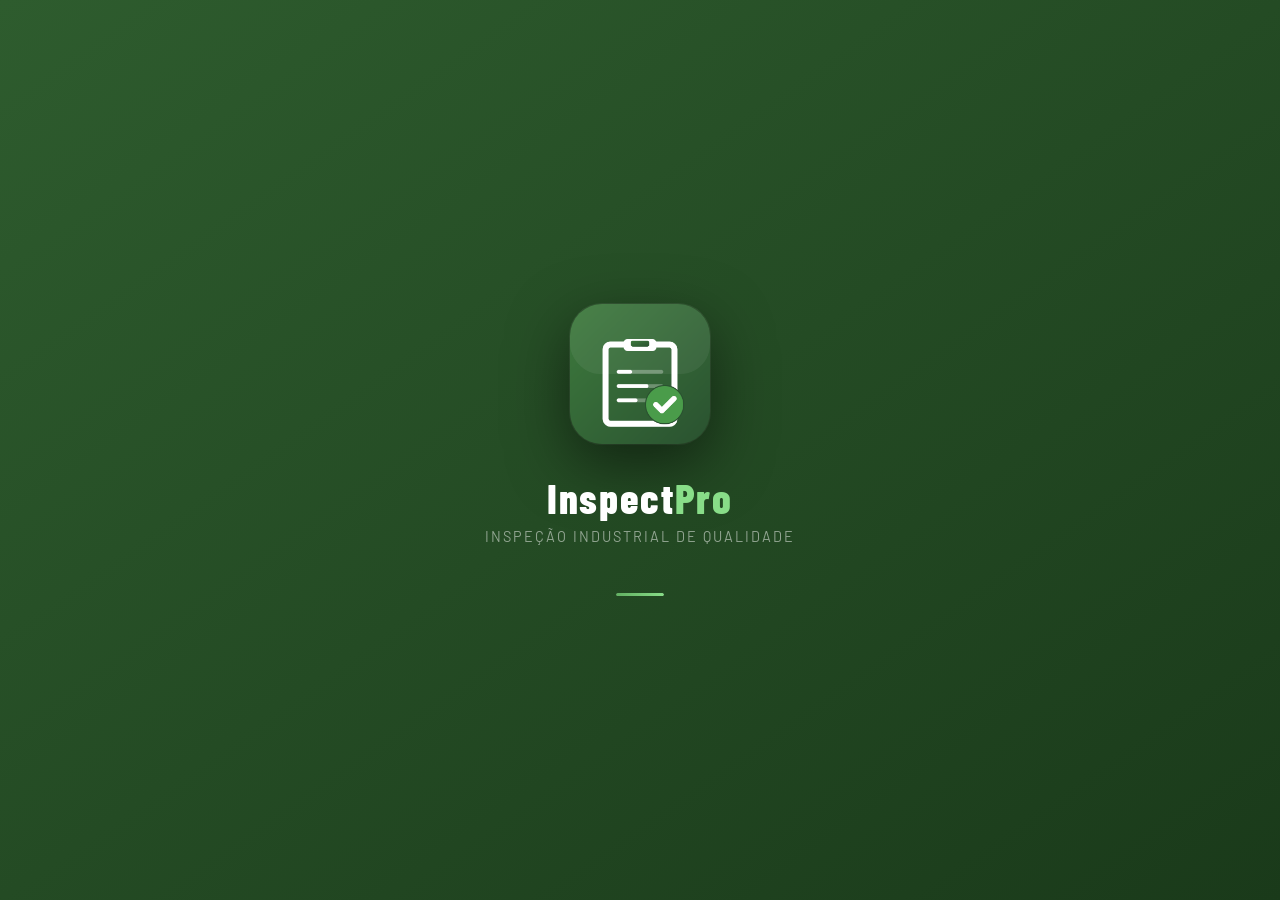
==== index.html @ 13b93f4a "Add files via upload" ====
<!DOCTYPE html>
<html lang="pt-BR">
<head>
<meta charset="UTF-8">
<meta name="viewport" content="width=device-width, initial-scale=1.0, maximum-scale=1.0, user-scalable=no">
<meta name="theme-color" content="#366636">
<meta name="apple-mobile-web-app-capable" content="yes">
<title>InspectPro</title>
<link rel="icon" type="image/png" sizes="32x32" href="[data-uri]">
<link rel="apple-touch-icon" sizes="180x180" href="[data-uri]">
<link rel="manifest" id="pwaManifest">
<link rel="preconnect" href="https://fonts.googleapis.com">
<link href="https://fonts.googleapis.com/css2?family=Barlow+Condensed:wght@400;500;600;700;800&family=Barlow:wght@300;400;500;600&family=JetBrains+Mono:wght@400;500&display=swap" rel="stylesheet">
<script src="https://cdnjs.cloudflare.com/ajax/libs/jspdf/2.5.1/jspdf.umd.min.js"></script>
<script src="https://cdnjs.cloudflare.com/ajax/libs/html2canvas/1.4.1/html2canvas.min.js"></script>
<style>
/* ═══════════════════════════════════════════════
   DESIGN TOKENS
═══════════════════════════════════════════════ */
:root {
  /* Industrial Green Palette */
  --g1: #0d1f0d;
  --g2: #152615;
  --g3: #1e361e;
  --g4: #2a4d2a;
  --g5: #366636;
  --g6: #4a8c4a;
  --g7: #62b062;
  --g8: #88cc88;
  --g9: #b8e4b8;
  --g10:#e4f5e4;

  /* Neutrals */
  --n1: #080d08;
  --n2: #111511;
  --n3: #1a201a;
  --n4: #242b24;
  --n5: #2e362e;
  --n6: #3d473d;
  --n7: #566056;
  --n8: #7a867a;
  --n9: #a8b2a8;
  --n10:#d4dbd4;
  --n11:#edf2ed;
  --white:#f8fbf8;

  /* Status */
  --ok-bg: rgba(98,176,98,.15); --ok-c:#4a8c4a;
  --warn-bg: rgba(194,148,44,.15); --warn-c:#c29428;
  --nok-bg: rgba(192,68,68,.15); --nok-c:#c04444;

  /* Radii */
  --r1:3px; --r2:6px; --r3:10px; --r4:16px; --r5:24px;

  /* Shadows */
  --s1: 0 1px 3px rgba(0,0,0,.2);
  --s2: 0 3px 10px rgba(0,0,0,.25);
  --s3: 0 8px 24px rgba(0,0,0,.3);

  /* Transitions */
  --t1: .15s cubic-bezier(.4,0,.2,1);
  --t2: .25s cubic-bezier(.4,0,.2,1);
}

[data-theme="dark"] {
  --bg:    var(--n2);
  --bg2:   var(--n3);
  --bg3:   var(--n4);
  --bg4:   var(--n5);
  --line:  var(--n5);
  --line2: var(--n6);
  --tx1:   var(--n11);
  --tx2:   var(--n9);
  --tx3:   var(--n8);
  --acc:   var(--g7);
  --acc2:  var(--g6);
  --acc-bg:rgba(98,176,98,.1);
  --acc-ln:rgba(98,176,98,.25);
  --card:  var(--n3);
  --inp:   var(--n4);
  --top-bg:rgba(17,21,17,.92);
}
[data-theme="light"] {
  --bg:    #ffffff;
  --bg2:   #ffffff;
  --bg3:   #f4f4f4;
  --bg4:   #ebebeb;
  --line:  #e8e8e8;
  --line2: #d8d8d8;
  --tx1:   #1a201a;
  --tx2:   #4a4a4a;
  --tx3:   #888888;
  --acc:   var(--g5);
  --acc2:  var(--g4);
  --acc-bg:rgba(54,102,54,.08);
  --acc-ln:rgba(54,102,54,.3);
  --card:  #ffffff;
  --inp:   #ffffff;
  --top-bg:rgba(255,255,255,.95);
}

/* ═══════════════════════════════════════════════
   RESET & BASE
═══════════════════════════════════════════════ */
*,*::before,*::after { box-sizing:border-box; margin:0; padding:0; -webkit-tap-highlight-color:transparent; }
html { font-size:16px; scroll-behavior:smooth; }
body {
  font-family:'Barlow',sans-serif;
  background:var(--bg);
  color:var(--tx1);
  min-height:100vh;
  transition:background var(--t2),color var(--t2);
  overflow-x:hidden;
}

/* TYPOGRAPHY SYSTEM */
.t-display {
  font-family:'Barlow Condensed',sans-serif;
  font-weight:800;
  line-height:.95;
  letter-spacing:-.01em;
}
.t-heading {
  font-family:'Barlow Condensed',sans-serif;
  font-weight:700;
  line-height:1.1;
}
.t-label {
  font-family:'Barlow Condensed',sans-serif;
  font-weight:600;
  letter-spacing:.08em;
  text-transform:uppercase;
  font-size:.7rem;
}
.t-mono {
  font-family:'JetBrains Mono',monospace;
  font-weight:500;
}

/* ═══════════════════════════════════════════════
   LAYOUT
═══════════════════════════════════════════════ */
.shell { display:flex; flex-direction:column; min-height:100vh; }

/* TOPBAR */
.topbar {
  position:sticky; top:0; z-index:200;
  height:60px;
  background:var(--top-bg);
  border-bottom:1px solid var(--line);
  backdrop-filter:blur(16px);
  -webkit-backdrop-filter:blur(16px);
  display:flex; align-items:center;
  padding:0 20px; gap:12px;
}
.logo {
  display:flex; align-items:center; gap:10px;
  text-decoration:none; flex:1;
  cursor:pointer;
}
.logo-mark {
  width:34px; height:34px;
  background:var(--acc);
  border-radius:var(--r2);
  display:flex; align-items:center; justify-content:center;
  flex-shrink:0;
}
.logo-text {
  font-family:'Barlow Condensed',sans-serif;
  font-weight:800;
  font-size:1.25rem;
  letter-spacing:.02em;
  color:var(--tx1);
  line-height:1;
}
.logo-text span { color:var(--acc); }
.logo-version {
  font-family:'JetBrains Mono',monospace;
  font-size:.6rem;
  color:var(--tx3);
  background:var(--bg3);
  padding:1px 5px;
  border-radius:var(--r1);
  letter-spacing:.04em;
}

.topbar-center {
  display:none;
  gap:2px;
}
@media(min-width:768px){
  .topbar-center { display:flex; }
  .bottom-nav { display:none !important; }
  .main-wrap { padding-bottom:24px !important; }
}
.nav-pill {
  font-family:'Barlow Condensed',sans-serif;
  font-weight:600;
  font-size:.85rem;
  letter-spacing:.04em;
  text-transform:uppercase;
  padding:6px 14px;
  border-radius:var(--r2);
  border:none; background:none;
  color:var(--tx2);
  cursor:pointer;
  transition:all var(--t1);
}
.nav-pill:hover { background:var(--bg3); color:var(--tx1); }
.nav-pill.active { background:var(--acc-bg); color:var(--acc); }

.topbar-right { display:flex; gap:6px; align-items:center; }
.lang-btn {
  font-family:'JetBrains Mono',monospace;
  font-size:.68rem; font-weight:500;
  background:var(--bg3);
  border:1px solid var(--line2);
  border-radius:var(--r1);
  color:var(--tx2);
  padding:5px 8px;
  cursor:pointer;
  transition:all var(--t1);
  letter-spacing:.06em;
}
.lang-btn:hover { border-color:var(--acc); color:var(--acc); }
.icon-btn {
  width:36px; height:36px;
  background:none; border:none;
  border-radius:var(--r2);
  display:flex; align-items:center; justify-content:center;
  color:var(--tx2); cursor:pointer;
  transition:all var(--t1);
}
.icon-btn:hover { background:var(--bg3); color:var(--tx1); }

/* MAIN */
.main-wrap {
  flex:1;
  padding:24px 16px 80px;
  max-width:900px;
  margin:0 auto;
  width:100%;
}
@media(min-width:768px){ .main-wrap { padding:28px 28px 40px; } }

/* SCREENS */
.screen { display:none; }
.screen.active {
  display:block;
  animation:slideUp .22s ease;
}
@keyframes slideUp { from{opacity:0;transform:translateY(8px)} to{opacity:1;transform:none} }

/* ═══════════════════════════════════════════════
   PAGE HEADERS
═══════════════════════════════════════════════ */
.page-header {
  margin-bottom:28px;
  border-bottom:1px solid var(--line);
  padding-bottom:18px;
}
.page-header-kicker {
  font-family:'JetBrains Mono',monospace;
  font-size:.65rem;
  color:var(--acc);
  letter-spacing:.1em;
  text-transform:uppercase;
  margin-bottom:4px;
}
.page-header h1 {
  font-family:'Barlow Condensed',sans-serif;
  font-weight:800;
  font-size:clamp(1.8rem,5vw,2.6rem);
  line-height:.95;
  color:var(--tx1);
  letter-spacing:-.01em;
}
.page-header p {
  font-size:.9rem;
  color:var(--tx2);
  margin-top:6px;
  font-weight:300;
  line-height:1.5;
}

/* BACK HEADER */
.back-header {
  display:flex; align-items:center; gap:12px;
  margin-bottom:24px;
}
.back-header h1 {
  font-family:'Barlow Condensed',sans-serif;
  font-weight:800;
  font-size:clamp(1.4rem,4vw,2rem);
  letter-spacing:-.01em;
}

/* ═══════════════════════════════════════════════
   STATS
═══════════════════════════════════════════════ */
.stats-grid {
  display:grid;
  grid-template-columns:repeat(4,1fr);
  gap:8px;
  margin-bottom:24px;
}
@media(max-width:520px){ .stats-grid { grid-template-columns:repeat(2,1fr); } }
.stat-card {
  background:var(--card);
  border:1px solid var(--line);
  border-radius:var(--r3);
  padding:14px 12px;
  box-shadow:var(--s1);
  position:relative;
  overflow:hidden;
}
.stat-card::before {
  content:'';
  position:absolute; top:0; left:0; right:0;
  height:2px;
  background:var(--acc);
  opacity:.4;
}
.stat-num {
  font-family:'Barlow Condensed',sans-serif;
  font-weight:800;
  font-size:2rem;
  line-height:1;
  color:var(--acc);
}
.stat-num.nok { color:var(--nok-c); }
.stat-num.warn { color:var(--warn-c); }
.stat-num.gray { color:var(--tx3); }
.stat-lbl {
  font-family:'Barlow Condensed',sans-serif;
  font-size:.68rem;
  font-weight:600;
  text-transform:uppercase;
  letter-spacing:.08em;
  color:var(--tx3);
  margin-top:2px;
}

/* ═══════════════════════════════════════════════
   BUTTONS
═══════════════════════════════════════════════ */
.btn {
  display:inline-flex; align-items:center; gap:7px;
  font-family:'Barlow Condensed',sans-serif;
  font-weight:700; font-size:.95rem;
  letter-spacing:.04em; text-transform:uppercase;
  border:none; border-radius:var(--r2);
  padding:10px 18px; cursor:pointer;
  transition:all var(--t1);
  white-space:nowrap;
}
.btn-primary {
  background:var(--acc);
  color:#fff;
  box-shadow:0 2px 8px rgba(98,176,98,.3);
}
.btn-primary:hover { background:var(--acc2); transform:translateY(-1px); box-shadow:0 4px 12px rgba(98,176,98,.4); }
.btn-primary:active { transform:none; }
.btn-secondary {
  background:var(--bg3);
  color:var(--tx1);
  border:1px solid var(--line2);
}
.btn-secondary:hover { background:var(--bg4); border-color:var(--acc-ln); }
.btn-danger-outline {
  background:none; color:var(--nok-c);
  border:1px solid var(--nok-c);
  opacity:.7;
}
.btn-danger-outline:hover { opacity:1; background:var(--nok-bg); }
.btn-full { width:100%; justify-content:center; }
.btn-sm { padding:7px 12px; font-size:.8rem; }
.btn-xs { padding:4px 8px; font-size:.72rem; }

.add-row-btn {
  width:100%; background:none;
  border:1px dashed var(--line2);
  border-radius:var(--r2);
  color:var(--tx3);
  font-family:'Barlow Condensed',sans-serif;
  font-weight:600; font-size:.85rem;
  text-transform:uppercase; letter-spacing:.05em;
  padding:9px; cursor:pointer;
  transition:all var(--t1); margin-top:8px;
}
.add-row-btn:hover { border-color:var(--acc); color:var(--acc); background:var(--acc-bg); }

/* ═══════════════════════════════════════════════
   CARDS
═══════════════════════════════════════════════ */
.card {
  background:var(--card);
  border:1px solid var(--line);
  border-radius:var(--r3);
  padding:18px;
  box-shadow:var(--s1);
  margin-bottom:12px;
}
.card-title {
  display:flex; align-items:center; gap:8px;
  font-family:'Barlow Condensed',sans-serif;
  font-weight:700; font-size:1.05rem;
  letter-spacing:.02em;
  color:var(--acc);
  margin-bottom:16px;
  padding-bottom:10px;
  border-bottom:1px solid var(--acc-ln);
}
.card-title svg { flex-shrink:0; }

/* ═══════════════════════════════════════════════
   INSPECTION LIST CARDS
═══════════════════════════════════════════════ */
.insp-card {
  background:var(--card);
  border:1px solid var(--line);
  border-radius:var(--r3);
  padding:14px 16px;
  margin-bottom:8px;
  display:flex; align-items:center; gap:12px;
  cursor:pointer;
  transition:all var(--t1);
  box-shadow:var(--s1);
  position:relative;
}
.insp-card:hover {
  border-color:var(--acc-ln);
  transform:translateX(3px);
  box-shadow:var(--s2);
}
.insp-card-accent {
  width:3px; height:100%;
  position:absolute; left:0; top:0;
  border-radius:var(--r1) 0 0 var(--r1);
  background:var(--acc);
  opacity:.5;
}
.insp-card:hover .insp-card-accent { opacity:1; }
.insp-icon {
  width:42px; height:42px;
  border-radius:var(--r2);
  background:var(--acc-bg);
  display:flex; align-items:center; justify-content:center;
  color:var(--acc); flex-shrink:0;
}
.insp-info { flex:1; min-width:0; }
.insp-tag {
  font-family:'JetBrains Mono',monospace;
  font-size:.7rem; color:var(--tx3);
}
.insp-name {
  font-family:'Barlow Condensed',sans-serif;
  font-weight:700; font-size:1.05rem;
  white-space:nowrap; overflow:hidden; text-overflow:ellipsis;
}
.insp-meta { font-size:.75rem; color:var(--tx3); margin-top:1px; }
.insp-right { display:flex; flex-direction:column; align-items:flex-end; gap:6px; flex-shrink:0; }

/* STATUS BADGES */
.badge {
  font-family:'Barlow Condensed',sans-serif;
  font-weight:700; font-size:.72rem;
  letter-spacing:.07em; text-transform:uppercase;
  padding:3px 10px; border-radius:20px;
  white-space:nowrap;
}
.badge-ok    { background:var(--ok-bg); color:var(--ok-c); }
.badge-warn  { background:var(--warn-bg); color:var(--warn-c); }
.badge-nok   { background:var(--nok-bg); color:var(--nok-c); }
.badge-draft { background:var(--bg3); color:var(--tx3); border:1px solid var(--line2); }

/* ═══════════════════════════════════════════════
   SECTION LABELS
═══════════════════════════════════════════════ */
.section-sep {
  display:flex; align-items:center; gap:10px;
  margin:22px 0 12px;
}
.section-sep-label {
  font-family:'Barlow Condensed',sans-serif;
  font-weight:700; font-size:.72rem;
  text-transform:uppercase; letter-spacing:.1em;
  color:var(--tx3); white-space:nowrap;
}
.section-sep::before,.section-sep::after {
  content:''; flex:1; height:1px; background:var(--line);
}
.section-sep::before { display:none; }

/* ═══════════════════════════════════════════════
   FORMS
═══════════════════════════════════════════════ */
.form-grid { display:grid; gap:12px; }
.form-grid-2 { grid-template-columns:1fr 1fr; }
.form-grid-3 { grid-template-columns:1fr 1fr 1fr; }
@media(max-width:500px) {
  .form-grid-2,.form-grid-3 { grid-template-columns:1fr; }
}
.form-field label {
  display:block;
  font-family:'Barlow Condensed',sans-serif;
  font-weight:600; font-size:.72rem;
  text-transform:uppercase; letter-spacing:.07em;
  color:var(--tx3); margin-bottom:5px;
}
input[type=text],input[type=number],input[type=date],input[type=email],
input[type=tel],textarea,select {
  width:100%;
  background:var(--inp);
  border:1px solid var(--line2);
  border-radius:var(--r2);
  padding:9px 11px;
  font-size:.88rem;
  color:var(--tx1);
  font-family:'Barlow',sans-serif;
  outline:none;
  transition:border-color var(--t1), box-shadow var(--t1);
}
input:focus,textarea:focus,select:focus {
  border-color:var(--acc);
  box-shadow:0 0 0 3px var(--acc-bg);
}
textarea { resize:vertical; min-height:90px; line-height:1.6; }
select {
  appearance:none;
  background-image:url("data:image/svg+xml,%3Csvg xmlns='http://www.w3.org/2000/svg' width='10' height='10' viewBox='0 0 24 24' fill='none' stroke='%237a867a' stroke-width='2.5'%3E%3Cpolyline points='6 9 12 15 18 9'/%3E%3C/svg%3E");
  background-repeat:no-repeat;
  background-position:right 10px center;
  padding-right:28px;
  cursor:pointer;
}

/* ═══════════════════════════════════════════════
   STEP PROGRESS
═══════════════════════════════════════════════ */
.step-header {
  margin-bottom:20px;
}
.step-bar-wrap {
  height:3px;
  background:var(--bg3);
  border-radius:2px;
  margin-bottom:14px;
  overflow:hidden;
}
.step-bar { height:100%; background:var(--acc); border-radius:2px; transition:width .4s ease; }
.step-tabs {
  display:flex; gap:0;
  border:1px solid var(--line);
  border-radius:var(--r2);
  overflow:hidden;
}
.step-tab {
  flex:1; background:none; border:none;
  font-family:'Barlow Condensed',sans-serif;
  font-weight:600; font-size:.75rem;
  text-transform:uppercase; letter-spacing:.05em;
  color:var(--tx3); cursor:pointer;
  padding:8px 4px;
  transition:all var(--t1);
  border-right:1px solid var(--line);
  position:relative;
}
.step-tab:last-child { border-right:none; }
.step-tab.active { background:var(--acc-bg); color:var(--acc); }
.step-tab.done { color:var(--ok-c); }
.step-tab.done::after {
  content:'✓';
  position:absolute; top:2px; right:3px;
  font-size:.55rem; color:var(--ok-c);
}
.step-nav {
  display:flex; justify-content:flex-end; gap:8px;
  margin-top:16px; padding-top:14px;
  border-top:1px solid var(--line);
}

/* ═══════════════════════════════════════════════
   CHECKLIST
═══════════════════════════════════════════════ */
.cl-item {
  display:flex; align-items:center; gap:10px;
  padding:10px 12px;
  border:1px solid var(--line);
  border-radius:var(--r2);
  margin-bottom:6px;
  background:var(--bg2);
  transition:all var(--t1);
}
.cl-item:hover { border-color:var(--line2); }
.cl-label { flex:1; font-size:.88rem; line-height:1.4; }
.cl-btns { display:flex; gap:4px; flex-shrink:0; }
.cl-btn {
  width:32px; height:32px;
  border-radius:var(--r1);
  border:1px solid var(--line2);
  background:none; cursor:pointer;
  font-size:.85rem; font-weight:700;
  transition:all var(--t1);
  display:flex; align-items:center; justify-content:center;
}
.cl-btn.ok.on  { background:var(--ok-bg); border-color:var(--ok-c); color:var(--ok-c); }
.cl-btn.nok.on { background:var(--nok-bg); border-color:var(--nok-c); color:var(--nok-c); }
.cl-btn.obs.on { background:var(--warn-bg); border-color:var(--warn-c); color:var(--warn-c); }
.cl-btn:not(.on) { color:var(--tx3); }

/* ═══════════════════════════════════════════════
   COTAS TABLE
═══════════════════════════════════════════════ */
.cotas-wrap { overflow-x:auto; }
.cotas-tbl {
  width:100%; border-collapse:collapse;
  min-width:520px;
}
.cotas-tbl th {
  font-family:'Barlow Condensed',sans-serif;
  font-weight:700; font-size:.7rem;
  text-transform:uppercase; letter-spacing:.08em;
  color:var(--tx3); padding:6px 8px;
  border-bottom:2px solid var(--line);
  text-align:left; white-space:nowrap;
}
.cotas-tbl td { padding:4px 4px; vertical-align:middle; }
.cotas-tbl td:not(:last-child) { border-bottom:1px solid var(--line); }
.cotas-tbl input { padding:6px 8px; font-size:.82rem; }
.sem {
  width:30px; height:30px;
  border-radius:50%;
  display:flex; align-items:center; justify-content:center;
  margin:auto; font-size:.8rem; font-weight:700;
  font-family:'JetBrains Mono',monospace;
}
.sem-ok   { background:var(--ok-bg); color:var(--ok-c); }
.sem-warn { background:var(--warn-bg); color:var(--warn-c); }
.sem-nok  { background:var(--nok-bg); color:var(--nok-c); }
.sem-nd   { background:var(--bg3); color:var(--tx3); }

/* ═══════════════════════════════════════════════
   PHOTOS
═══════════════════════════════════════════════ */
.photos-grid {
  display:grid;
  grid-template-columns:repeat(auto-fill,minmax(120px,1fr));
  gap:8px;
}
.photo-card {
  border-radius:var(--r2);
  overflow:hidden;
  border:1px solid var(--line);
  position:relative;
  aspect-ratio:4/3;
  background:var(--bg3);
  cursor:pointer;
  transition:all var(--t1);
}
.photo-card:hover { border-color:var(--acc-ln); transform:scale(1.02); }
.photo-card img { width:100%; height:100%; object-fit:cover; display:block; }
.photo-card .p-del {
  position:absolute; top:4px; right:4px;
  background:rgba(0,0,0,.65);
  border:none; color:#fff;
  border-radius:50%; width:22px; height:22px;
  cursor:pointer; font-size:.7rem;
  display:none; align-items:center; justify-content:center;
  transition:all var(--t1);
}
.photo-card:hover .p-del { display:flex; }
.photo-card .p-cap {
  position:absolute; bottom:0; left:0; right:0;
  background:linear-gradient(transparent,rgba(0,0,0,.75));
  padding:14px 5px 4px;
  font-size:.62rem; color:#fff;
  white-space:nowrap; overflow:hidden; text-overflow:ellipsis;
}
.photo-add {
  border:2px dashed var(--line2);
  border-radius:var(--r2);
  aspect-ratio:4/3;
  display:flex; flex-direction:column;
  align-items:center; justify-content:center;
  gap:5px; cursor:pointer; color:var(--tx3);
  font-family:'Barlow Condensed',sans-serif;
  font-size:.78rem; font-weight:600;
  text-transform:uppercase; letter-spacing:.05em;
  transition:all var(--t1); background:none;
}
.photo-add:hover { border-color:var(--acc); color:var(--acc); background:var(--acc-bg); }
input[type=file] { display:none; }

/* ═══════════════════════════════════════════════
   STATUS SELECTOR
═══════════════════════════════════════════════ */
.status-grid { display:grid; grid-template-columns:repeat(3,1fr); gap:8px; margin-bottom:16px; }
.status-opt {
  border:2px solid var(--line2);
  border-radius:var(--r3);
  padding:14px 8px;
  cursor:pointer; text-align:center;
  background:none; color:var(--tx2);
  transition:all var(--t1);
  font-family:'Barlow Condensed',sans-serif;
  font-weight:700; font-size:.88rem;
  text-transform:uppercase; letter-spacing:.04em;
}
.status-opt .so-icon { font-size:1.4rem; display:block; margin-bottom:4px; }
.status-opt.ok.sel    { border-color:var(--ok-c); background:var(--ok-bg); color:var(--ok-c); }
.status-opt.warn.sel  { border-color:var(--warn-c); background:var(--warn-bg); color:var(--warn-c); }
.status-opt.nok.sel   { border-color:var(--nok-c); background:var(--nok-bg); color:var(--nok-c); }

/* ═══════════════════════════════════════════════
   SIGNATURE CANVAS
═══════════════════════════════════════════════ */
.sig-wrap {
  border:1px solid var(--line2);
  border-radius:var(--r2);
  background:var(--inp);
  overflow:hidden;
  touch-action:none;
  position:relative;
}
.sig-wrap canvas { display:block; width:100%; touch-action:none; cursor:crosshair; }
.sig-hint {
  position:absolute; inset:0;
  display:flex; align-items:center; justify-content:center;
  pointer-events:none;
  font-family:'Barlow Condensed',sans-serif;
  font-size:.85rem; font-weight:600;
  text-transform:uppercase; letter-spacing:.1em;
  color:var(--tx3); opacity:.5;
}

/* ═══════════════════════════════════════════════
   MODALS
═══════════════════════════════════════════════ */
.overlay {
  position:fixed; inset:0; z-index:300;
  background:rgba(0,0,0,.8);
  display:none; align-items:center; justify-content:center;
  padding:16px;
  backdrop-filter:blur(4px);
}
.overlay.open { display:flex; animation:fadeIn .2s ease; }
@keyframes fadeIn { from{opacity:0} to{opacity:1} }
.modal {
  background:var(--bg2);
  border:1px solid var(--line2);
  border-radius:var(--r4);
  max-width:700px; width:100%;
  padding:22px;
  max-height:90vh; overflow-y:auto;
  box-shadow:var(--s3);
}
.modal-hd {
  display:flex; align-items:center; justify-content:space-between;
  margin-bottom:16px;
}
.modal-hd h3 {
  font-family:'Barlow Condensed',sans-serif;
  font-weight:800; font-size:1.2rem;
  letter-spacing:.02em;
}
.canvas-box {
  border:1px solid var(--line2);
  border-radius:var(--r2);
  overflow:hidden;
  position:relative;
}
.canvas-box canvas { display:block; width:100%; cursor:crosshair; touch-action:none; }
.draw-toolbar {
  display:flex; gap:5px; margin-bottom:10px; flex-wrap:wrap; align-items:center;
}
.dt-btn {
  font-family:'Barlow Condensed',sans-serif;
  font-weight:700; font-size:.72rem;
  text-transform:uppercase; letter-spacing:.05em;
  padding:6px 10px;
  border-radius:var(--r1);
  border:1px solid var(--line2);
  background:var(--bg3);
  color:var(--tx2); cursor:pointer;
  transition:all var(--t1);
}
.dt-btn:hover { border-color:var(--acc); color:var(--acc); }
.dt-btn.on { background:var(--acc-bg); border-color:var(--acc); color:var(--acc); }
.color-swatch {
  width:22px; height:22px; border-radius:50%;
  border:2px solid transparent; cursor:pointer;
  transition:border-color var(--t1); flex-shrink:0;
}
.color-swatch.on { border-color:var(--tx1); }

/* ═══════════════════════════════════════════════
   BOTTOM NAV
═══════════════════════════════════════════════ */
.bottom-nav {
  position:fixed; bottom:0; left:0; right:0;
  background:var(--top-bg);
  border-top:1px solid var(--line);
  display:flex; height:62px; z-index:100;
  backdrop-filter:blur(16px);
  -webkit-backdrop-filter:blur(16px);
}
.bn-btn {
  flex:1; background:none; border:none;
  display:flex; flex-direction:column;
  align-items:center; justify-content:center;
  gap:4px; cursor:pointer;
  color:var(--tx3);
  font-family:'Barlow Condensed',sans-serif;
  font-weight:700; font-size:.62rem;
  text-transform:uppercase; letter-spacing:.07em;
  transition:all var(--t1); border-radius:0;
}
.bn-btn.active { color:var(--acc); }
.bn-btn svg { transition:transform var(--t1); }
.bn-btn.active svg { transform:scale(1.1); }

/* ═══════════════════════════════════════════════
   SETTINGS / PROFILE
═══════════════════════════════════════════════ */
.profile-pic-wrap {
  display:flex; align-items:center; gap:20px;
  padding:20px; background:var(--bg3);
  border-radius:var(--r3); margin-bottom:16px;
  border:1px solid var(--line);
}
/* Avatar container — the actual clipping circle */
.profile-pic {
  position:relative;
  width:88px; height:88px;
  border-radius:50%;
  background:var(--acc-bg);
  border:3px solid var(--acc-ln);
  overflow:hidden;          /* ← this is what clips the photo */
  flex-shrink:0;
  display:flex; align-items:center; justify-content:center;
  color:var(--acc);
  transition:border-color var(--t1), box-shadow var(--t1);
}
.profile-pic:hover { border-color:var(--acc); box-shadow:0 0 0 4px var(--acc-bg); }
/* Image inside MUST fill the circle */
.profile-pic img {
  position:absolute; inset:0;
  width:100%; height:100%;
  object-fit:cover;
  object-position:center;
  border-radius:0;          /* parent already clips to circle */
  display:block;
}
/* Camera overlay on hover */
.profile-pic-overlay {
  position:absolute; inset:0;
  background:rgba(0,0,0,.48);
  display:flex; align-items:center; justify-content:center;
  opacity:0; transition:opacity .2s;
  cursor:pointer;
  border-radius:50%;
}
.profile-pic:hover .profile-pic-overlay { opacity:1; }
/* Badge ● edit icon */
.profile-pic-badge {
  position:absolute; bottom:2px; right:2px;
  width:24px; height:24px; border-radius:50%;
  background:var(--acc); border:2px solid var(--bg3);
  display:flex; align-items:center; justify-content:center;
  color:#fff; cursor:pointer;
  transition:transform .15s;
}
.profile-pic-badge:hover { transform:scale(1.15); }
/* Info / actions column */
.profile-pic-info h3 {
  font-family:'Barlow Condensed',sans-serif;
  font-weight:800; font-size:1.15rem; margin-bottom:2px;
}
.profile-pic-info p { font-size:.8rem; color:var(--tx2); margin-top:2px; }
.pic-actions { display:flex; gap:6px; margin-top:10px; flex-wrap:wrap; }

/* TOGGLE */
.toggle-row {
  display:flex; align-items:center; gap:14px;
  padding:14px 16px;
  background:var(--card);
  border:1px solid var(--line);
  border-radius:var(--r3);
  margin-bottom:8px;
}
.toggle-row-info { flex:1; }
.toggle-row-label {
  font-family:'Barlow Condensed',sans-serif;
  font-weight:700; font-size:.95rem;
}
.toggle-row-desc { font-size:.78rem; color:var(--tx3); margin-top:2px; }
.sw { position:relative; width:46px; height:26px; flex-shrink:0; }
.sw input { opacity:0; width:0; height:0; }
.sw-sl {
  position:absolute; inset:0;
  background:var(--bg4); border-radius:13px;
  cursor:pointer; transition:background var(--t1);
}
.sw-sl::before {
  content:''; position:absolute;
  width:20px; height:20px; left:3px; top:3px;
  background:#fff; border-radius:50%;
  transition:transform var(--t1);
  box-shadow:var(--s1);
}
.sw input:checked + .sw-sl { background:var(--acc); }
.sw input:checked + .sw-sl::before { transform:translateX(20px); }

/* ═══════════════════════════════════════════════
   REPORT PDF STYLES
═══════════════════════════════════════════════ */
.rpt {
  font-family:'Barlow',sans-serif;
  background:#fff; color:#1a1a1a;
  padding:32px; font-size:11.5px;
  line-height:1.5;
}
.rpt-header {
  display:flex; align-items:flex-start;
  justify-content:space-between;
  padding-bottom:16px;
  border-bottom:3px solid #366636;
  margin-bottom:18px;
}
.rpt-logo-block {}
.rpt-logo-name {
  font-family:'Barlow Condensed',sans-serif;
  font-size:22px; font-weight:800;
  color:#366636; letter-spacing:.02em;
}
.rpt-company { font-size:10px; color:#666; margin-top:1px; }
.rpt-inspector-block { text-align:right; }
.rpt-insp-pic { width:52px; height:52px; border-radius:50%; object-fit:cover; margin-left:auto; margin-bottom:4px; display:block; border:2px solid #a0c8a0; }
.rpt-insp-name { font-family:'Barlow Condensed',sans-serif; font-weight:700; font-size:13px; color:#1a1a1a; }
.rpt-insp-meta { font-size:9.5px; color:#666; }
.rpt-title-block {
  background:#f3faf3;
  border-left:4px solid #366636;
  padding:12px 16px;
  margin-bottom:16px;
  border-radius:0 6px 6px 0;
}
.rpt-title {
  font-family:'Barlow Condensed',sans-serif;
  font-size:18px; font-weight:800;
  color:#1a1a1a; letter-spacing:.02em;
}
.rpt-subtitle { font-size:10px; color:#666; font-family:'JetBrains Mono',monospace; }
.rpt-sec-title {
  font-family:'Barlow Condensed',sans-serif;
  font-weight:800; font-size:11px;
  text-transform:uppercase; letter-spacing:.1em;
  color:#366636;
  border-bottom:1.5px solid #c8ddc8;
  padding-bottom:4px; margin-bottom:8px; margin-top:14px;
}
.rpt-tbl { width:100%; border-collapse:collapse; font-size:11px; }
.rpt-tbl th {
  background:#f3faf3;
  padding:5px 8px; text-align:left;
  font-weight:700; font-family:'Barlow Condensed',sans-serif;
  letter-spacing:.05em; text-transform:uppercase;
  border:1px solid #d0ddd0; font-size:9.5px;
}
.rpt-tbl td { padding:5px 8px; border:1px solid #e4ede4; }
.rpt-tbl tr:nth-child(even) td { background:#f9fcf9; }
.rpt-photos { display:grid; grid-template-columns:1fr 1fr; gap:10px; }
.rpt-photo img { width:100%; border-radius:4px; border:1px solid #e0e8e0; }
.rpt-photo-cap { font-size:9.5px; color:#777; margin-top:3px; font-style:italic; }
.rpt-verdict {
  display:flex; align-items:center; gap:12px;
  background:#f9fcf9; border:1.5px solid #c8ddc8;
  border-radius:6px; padding:12px 16px; margin-top:8px;
}
.rpt-verdict-badge {
  font-family:'Barlow Condensed',sans-serif;
  font-weight:800; font-size:13px;
  padding:5px 14px; border-radius:20px;
  text-transform:uppercase; letter-spacing:.06em;
  white-space:nowrap;
}
.rpt-sig img { max-height:64px; border-bottom:1px solid #ccc; }
.rpt-footer {
  margin-top:20px; padding-top:10px;
  border-top:1px solid #e4ede4;
  font-size:9px; color:#aaa; text-align:center;
  font-family:'JetBrains Mono',monospace;
}

/* ═══════════════════════════════════════════════
   EMPTY STATE
═══════════════════════════════════════════════ */
.empty {
  text-align:center; padding:48px 24px;
  color:var(--tx3);
}
.empty svg { opacity:.3; margin-bottom:12px; }
.empty-title {
  font-family:'Barlow Condensed',sans-serif;
  font-weight:700; font-size:1.1rem;
  color:var(--tx2); margin-bottom:4px;
}

/* ═══════════════════════════════════════════════
   FILTER CHIPS
═══════════════════════════════════════════════ */
.chips { display:flex; gap:6px; flex-wrap:wrap; margin-bottom:16px; }
.chip {
  font-family:'Barlow Condensed',sans-serif;
  font-weight:700; font-size:.72rem;
  text-transform:uppercase; letter-spacing:.07em;
  padding:5px 12px; border-radius:20px;
  border:1px solid var(--line2);
  background:var(--bg3); color:var(--tx3);
  cursor:pointer; transition:all var(--t1);
}
.chip.on { background:var(--acc-bg); border-color:var(--acc-ln); color:var(--acc); }

/* REPORT LANG SELECTOR */
.report-lang-sel {
  display:flex; gap:8px; flex-wrap:wrap;
  margin-bottom:14px;
}
.rls-opt {
  flex:1; min-width:120px;
  border:2px solid var(--line2);
  border-radius:var(--r2);
  padding:10px; text-align:center;
  cursor:pointer; background:none;
  font-family:'Barlow Condensed',sans-serif;
  font-weight:700; font-size:.9rem;
  text-transform:uppercase; letter-spacing:.05em;
  color:var(--tx2); transition:all var(--t1);
}
.rls-opt.on { border-color:var(--acc); background:var(--acc-bg); color:var(--acc); }
.rls-flag { font-size:1.4rem; display:block; margin-bottom:3px; }

/* SHARE BUTTONS ROW */
.share-row { display:flex; gap:8px; flex-wrap:wrap; margin-bottom:16px; }

/* Profile edit mode */
.field-locked {
  background:var(--bg3) !important;
  color:var(--tx2) !important;
  border-color:transparent !important;
  cursor:default !important;
  user-select:none;
  -webkit-user-select:none;
}
.field-editing {
  background:var(--inp) !important;
  color:var(--tx1) !important;
  border-color:var(--line2) !important;
  cursor:text !important;
}
#profileCard.editing { border:2px solid var(--acc-ln); }

/* ═══ FAB & TOOLS ═══ */
.fab-sub {
  width:44px; height:44px; border-radius:50%;
  background:var(--card); border:2px solid var(--acc-ln);
  color:var(--acc); display:flex; align-items:center; justify-content:center;
  cursor:pointer; box-shadow:var(--s2); transition:all var(--t1); flex-shrink:0;
}
.fab-sub:hover { background:var(--acc); color:#fff; border-color:var(--acc); transform:scale(1.08); }
.fab-label {
  background:var(--card); border:1px solid var(--line2);
  border-radius:var(--r2); padding:5px 10px;
  font-family:'Barlow Condensed',sans-serif; font-weight:700;
  font-size:.78rem; text-transform:uppercase; letter-spacing:.05em;
  color:var(--tx2); box-shadow:var(--s1); white-space:nowrap; pointer-events:none;
}
#fabMenu.open { opacity:1 !important; pointer-events:all !important; transform:none !important; }
#fabMain.open { transform:rotate(45deg); box-shadow:0 4px 20px rgba(192,68,68,.4) !important; }
.npt-row td { padding:7px 10px; border-bottom:1px solid var(--line); font-family:'JetBrains Mono',monospace; font-size:.78rem; }
.npt-row:hover td { background:var(--acc-bg); }
.npt-row td:first-child { font-family:'Barlow Condensed',sans-serif; font-weight:700; font-size:.9rem; color:var(--tx1); }
.npt-type-badge { font-family:'Barlow Condensed',sans-serif; font-weight:700; font-size:.68rem; text-transform:uppercase; letter-spacing:.05em; padding:2px 7px; border-radius:10px; }
@media(min-width:768px){ #fabWrap { bottom:24px !important; right:24px !important; } }

/* ═══ SPLASH SCREEN ═══ */
#splash {
  position:fixed; inset:0; z-index:9999;
  background:linear-gradient(145deg, #2e5c2e 0%, #1a3a1a 100%);
  display:flex; flex-direction:column;
  align-items:center; justify-content:center;
  gap:0;
  transition:opacity .5s ease, transform .5s ease;
}
#splash.hide {
  opacity:0;
  pointer-events:none;
  transform:scale(1.04);
}
.splash-logo {
  width:140px; height:140px;
  border-radius:32px;
  box-shadow: 0 20px 60px rgba(0,0,0,0.5), 0 0 0 1px rgba(255,255,255,0.08);
  animation: splashPop .6s cubic-bezier(.34,1.56,.64,1) .2s both;
}
.splash-name {
  margin-top:28px;
  font-family:'Barlow Condensed', sans-serif;
  font-weight:800;
  font-size:2.6rem;
  letter-spacing:.04em;
  color:#ffffff;
  animation: splashFadeUp .5s ease .5s both;
}
.splash-name span { color:#88dd88; }
.splash-tagline {
  margin-top:6px;
  font-family:'Barlow', sans-serif;
  font-weight:400;
  font-size:.9rem;
  letter-spacing:.14em;
  text-transform:uppercase;
  color:rgba(255,255,255,0.5);
  animation: splashFadeUp .5s ease .65s both;
}
.splash-loader {
  margin-top:48px;
  width:48px; height:3px;
  background:rgba(255,255,255,0.15);
  border-radius:2px;
  overflow:hidden;
  animation: splashFadeUp .4s ease .7s both;
}
.splash-loader-bar {
  height:100%;
  width:0%;
  background:linear-gradient(90deg, #62b062, #88dd88);
  border-radius:2px;
  animation: splashLoad 1.8s cubic-bezier(.4,0,.2,1) .5s forwards;
}
@keyframes splashPop {
  from { opacity:0; transform:scale(.7); }
  to   { opacity:1; transform:scale(1); }
}
@keyframes splashFadeUp {
  from { opacity:0; transform:translateY(12px); }
  to   { opacity:1; transform:translateY(0); }
}
@keyframes splashLoad {
  0%   { width:0%; }
  60%  { width:75%; }
  100% { width:100%; }
}

</style>
</head>
<body data-theme="light">

<!-- ═══ SPLASH SCREEN ═══ -->
<div id="splash">
  <img class="splash-logo" src="[data-uri]" alt="InspectPro">
  <div class="splash-name">Inspect<span>Pro</span></div>
  <div class="splash-tagline">Inspeção Industrial de Qualidade</div>
  <div class="splash-loader"><div class="splash-loader-bar"></div></div>
</div>

<div class="shell">

<!-- ═══ TOPBAR ═══ -->
<header class="topbar">
  <div class="logo" onclick="nav('home')">
    <div class="logo-mark">
      <svg width="18" height="18" viewBox="0 0 24 24" fill="none" stroke="#fff" stroke-width="2.5"><path d="M9 11l3 3L22 4"/><path d="M21 12v7a2 2 0 01-2 2H5a2 2 0 01-2-2V5a2 2 0 012-2h11"/></svg>
    </div>
    <div>
      <div class="logo-text">Inspect<span>Pro</span></div>
    </div>
    <div class="logo-version">v2.0</div>
  </div>
  <nav class="topbar-center" id="desktopNav">
    <button class="nav-pill active" onclick="nav('home')" id="dn-home" data-pt="Início" data-en="Home">Início</button>
    <button class="nav-pill" onclick="nav('new')" id="dn-new" data-pt="Nova Inspeção" data-en="New Inspection">Nova Inspeção</button>
    <button class="nav-pill" onclick="nav('history')" id="dn-history" data-pt="Histórico" data-en="History">Histórico</button>
    <button class="nav-pill" onclick="nav('settings')" id="dn-settings" data-pt="Perfil" data-en="Profile">Perfil</button>
  </nav>
  <div class="topbar-right">
    <button class="lang-btn" onclick="toggleLang()" id="langBtn">EN</button>
    <button class="icon-btn" onclick="toggleTheme()">
      <svg id="themeIco" width="17" height="17" viewBox="0 0 24 24" fill="none" stroke="currentColor" stroke-width="2"><circle cx="12" cy="12" r="5"/><path d="M12 1v2M12 21v2M4.22 4.22l1.42 1.42M18.36 18.36l1.42 1.42M1 12h2M21 12h2M4.22 19.78l1.42-1.42M18.36 5.64l1.42-1.42"/></svg>
    </button>
  </div>
</header>

<!-- ═══ MAIN ═══ -->
<main class="main-wrap">

  <!-- ── HOME ── -->
  <section class="screen active" id="sc-home">
    <div class="page-header">
      <div class="page-header-kicker" id="ph-kicker">Plataforma de Inspeção Industrial</div>
      <h1 data-pt="Inspeções<br>de Qualidade" data-en="Quality<br>Inspections" id="ph-title">Inspeções<br>de Qualidade</h1>
      <p data-pt="Registre, fotografe e gere relatórios de inspeção com precisão técnica." data-en="Record, photograph and generate inspection reports with technical precision." id="ph-sub">Registre, fotografe e gere relatórios de inspeção com precisão técnica.</p>
    </div>
    <div class="stats-grid">
      <div class="stat-card"><div class="stat-num" id="st-total">0</div><div class="stat-lbl" data-pt="Total" data-en="Total">Total</div></div>
      <div class="stat-card"><div class="stat-num" id="st-ok">0</div><div class="stat-lbl" data-pt="Aprovadas" data-en="Approved">Aprovadas</div></div>
      <div class="stat-card"><div class="stat-num nok" id="st-nok">0</div><div class="stat-lbl" data-pt="Reprovadas" data-en="Rejected">Reprovadas</div></div>
      <div class="stat-card"><div class="stat-num gray" id="st-draft">0</div><div class="stat-lbl" data-pt="Rascunhos" data-en="Drafts">Rascunhos</div></div>
    </div>
    <button class="btn btn-primary btn-full" style="font-size:1rem;padding:13px" onclick="newInspection()">
      <svg width="18" height="18" viewBox="0 0 24 24" fill="none" stroke="currentColor" stroke-width="2.5"><line x1="12" y1="5" x2="12" y2="19"/><line x1="5" y1="12" x2="19" y2="12"/></svg>
      <span data-pt="Iniciar Nova Inspeção" data-en="Start New Inspection">Iniciar Nova Inspeção</span>
    </button>
    <div class="section-sep" style="margin-top:24px"><span class="section-sep-label" data-pt="Inspeções Recentes" data-en="Recent Inspections">Inspeções Recentes</span></div>
    <div id="home-list"></div>
  </section>

  <!-- ── NEW INSPECTION ── -->
  <section class="screen" id="sc-new">
    <div class="back-header">
      <button class="icon-btn" onclick="nav('home')">
        <svg width="20" height="20" viewBox="0 0 24 24" fill="none" stroke="currentColor" stroke-width="2"><path d="M19 12H5M12 5l-7 7 7 7"/></svg>
      </button>
      <h1 data-pt="Nova Inspeção" data-en="New Inspection">Nova Inspeção</h1>
    </div>
    <div class="step-header">
      <div class="step-bar-wrap"><div class="step-bar" id="stepBar" style="width:20%"></div></div>
      <div class="step-tabs" id="stepTabs">
        <button class="step-tab active" onclick="goStep(0)" data-pt="Dados" data-en="Data">Dados</button>
        <button class="step-tab" onclick="goStep(1)" data-pt="Checklist" data-en="Checklist">Checklist</button>
        <button class="step-tab" onclick="goStep(2)" data-pt="Cotas" data-en="Dims">Cotas</button>
        <button class="step-tab" onclick="goStep(3)" data-pt="Fotos" data-en="Photos">Fotos</button>
        <button class="step-tab" onclick="goStep(4)" data-pt="Parecer" data-en="Verdict">Parecer</button>
      </div>
    </div>

    <!-- STEP 0 -->
    <div id="stp-0">
      <div class="card">
        <div class="card-title">
          <svg width="16" height="16" viewBox="0 0 24 24" fill="none" stroke="currentColor" stroke-width="2"><rect x="3" y="3" width="18" height="18" rx="2"/><path d="M3 9h18M9 21V9"/></svg>
          <span data-pt="Identificação da Peça / Equipamento" data-en="Part / Equipment Identification">Identificação da Peça / Equipamento</span>
        </div>
        <div class="form-grid form-grid-2">
          <div class="form-field"><label data-pt="TAG / Código" data-en="TAG / Code">TAG / Código</label><input type="text" id="f-tag" placeholder="VLV-001-A"></div>
          <div class="form-field"><label data-pt="Número de Série" data-en="Serial Number">Número de Série</label><input type="text" id="f-serial" placeholder="SN-2025-0042"></div>
          <div class="form-field" style="grid-column:1/-1"><label data-pt="Descrição do Equipamento" data-en="Equipment Description">Descrição do Equipamento</label><input type="text" id="f-name" placeholder="ex: Válvula esfera 2&quot; flangeada ANSI 300"></div>
          <div class="form-field"><label data-pt="Material" data-en="Material">Material</label><input type="text" id="f-material" placeholder="ex: AISI 316L"></div>
          <div class="form-field"><label data-pt="Fabricante" data-en="Manufacturer">Fabricante</label><input type="text" id="f-maker" placeholder="ex: Cameron"></div>
          <div class="form-field">
            <label data-pt="Tipo de Equipamento" data-en="Equipment Type">Tipo de Equipamento</label>
            <select id="f-type" onchange="loadChecklist()">
              <option value="">-- Selecione --</option>
              <option value="npt">Rosca NPT / API</option>
              <option value="flange">Flange</option>
              <option value="valve">Válvula</option>
              <option value="tube">Tubo / Conexão</option>
            </select>
          </div>
          <div class="form-field">
            <label data-pt="Norma Aplicável" data-en="Applicable Standard">Norma Aplicável</label>
            <select id="f-norm">
              <option>NPT ANSI/ASME B1.20.1</option>
              <option>API 5B</option><option>API 5CT</option><option>API 6A</option>
              <option>ISO 11960</option><option>ASME B16.5</option>
              <option>ASME B16.47</option><option>ASME B36.10</option><option>Outra</option>
            </select>
          </div>
          <div class="form-field"><label data-pt="Data da Inspeção" data-en="Inspection Date">Data da Inspeção</label><input type="date" id="f-date"></div>
          <div class="form-field"><label data-pt="Local / Obra / Plataforma" data-en="Location / Site / Platform">Local / Obra / Plataforma</label><input type="text" id="f-location" placeholder="ex: Plataforma P-47"></div>
          <div class="form-field"><label data-pt="Ordem de Serviço" data-en="Work Order">Ordem de Serviço</label><input type="text" id="f-wo" placeholder="OS-2025-0123"></div>
          <div class="form-field"><label data-pt="Cliente" data-en="Client">Cliente</label><input type="text" id="f-client" placeholder="ex: Petrobras"></div>
        </div>
      </div>
      <div class="step-nav">
        <button class="btn btn-primary" onclick="goStep(1)" data-pt="Próximo →" data-en="Next →">Próximo →</button>
      </div>
    </div>

    <!-- STEP 1 -->
    <div id="stp-1" style="display:none">
      <div class="card">
        <div class="card-title">
          <svg width="16" height="16" viewBox="0 0 24 24" fill="none" stroke="currentColor" stroke-width="2"><polyline points="9 11 12 14 22 4"/><path d="M21 12v7a2 2 0 01-2 2H5a2 2 0 01-2-2V5a2 2 0 012-2h11"/></svg>
          <span data-pt="Checklist de Inspeção Visual e Dimensional" data-en="Visual and Dimensional Inspection Checklist">Checklist de Inspeção</span>
        </div>
        <div id="cl-list"></div>
        <button class="add-row-btn" onclick="addClItem()" data-pt="+ Adicionar Item ao Checklist" data-en="+ Add Checklist Item">+ Adicionar Item ao Checklist</button>
      </div>
      <div class="step-nav">
        <button class="btn btn-secondary" onclick="goStep(0)" data-pt="← Anterior" data-en="← Back">← Anterior</button>
        <button class="btn btn-primary" onclick="goStep(2)" data-pt="Próximo →" data-en="Next →">Próximo →</button>
      </div>
    </div>

    <!-- STEP 2 -->
    <div id="stp-2" style="display:none">
      <div class="card">
        <div class="card-title">
          <svg width="16" height="16" viewBox="0 0 24 24" fill="none" stroke="currentColor" stroke-width="2"><path d="M22 12h-4l-3 9L9 3l-3 9H2"/></svg>
          <span data-pt="Cotas Dimensionais — Nominal vs. Medido" data-en="Dimensional Measurements — Nominal vs. Measured">Cotas Dimensionais</span>
        </div>
        <div class="cotas-wrap">
          <table class="cotas-tbl">
            <thead><tr>
              <th data-pt="Cota / Dimensão" data-en="Dim. Name">Cota / Dimensão</th>
              <th data-pt="Nominal" data-en="Nominal">Nominal</th>
              <th data-pt="Tol. +" data-en="Tol. +">Tol. +</th>
              <th data-pt="Tol. −" data-en="Tol. −">Tol. −</th>
              <th data-pt="Medido" data-en="Measured">Medido</th>
              <th data-pt="Unid." data-en="Unit">Unid.</th>
              <th>Status</th>
              <th></th>
            </tr></thead>
            <tbody id="cotas-body"></tbody>
          </table>
        </div>
        <button class="add-row-btn" onclick="addCota()" data-pt="+ Adicionar Cota / Medição" data-en="+ Add Measurement">+ Adicionar Cota / Medição</button>
      </div>
      <div class="step-nav">
        <button class="btn btn-secondary" onclick="goStep(1)" data-pt="← Anterior" data-en="← Back">← Anterior</button>
        <button class="btn btn-primary" onclick="goStep(3)" data-pt="Próximo →" data-en="Next →">Próximo →</button>
      </div>
    </div>

    <!-- STEP 3 -->
    <div id="stp-3" style="display:none">
      <div class="card">
        <div class="card-title">
          <svg width="16" height="16" viewBox="0 0 24 24" fill="none" stroke="currentColor" stroke-width="2"><path d="M23 19a2 2 0 01-2 2H3a2 2 0 01-2-2V8a2 2 0 012-2h4l2-3h6l2 3h4a2 2 0 012 2z"/><circle cx="12" cy="13" r="4"/></svg>
          <span data-pt="Registro Fotográfico — Evidências Visuais" data-en="Photo Evidence — Visual Documentation">Registro Fotográfico</span>
        </div>
        <p style="font-size:.82rem;color:var(--tx3);margin-bottom:12px" data-pt="Adicione fotos e anote diretamente nas imagens (setas, círculos, texto)." data-en="Add photos and annotate directly on images (arrows, circles, text).">Adicione fotos e anote diretamente nas imagens.</p>
        <div class="photos-grid" id="photos-grid"></div>
        <input type="file" id="photoIn" accept="image/*" multiple onchange="handlePhotos(event)">
      </div>
      <div class="step-nav">
        <button class="btn btn-secondary" onclick="goStep(2)" data-pt="← Anterior" data-en="← Back">← Anterior</button>
        <button class="btn btn-primary" onclick="goStep(4)" data-pt="Próximo →" data-en="Next →">Próximo →</button>
      </div>
    </div>

    <!-- STEP 4 -->
    <div id="stp-4" style="display:none">
      <div class="card">
        <div class="card-title">
          <svg width="16" height="16" viewBox="0 0 24 24" fill="none" stroke="currentColor" stroke-width="2"><path d="M14 2H6a2 2 0 00-2 2v16a2 2 0 002 2h12a2 2 0 002-2V8z"/><polyline points="14 2 14 8 20 8"/><line x1="16" y1="13" x2="8" y2="13"/><line x1="16" y1="17" x2="8" y2="17"/></svg>
          <span data-pt="Parecer Final e Assinatura do Inspetor" data-en="Final Verdict and Inspector Signature">Parecer Final</span>
        </div>
        <div class="section-sep" style="margin-top:0"><span class="section-sep-label" data-pt="Status da Inspeção" data-en="Inspection Status">Status da Inspeção</span></div>
        <div class="status-grid">
          <button class="status-opt ok" onclick="setStatus('approved')">
            <span class="so-icon">✅</span>
            <span data-pt="Aprovado" data-en="Approved">Aprovado</span>
          </button>
          <button class="status-opt warn" onclick="setStatus('partial')">
            <span class="so-icon">⚠️</span>
            <span data-pt="Com Ressalvas" data-en="Conditional">Com Ressalvas</span>
          </button>
          <button class="status-opt nok" onclick="setStatus('rejected')">
            <span class="so-icon">❌</span>
            <span data-pt="Reprovado" data-en="Rejected">Reprovado</span>
          </button>
        </div>
        <div class="form-field" style="margin-bottom:14px">
          <label data-pt="Observações Técnicas e Recomendações" data-en="Technical Observations and Recommendations">Observações Técnicas e Recomendações</label>
          <textarea id="f-obs" rows="4"></textarea>
        </div>
        <div class="form-field">
          <label data-pt="Ação Corretiva Recomendada (se aplicável)" data-en="Recommended Corrective Action (if applicable)">Ação Corretiva Recomendada</label>
          <input type="text" id="f-action" placeholder="ex: Substituir junta de vedação — prazo 30 dias">
        </div>
        <div class="section-sep"><span class="section-sep-label" data-pt="Assinatura Digital do Inspetor" data-en="Inspector's Digital Signature">Assinatura Digital</span></div>
        <div class="sig-wrap" id="sigWrap">
          <div class="sig-hint" id="sigHint" data-pt="Assine aqui" data-en="Sign here">Assine aqui</div>
          <canvas id="sigCanvas" height="140"></canvas>
        </div>
        <button class="btn btn-secondary btn-sm" style="margin-top:6px" onclick="clearSig()">
          <svg width="13" height="13" viewBox="0 0 24 24" fill="none" stroke="currentColor" stroke-width="2"><polyline points="3 6 5 6 21 6"/><path d="M19 6v14a2 2 0 01-2 2H7a2 2 0 01-2-2V6m3 0V4a1 1 0 011-1h4a1 1 0 011 1v2"/></svg>
          <span data-pt="Limpar Assinatura" data-en="Clear Signature">Limpar Assinatura</span>
        </button>
      </div>
      <div class="step-nav" style="flex-wrap:wrap">
        <button class="btn btn-secondary" onclick="goStep(3)" data-pt="← Anterior" data-en="← Back">← Anterior</button>
        <button class="btn btn-secondary" onclick="saveInspection(false)">
          <svg width="14" height="14" viewBox="0 0 24 24" fill="none" stroke="currentColor" stroke-width="2"><path d="M19 21H5a2 2 0 01-2-2V5a2 2 0 012-2h11l5 5v11a2 2 0 01-2 2z"/><polyline points="17 21 17 13 7 13 7 21"/><polyline points="7 3 7 8 15 8"/></svg>
          <span data-pt="Salvar Rascunho" data-en="Save Draft">Salvar Rascunho</span>
        </button>
        <button class="btn btn-primary" onclick="saveInspection(true)" style="font-size:.95rem">
          <svg width="15" height="15" viewBox="0 0 24 24" fill="none" stroke="currentColor" stroke-width="2.5"><polyline points="20 6 9 17 4 12"/></svg>
          <span data-pt="Finalizar e Gerar Relatório" data-en="Finish and Generate Report">Finalizar e Gerar Relatório</span>
        </button>
      </div>
    </div>
  </section>

  <!-- ── HISTORY ── -->
  <section class="screen" id="sc-history">
    <div class="page-header">
      <div class="page-header-kicker" data-pt="Registro Completo" data-en="Complete Record">Registro Completo</div>
      <h1 data-pt="Histórico de<br>Inspeções" data-en="Inspection<br>History">Histórico de<br>Inspeções</h1>
    </div>
    <div class="chips" id="filterChips">
      <button class="chip on" onclick="filterHist('all')" data-v="all" data-pt="Todas" data-en="All">Todas</button>
      <button class="chip" onclick="filterHist('approved')" data-v="approved" data-pt="Aprovadas" data-en="Approved">Aprovadas</button>
      <button class="chip" onclick="filterHist('partial')" data-v="partial" data-pt="Com Ressalvas" data-en="Conditional">Com Ressalvas</button>
      <button class="chip" onclick="filterHist('rejected')" data-v="rejected" data-pt="Reprovadas" data-en="Rejected">Reprovadas</button>
      <button class="chip" onclick="filterHist('draft')" data-v="draft" data-pt="Rascunhos" data-en="Drafts">Rascunhos</button>
    </div>
    <div id="hist-list"></div>
  </section>

  <!-- ── REPORT ── -->
  <section class="screen" id="sc-report">
    <div class="back-header">
      <button class="icon-btn" onclick="nav('history')">
        <svg width="20" height="20" viewBox="0 0 24 24" fill="none" stroke="currentColor" stroke-width="2"><path d="M19 12H5M12 5l-7 7 7 7"/></svg>
      </button>
      <h1 data-pt="Relatório de Inspeção" data-en="Inspection Report">Relatório de Inspeção</h1>
    </div>
    <div class="card" style="margin-bottom:12px">
      <div class="card-title" style="margin-bottom:12px">
        <svg width="15" height="15" viewBox="0 0 24 24" fill="none" stroke="currentColor" stroke-width="2"><path d="M12 22s8-4 8-10V5l-8-3-8 3v7c0 6 8 10 8 10z"/></svg>
        <span data-pt="Idioma do Relatório" data-en="Report Language">Idioma do Relatório</span>
      </div>
      <div class="report-lang-sel" id="rptLangSel">
        <button class="rls-opt on" onclick="setRptLang('pt')" data-v="pt"><span class="rls-flag">🇧🇷</span>Português</button>
        <button class="rls-opt" onclick="setRptLang('en')" data-v="en"><span class="rls-flag">🇺🇸</span>English</button>
        <button class="rls-opt" onclick="setRptLang('both')" data-v="both"><span class="rls-flag">🌐</span><span data-pt="Ambos (2 PDFs)" data-en="Both (2 PDFs)">Ambos (2 PDFs)</span></button>
      </div>
      <div class="share-row">
        <button class="btn btn-primary" onclick="downloadPDF()">
          <svg width="15" height="15" viewBox="0 0 24 24" fill="none" stroke="currentColor" stroke-width="2"><path d="M21 15v4a2 2 0 01-2 2H5a2 2 0 01-2-2v-4"/><polyline points="7 10 12 15 17 10"/><line x1="12" y1="15" x2="12" y2="3"/></svg>
          <span data-pt="Baixar PDF" data-en="Download PDF">Baixar PDF</span>
        </button>
        <button class="btn btn-secondary" onclick="shareWA()">
          <svg width="15" height="15" viewBox="0 0 24 24" fill="none" stroke="currentColor" stroke-width="2"><path d="M21 11.5a8.38 8.38 0 01-.9 3.8 8.5 8.5 0 01-7.6 4.7 8.38 8.38 0 01-3.8-.9L3 21l1.9-5.7a8.38 8.38 0 01-.9-3.8 8.5 8.5 0 014.7-7.6 8.38 8.38 0 013.8-.9h.5a8.48 8.48 0 018 8v.5z"/></svg>
          WhatsApp
        </button>
        <button class="btn btn-secondary" onclick="shareEmail()">
          <svg width="15" height="15" viewBox="0 0 24 24" fill="none" stroke="currentColor" stroke-width="2"><path d="M4 4h16c1.1 0 2 .9 2 2v12c0 1.1-.9 2-2 2H4c-1.1 0-2-.9-2-2V6c0-1.1.9-2 2-2z"/><polyline points="22,6 12,13 2,6"/></svg>
          Email
        </button>
      </div>
    </div>
    <div id="rpt-content"></div>
  </section>

  <!-- ── SETTINGS / PROFILE ── -->
  <section class="screen" id="sc-settings">
    <div class="page-header">
      <div class="page-header-kicker" data-pt="Configurações do App" data-en="App Settings">Configurações do App</div>
      <h1 data-pt="Perfil do<br>Inspetor" data-en="Inspector<br>Profile">Perfil do<br>Inspetor</h1>
      <p data-pt="Suas informações aparecem em todos os relatórios gerados." data-en="Your information appears in all generated reports.">Suas informações aparecem em todos os relatórios gerados.</p>
    </div>

    <div class="profile-pic-wrap">
      <!-- Avatar circle -->
      <div style="position:relative;flex-shrink:0">
        <div class="profile-pic" id="profilePicWrap">
          <!-- placeholder icon -->
          <svg id="profilePicIcon" width="32" height="32" viewBox="0 0 24 24" fill="none" stroke="currentColor" stroke-width="1.4"><path d="M20 21v-2a4 4 0 00-4-4H8a4 4 0 00-4 4v2"/><circle cx="12" cy="7" r="4"/></svg>
          <!-- actual photo -->
          <img id="profilePicImg" src="" alt="Foto de perfil" style="display:none">
          <!-- hover overlay -->
          <div class="profile-pic-overlay" onclick="document.getElementById('profilePicIn').click()">
            <svg width="20" height="20" viewBox="0 0 24 24" fill="none" stroke="#fff" stroke-width="2"><path d="M23 19a2 2 0 01-2 2H3a2 2 0 01-2-2V8a2 2 0 012-2h4l2-3h6l2 3h4a2 2 0 012 2z"/><circle cx="12" cy="13" r="4"/></svg>
          </div>
        </div>
        <!-- Edit badge -->
        <div class="profile-pic-badge" onclick="document.getElementById('profilePicIn').click()" title="Alterar foto">
          <svg width="12" height="12" viewBox="0 0 24 24" fill="none" stroke="currentColor" stroke-width="2.5"><path d="M11 4H4a2 2 0 00-2 2v14a2 2 0 002 2h14a2 2 0 002-2v-7"/><path d="M18.5 2.5a2.121 2.121 0 013 3L12 15l-4 1 1-4z"/></svg>
        </div>
      </div>

      <!-- Info + actions -->
      <div class="profile-pic-info" style="flex:1;min-width:0">
        <h3 id="pp-name">Nome do Inspetor</h3>
        <p id="pp-company">Empresa</p>
        <div class="pic-actions">
          <!-- Change photo -->
          <button class="btn btn-secondary btn-sm" onclick="document.getElementById('profilePicIn').click()">
            <svg width="12" height="12" viewBox="0 0 24 24" fill="none" stroke="currentColor" stroke-width="2"><path d="M23 19a2 2 0 01-2 2H3a2 2 0 01-2-2V8a2 2 0 012-2h4l2-3h6l2 3h4a2 2 0 012 2z"/><circle cx="12" cy="13" r="4"/></svg>
            <span data-pt="Alterar Foto" data-en="Change Photo">Alterar Foto</span>
          </button>
          <!-- Remove photo -->
          <button class="btn btn-sm" id="removePicBtn" style="display:none;background:var(--nok-bg);color:var(--nok-c);border:1px solid rgba(192,68,68,.3)" onclick="removeProfilePic()">
            <svg width="12" height="12" viewBox="0 0 24 24" fill="none" stroke="currentColor" stroke-width="2"><polyline points="3 6 5 6 21 6"/><path d="M19 6l-1 14a2 2 0 01-2 2H8a2 2 0 01-2-2L5 6"/><path d="M10 11v6M14 11v6"/><path d="M9 6V4a1 1 0 011-1h4a1 1 0 011 1v2"/></svg>
            <span data-pt="Remover" data-en="Remove">Remover</span>
          </button>
        </div>
        <p style="font-size:.7rem;color:var(--tx3);margin-top:6px" data-pt="JPG, PNG ou WEBP · Máx 5 MB" data-en="JPG, PNG or WEBP · Max 5 MB">JPG, PNG ou WEBP · Máx 5 MB</p>
        <input type="file" id="profilePicIn" accept="image/*" onchange="handleProfilePic(event)" style="display:none">
      </div>
    </div>

    <div class="card" id="profileCard">
      <div class="card-title" style="justify-content:space-between">
        <div style="display:flex;align-items:center;gap:8px">
          <svg width="15" height="15" viewBox="0 0 24 24" fill="none" stroke="currentColor" stroke-width="2"><path d="M20 21v-2a4 4 0 00-4-4H8a4 4 0 00-4 4v2"/><circle cx="12" cy="7" r="4"/></svg>
          <span data-pt="Informações Profissionais" data-en="Professional Information">Informações Profissionais</span>
        </div>
        <!-- Edit toggle button -->
        <button id="editProfileBtn" onclick="toggleProfileEdit()" class="btn btn-secondary btn-sm" style="gap:5px">
          <svg width="12" height="12" viewBox="0 0 24 24" fill="none" stroke="currentColor" stroke-width="2"><path d="M11 4H4a2 2 0 00-2 2v14a2 2 0 002 2h14a2 2 0 002-2v-7"/><path d="M18.5 2.5a2.121 2.121 0 013 3L12 15l-4 1 1-4z"/></svg>
          <span data-pt="Editar" data-en="Edit">Editar</span>
        </button>
      </div>

      <div class="form-grid form-grid-2" id="profileFields">
        <div class="form-field"><label data-pt="Nome Completo" data-en="Full Name">Nome Completo</label><input type="text" id="s-name" placeholder="Eng. João da Silva" disabled></div>
        <div class="form-field"><label data-pt="Empresa / Contratante" data-en="Company / Contractor">Empresa / Contratante</label><input type="text" id="s-company" placeholder="IndustrialTech Ltda." disabled></div>
        <div class="form-field"><label data-pt="CREA / Matrícula / ID" data-en="License / ID Number">CREA / Matrícula / ID</label><input type="text" id="s-license" placeholder="CREA 123456-D/SP" disabled></div>
        <div class="form-field"><label data-pt="Cargo / Função" data-en="Role / Title">Cargo / Função</label><input type="text" id="s-role" placeholder="Inspetor de Qualidade Nível II" disabled></div>
        <div class="form-field"><label data-pt="E-mail" data-en="E-mail">E-mail</label><input type="email" id="s-email" placeholder="inspetor@empresa.com" disabled></div>
        <div class="form-field"><label data-pt="Telefone / WhatsApp" data-en="Phone / WhatsApp">Telefone / WhatsApp</label><input type="tel" id="s-phone" placeholder="+55 11 99999-9999" disabled></div>
        <div class="form-field" style="grid-column:1/-1"><label data-pt="Certificações / Qualificações" data-en="Certifications / Qualifications">Certificações / Qualificações</label><input type="text" id="s-certs" placeholder="ex: ABENDI N1, ASNT Level II, ISO 9001" disabled></div>
      </div>
    </div>

    <!-- SAVE / CANCEL — visible only in edit mode -->
    <div id="profileActions" style="display:none;gap:8px;margin-bottom:24px" class="share-row">
      <button class="btn btn-secondary" style="flex:1;padding:13px" onclick="cancelProfileEdit()">
        <svg width="16" height="16" viewBox="0 0 24 24" fill="none" stroke="currentColor" stroke-width="2"><line x1="18" y1="6" x2="6" y2="18"/><line x1="6" y1="6" x2="18" y2="18"/></svg>
        <span data-pt="Cancelar" data-en="Cancel">Cancelar</span>
      </button>
      <button class="btn btn-primary" style="flex:2;padding:13px;font-size:1rem" onclick="saveSettsManual()">
        <svg width="18" height="18" viewBox="0 0 24 24" fill="none" stroke="currentColor" stroke-width="2.5"><path d="M19 21H5a2 2 0 01-2-2V5a2 2 0 012-2h11l5 5v11a2 2 0 01-2 2z"/><polyline points="17 21 17 13 7 13 7 21"/><polyline points="7 3 7 8 15 8"/></svg>
        <span data-pt="Salvar Perfil" data-en="Save Profile">Salvar Perfil</span>
      </button>
    </div>
    <div id="saveSettsFeedback" style="display:none;text-align:center;margin-bottom:16px;font-family:'Barlow Condensed',sans-serif;font-weight:700;font-size:.85rem;text-transform:uppercase;letter-spacing:.08em;color:var(--ok-c)">
      ✓ <span data-pt="Perfil salvo com sucesso!" data-en="Profile saved!">Perfil salvo com sucesso!</span>
    </div>
  </section>

</main>

<!-- ── BOTTOM NAV ── -->
<nav class="bottom-nav">
  <button class="bn-btn active" onclick="nav('home')" id="bn-home">
    <svg width="20" height="20" viewBox="0 0 24 24" fill="none" stroke="currentColor" stroke-width="2"><path d="M3 9l9-7 9 7v11a2 2 0 01-2 2H5a2 2 0 01-2-2z"/><polyline points="9 22 9 12 15 12 15 22"/></svg>
    <span data-pt="Início" data-en="Home">Início</span>
  </button>
  <button class="bn-btn" onclick="newInspection()" id="bn-new">
    <svg width="20" height="20" viewBox="0 0 24 24" fill="none" stroke="currentColor" stroke-width="2.5"><line x1="12" y1="5" x2="12" y2="19"/><line x1="5" y1="12" x2="19" y2="12"/></svg>
    <span data-pt="Nova" data-en="New">Nova</span>
  </button>
  <button class="bn-btn" onclick="nav('history')" id="bn-history">
    <svg width="20" height="20" viewBox="0 0 24 24" fill="none" stroke="currentColor" stroke-width="2"><path d="M12 20h9M16.5 3.5a2.121 2.121 0 013 3L7 19l-4 1 1-4z"/></svg>
    <span data-pt="Histórico" data-en="History">Histórico</span>
  </button>
  <button class="bn-btn" onclick="nav('settings')" id="bn-settings">
    <svg width="20" height="20" viewBox="0 0 24 24" fill="none" stroke="currentColor" stroke-width="2"><path d="M20 21v-2a4 4 0 00-4-4H8a4 4 0 00-4 4v2"/><circle cx="12" cy="7" r="4"/></svg>
    <span data-pt="Perfil" data-en="Profile">Perfil</span>
  </button>
</nav>
</div><!-- /shell -->

<!-- ── FAB TOOLS BUTTON ── -->
<div id="fabWrap" style="position:fixed;bottom:76px;right:18px;z-index:190;display:flex;flex-direction:column;align-items:flex-end;gap:10px;">
  <!-- Sub-buttons (hidden by default) -->
  <div id="fabMenu" style="display:flex;flex-direction:column;align-items:flex-end;gap:8px;opacity:0;pointer-events:none;transform:translateY(10px);transition:all .25s cubic-bezier(.4,0,.2,1);">
    <div style="display:flex;align-items:center;gap:8px;">
      <span class="fab-label" data-pt="Calculadora de Tolerâncias" data-en="Tolerance Calculator">Calculadora de Tolerâncias</span>
      <button class="fab-sub" onclick="openTool('calc')" title="Calculadora">
        <svg width="18" height="18" viewBox="0 0 24 24" fill="none" stroke="currentColor" stroke-width="2"><rect x="4" y="2" width="16" height="20" rx="2"/><line x1="8" y1="6" x2="16" y2="6"/><line x1="8" y1="10" x2="10" y2="10"/><line x1="14" y1="10" x2="16" y2="10"/><line x1="8" y1="14" x2="10" y2="14"/><line x1="14" y1="14" x2="16" y2="14"/><line x1="8" y1="18" x2="10" y2="18"/><line x1="14" y1="18" x2="16" y2="18"/></svg>
      </button>
    </div>
    <div style="display:flex;align-items:center;gap:8px;">
      <span class="fab-label" data-pt="Tabela NPT / API" data-en="NPT / API Table">Tabela NPT / API</span>
      <button class="fab-sub" onclick="openTool('npt')" title="Tabela NPT">
        <svg width="18" height="18" viewBox="0 0 24 24" fill="none" stroke="currentColor" stroke-width="2"><path d="M3 3h18v18H3zM3 9h18M3 15h18M9 3v18M15 3v18"/></svg>
      </button>
    </div>
    <div style="display:flex;align-items:center;gap:8px;">
      <span class="fab-label" data-pt="Gráficos de Desempenho" data-en="Performance Charts">Gráficos de Desempenho</span>
      <button class="fab-sub" onclick="openTool('charts')" title="Gráficos">
        <svg width="18" height="18" viewBox="0 0 24 24" fill="none" stroke="currentColor" stroke-width="2"><line x1="18" y1="20" x2="18" y2="10"/><line x1="12" y1="20" x2="12" y2="4"/><line x1="6" y1="20" x2="6" y2="14"/><line x1="2" y1="20" x2="22" y2="20"/></svg>
      </button>
    </div>
    <div style="display:flex;align-items:center;gap:8px;">
      <span class="fab-label" data-pt="Conversor pol ↔ mm" data-en="in ↔ mm Converter">Conversor pol ↔ mm</span>
      <button class="fab-sub" onclick="openTool('conv')" title="Conversor">
        <svg width="18" height="18" viewBox="0 0 24 24" fill="none" stroke="currentColor" stroke-width="2"><path d="M7 16V4m0 0L3 8m4-4l4 4"/><path d="M17 8v12m0 0l4-4m-4 4l-4-4"/></svg>
      </button>
    </div>
  </div>
  <!-- Main FAB -->
  <button id="fabMain" onclick="toggleFab()" title="Ferramentas Técnicas" style="width:52px;height:52px;border-radius:50%;background:var(--acc);border:none;cursor:pointer;display:flex;align-items:center;justify-content:center;color:#fff;box-shadow:0 4px 16px rgba(54,102,54,.45);transition:all .2s;flex-shrink:0;">
    <svg id="fabIco" width="24" height="24" viewBox="0 0 24 24" fill="none" stroke="currentColor" stroke-width="2"><path d="M14.7 6.3a1 1 0 000 1.4l1.6 1.6a1 1 0 001.4 0l3.77-3.77a6 6 0 01-7.94 7.94l-6.91 6.91a2.12 2.12 0 01-3-3l6.91-6.91a6 6 0 017.94-7.94l-3.76 3.76z"/></svg>
  </button>
</div>

<!-- ── TOOLS MODAL ── -->
<div class="overlay" id="toolsModal">
  <div class="modal" style="max-width:780px">
    <div class="modal-hd">
      <h3 id="toolsTitle" style="font-family:'Barlow Condensed',sans-serif;font-weight:800;font-size:1.3rem;letter-spacing:.02em">Ferramentas Técnicas</h3>
      <button class="icon-btn" onclick="closeTool()">
        <svg width="18" height="18" viewBox="0 0 24 24" fill="none" stroke="currentColor" stroke-width="2"><line x1="18" y1="6" x2="6" y2="18"/><line x1="6" y1="6" x2="18" y2="18"/></svg>
      </button>
    </div>

    <!-- CHARTS PANEL -->
    <div id="panel-charts" style="display:none">
      <div style="display:grid;grid-template-columns:1fr 1fr;gap:14px;margin-bottom:14px">
        <div class="card" style="margin-bottom:0;padding:14px">
          <div style="font-family:'Barlow Condensed',sans-serif;font-weight:700;font-size:.8rem;text-transform:uppercase;letter-spacing:.08em;color:var(--tx3);margin-bottom:10px" data-pt="Status Geral" data-en="Overall Status">Status Geral</div>
          <canvas id="chartDonut" width="200" height="200" style="display:block;margin:auto;max-width:180px"></canvas>
          <div id="chartLegend" style="margin-top:10px;font-size:.78rem"></div>
        </div>
        <div class="card" style="margin-bottom:0;padding:14px">
          <div style="font-family:'Barlow Condensed',sans-serif;font-weight:700;font-size:.8rem;text-transform:uppercase;letter-spacing:.08em;color:var(--tx3);margin-bottom:10px" data-pt="Por Tipo de Equipamento" data-en="By Equipment Type">Por Tipo de Equipamento</div>
          <canvas id="chartBar" width="300" height="200" style="display:block;width:100%;max-height:200px"></canvas>
        </div>
      </div>
      <div class="card" style="margin-bottom:0;padding:14px">
        <div style="font-family:'Barlow Condensed',sans-serif;font-weight:700;font-size:.8rem;text-transform:uppercase;letter-spacing:.08em;color:var(--tx3);margin-bottom:10px" data-pt="Inspeções por Mês" data-en="Inspections per Month">Inspeções por Mês</div>
        <canvas id="chartLine" width="600" height="160" style="display:block;width:100%"></canvas>
      </div>
      <div id="chart-empty" style="display:none" class="empty" style="padding:32px">
        <svg width="36" height="36" viewBox="0 0 24 24" fill="none" stroke="currentColor" stroke-width="1.2"><line x1="18" y1="20" x2="18" y2="10"/><line x1="12" y1="20" x2="12" y2="4"/><line x1="6" y1="20" x2="6" y2="14"/><line x1="2" y1="20" x2="22" y2="20"/></svg>
        <div class="empty-title">Nenhum dado ainda</div>
        <p style="font-size:.82rem">Crie inspeções para visualizar os gráficos.</p>
      </div>
    </div>

    <!-- NPT TABLE PANEL -->
    <div id="panel-npt" style="display:none">
      <div style="display:flex;gap:8px;margin-bottom:12px;flex-wrap:wrap;align-items:center">
        <div style="flex:1;min-width:160px" class="form-field">
          <label data-pt="Filtrar por tamanho" data-en="Filter by size">Filtrar por tamanho</label>
          <input type="text" id="nptFilter" placeholder='ex: 1/2, 2, 3/4' oninput="filterNPT()">
        </div>
        <div class="form-field" style="min-width:140px">
          <label data-pt="Tipo de rosca" data-en="Thread type">Tipo de rosca</label>
          <select id="nptType" onchange="filterNPT()">
            <option value="all">NPT + API</option>
            <option value="npt">NPT apenas</option>
            <option value="api">API Line Pipe</option>
          </select>
        </div>
      </div>
      <div style="overflow-x:auto;max-height:420px;overflow-y:auto">
        <table style="width:100%;border-collapse:collapse;font-size:.82rem" id="nptTable">
          <thead style="position:sticky;top:0;z-index:1">
            <tr style="background:var(--acc);color:#fff">
              <th style="padding:8px 10px;text-align:left;font-family:'Barlow Condensed',sans-serif;font-weight:700;font-size:.75rem;letter-spacing:.07em;text-transform:uppercase;white-space:nowrap">Tamanho (pol)</th>
              <th style="padding:8px 10px;text-align:center;white-space:nowrap">TPI</th>
              <th style="padding:8px 10px;text-align:center;white-space:nowrap">Ø Ext. (mm)</th>
              <th style="padding:8px 10px;text-align:center;white-space:nowrap">Passo (mm)</th>
              <th style="padding:8px 10px;text-align:center;white-space:nowrap">Eng. Externo (mm)</th>
              <th style="padding:8px 10px;text-align:center;white-space:nowrap">Eng. Interno (mm)</th>
              <th style="padding:8px 10px;text-align:center;white-space:nowrap">Tipo</th>
            </tr>
          </thead>
          <tbody id="nptBody"></tbody>
        </table>
      </div>
      <p style="font-size:.72rem;color:var(--tx3);margin-top:8px">Ref.: ANSI/ASME B1.20.1 e API 5B. Valores nominais — verificar sempre com calibrador.</p>
    </div>

    <!-- CALC PANEL -->
    <div id="panel-calc" style="display:none">
      <div style="display:grid;grid-template-columns:1fr 1fr;gap:14px">
        <div>
          <div class="card" style="margin-bottom:12px;padding:16px">
            <div class="card-title" style="margin-bottom:12px">
              <svg width="14" height="14" viewBox="0 0 24 24" fill="none" stroke="currentColor" stroke-width="2"><circle cx="12" cy="12" r="10"/><line x1="12" y1="8" x2="12" y2="12"/><line x1="12" y1="16" x2="12.01" y2="16"/></svg>
              <span data-pt="Dados de Entrada" data-en="Input Data">Dados de Entrada</span>
            </div>
            <div class="form-grid" style="gap:10px">
              <div class="form-field">
                <label data-pt="Dimensão Nominal" data-en="Nominal Dimension">Dimensão Nominal</label>
                <input type="number" id="calcNom" step="any" placeholder="ex: 25.400" oninput="calcTol()">
              </div>
              <div class="form-field">
                <label data-pt="Norma / Padrão" data-en="Standard">Norma / Padrão</label>
                <select id="calcNorm" onchange="calcTol()">
                  <optgroup label="ISO / ABNT">
                    <option value="iso_h7">ISO H7 (furo)</option>
                    <option value="iso_h8">ISO H8 (furo)</option>
                    <option value="iso_h9">ISO H9 (furo)</option>
                    <option value="iso_js6">ISO js6 (eixo)</option>
                    <option value="iso_k6">ISO k6 (eixo)</option>
                    <option value="iso_f7">ISO f7 (eixo)</option>
                    <option value="iso_g6">ISO g6 (eixo)</option>
                  </optgroup>
                  <optgroup label="ASME">
                    <option value="asme_rc3">ASME RC3</option>
                    <option value="asme_lc4">ASME LC4</option>
                    <option value="asme_fn2">ASME FN2</option>
                  </optgroup>
                  <optgroup label="Personalizada">
                    <option value="custom">Tolerância Manual</option>
                  </optgroup>
                </select>
              </div>
              <div id="calcCustomRow" style="display:none;grid-template-columns:1fr 1fr;gap:8px" class="form-grid">
                <div class="form-field"><label>Tol. + (mm)</label><input type="number" id="calcManP" step="any" placeholder="+0.025" oninput="calcTol()"></div>
                <div class="form-field"><label>Tol. − (mm)</label><input type="number" id="calcManN" step="any" placeholder="-0.025" oninput="calcTol()"></div>
              </div>
              <div class="form-field">
                <label data-pt="Valor Medido" data-en="Measured Value">Valor Medido</label>
                <input type="number" id="calcMed" step="any" placeholder="ex: 25.418" oninput="calcTol()">
              </div>
              <div class="form-field">
                <label data-pt="Unidade" data-en="Unit">Unidade</label>
                <select id="calcUnit" onchange="calcTol()">
                  <option value="mm">mm</option>
                  <option value="in">polegadas (in)</option>
                  <option value="pol">pol</option>
                </select>
              </div>
            </div>
          </div>
        </div>
        <div>
          <div class="card" style="margin-bottom:12px;padding:16px" id="calcResult">
            <div class="card-title" style="margin-bottom:12px">
              <svg width="14" height="14" viewBox="0 0 24 24" fill="none" stroke="currentColor" stroke-width="2"><polyline points="22 12 18 12 15 21 9 3 6 12 2 12"/></svg>
              <span data-pt="Resultado" data-en="Result">Resultado</span>
            </div>
            <div id="calcOut" style="text-align:center;padding:20px 0;color:var(--tx3);font-size:.85rem">
              Preencha os dados ao lado
            </div>
          </div>
          <div class="card" style="padding:14px;margin-bottom:0">
            <div style="font-family:'Barlow Condensed',sans-serif;font-weight:700;font-size:.8rem;text-transform:uppercase;letter-spacing:.08em;color:var(--tx3);margin-bottom:10px">Visualização</div>
            <canvas id="calcCanvas" width="280" height="120" style="display:block;width:100%"></canvas>
          </div>
        </div>
      </div>
      <div class="card" style="padding:14px;margin-top:0">
        <div style="font-family:'Barlow Condensed',sans-serif;font-weight:700;font-size:.8rem;text-transform:uppercase;letter-spacing:.08em;color:var(--tx3);margin-bottom:10px" data-pt="Referência Rápida — ISO Tolerâncias Fundamentais" data-en="Quick Reference — ISO Fundamental Tolerances">Referência Rápida — ISO IT Grades</div>
        <div style="overflow-x:auto"><table style="width:100%;border-collapse:collapse;font-size:.75rem">
          <thead><tr style="background:var(--bg3)">
            <th style="padding:5px 8px;text-align:left;border:1px solid var(--line)">Nominal (mm)</th>
            <th style="padding:5px 8px;text-align:center;border:1px solid var(--line)">IT6</th>
            <th style="padding:5px 8px;text-align:center;border:1px solid var(--line)">IT7</th>
            <th style="padding:5px 8px;text-align:center;border:1px solid var(--line)">IT8</th>
            <th style="padding:5px 8px;text-align:center;border:1px solid var(--line)">IT9</th>
          </tr></thead>
          <tbody id="itTable"></tbody>
        </table></div>
      </div>
    </div>

    <!-- CONVERTER PANEL -->
    <div id="panel-conv" style="display:none">
      <!-- Main converter card -->
      <div class="card" style="margin-bottom:12px;padding:20px">
        <div class="card-title" style="margin-bottom:16px">
          <svg width="16" height="16" viewBox="0 0 24 24" fill="none" stroke="currentColor" stroke-width="2"><path d="M7 16V4m0 0L3 8m4-4l4 4"/><path d="M17 8v12m0 0l4-4m-4 4l-4-4"/></svg>
          <span data-pt="Conversor de Unidades — Polegadas ↔ Milímetros" data-en="Unit Converter — Inches ↔ Millimeters">Conversor pol ↔ mm</span>
        </div>

        <!-- IN → MM -->
        <div style="background:var(--bg3);border-radius:var(--r3);padding:16px;margin-bottom:12px">
          <div style="font-family:'Barlow Condensed',sans-serif;font-weight:700;font-size:.72rem;text-transform:uppercase;letter-spacing:.1em;color:var(--acc);margin-bottom:10px">Polegadas → Milímetros</div>
          <div style="display:flex;align-items:center;gap:10px;flex-wrap:wrap">
            <div style="flex:1;min-width:120px" class="form-field">
              <label>Polegadas (in)</label>
              <input type="number" id="cv-in" step="any" placeholder="ex: 2.500" oninput="convFromIn()" style="font-family:'JetBrains Mono',monospace;font-size:1rem">
            </div>
            <div style="font-size:1.4rem;color:var(--acc);font-weight:700;padding-top:16px">=</div>
            <div style="flex:1;min-width:120px" class="form-field">
              <label>Milímetros (mm)</label>
              <input type="number" id="cv-mm-out" step="any" placeholder="—" readonly style="font-family:'JetBrains Mono',monospace;font-size:1rem;background:var(--bg2);font-weight:600;color:var(--acc)">
            </div>
            <button class="btn btn-secondary btn-sm" style="margin-top:16px;padding:9px" onclick="copyVal('cv-mm-out')" title="Copiar">
              <svg width="14" height="14" viewBox="0 0 24 24" fill="none" stroke="currentColor" stroke-width="2"><rect x="9" y="9" width="13" height="13" rx="2"/><path d="M5 15H4a2 2 0 01-2-2V4a2 2 0 012-2h9a2 2 0 012 2v1"/></svg>
            </button>
          </div>
          <!-- Fractions row -->
          <div style="margin-top:10px">
            <div style="font-family:'Barlow Condensed',sans-serif;font-size:.68rem;font-weight:600;text-transform:uppercase;letter-spacing:.07em;color:var(--tx3);margin-bottom:6px">Frações comuns (clique para converter)</div>
            <div style="display:flex;gap:5px;flex-wrap:wrap" id="fracBtns"></div>
          </div>
        </div>

        <!-- MM → IN -->
        <div style="background:var(--bg3);border-radius:var(--r3);padding:16px;margin-bottom:12px">
          <div style="font-family:'Barlow Condensed',sans-serif;font-weight:700;font-size:.72rem;text-transform:uppercase;letter-spacing:.1em;color:var(--acc);margin-bottom:10px">Milímetros → Polegadas</div>
          <div style="display:flex;align-items:center;gap:10px;flex-wrap:wrap">
            <div style="flex:1;min-width:120px" class="form-field">
              <label>Milímetros (mm)</label>
              <input type="number" id="cv-mm" step="any" placeholder="ex: 25.400" oninput="convFromMm()" style="font-family:'JetBrains Mono',monospace;font-size:1rem">
            </div>
            <div style="font-size:1.4rem;color:var(--acc);font-weight:700;padding-top:16px">=</div>
            <div style="flex:1;min-width:120px" class="form-field">
              <label>Polegadas (in)</label>
              <input type="number" id="cv-in-out" step="any" placeholder="—" readonly style="font-family:'JetBrains Mono',monospace;font-size:1rem;background:var(--bg2);font-weight:600;color:var(--acc)">
            </div>
            <button class="btn btn-secondary btn-sm" style="margin-top:16px;padding:9px" onclick="copyVal('cv-in-out')" title="Copiar">
              <svg width="14" height="14" viewBox="0 0 24 24" fill="none" stroke="currentColor" stroke-width="2"><rect x="9" y="9" width="13" height="13" rx="2"/><path d="M5 15H4a2 2 0 01-2-2V4a2 2 0 012-2h9a2 2 0 012 2v1"/></svg>
            </button>
          </div>
          <div id="cv-fraction-label" style="font-family:'JetBrains Mono',monospace;font-size:.82rem;color:var(--tx3);margin-top:8px;min-height:1.2em"></div>
        </div>

        <!-- Pipe sizes quick ref -->
        <div style="background:var(--bg3);border-radius:var(--r3);padding:16px">
          <div style="font-family:'Barlow Condensed',sans-serif;font-weight:700;font-size:.72rem;text-transform:uppercase;letter-spacing:.1em;color:var(--acc);margin-bottom:10px" data-pt="Polegadas fracionárias → Decimal → mm" data-en="Fractional inches → Decimal → mm">Polegadas fracionárias → Decimal → mm</div>
          <div style="overflow-x:auto;max-height:260px;overflow-y:auto">
            <table style="width:100%;border-collapse:collapse;font-size:.78rem">
              <thead style="position:sticky;top:0">
                <tr style="background:var(--acc)">
                  <th style="padding:6px 10px;color:#fff;text-align:left;font-family:'Barlow Condensed',sans-serif;font-weight:700;font-size:.72rem;letter-spacing:.06em;text-transform:uppercase">Fração</th>
                  <th style="padding:6px 10px;color:#fff;text-align:center;font-family:'Barlow Condensed',sans-serif;font-weight:700;font-size:.72rem;letter-spacing:.06em;text-transform:uppercase">Decimal (in)</th>
                  <th style="padding:6px 10px;color:#fff;text-align:center;font-family:'Barlow Condensed',sans-serif;font-weight:700;font-size:.72rem;letter-spacing:.06em;text-transform:uppercase">mm</th>
                </tr>
              </thead>
              <tbody id="convTable"></tbody>
            </table>
          </div>
        </div>
      </div>

      <!-- Pipe OD reference -->
      <div class="card" style="padding:16px;margin-bottom:0">
        <div style="font-family:'Barlow Condensed',sans-serif;font-weight:700;font-size:.8rem;text-transform:uppercase;letter-spacing:.08em;color:var(--tx3);margin-bottom:10px">⌀ Referência — OD Tubos (NPS) pol → mm</div>
        <div style="overflow-x:auto">
          <table style="width:100%;border-collapse:collapse;font-size:.78rem">
            <thead><tr style="background:var(--bg3)">
              <th style="padding:5px 10px;border:1px solid var(--line);text-align:left;font-family:'Barlow Condensed',sans-serif;font-weight:700;font-size:.7rem;text-transform:uppercase;letter-spacing:.06em">NPS</th>
              <th style="padding:5px 10px;border:1px solid var(--line);text-align:center;font-family:'Barlow Condensed',sans-serif;font-weight:700;font-size:.7rem;text-transform:uppercase;letter-spacing:.06em">OD (in)</th>
              <th style="padding:5px 10px;border:1px solid var(--line);text-align:center;font-family:'Barlow Condensed',sans-serif;font-weight:700;font-size:.7rem;text-transform:uppercase;letter-spacing:.06em">OD (mm)</th>
            </tr></thead>
            <tbody id="npsTable"></tbody>
          </table>
        </div>
      </div>
    </div>

  </div>
</div>

<!-- ── PHOTO ANNOTATE MODAL ── -->
<div class="overlay" id="photoModal">
  <div class="modal">
    <div class="modal-hd">
      <h3 data-pt="Anotar Foto" data-en="Annotate Photo">Anotar Foto</h3>
      <button class="icon-btn" onclick="closePhotoModal()">
        <svg width="18" height="18" viewBox="0 0 24 24" fill="none" stroke="currentColor" stroke-width="2"><line x1="18" y1="6" x2="6" y2="18"/><line x1="6" y1="6" x2="18" y2="18"/></svg>
      </button>
    </div>
    <div class="draw-toolbar">
      <button class="dt-btn on" id="dt-pen" onclick="setTool('pen')" data-pt="✏ Caneta" data-en="✏ Pen">✏ Caneta</button>
      <button class="dt-btn" id="dt-arrow" onclick="setTool('arrow')" data-pt="→ Seta" data-en="→ Arrow">→ Seta</button>
      <button class="dt-btn" id="dt-rect" onclick="setTool('rect')" data-pt="▭ Retângulo" data-en="▭ Rect">▭ Retângulo</button>
      <button class="dt-btn" id="dt-circle" onclick="setTool('circle')" data-pt="○ Círculo" data-en="○ Circle">○ Círculo</button>
      <button class="dt-btn" id="dt-text" onclick="setTool('text')" data-pt="T Texto" data-en="T Text">T Texto</button>
      <div style="display:flex;gap:4px;align-items:center;margin-left:auto;flex-shrink:0">
        <div class="color-swatch on" style="background:#e74c3c" onclick="setColor(this,'#e74c3c')"></div>
        <div class="color-swatch" style="background:#f1c40f" onclick="setColor(this,'#f1c40f')"></div>
        <div class="color-swatch" style="background:#2ecc71" onclick="setColor(this,'#2ecc71')"></div>
        <div class="color-swatch" style="background:#3498db" onclick="setColor(this,'#3498db')"></div>
        <div class="color-swatch" style="background:#ffffff;border:1px solid #666" onclick="setColor(this,'#ffffff')"></div>
      </div>
      <input type="range" min="1" max="8" value="3" id="brushSize" style="width:70px;accent-color:var(--acc)">
      <button class="dt-btn" onclick="undoDraw()" data-pt="↩ Desfazer" data-en="↩ Undo">↩</button>
      <button class="dt-btn" onclick="clearDraw()" data-pt="🗑 Limpar" data-en="🗑 Clear">🗑</button>
    </div>
    <div class="canvas-box">
      <canvas id="annotCanvas"></canvas>
    </div>
    <div class="form-field" style="margin-top:10px">
      <label data-pt="Legenda / Descrição da Foto" data-en="Photo Caption / Description">Legenda / Descrição da Foto</label>
      <input type="text" id="photoCap" data-pt-placeholder="ex: Detalhe da rosca NPT — vista superior" data-en-placeholder="ex: NPT thread detail — top view" placeholder="ex: Detalhe da rosca NPT — vista superior">
    </div>
    <div style="display:flex;gap:8px;justify-content:flex-end;margin-top:12px">
      <button class="btn btn-secondary" onclick="closePhotoModal()" data-pt="Cancelar" data-en="Cancel">Cancelar</button>
      <button class="btn btn-primary" onclick="savePhoto()" data-pt="Salvar Foto" data-en="Save Photo">Salvar Foto</button>
    </div>
  </div>
</div>

<script>
'use strict';
// ═══════════════════════════════════════════
// STATE
// ═══════════════════════════════════════════
let L = 'pt'; // language
let inspections = [];
let setts = {name:'',company:'',license:'',role:'',email:'',phone:'',certs:'',pic:''};
let curInsp = null;
let rptLang = 'pt';
let rptInspId = null;

const CHECKLISTS = {
  npt:['Passo da rosca (TPI)','Conicidade (1:16 por pé)','Comprimento de engajamento','Danos mecânicos — ding / galling','Corrosão ou oxidação','Calibrador go/no-go','Marcação e identificação (schedule, material)','Limpeza e integridade das roscas','Lubrificante / compound aplicado'],
  flange:['Integridade da face de vedação (raised face, RTJ)','Furação — PCD e diâmetro dos furos','Diâmetro externo e interno','Acabamento superficial (rugosidade)','Marcação (ASME, schedule, classe, material)','Pintura / revestimento anti-corrosivo','Paralelismo entre faces','Ausência de trincas e poros','Identificação de material (PMI)'],
  valve:['Integridade do corpo e tampa','Atuador / haste sem deformação','Vedação do stem packing','Operação (abertura/fechamento completo)','TAG e nameplate legíveis','Teste de estanqueidade (leakage)','Indicador de posição (aberto/fechado)','Conexões de processo (flange/rosca)','Proteção contra corrosão'],
  tube:['Diâmetro externo (OD) — medição física','Espessura de parede (WT) — ultrassom/paquímetro','Chanfro / bisel conforme norma','Revestimento / pintura / galvanização','Marcação completa (norma, material, schedule)','Ovalização (diferença entre dois ODs)','Comprimento de corte / chanfro','Ausência de amassados / mossas','Ausência de laminações ou inclusões']
};
let customCL = {};

// ═══════════════════════════════════════════
// ANNOTATION
// ═══════════════════════════════════════════
let drawTool='pen', drawColor='#e74c3c';
let isDrawing=false, drawStart=null, drawSnap=null;
let annotHist=[], annotCanvas, annotCtx;
let pendingImg=null, editingPhotoIdx=null;
let isSigning=false;
let sigCanvas, sigCtx;

// ═══════════════════════════════════════════
// INIT
// ═══════════════════════════════════════════
window.addEventListener('DOMContentLoaded',()=>{
  loadAll();
  initSig();
  renderHome();
  renderProfileUI();
  setTodayDate();
  applyLang();
  renderPhotosGrid();
  const savedTheme = localStorage.getItem('iproTh');
  if (!savedTheme) document.body.dataset.theme = 'light';
  const dsw=document.getElementById('darkSw'); if(dsw) dsw.checked = document.body.dataset.theme==='dark';
});

function loadAll(){
  try{
    const d=localStorage.getItem('iproPo');
    if(d) inspections=JSON.parse(d);
    const s=localStorage.getItem('iproSe');
    if(s) setts=Object.assign({},setts,JSON.parse(s));
    const c=localStorage.getItem('iproCL');
    if(c) customCL=JSON.parse(c);
    else customCL=JSON.parse(JSON.stringify(CHECKLISTS));
    const t=localStorage.getItem('iproTh');
    if(t) document.body.dataset.theme=t;
    const l=localStorage.getItem('iproLg');
    if(l) L=l;
  }catch(e){ customCL=JSON.parse(JSON.stringify(CHECKLISTS)); }
}
function saveInspections(){ localStorage.setItem('iproPo',JSON.stringify(inspections)); }
function setTodayDate(){
  const el=document.getElementById('f-date');
  if(el) el.value=new Date().toISOString().split('T')[0];
}

// ═══════════════════════════════════════════
// THEME / LANG
// ═══════════════════════════════════════════
function toggleTheme(){
  const t=document.body.dataset.theme==='dark'?'light':'dark';
  document.body.dataset.theme=t;
  localStorage.setItem('iproTh',t);
  const dsw=document.getElementById('darkSw'); if(dsw) dsw.checked=t==='dark';
}
function toggleThemeSw(){
  const c=document.getElementById('darkSw').checked;
  document.body.dataset.theme=c?'dark':'light';
  localStorage.setItem('iproTh',c?'dark':'light');
}
function toggleLang(){
  L=L==='pt'?'en':'pt';
  localStorage.setItem('iproLg',L);
  applyLang();
}
function applyLang(){
  document.getElementById('langBtn').textContent=L==='pt'?'EN':'PT';
  document.querySelectorAll('[data-pt]').forEach(el=>{
    if(el.tagName==='INPUT'||el.tagName==='TEXTAREA') return;
    const txt=L==='pt'?el.dataset.pt:el.dataset.en||el.dataset.pt;
    if(txt) el.innerHTML=txt;
  });
  document.querySelectorAll('[data-pt-placeholder]').forEach(el=>{
    el.placeholder=L==='pt'?el.dataset.ptPlaceholder:el.dataset.enPlaceholder||el.dataset.ptPlaceholder;
  });
}

// ═══════════════════════════════════════════
// NAVIGATION
// ═══════════════════════════════════════════
function nav(sc){
  document.querySelectorAll('.screen').forEach(s=>s.classList.remove('active'));
  document.getElementById('sc-'+sc).classList.add('active');
  ['home','history','settings'].forEach(n=>{
    const b=document.getElementById('bn-'+n);
    const d=document.getElementById('dn-'+n);
    if(b) b.classList.toggle('active',n===sc);
    if(d) d.classList.toggle('active',n===sc);
  });
  if(sc==='home') renderHome();
  if(sc==='history') renderHist('all');
}

// ═══════════════════════════════════════════
// HOME
// ═══════════════════════════════════════════
function renderHome(){
  document.getElementById('st-total').textContent=inspections.length;
  document.getElementById('st-ok').textContent=inspections.filter(i=>i.status==='approved').length;
  document.getElementById('st-nok').textContent=inspections.filter(i=>i.status==='rejected').length;
  document.getElementById('st-draft').textContent=inspections.filter(i=>i.status==='draft'||!i.status).length;
  const recent=[...inspections].reverse().slice(0,6);
  const el=document.getElementById('home-list');
  if(!recent.length){
    el.innerHTML=`<div class="empty"><svg width="48" height="48" viewBox="0 0 24 24" fill="none" stroke="currentColor" stroke-width="1.2"><path d="M9 11l3 3L22 4"/><path d="M21 12v7a2 2 0 01-2 2H5a2 2 0 01-2-2V5a2 2 0 012-2h11"/></svg><div class="empty-title">${L==='pt'?'Nenhuma inspeção registrada':'No inspections recorded'}</div><p style="font-size:.85rem">${L==='pt'?'Comece criando sua primeira inspeção.':'Start by creating your first inspection.'}</p></div>`;
    return;
  }
  el.innerHTML=recent.map(i=>cardHTML(i,true)).join('');
}

function cardHTML(i,del=false){
  const tl={npt:'Rosca NPT/API',flange:'Flange',valve:'Válvula',tube:'Tubo/Conexão'};
  const sl={approved:L==='pt'?'Aprovado':'Approved',rejected:L==='pt'?'Reprovado':'Rejected',partial:L==='pt'?'Com Ressalvas':'Conditional',draft:L==='pt'?'Rascunho':'Draft'};
  const bc={approved:'badge-ok',rejected:'badge-nok',partial:'badge-warn',draft:'badge-draft'};
  const ic={
    npt:`<svg width="18" height="18" viewBox="0 0 24 24" fill="none" stroke="currentColor" stroke-width="2"><path d="M12 2L2 7l10 5 10-5-10-5z"/><path d="M2 17l10 5 10-5M2 12l10 5 10-5"/></svg>`,
    flange:`<svg width="18" height="18" viewBox="0 0 24 24" fill="none" stroke="currentColor" stroke-width="2"><circle cx="12" cy="12" r="9"/><circle cx="12" cy="12" r="4"/><path d="M12 3v2M12 19v2M3 12h2M19 12h2"/></svg>`,
    valve:`<svg width="18" height="18" viewBox="0 0 24 24" fill="none" stroke="currentColor" stroke-width="2"><path d="M8 3v4l-4 4 4 4v4M16 3v4l4 4-4 4v4M8 12h8"/></svg>`,
    tube:`<svg width="18" height="18" viewBox="0 0 24 24" fill="none" stroke="currentColor" stroke-width="2"><path d="M4 9h16M4 15h16M9 4v16M15 4v16"/></svg>`
  };
  return `<div class="insp-card" onclick="openReport('${i.id}')">
    <div class="insp-card-accent"></div>
    <div class="insp-icon">${ic[i.type]||ic.npt}</div>
    <div class="insp-info">
      <div class="insp-tag">${i.tag||'—'} ${i.wo?'· OS: '+i.wo:''}</div>
      <div class="insp-name">${i.name||L==='pt'?i.name||'Sem título':'Untitled'}</div>
      <div class="insp-meta">${tl[i.type]||i.type||'—'} · ${i.date||''} · ${i.location||''}</div>
    </div>
    <div class="insp-right">
      <span class="badge ${bc[i.status]||'badge-draft'}">${sl[i.status]||'Draft'}</span>
      ${del?`<button onclick="delInsp('${i.id}',event)" style="background:none;border:none;cursor:pointer;color:var(--tx3);font-size:.8rem;padding:2px 4px">🗑</button>`:''}
    </div>
  </div>`;
}

// ═══════════════════════════════════════════
// NEW INSPECTION
// ═══════════════════════════════════════════
function newInspection(){
  curInsp={id:Date.now().toString(),tag:'',serial:'',name:'',material:'',maker:'',type:'',norm:'',date:'',location:'',wo:'',client:'',checklist:[],cotas:[],photos:[],obs:'',action:'',status:null,signature:null};
  setTodayDate();
  ['f-tag','f-serial','f-name','f-material','f-maker','f-wo','f-client','f-obs','f-action'].forEach(id=>{const el=document.getElementById(id);if(el)el.value='';});
  document.getElementById('f-type').value='';
  document.getElementById('cl-list').innerHTML='';
  document.getElementById('cotas-body').innerHTML='';
  document.querySelectorAll('.status-opt').forEach(b=>b.classList.remove('sel'));
  clearSig();
  renderPhotosGrid();
  goStep(0);
  nav('new');
}

function goStep(n){
  for(let i=0;i<5;i++){
    const s=document.getElementById('stp-'+i);
    if(s) s.style.display=i===n?'block':'none';
  }
  const tabs=document.querySelectorAll('.step-tab');
  tabs.forEach((t,i)=>{
    t.classList.toggle('active',i===n);
    t.classList.toggle('done',i<n);
  });
  document.getElementById('stepBar').style.width=((n+1)/5*100)+'%';
  if(n===1) loadChecklist();
}

// ═══════════════════════════════════════════
// CHECKLIST
// ═══════════════════════════════════════════
function loadChecklist(){
  const type=document.getElementById('f-type').value;
  if(!type) return;
  const items=customCL[type]||CHECKLISTS[type]||[];
  const ex={};
  if(curInsp&&curInsp.checklist) curInsp.checklist.forEach(c=>ex[c.label]=c.status);
  document.getElementById('cl-list').innerHTML=items.map(item=>`
    <div class="cl-item">
      <span class="cl-label">${item}</span>
      <div class="cl-btns">
        <button class="cl-btn ok ${ex[item]==='ok'?'on':''}" onclick="setCL(this,'ok')" title="OK / Conforme">✓</button>
        <button class="cl-btn nok ${ex[item]==='nok'?'on':''}" onclick="setCL(this,'nok')" title="NOK / Não Conforme">✗</button>
        <button class="cl-btn obs ${ex[item]==='obs'?'on':''}" onclick="setCL(this,'obs')" title="Observação">!</button>
      </div>
    </div>`).join('');
}
function setCL(btn,st){
  const row=btn.closest('.cl-item');
  row.querySelectorAll('.cl-btn').forEach(b=>b.classList.remove('on'));
  btn.classList.add('on');
}
function addClItem(){
  const label=prompt(L==='pt'?'Nome do item:':'Item name:');
  if(!label) return;
  const cl=document.getElementById('cl-list');
  const d=document.createElement('div');
  d.className='cl-item';
  d.innerHTML=`<span class="cl-label">${label}</span><div class="cl-btns"><button class="cl-btn ok" onclick="setCL(this,'ok')">✓</button><button class="cl-btn nok" onclick="setCL(this,'nok')">✗</button><button class="cl-btn obs" onclick="setCL(this,'obs')">!</button></div>`;
  cl.appendChild(d);
}
function collectCL(){
  const r=[];
  document.querySelectorAll('#cl-list .cl-item').forEach(row=>{
    const lbl=row.querySelector('.cl-label').textContent;
    const on=row.querySelector('.cl-btn.on');
    r.push({label:lbl,status:on?on.classList[1]:'nd'});
  });
  return r;
}

// ═══════════════════════════════════════════
// COTAS
// ═══════════════════════════════════════════
function addCota(){
  const tb=document.getElementById('cotas-body');
  const id='c'+Date.now();
  const tr=document.createElement('tr');
  tr.innerHTML=`
    <td><input type="text" placeholder="${L==='pt'?'ex: OD':'ex: OD'}" style="min-width:90px"></td>
    <td><input type="number" step="any" placeholder="0.00" style="min-width:70px"></td>
    <td><input type="number" step="any" placeholder="+0.05" style="min-width:60px"></td>
    <td><input type="number" step="any" placeholder="-0.05" style="min-width:60px"></td>
    <td><input type="number" step="any" placeholder="0.00" style="min-width:70px" oninput="updateSem(this)"></td>
    <td><input type="text" placeholder="mm" style="min-width:48px"></td>
    <td><div class="sem sem-nd" id="${id}">—</div></td>
    <td><button onclick="this.closest('tr').remove()" style="background:none;border:none;cursor:pointer;color:var(--nok-c);padding:4px;font-size:1rem">✕</button></td>`;
  tr.querySelector('input[type=number]:nth-of-type(4)').dataset.semId=id;
  tb.appendChild(tr);
}
function updateSem(inp){
  const row=inp.closest('tr');
  const nums=row.querySelectorAll('input[type=number]');
  const nom=parseFloat(nums[0].value);
  const tP=parseFloat(nums[1].value)||0;
  const tN=parseFloat(nums[2].value)||0;
  const med=parseFloat(inp.value);
  const semId=inp.dataset.semId;
  if(!semId) return;
  const sem=document.getElementById(semId);
  if(!sem) return;
  if(isNaN(med)||isNaN(nom)){sem.className='sem sem-nd';sem.textContent='—';return;}
  const diff=med-nom;
  if(diff>=tN&&diff<=tP){sem.className='sem sem-ok';sem.textContent='✓';}
  else if(Math.abs(diff)<Math.max(Math.abs(tP),Math.abs(tN))*2){sem.className='sem sem-warn';sem.textContent='!';}
  else{sem.className='sem sem-nok';sem.textContent='✗';}
}
function collectCotas(){
  const r=[];
  document.querySelectorAll('#cotas-body tr').forEach(row=>{
    const inputs=row.querySelectorAll('input');
    const sem=row.querySelector('.sem');
    if(inputs[0]&&inputs[0].value){
      r.push({name:inputs[0].value,nominal:inputs[1].value,tolP:inputs[2].value,tolN:inputs[3].value,medido:inputs[4].value,unit:inputs[5].value,status:sem?sem.textContent:'—'});
    }
  });
  return r;
}

// ═══════════════════════════════════════════
// PHOTOS
// ═══════════════════════════════════════════
function renderPhotosGrid(){
  const grid=document.getElementById('photos-grid');
  if(!grid) return;
  const photos=curInsp?.photos||[];
  grid.innerHTML=photos.map((p,i)=>`
    <div class="photo-card" onclick="editPhoto(${i})">
      <img src="${p.data}" alt="${p.caption||''}">
      <button class="p-del" onclick="delPhoto(${i},event)">✕</button>
      <div class="p-cap">${p.caption||''}</div>
    </div>`).join('') +
    `<button class="photo-add" onclick="document.getElementById('photoIn').click()">
      <svg width="22" height="22" viewBox="0 0 24 24" fill="none" stroke="currentColor" stroke-width="1.5"><path d="M23 19a2 2 0 01-2 2H3a2 2 0 01-2-2V8a2 2 0 012-2h4l2-3h6l2 3h4a2 2 0 012 2z"/><circle cx="12" cy="13" r="4"/></svg>
      <span>${L==='pt'?'Adicionar Foto':'Add Photo'}</span>
    </button>`;
}
function handlePhotos(e){
  const files=Array.from(e.target.files);
  files.forEach(f=>{
    const r=new FileReader();
    r.onload=ev=>openPhotoModal(ev.target.result,null);
    r.readAsDataURL(f);
  });
  e.target.value='';
}
function editPhoto(idx){
  openPhotoModal(curInsp.photos[idx].data,idx);
}
function delPhoto(idx,e){
  e.stopPropagation();
  curInsp.photos.splice(idx,1);
  renderPhotosGrid();
}
function openPhotoModal(imgData,idx){
  pendingImg=imgData; editingPhotoIdx=idx;
  document.getElementById('photoModal').classList.add('open');
  document.getElementById('photoCap').value=idx!==null&&curInsp.photos[idx]?curInsp.photos[idx].caption||'':'';
  const modal=document.getElementById('photoModal');
  annotCanvas=document.getElementById('annotCanvas');
  annotCtx=annotCanvas.getContext('2d');
  const img=new Image();
  img.onload=function(){
    const box=modal.querySelector('.canvas-box');
    const w=box.offsetWidth||640;
    const ratio=img.height/img.width;
    annotCanvas.width=w; annotCanvas.height=w*ratio;
    annotCanvas.style.height=(w*ratio)+'px';
    annotCtx.drawImage(img,0,0,annotCanvas.width,annotCanvas.height);
    annotHist=[annotCtx.getImageData(0,0,annotCanvas.width,annotCanvas.height)];
    setupAnnotate();
  };
  img.src=imgData;
}
function setupAnnotate(){
  const c=annotCanvas;
  const gp=(e)=>{
    const r=c.getBoundingClientRect();
    const sx=c.width/r.width; const sy=c.height/r.height;
    const cx=e.touches?e.touches[0].clientX:e.clientX;
    const cy=e.touches?e.touches[0].clientY:e.clientY;
    return{x:(cx-r.left)*sx,y:(cy-r.top)*sy};
  };
  c.onmousedown=c.ontouchstart=(e)=>{
    e.preventDefault(); isDrawing=true;
    drawStart=gp(e);
    drawSnap=annotCtx.getImageData(0,0,c.width,c.height);
    if(drawTool==='pen'){annotCtx.beginPath();annotCtx.moveTo(drawStart.x,drawStart.y);}
    if(drawTool==='text'){
      const tx=prompt(L==='pt'?'Texto:':'Text:');
      if(tx){
        const bs=parseInt(document.getElementById('brushSize').value)||3;
        annotCtx.font=`bold ${12+bs*2}px Barlow Condensed, sans-serif`;
        annotCtx.fillStyle=drawColor;
        annotCtx.strokeStyle='rgba(0,0,0,.5)'; annotCtx.lineWidth=1;
        annotCtx.strokeText(tx,drawStart.x,drawStart.y);
        annotCtx.fillText(tx,drawStart.x,drawStart.y);
        annotHist.push(annotCtx.getImageData(0,0,c.width,c.height));
      }
      isDrawing=false;
    }
  };
  c.onmousemove=c.ontouchmove=(e)=>{
    if(!isDrawing||drawTool==='text') return;
    e.preventDefault();
    const pos=gp(e);
    const bs=parseInt(document.getElementById('brushSize').value)||3;
    annotCtx.strokeStyle=drawColor; annotCtx.lineWidth=bs; annotCtx.lineCap='round'; annotCtx.lineJoin='round';
    if(drawTool==='pen'){annotCtx.lineTo(pos.x,pos.y);annotCtx.stroke();}
    else{annotCtx.putImageData(drawSnap,0,0);drawShape(drawStart,pos,bs);}
  };
  c.onmouseup=c.ontouchend=()=>{
    if(!isDrawing) return; isDrawing=false;
    annotHist.push(annotCtx.getImageData(0,0,annotCanvas.width,annotCanvas.height));
  };
}
function drawShape(s,e,bs){
  const c=annotCtx;
  c.strokeStyle=drawColor; c.lineWidth=bs; c.lineCap='round';
  if(drawTool==='rect'){c.beginPath();c.strokeRect(s.x,s.y,e.x-s.x,e.y-s.y);}
  if(drawTool==='circle'){c.beginPath();const rx=(e.x-s.x)/2,ry=(e.y-s.y)/2;c.ellipse(s.x+rx,s.y+ry,Math.abs(rx),Math.abs(ry),0,0,Math.PI*2);c.stroke();}
  if(drawTool==='arrow'){
    c.beginPath();c.moveTo(s.x,s.y);c.lineTo(e.x,e.y);c.stroke();
    const ang=Math.atan2(e.y-s.y,e.x-s.x);
    const hw=bs*4+6;
    c.beginPath();c.moveTo(e.x,e.y);
    c.lineTo(e.x-hw*Math.cos(ang-Math.PI/6),e.y-hw*Math.sin(ang-Math.PI/6));
    c.lineTo(e.x-hw*Math.cos(ang+Math.PI/6),e.y-hw*Math.sin(ang+Math.PI/6));
    c.closePath();c.fillStyle=drawColor;c.fill();
  }
}
function setTool(t){
  drawTool=t;
  ['pen','arrow','rect','circle','text'].forEach(n=>{
    const b=document.getElementById('dt-'+n);
    if(b) b.classList.toggle('on',n===t);
  });
}
function setColor(el,c){
  drawColor=c;
  document.querySelectorAll('.color-swatch').forEach(s=>s.classList.remove('on'));
  el.classList.add('on');
}
function undoDraw(){if(annotHist.length>1){annotHist.pop();annotCtx.putImageData(annotHist[annotHist.length-1],0,0);}}
function clearDraw(){if(annotHist.length){annotCtx.putImageData(annotHist[0],0,0);annotHist=[annotHist[0]];}}
function savePhoto(){
  const finalImg=annotCanvas.toDataURL('image/jpeg',.88);
  const cap=document.getElementById('photoCap').value;
  if(!curInsp.photos) curInsp.photos=[];
  if(editingPhotoIdx!==null) curInsp.photos[editingPhotoIdx]={data:finalImg,caption:cap};
  else curInsp.photos.push({data:finalImg,caption:cap});
  closePhotoModal();
  renderPhotosGrid();
}
function closePhotoModal(){document.getElementById('photoModal').classList.remove('open');pendingImg=null;editingPhotoIdx=null;}

// ═══════════════════════════════════════════
// SIGNATURE
// ═══════════════════════════════════════════
function initSig(){
  sigCanvas=document.getElementById('sigCanvas');
  if(!sigCanvas) return;
  sigCtx=sigCanvas.getContext('2d');
  sigCanvas.width=sigCanvas.offsetWidth||600;
  const gp=(e)=>{
    const r=sigCanvas.getBoundingClientRect();
    const sx=sigCanvas.width/r.width,sy=sigCanvas.height/r.height;
    const cx=e.touches?e.touches[0].clientX:e.clientX;
    const cy=e.touches?e.touches[0].clientY:e.clientY;
    return{x:(cx-r.left)*sx,y:(cy-r.top)*sy};
  };
  sigCanvas.onmousedown=sigCanvas.ontouchstart=(e)=>{e.preventDefault();isSigning=true;const p=gp(e);sigCtx.beginPath();sigCtx.moveTo(p.x,p.y);document.getElementById('sigHint').style.opacity='0';};
  sigCanvas.onmousemove=sigCanvas.ontouchmove=(e)=>{if(!isSigning) return;e.preventDefault();const p=gp(e);const col=document.body.dataset.theme==='dark'?'#e8ece8':'#1a201a';sigCtx.strokeStyle=col;sigCtx.lineWidth=2;sigCtx.lineCap='round';sigCtx.lineJoin='round';sigCtx.lineTo(p.x,p.y);sigCtx.stroke();};
  sigCanvas.onmouseup=sigCanvas.ontouchend=()=>{isSigning=false;};
}
function clearSig(){if(sigCtx){sigCtx.clearRect(0,0,sigCanvas.width,sigCanvas.height);document.getElementById('sigHint').style.opacity='1';}}

// ═══════════════════════════════════════════
// STATUS
// ═══════════════════════════════════════════
function setStatus(s){
  document.querySelectorAll('.status-opt').forEach(b=>b.classList.remove('sel'));
  const b=document.querySelector('.status-opt.'+s);
  if(b) b.classList.add('sel');
  if(curInsp) curInsp.status=s;
}

// ═══════════════════════════════════════════
// SAVE INSPECTION
// ═══════════════════════════════════════════
function saveInspection(finish){
  if(!curInsp) return;
  curInsp.tag=document.getElementById('f-tag').value;
  curInsp.serial=document.getElementById('f-serial').value;
  curInsp.name=document.getElementById('f-name').value;
  curInsp.material=document.getElementById('f-material').value;
  curInsp.maker=document.getElementById('f-maker').value;
  curInsp.type=document.getElementById('f-type').value;
  curInsp.norm=document.getElementById('f-norm').value;
  curInsp.date=document.getElementById('f-date').value;
  curInsp.location=document.getElementById('f-location').value;
  curInsp.wo=document.getElementById('f-wo').value;
  curInsp.client=document.getElementById('f-client').value;
  curInsp.checklist=collectCL();
  curInsp.cotas=collectCotas();
  curInsp.obs=document.getElementById('f-obs').value;
  curInsp.action=document.getElementById('f-action').value;
  curInsp.signature=sigCanvas.toDataURL();
  if(!curInsp.status) curInsp.status='draft';
  const idx=inspections.findIndex(i=>i.id===curInsp.id);
  if(idx>=0) inspections[idx]=curInsp;
  else inspections.push(curInsp);
  saveInspections();
  if(finish){ openReport(curInsp.id); }
  else{ alert(L==='pt'?'Rascunho salvo!':'Draft saved!'); nav('home'); }
}

// ═══════════════════════════════════════════
// HISTORY
// ═══════════════════════════════════════════
function renderHist(filter){
  let list=[...inspections].reverse();
  if(filter!=='all') list=list.filter(i=>i.status===filter||(filter==='draft'&&!i.status));
  const el=document.getElementById('hist-list');
  if(!list.length){
    el.innerHTML=`<div class="empty"><svg width="40" height="40" viewBox="0 0 24 24" fill="none" stroke="currentColor" stroke-width="1.2"><circle cx="11" cy="11" r="8"/><path d="M21 21l-4.35-4.35"/></svg><div class="empty-title">${L==='pt'?'Nenhum resultado encontrado':'No results found'}</div></div>`;
    return;
  }
  el.innerHTML=list.map(i=>cardHTML(i,true)).join('');
}
function filterHist(v){
  document.querySelectorAll('#filterChips .chip').forEach(c=>c.classList.toggle('on',c.dataset.v===v));
  renderHist(v);
}
function delInsp(id,e){
  e.stopPropagation();
  if(!confirm(L==='pt'?'Excluir esta inspeção?':'Delete this inspection?')) return;
  inspections=inspections.filter(i=>i.id!==id);
  saveInspections();
  const chip=document.querySelector('#filterChips .chip.on');
  renderHist(chip?chip.dataset.v:'all');
  renderHome();
}

// ═══════════════════════════════════════════
// REPORT
// ═══════════════════════════════════════════
function setRptLang(v){
  rptLang=v;
  document.querySelectorAll('.rls-opt').forEach(b=>b.classList.toggle('on',b.dataset.v===v));
  // re-render preview
  if(rptInspId) buildReportHTML(rptInspId, v==='both'?'pt':v);
}

function openReport(id){
  rptInspId=id;
  const insp=inspections.find(i=>i.id===id);
  if(!insp) return;
  buildReportHTML(id,'pt');
  nav('report');
  document.getElementById('sc-report').classList.add('active');
}

function buildReportHTML(id, lang){
  const insp=inspections.find(i=>i.id===id);
  if(!insp) return;
  document.getElementById('rpt-content').innerHTML=genReportHTML(insp,lang);
}

function genReportHTML(insp, lg){
  const s=setts;
  const T={
    pt:{title:'RELATÓRIO DE INSPEÇÃO',ident:'IDENTIFICAÇÃO DO EQUIPAMENTO',check:'CHECKLIST DE INSPEÇÃO',cotas:'COTAS DIMENSIONAIS — NOMINAL VS. MEDIDO',photos:'REGISTRO FOTOGRÁFICO',verdict:'PARECER FINAL',obs:'Observações Técnicas',action:'Ação Corretiva',sig:'Assinatura do Inspetor',tag:'TAG',desc:'Descrição',serial:'Nº Série',mat:'Material',fab:'Fabricante',type:'Tipo',norm:'Norma',date:'Data',loc:'Local',wo:'OS',client:'Cliente',item:'Item de Inspeção',status:'Status',dim:'Cota',nom:'Nominal',tol:'Tolerância',med:'Medido',unit:'Unid.',footer:'Gerado por InspectPro',conform:'✓ Conforme',nonconform:'✗ Não Conforme',obs_item:'! Observação',na:'— N/A',approved:'APROVADO',rejected:'REPROVADO',partial:'APROVADO COM RESSALVAS',draft:'RASCUNHO'},
    en:{title:'INSPECTION REPORT',ident:'EQUIPMENT IDENTIFICATION',check:'INSPECTION CHECKLIST',cotas:'DIMENSIONAL MEASUREMENTS — NOMINAL VS. MEASURED',photos:'PHOTOGRAPHIC EVIDENCE',verdict:'FINAL VERDICT',obs:'Technical Observations',action:'Corrective Action',sig:"Inspector's Signature",tag:'TAG',desc:'Description',serial:'Serial No.',mat:'Material',fab:'Manufacturer',type:'Type',norm:'Standard',date:'Date',loc:'Location',wo:'Work Order',client:'Client',item:'Inspection Item',status:'Status',dim:'Dimension',nom:'Nominal',tol:'Tolerance',med:'Measured',unit:'Unit',footer:'Generated by InspectPro',conform:'✓ Conforming',nonconform:'✗ Non-Conforming',obs_item:'! Observation',na:'— N/A',approved:'APPROVED',rejected:'REJECTED',partial:'CONDITIONALLY APPROVED',draft:'DRAFT'}
  };
  const t=T[lg]||T.pt;
  const typeL={npt:'NPT/API Thread',flange:'Flange',valve:'Valve / Válvula',tube:'Tube / Pipe'};
  const stColor={approved:'#2a7a2a',rejected:'#b83232',partial:'#b87a1a',draft:'#666'};
  const stLabel={approved:t.approved,rejected:t.rejected,partial:t.partial,draft:t.draft};
  const clColor={ok:'#2a7a2a',nok:'#b83232',obs:'#b87a1a',nd:'#999'};
  const clLabel={ok:t.conform,nok:t.nonconform,obs:t.obs_item,nd:t.na};
  const semColor={'✓':'#2a7a2a','✗':'#b83232','!':'#b87a1a','—':'#999'};

  const picHTML=s.pic?`<img src="${s.pic}" class="rpt-insp-pic" alt="Inspector">`:
    `<div style="width:52px;height:52px;border-radius:50%;background:#e8f5e8;border:2px solid #a0c8a0;display:flex;align-items:center;justify-content:center;margin-left:auto;margin-bottom:4px"><svg width="24" height="24" viewBox="0 0 24 24" fill="none" stroke="#4a8c4a" stroke-width="1.5"><path d="M20 21v-2a4 4 0 00-4-4H8a4 4 0 00-4 4v2"/><circle cx="12" cy="7" r="4"/></svg></div>`;

  const checkRows=(insp.checklist||[]).map(c=>`
    <tr>
      <td>${c.label}</td>
      <td style="font-weight:700;color:${clColor[c.status]||'#999'}">${clLabel[c.status]||c.status}</td>
    </tr>`).join('');

  const cotaRows=(insp.cotas||[]).map(c=>`
    <tr>
      <td><strong>${c.name}</strong></td>
      <td style="text-align:center;font-family:monospace">${c.nominal||'—'}</td>
      <td style="text-align:center;font-family:monospace">+${c.tolP||'0'} / ${c.tolN||'0'}</td>
      <td style="text-align:center;font-family:monospace;font-weight:700">${c.medido||'—'}</td>
      <td style="text-align:center">${c.unit||'mm'}</td>
      <td style="text-align:center;font-weight:800;color:${semColor[c.status]||'#999'};font-size:13px">${c.status||'—'}</td>
    </tr>`).join('');

  const photoRows=(insp.photos||[]).map(p=>`
    <div style="break-inside:avoid">
      <img src="${p.data}" style="width:100%;border-radius:4px;border:1px solid #dde8dd;display:block">
      <p style="font-size:9.5px;color:#777;margin-top:3px;font-style:italic">${p.caption||''}</p>
    </div>`).join('');

  return `<div class="rpt" id="rptNode">
    <div class="rpt-header">
      <div class="rpt-logo-block">
        <div class="rpt-logo-name">⬡ InspectPro</div>
        ${s.company?`<div class="rpt-company">${s.company}</div>`:''}
        ${s.email?`<div class="rpt-company">${s.email}</div>`:''}
        ${s.phone?`<div class="rpt-company">${s.phone}</div>`:''}
      </div>
      <div class="rpt-inspector-block">
        ${picHTML}
        <div class="rpt-insp-name">${s.name||L==='pt'?s.name||'Inspetor':'Inspector'}</div>
        ${s.role?`<div class="rpt-insp-meta">${s.role}</div>`:''}
        ${s.license?`<div class="rpt-insp-meta">${s.license}</div>`:''}
        ${s.certs?`<div class="rpt-insp-meta" style="font-size:8.5px;color:#888">${s.certs}</div>`:''}
      </div>
    </div>

    <div class="rpt-title-block">
      <div class="rpt-title">${t.title}</div>
      <div class="rpt-subtitle">ID: ${insp.id} · ${insp.date||'—'} · ${insp.location||'—'}</div>
    </div>

    <div class="rpt-sec-title">${t.ident}</div>
    <table class="rpt-tbl">
      <tr><th>${t.tag}</th><td><strong>${insp.tag||'—'}</strong></td><th>${t.desc}</th><td>${insp.name||'—'}</td></tr>
      <tr><th>${t.serial}</th><td>${insp.serial||'—'}</td><th>${t.mat}</th><td>${insp.material||'—'}</td></tr>
      <tr><th>${t.fab}</th><td>${insp.maker||'—'}</td><th>${t.type}</th><td>${typeL[insp.type]||insp.type||'—'}</td></tr>
      <tr><th>${t.norm}</th><td>${insp.norm||'—'}</td><th>${t.date}</th><td>${insp.date||'—'}</td></tr>
      <tr><th>${t.loc}</th><td>${insp.location||'—'}</td><th>${t.wo}</th><td>${insp.wo||'—'}</td></tr>
      <tr><th>${t.client}</th><td colspan="3">${insp.client||'—'}</td></tr>
    </table>

    ${checkRows?`<div class="rpt-sec-title">${t.check}</div>
    <table class="rpt-tbl"><thead><tr><th>${t.item}</th><th>${t.status}</th></tr></thead><tbody>${checkRows}</tbody></table>`:''}

    ${cotaRows?`<div class="rpt-sec-title">${t.cotas}</div>
    <table class="rpt-tbl"><thead><tr><th>${t.dim}</th><th>${t.nom}</th><th>${t.tol}</th><th>${t.med}</th><th>${t.unit}</th><th>Status</th></tr></thead><tbody>${cotaRows}</tbody></table>`:''}

    ${photoRows?`<div class="rpt-sec-title">${t.photos}</div>
    <div class="rpt-photos">${photoRows}</div>`:''}

    <div class="rpt-sec-title">${t.verdict}</div>
    <div class="rpt-verdict">
      <span class="rpt-verdict-badge" style="background:${stColor[insp.status]||'#999'};color:#fff">${stLabel[insp.status]||insp.status||'—'}</span>
      <div style="flex:1">
        ${insp.obs?`<div style="margin-bottom:4px"><strong>${t.obs}:</strong> ${insp.obs}</div>`:''}
        ${insp.action?`<div><strong>${t.action}:</strong> ${insp.action}</div>`:''}
      </div>
    </div>

    ${insp.signature?`<div class="rpt-sec-title">${t.sig}</div>
    <div class="rpt-sig"><img src="${insp.signature}"></div>
    <div style="font-size:9.5px;color:#666;margin-top:4px">${s.name||''} ${s.license?'· '+s.license:''}</div>`:''}

    <div class="rpt-footer">${t.footer} · ${new Date().toLocaleString(lg==='pt'?'pt-BR':'en-US')} · ID ${insp.id}</div>
  </div>`;
}

async function downloadPDF(){
  const insp=inspections.find(i=>i.id===rptInspId);
  if(!insp) return;
  const btn=event.target.closest('button');
  const orig=btn.innerHTML;
  btn.innerHTML='<svg width="15" height="15" viewBox="0 0 24 24" fill="none" stroke="currentColor" stroke-width="2"><line x1="12" y1="2" x2="12" y2="6"/><line x1="12" y1="18" x2="12" y2="22"/><line x1="4.93" y1="4.93" x2="7.76" y2="7.76"/><line x1="16.24" y1="16.24" x2="19.07" y2="19.07"/><line x1="2" y1="12" x2="6" y2="12"/><line x1="18" y1="12" x2="22" y2="12"/><line x1="4.93" y1="19.07" x2="7.76" y2="16.24"/><line x1="16.24" y1="7.76" x2="19.07" y2="4.93"/></svg> '+(L==='pt'?'Gerando...':'Generating...');
  btn.disabled=true;
  try {
    const langs = rptLang==='both'?['pt','en']:[rptLang];
    for(const lg of langs){
      document.getElementById('rpt-content').innerHTML=genReportHTML(insp,lg);
      await new Promise(r=>setTimeout(r,200));
      const el=document.getElementById('rptNode');
      if(!el) continue;
      const canvas=await html2canvas(el,{scale:2.2,useCORS:true,backgroundColor:'#ffffff',logging:false});
      const imgData=canvas.toDataURL('image/jpeg',.93);
      const {jsPDF}=window.jspdf;
      const pdf=new jsPDF({orientation:'p',unit:'mm',format:'a4'});
      const pW=pdf.internal.pageSize.getWidth();
      const pH=pdf.internal.pageSize.getHeight();
      const imgH=(canvas.height*pW)/canvas.width;
      let y=0;
      while(y<imgH){ if(y>0)pdf.addPage(); pdf.addImage(imgData,'JPEG',0,-y,pW,imgH); y+=pH; }
      const fn=`InspectPro_${insp.tag||insp.id}_${insp.date||new Date().toISOString().split('T')[0]}_${lg.toUpperCase()}.pdf`;
      pdf.save(fn);
      await new Promise(r=>setTimeout(r,600));
    }
    // Restore preview
    buildReportHTML(rptInspId, rptLang==='both'?'pt':rptLang);
  }catch(err){ alert(L==='pt'?'Erro ao gerar PDF. Tente novamente.':'PDF generation error. Please try again.'); }
  btn.innerHTML=orig; btn.disabled=false;
}

function shareWA(){
  const insp=inspections.find(i=>i.id===rptInspId);
  if(!insp) return;
  const sl={approved:'✅ '+(L==='pt'?'Aprovado':'Approved'),rejected:'❌ '+(L==='pt'?'Reprovado':'Rejected'),partial:'⚠️ '+(L==='pt'?'Com Ressalvas':'Conditional'),draft:'📝 '+(L==='pt'?'Rascunho':'Draft')};
  const txt=`*InspectPro — ${L==='pt'?'Relatório de Inspeção':'Inspection Report'}*\n\nTAG: ${insp.tag||'—'}\n${L==='pt'?'Equipamento':'Equipment'}: ${insp.name||'—'}\n${L==='pt'?'Data':'Date'}: ${insp.date||'—'}\n${L==='pt'?'Local':'Location'}: ${insp.location||'—'}\nStatus: ${sl[insp.status]||insp.status||'—'}\n\n${insp.obs?`_${insp.obs}_\n\n`:''}_InspectPro — ${setts.name||'Inspector'}_`;
  window.open('https://wa.me/?text='+encodeURIComponent(txt));
}
function shareEmail(){
  const insp=inspections.find(i=>i.id===rptInspId);
  if(!insp) return;
  const sub=`InspectPro — ${L==='pt'?'Relatório':'Report'} ${insp.tag||''} — ${insp.date||''}`;
  const body=`${L==='pt'?'Relatório de Inspeção de Qualidade':'Quality Inspection Report'}\n\nTAG: ${insp.tag||'—'}\n${L==='pt'?'Equipamento':'Equipment'}: ${insp.name||'—'}\nStatus: ${insp.status||'—'}\n\n${insp.obs||''}\n\n— InspectPro, ${setts.name||''}`;
  window.open(`mailto:?subject=${encodeURIComponent(sub)}&body=${encodeURIComponent(body)}`);
}

// ═══════════════════════════════════════════
// SETTINGS / PROFILE
// ═══════════════════════════════════════════
function renderProfileUI(){
  // First enable all fields so values can be set
  const ids = ['s-name','s-company','s-license','s-role','s-email','s-phone','s-certs'];
  ids.forEach(id => { const f=document.getElementById(id); if(f) f.disabled=false; });

  document.getElementById('s-name').value    = setts.name    || '';
  document.getElementById('s-company').value = setts.company || '';
  document.getElementById('s-license').value = setts.license || '';
  document.getElementById('s-role').value    = setts.role    || '';
  document.getElementById('s-email').value   = setts.email   || '';
  document.getElementById('s-phone').value   = setts.phone   || '';
  document.getElementById('s-certs').value   = setts.certs   || '';

  if(setts.pic){
    const img=document.getElementById('profilePicImg');
    const ico=document.getElementById('profilePicIcon');
    const rb=document.getElementById('removePicBtn');
    if(img){ img.src=setts.pic; img.style.display='block'; }
    if(ico) ico.style.display='none';
    if(rb)  rb.style.display='flex';
  }
  const pn=document.getElementById('pp-name');
  const pc=document.getElementById('pp-company');
  if(pn) pn.textContent = setts.name    || 'Nome do Inspetor';
  if(pc) pc.textContent = setts.company || 'Empresa';

  // Lock all fields in view mode
  lockProfileFields();
}

function lockProfileFields(){
  const ids = ['s-name','s-company','s-license','s-role','s-email','s-phone','s-certs'];
  ids.forEach(id => {
    const f = document.getElementById(id);
    if(!f) return;
    f.disabled = true;
    f.style.cssText = 'background:var(--bg3)!important;color:var(--tx2)!important;border-color:transparent!important;cursor:default!important;opacity:1!important;';
  });
  const actions = document.getElementById('profileActions');
  const btn     = document.getElementById('editProfileBtn');
  const card    = document.getElementById('profileCard');
  if(actions) actions.style.display = 'none';
  if(btn)     btn.style.display     = 'flex';
  if(card)    card.classList.remove('editing');
}

function unlockProfileFields(){
  const ids = ['s-name','s-company','s-license','s-role','s-email','s-phone','s-certs'];
  ids.forEach(id => {
    const f = document.getElementById(id);
    if(!f) return;
    f.disabled = false;
    f.style.cssText = '';
  });
  const actions = document.getElementById('profileActions');
  const btn     = document.getElementById('editProfileBtn');
  const card    = document.getElementById('profileCard');
  if(actions) actions.style.display = 'flex';
  if(btn)     btn.style.display     = 'none';
  if(card)    card.classList.add('editing');
}

let _settsBak = {};
function toggleProfileEdit(){
  _settsBak = {
    name:    document.getElementById('s-name').value,
    company: document.getElementById('s-company').value,
    license: document.getElementById('s-license').value,
    role:    document.getElementById('s-role').value,
    email:   document.getElementById('s-email').value,
    phone:   document.getElementById('s-phone').value,
    certs:   document.getElementById('s-certs').value,
  };
  unlockProfileFields();
  setTimeout(()=>{ const f=document.getElementById('s-name'); if(f){ f.focus(); f.select(); } }, 150);
}

function cancelProfileEdit(){
  // Restore — must enable first to set values
  const ids = ['s-name','s-company','s-license','s-role','s-email','s-phone','s-certs'];
  const keys= ['name','company','license','role','email','phone','certs'];
  ids.forEach((id,i)=>{
    const f=document.getElementById(id);
    if(f){ f.disabled=false; f.value=_settsBak[keys[i]]||''; }
  });
  lockProfileFields();
}

function saveSettsManual(){
  // Enable fields to read their values
  const ids  = ['s-name','s-company','s-license','s-role','s-email','s-phone','s-certs'];
  const keys = ['name','company','license','role','email','phone','certs'];
  ids.forEach((id,i)=>{
    const f=document.getElementById(id);
    if(f){ f.disabled=false; setts[keys[i]]=f.value; }
  });
  // Persist
  localStorage.setItem('iproSe', JSON.stringify(setts));
  // Update header
  const pn=document.getElementById('pp-name');
  const pc=document.getElementById('pp-company');
  if(pn) pn.textContent = setts.name    || 'Nome do Inspetor';
  if(pc) pc.textContent = setts.company || 'Empresa';
  // Lock back
  lockProfileFields();
  // Toast
  const fb=document.getElementById('saveSettsFeedback');
  if(fb){ fb.style.display='block'; setTimeout(()=>{ fb.style.display='none'; }, 3000); }
}

function saveSetts(){
  // Used internally — reads current setts object only
  localStorage.setItem('iproSe', JSON.stringify(setts));
}
function handleProfilePic(e){
  const f=e.target.files[0]; if(!f) return;
  if(f.size > 5*1024*1024){ alert('Arquivo muito grande. Máx 5 MB.'); return; }
  const r=new FileReader();
  r.onload=ev=>{
    setts.pic=ev.target.result;
    localStorage.setItem('iproSe',JSON.stringify(setts));
    const img=document.getElementById('profilePicImg');
    const ico=document.getElementById('profilePicIcon');
    const removeBtn=document.getElementById('removePicBtn');
    img.src=ev.target.result;
    img.style.display='block';
    ico.style.display='none';
    if(removeBtn) removeBtn.style.display='flex';
  };
  r.readAsDataURL(f);
  // reset so same file can be selected again
  e.target.value='';
}
function removeProfilePic(){
  if(!confirm('Remover foto de perfil?')) return;
  setts.pic='';
  localStorage.setItem('iproSe',JSON.stringify(setts));
  const img=document.getElementById('profilePicImg');
  const ico=document.getElementById('profilePicIcon');
  const removeBtn=document.getElementById('removePicBtn');
  img.src=''; img.style.display='none';
  ico.style.display='block';
  if(removeBtn) removeBtn.style.display='none';
}
// ═══════════════════════════════════════════
// FAB & TOOLS
// ═══════════════════════════════════════════
let fabOpen = false;
let activeTool = null;

function toggleFab(){
  fabOpen = !fabOpen;
  const menu = document.getElementById('fabMenu');
  const btn  = document.getElementById('fabMain');
  menu.classList.toggle('open', fabOpen);
  btn.classList.toggle('open', fabOpen);
  if(fabOpen){
    btn.style.background='var(--nok-c)';
    btn.innerHTML=`<svg width="22" height="22" viewBox="0 0 24 24" fill="none" stroke="currentColor" stroke-width="2.5"><line x1="18" y1="6" x2="6" y2="18"/><line x1="6" y1="6" x2="18" y2="18"/></svg>`;
  } else {
    btn.style.background='var(--acc)';
    btn.innerHTML=`<svg width="24" height="24" viewBox="0 0 24 24" fill="none" stroke="currentColor" stroke-width="2"><path d="M14.7 6.3a1 1 0 000 1.4l1.6 1.6a1 1 0 001.4 0l3.77-3.77a6 6 0 01-7.94 7.94l-6.91 6.91a2.12 2.12 0 01-3-3l6.91-6.91a6 6 0 017.94-7.94l-3.76 3.76z"/></svg>`;
  }
}

function openTool(name){
  activeTool = name;
  if(fabOpen) toggleFab();
  document.getElementById('toolsModal').classList.add('open');
  ['charts','npt','calc','conv'].forEach(p => {
    document.getElementById('panel-'+p).style.display = p===name ? 'block' : 'none';
  });
  const titles = {
    charts: L==='pt'?'📊 Gráficos de Desempenho':'📊 Performance Charts',
    npt:    L==='pt'?'📐 Tabela NPT / API — Referência Técnica':'📐 NPT / API Reference Table',
    calc:   L==='pt'?'🔢 Calculadora de Tolerâncias':'🔢 Tolerance Calculator',
    conv:   L==='pt'?'⇄ Conversor — Polegadas ↔ Milímetros':'⇄ Converter — Inches ↔ Millimeters'
  };
  document.getElementById('toolsTitle').textContent = titles[name];
  if(name==='charts') renderCharts();
  if(name==='npt')    renderNPT();
  if(name==='calc')   renderITTable();
  if(name==='conv')   initConverter();
}

function closeTool(){
  document.getElementById('toolsModal').classList.remove('open');
}

// ─── CHARTS ───────────────────────────────
function renderCharts(){
  if(!inspections.length){
    document.getElementById('chart-empty').style.display='block';
    ['chartDonut','chartBar','chartLine'].forEach(id=>{
      const c=document.getElementById(id);
      if(c){ const ctx=c.getContext('2d'); ctx.clearRect(0,0,c.width,c.height); }
    });
    return;
  }
  document.getElementById('chart-empty').style.display='none';
  drawDonut();
  drawBar();
  drawLine();
}

function drawDonut(){
  const c=document.getElementById('chartDonut');
  const ctx=c.getContext('2d');
  const ok=inspections.filter(i=>i.status==='approved').length;
  const nok=inspections.filter(i=>i.status==='rejected').length;
  const warn=inspections.filter(i=>i.status==='partial').length;
  const draft=inspections.filter(i=>!i.status||i.status==='draft').length;
  const total=inspections.length;
  const data=[
    {v:ok,   c:'#4a8c4a', l:L==='pt'?'Aprovado':'Approved'},
    {v:nok,  c:'#c04444', l:L==='pt'?'Reprovado':'Rejected'},
    {v:warn, c:'#c29428', l:L==='pt'?'Com Ressalvas':'Conditional'},
    {v:draft,c:'#aaa',    l:L==='pt'?'Rascunho':'Draft'}
  ].filter(d=>d.v>0);
  const W=c.width, H=c.height, cx=W/2, cy=H/2, r=Math.min(W,H)/2-10, ir=r*0.55;
  ctx.clearRect(0,0,W,H);
  let start=-Math.PI/2;
  data.forEach(d=>{
    const angle=(d.v/total)*Math.PI*2;
    ctx.beginPath(); ctx.moveTo(cx,cy);
    ctx.arc(cx,cy,r,start,start+angle);
    ctx.closePath(); ctx.fillStyle=d.c; ctx.fill();
    start+=angle;
  });
  // hole
  ctx.beginPath(); ctx.arc(cx,cy,ir,0,Math.PI*2);
  ctx.fillStyle=getComputedStyle(document.body).getPropertyValue('--card')||'#fff'; ctx.fill();
  // center text
  ctx.fillStyle=getComputedStyle(document.body).getPropertyValue('--tx1')||'#222';
  ctx.font='bold 22px Barlow Condensed, sans-serif'; ctx.textAlign='center'; ctx.textBaseline='middle';
  ctx.fillText(total, cx, cy-6);
  ctx.font='10px Barlow, sans-serif'; ctx.fillStyle='#888';
  ctx.fillText(L==='pt'?'total':'total', cx, cy+10);
  // legend
  const leg=document.getElementById('chartLegend');
  leg.innerHTML=data.map(d=>`<div style="display:flex;align-items:center;gap:5px;margin-bottom:3px"><span style="width:10px;height:10px;border-radius:50%;background:${d.c};flex-shrink:0;display:inline-block"></span><span style="font-size:.75rem;color:var(--tx2)">${d.l}</span><span style="font-family:'JetBrains Mono',monospace;font-size:.75rem;color:var(--tx3);margin-left:auto">${d.v} (${Math.round(d.v/total*100)}%)</span></div>`).join('');
}

function drawBar(){
  const c=document.getElementById('chartBar');
  const ctx=c.getContext('2d');
  const types={npt:'NPT/API',flange:'Flange',valve:L==='pt'?'Válvula':'Valve',tube:L==='pt'?'Tubo':'Tube'};
  const data=Object.keys(types).map(k=>({
    label:types[k],
    ok:inspections.filter(i=>i.type===k&&i.status==='approved').length,
    nok:inspections.filter(i=>i.type===k&&i.status==='rejected').length,
    warn:inspections.filter(i=>i.type===k&&i.status==='partial').length,
    total:inspections.filter(i=>i.type===k).length
  })).filter(d=>d.total>0);
  if(!data.length) return;
  const W=c.width, H=c.height;
  ctx.clearRect(0,0,W,H);
  const pad={l:30,r:10,t:10,b:30};
  const bw=Math.min(40,(W-pad.l-pad.r)/data.length/3-4);
  const maxV=Math.max(...data.map(d=>d.total),1);
  const gh=H-pad.t-pad.b;
  const gw=W-pad.l-pad.r;
  // grid lines
  ctx.strokeStyle='#e0e0e0'; ctx.lineWidth=1;
  for(let i=0;i<=4;i++){
    const y=pad.t+gh-(i/4*gh);
    ctx.beginPath(); ctx.moveTo(pad.l,y); ctx.lineTo(W-pad.r,y); ctx.stroke();
    ctx.fillStyle='#aaa'; ctx.font='9px Barlow'; ctx.textAlign='right';
    ctx.fillText(Math.round(i/4*maxV), pad.l-3, y+3);
  }
  data.forEach((d,i)=>{
    const x=pad.l+(i+.5)*(gw/data.length);
    const bars=[{v:d.ok,c:'#4a8c4a'},{v:d.warn,c:'#c29428'},{v:d.nok,c:'#c04444'}];
    let bx=x-bw*1.5;
    bars.forEach(b=>{
      if(b.v>0){
        const bh=(b.v/maxV)*gh;
        ctx.fillStyle=b.c; ctx.beginPath();
        ctx.roundRect ? ctx.roundRect(bx,pad.t+gh-bh,bw,bh,2) : ctx.rect(bx,pad.t+gh-bh,bw,bh);
        ctx.fill();
        if(b.v>0){ ctx.fillStyle='#fff'; ctx.font='bold 9px Barlow'; ctx.textAlign='center'; ctx.fillText(b.v,bx+bw/2,pad.t+gh-bh+10); }
      }
      bx+=bw+2;
    });
    ctx.fillStyle='#666'; ctx.font='9px Barlow Condensed'; ctx.textAlign='center';
    ctx.fillText(d.label, x, H-pad.b+12);
  });
}

function drawLine(){
  const c=document.getElementById('chartLine');
  const ctx=c.getContext('2d');
  const W=c.width, H=c.height;
  ctx.clearRect(0,0,W,H);
  // group by month
  const months={};
  inspections.forEach(i=>{
    if(!i.date) return;
    const m=i.date.substring(0,7);
    if(!months[m]) months[m]={total:0,ok:0};
    months[m].total++;
    if(i.status==='approved') months[m].ok++;
  });
  const keys=Object.keys(months).sort().slice(-12);
  if(keys.length<2) return;
  const pad={l:28,r:10,t:10,b:28};
  const gh=H-pad.t-pad.b, gw=W-pad.l-pad.r;
  const maxV=Math.max(...keys.map(k=>months[k].total),1);
  // grid
  ctx.strokeStyle='#e8e8e8'; ctx.lineWidth=1;
  for(let i=0;i<=4;i++){
    const y=pad.t+gh-(i/4*gh);
    ctx.beginPath(); ctx.moveTo(pad.l,y); ctx.lineTo(W-pad.r,y); ctx.stroke();
    ctx.fillStyle='#aaa'; ctx.font='9px Barlow'; ctx.textAlign='right';
    ctx.fillText(Math.round(i/4*maxV),pad.l-3,y+3);
  }
  const pts=keys.map((k,i)=>({
    x:pad.l+i*(gw/(keys.length-1)),
    yTotal:pad.t+gh-(months[k].total/maxV)*gh,
    yOk:pad.t+gh-(months[k].ok/maxV)*gh,
    label:k.substring(5)+'/'+k.substring(2,4)
  }));
  // total line
  ctx.strokeStyle='#4a8c4a'; ctx.lineWidth=2.5; ctx.lineJoin='round';
  ctx.beginPath(); pts.forEach((p,i)=>i===0?ctx.moveTo(p.x,p.yTotal):ctx.lineTo(p.x,p.yTotal)); ctx.stroke();
  // ok line
  ctx.strokeStyle='#62b062'; ctx.lineWidth=1.5; ctx.setLineDash([5,3]);
  ctx.beginPath(); pts.forEach((p,i)=>i===0?ctx.moveTo(p.x,p.yOk):ctx.lineTo(p.x,p.yOk)); ctx.stroke();
  ctx.setLineDash([]);
  // dots & labels
  pts.forEach(p=>{
    ctx.beginPath(); ctx.arc(p.x,p.yTotal,4,0,Math.PI*2); ctx.fillStyle='#4a8c4a'; ctx.fill();
    ctx.fillStyle='#555'; ctx.font='8px Barlow'; ctx.textAlign='center';
    ctx.fillText(p.label, p.x, H-pad.b+10);
  });
}

// ─── NPT TABLE ────────────────────────────
const NPT_DATA=[
  {size:'1/16',tpi:27,od:7.938,pitch:.941,extEngage:6.5,intEngage:4.1,type:'NPT'},
  {size:'1/8', tpi:27,od:10.287,pitch:.941,extEngage:6.8,intEngage:4.4,type:'NPT'},
  {size:'1/4', tpi:18,od:13.716,pitch:1.411,extEngage:9.0,intEngage:5.8,type:'NPT'},
  {size:'3/8', tpi:18,od:17.145,pitch:1.411,extEngage:9.5,intEngage:6.1,type:'NPT'},
  {size:'1/2', tpi:14,od:21.336,pitch:1.814,extEngage:12.7,intEngage:8.1,type:'NPT'},
  {size:'3/4', tpi:14,od:26.670,pitch:1.814,extEngage:13.6,intEngage:8.7,type:'NPT'},
  {size:'1"',  tpi:11.5,od:33.401,pitch:2.209,extEngage:17.3,intEngage:10.9,type:'NPT'},
  {size:'1¼"', tpi:11.5,od:42.164,pitch:2.209,extEngage:17.9,intEngage:11.4,type:'NPT'},
  {size:'1½"', tpi:11.5,od:48.260,pitch:2.209,extEngage:18.4,intEngage:11.7,type:'NPT'},
  {size:'2"',  tpi:11.5,od:60.325,pitch:2.209,extEngage:19.2,intEngage:12.3,type:'NPT'},
  {size:'2½"', tpi:8,  od:73.025,pitch:3.175,extEngage:28.9,intEngage:17.5,type:'NPT'},
  {size:'3"',  tpi:8,  od:88.900,pitch:3.175,extEngage:30.5,intEngage:18.4,type:'NPT'},
  {size:'3½"', tpi:8,  od:101.600,pitch:3.175,extEngage:31.8,intEngage:19.0,type:'NPT'},
  {size:'4"',  tpi:8,  od:114.300,pitch:3.175,extEngage:33.0,intEngage:19.9,type:'NPT'},
  {size:'5"',  tpi:8,  od:141.300,pitch:3.175,extEngage:35.8,intEngage:21.6,type:'NPT'},
  {size:'6"',  tpi:8,  od:168.275,pitch:3.175,extEngage:38.6,intEngage:23.4,type:'NPT'},
  {size:'8"',  tpi:8,  od:219.075,pitch:3.175,extEngage:43.2,intEngage:26.2,type:'NPT'},
  {size:'10"', tpi:8,  od:273.050,pitch:3.175,extEngage:48.0,intEngage:29.4,type:'NPT'},
  {size:'12"', tpi:8,  od:323.850,pitch:3.175,extEngage:52.4,intEngage:31.9,type:'NPT'},
  // API Line Pipe
  {size:'1/8"',tpi:27,od:10.287,pitch:.941,extEngage:6.8,intEngage:4.4,type:'API'},
  {size:'1/4"',tpi:18,od:13.716,pitch:1.411,extEngage:9.0,intEngage:5.8,type:'API'},
  {size:'3/8"',tpi:18,od:17.145,pitch:1.411,extEngage:9.5,intEngage:6.1,type:'API'},
  {size:'1/2"',tpi:14,od:21.336,pitch:1.814,extEngage:12.7,intEngage:8.1,type:'API'},
  {size:'3/4"',tpi:14,od:26.670,pitch:1.814,extEngage:13.6,intEngage:8.7,type:'API'},
  {size:'1"',  tpi:11.5,od:33.401,pitch:2.209,extEngage:17.3,intEngage:10.9,type:'API'},
  {size:'2"',  tpi:11.5,od:60.325,pitch:2.209,extEngage:19.2,intEngage:12.3,type:'API'},
  {size:'3"',  tpi:8,od:88.900,pitch:3.175,extEngage:30.5,intEngage:18.4,type:'API'},
  {size:'4"',  tpi:8,od:114.300,pitch:3.175,extEngage:33.0,intEngage:19.9,type:'API'},
  {size:'6"',  tpi:8,od:168.275,pitch:3.175,extEngage:38.6,intEngage:23.4,type:'API'},
  {size:'8"',  tpi:8,od:219.075,pitch:3.175,extEngage:43.2,intEngage:26.2,type:'API'},
];

function renderNPT(filter='',type='all'){
  const body=document.getElementById('nptBody');
  let data=NPT_DATA;
  if(type==='npt') data=data.filter(d=>d.type==='NPT');
  if(type==='api') data=data.filter(d=>d.type==='API');
  if(filter) data=data.filter(d=>d.size.toLowerCase().includes(filter.toLowerCase()));
  body.innerHTML=data.map(d=>`
    <tr class="npt-row">
      <td>${d.size}</td>
      <td style="text-align:center">${d.tpi}</td>
      <td style="text-align:center">${d.od.toFixed(3)}</td>
      <td style="text-align:center">${d.pitch.toFixed(3)}</td>
      <td style="text-align:center">${d.extEngage.toFixed(1)}</td>
      <td style="text-align:center">${d.intEngage.toFixed(1)}</td>
      <td style="text-align:center"><span class="npt-type-badge" style="${d.type==='NPT'?'background:var(--acc-bg);color:var(--acc)':'background:var(--warn-bg);color:var(--warn-c)'}">${d.type}</span></td>
    </tr>`).join('');
}
function filterNPT(){
  renderNPT(document.getElementById('nptFilter').value, document.getElementById('nptType').value);
}

// ─── TOLERANCE CALCULATOR ────────────────
// ISO fundamental tolerances (IT grades) in µm by nominal size range
const IT_TABLE=[
  {min:0,  max:3,   it6:6,  it7:10, it8:14, it9:25},
  {min:3,  max:6,   it6:8,  it7:12, it8:18, it9:30},
  {min:6,  max:10,  it6:9,  it7:15, it8:22, it9:36},
  {min:10, max:18,  it6:11, it7:18, it8:27, it9:43},
  {min:18, max:30,  it6:13, it7:21, it8:33, it9:52},
  {min:30, max:50,  it6:16, it7:25, it8:39, it9:62},
  {min:50, max:80,  it6:19, it7:30, it8:46, it9:74},
  {min:80, max:120, it6:22, it7:35, it8:54, it9:87},
  {min:120,max:180, it6:25, it7:40, it8:63, it9:100},
  {min:180,max:250, it6:29, it7:46, it8:72, it9:115},
  {min:250,max:315, it6:32, it7:52, it8:81, it9:130},
  {min:315,max:400, it6:36, it7:57, it8:89, it9:140},
  {min:400,max:500, it6:40, it7:63, it8:97, it9:155},
];

// Fundamental deviations (µm) for common fits
const FITS={
  iso_h7: (n,it)=>({upper:+it.it7/1000,lower:0,name:'H7 (furo base)'}),
  iso_h8: (n,it)=>({upper:+it.it8/1000,lower:0,name:'H8 (furo base)'}),
  iso_h9: (n,it)=>({upper:+it.it9/1000,lower:0,name:'H9 (furo base)'}),
  iso_f7: (n,it)=>({upper:-(5.5*Math.pow(n,.41))/1000,lower:-(5.5*Math.pow(n,.41)+it.it7)/1000,name:'f7 (eixo)'}),
  iso_g6: (n,it)=>({upper:-(2.5*Math.pow(n,.34))/1000,lower:-(2.5*Math.pow(n,.34)+it.it6)/1000,name:'g6 (eixo)'}),
  iso_js6:(n,it)=>({upper:+(it.it6/2)/1000,lower:-(it.it6/2)/1000,name:'js6 (eixo)'}),
  iso_k6: (n,it)=>({upper:+(0.6*Math.pow(n,1/3)+it.it6-it.it5)/1000,lower:+(0.6*Math.pow(n,1/3))/1000,name:'k6 (eixo)'}),
  asme_rc3:(n)=>({upper:0,lower:-0.015,name:'ASME RC3'}),
  asme_lc4:(n)=>({upper:+0.025,lower:0,name:'ASME LC4'}),
  asme_fn2:(n)=>({upper:+0.030,lower:+0.015,name:'ASME FN2'}),
};

function getIT(nom){
  return IT_TABLE.find(r=>nom>r.min&&nom<=r.max)||IT_TABLE[0];
}

function calcTol(){
  const nom=parseFloat(document.getElementById('calcNom').value);
  const norm=document.getElementById('calcNorm').value;
  const med=parseFloat(document.getElementById('calcMed').value);
  const unit=document.getElementById('calcUnit').value;
  // show/hide custom row
  document.getElementById('calcCustomRow').style.display=norm==='custom'?'grid':'none';
  if(isNaN(nom)||nom<=0){ document.getElementById('calcOut').innerHTML='<span style="color:var(--tx3);font-size:.85rem">Informe a dimensão nominal</span>'; clearCalcCanvas(); return; }
  let upper,lower,fitName;
  if(norm==='custom'){
    upper=parseFloat(document.getElementById('calcManP').value)||0;
    lower=parseFloat(document.getElementById('calcManN').value)||0;
    fitName='Manual';
  } else {
    const it=getIT(nom);
    const fn=FITS[norm];
    if(!fn){ return; }
    const r=fn(nom,it);
    upper=parseFloat(r.upper.toFixed(4));
    lower=parseFloat(r.lower.toFixed(4));
    fitName=r.name;
  }
  const maxLim=nom+upper;
  const minLim=nom+lower;
  const tol=Math.abs(upper-lower);
  let verdict='', vColor='', vIcon='';
  if(!isNaN(med)){
    if(med>=minLim&&med<=maxLim){ verdict=L==='pt'?'CONFORME':'CONFORMING'; vColor='var(--ok-c)'; vIcon='✓'; }
    else{ verdict=L==='pt'?'NÃO CONFORME':'NON-CONFORMING'; vColor='var(--nok-c)'; vIcon='✗'; }
  }
  const u=unit==='mm'?'mm':unit;
  document.getElementById('calcOut').innerHTML=`
    <div style="margin-bottom:10px">
      <div style="font-family:'Barlow Condensed',sans-serif;font-weight:700;font-size:.75rem;text-transform:uppercase;letter-spacing:.08em;color:var(--tx3);margin-bottom:4px">${fitName}</div>
    </div>
    <div style="display:grid;grid-template-columns:1fr 1fr;gap:8px;margin-bottom:12px">
      <div style="background:var(--bg3);border-radius:var(--r2);padding:10px;text-align:center">
        <div style="font-family:'JetBrains Mono',monospace;font-size:1.1rem;font-weight:500;color:var(--ok-c)">${upper>=0?'+':''}${upper.toFixed(4)}</div>
        <div style="font-size:.68rem;color:var(--tx3);margin-top:2px;font-family:'Barlow Condensed',sans-serif;text-transform:uppercase;letter-spacing:.06em">Tol. Superior</div>
      </div>
      <div style="background:var(--bg3);border-radius:var(--r2);padding:10px;text-align:center">
        <div style="font-family:'JetBrains Mono',monospace;font-size:1.1rem;font-weight:500;color:var(--nok-c)">${lower>=0?'+':''}${lower.toFixed(4)}</div>
        <div style="font-size:.68rem;color:var(--tx3);margin-top:2px;font-family:'Barlow Condensed',sans-serif;text-transform:uppercase;letter-spacing:.06em">Tol. Inferior</div>
      </div>
      <div style="background:var(--bg3);border-radius:var(--r2);padding:10px;text-align:center">
        <div style="font-family:'JetBrains Mono',monospace;font-size:1.1rem;font-weight:500;color:var(--tx1)">${maxLim.toFixed(4)}</div>
        <div style="font-size:.68rem;color:var(--tx3);margin-top:2px;font-family:'Barlow Condensed',sans-serif;text-transform:uppercase;letter-spacing:.06em">Lim. Max (${u})</div>
      </div>
      <div style="background:var(--bg3);border-radius:var(--r2);padding:10px;text-align:center">
        <div style="font-family:'JetBrains Mono',monospace;font-size:1.1rem;font-weight:500;color:var(--tx1)">${minLim.toFixed(4)}</div>
        <div style="font-size:.68rem;color:var(--tx3);margin-top:2px;font-family:'Barlow Condensed',sans-serif;text-transform:uppercase;letter-spacing:.06em">Lim. Min (${u})</div>
      </div>
    </div>
    <div style="background:var(--bg3);border-radius:var(--r2);padding:8px;text-align:center;margin-bottom:${vIcon?'10px':'0'}">
      <span style="font-family:'JetBrains Mono',monospace;font-size:.9rem;color:var(--tx2)">IT = ${tol.toFixed(4)} ${u}</span>
    </div>
    ${vIcon?`<div style="border-radius:var(--r2);padding:12px;text-align:center;background:${vColor}18;border:2px solid ${vColor}">
      <span style="font-family:'Barlow Condensed',sans-serif;font-weight:800;font-size:1.1rem;color:${vColor}">${vIcon} ${verdict}</span>
      <div style="font-family:'JetBrains Mono',monospace;font-size:.78rem;color:${vColor};opacity:.8;margin-top:3px">
        medido: ${med.toFixed(4)} ${u} | desvio: ${(med-nom>=0?'+':'')+(med-nom).toFixed(4)} ${u}
      </div>
    </div>`:''}`;
  drawCalcCanvas(nom,upper,lower,isNaN(med)?null:med);
}

function clearCalcCanvas(){
  const c=document.getElementById('calcCanvas');
  if(c){ const ctx=c.getContext('2d'); ctx.clearRect(0,0,c.width,c.height); }
}

function drawCalcCanvas(nom,upper,lower,med){
  const c=document.getElementById('calcCanvas');
  const ctx=c.getContext('2d');
  const W=c.width,H=c.height;
  ctx.clearRect(0,0,W,H);
  const pad=20, bw=20, cx=W/2;
  const tol=Math.abs(upper-lower)||0.001;
  const range=tol*3;
  const y2pct=(v)=>pad+(1-((v-lower+tol*0.5)/range))*( H-pad*2);
  // Nominal line
  const yNom=y2pct(0);
  ctx.strokeStyle='#bbb'; ctx.lineWidth=1; ctx.setLineDash([4,3]);
  ctx.beginPath(); ctx.moveTo(pad,yNom); ctx.lineTo(W-pad,yNom); ctx.stroke();
  ctx.setLineDash([]);
  ctx.fillStyle='#999'; ctx.font='9px Barlow'; ctx.textAlign='left';
  ctx.fillText('nominal',pad+2,yNom-3);
  // Tolerance zone
  const yUpper=y2pct(upper), yLower=y2pct(lower);
  ctx.fillStyle='rgba(74,140,74,.15)';
  ctx.fillRect(cx-bw*2,yUpper,bw*4,yLower-yUpper);
  ctx.strokeStyle='#4a8c4a'; ctx.lineWidth=1.5;
  ctx.beginPath(); ctx.moveTo(cx-bw*2,yUpper); ctx.lineTo(cx+bw*2,yUpper); ctx.stroke();
  ctx.beginPath(); ctx.moveTo(cx-bw*2,yLower); ctx.lineTo(cx+bw*2,yLower); ctx.stroke();
  ctx.fillStyle='#4a8c4a'; ctx.font='bold 8px JetBrains Mono'; ctx.textAlign='right';
  ctx.fillText((upper>=0?'+':'')+upper.toFixed(3), cx-bw*2-3, yUpper+4);
  ctx.fillText((lower>=0?'+':'')+lower.toFixed(3), cx-bw*2-3, yLower+4);
  // Measured point
  if(med!==null){
    const yMed=y2pct(med-nom);
    const inZone=med-nom>=lower&&med-nom<=upper;
    ctx.beginPath(); ctx.arc(cx,yMed,6,0,Math.PI*2);
    ctx.fillStyle=inZone?'#4a8c4a':'#c04444'; ctx.fill();
    ctx.fillStyle='#fff'; ctx.font='bold 8px Barlow'; ctx.textAlign='center'; ctx.textBaseline='middle';
    ctx.fillText(inZone?'✓':'✗',cx,yMed);
    ctx.fillStyle=inZone?'#4a8c4a':'#c04444'; ctx.font='bold 9px JetBrains Mono'; ctx.textAlign='left'; ctx.textBaseline='alphabetic';
    ctx.fillText(med.toFixed(3),cx+bw*2+4,yMed+4);
  }
}

function renderITTable(){
  const body=document.getElementById('itTable');
  body.innerHTML=IT_TABLE.map(r=>`<tr>
    <td style="padding:4px 8px;border:1px solid var(--line);font-family:'JetBrains Mono',monospace;font-size:.75rem">> ${r.min} – ${r.max}</td>
    <td style="padding:4px 8px;border:1px solid var(--line);text-align:center;font-family:'JetBrains Mono',monospace;font-size:.75rem">${r.it6} µm</td>
    <td style="padding:4px 8px;border:1px solid var(--line);text-align:center;font-family:'JetBrains Mono',monospace;font-size:.75rem">${r.it7} µm</td>
    <td style="padding:4px 8px;border:1px solid var(--line);text-align:center;font-family:'JetBrains Mono',monospace;font-size:.75rem">${r.it8} µm</td>
    <td style="padding:4px 8px;border:1px solid var(--line);text-align:center;font-family:'JetBrains Mono',monospace;font-size:.75rem">${r.it9} µm</td>
  </tr>`).join('');
}

// ─── UNIT CONVERTER ──────────────────────
const FRACTIONS=[
  {l:'1/64"',v:1/64},{l:'1/32"',v:1/32},{l:'3/64"',v:3/64},{l:'1/16"',v:1/16},
  {l:'5/64"',v:5/64},{l:'3/32"',v:3/32},{l:'7/64"',v:7/64},{l:'1/8"', v:1/8},
  {l:'9/64"',v:9/64},{l:'5/32"',v:5/32},{l:'11/64"',v:11/64},{l:'3/16"',v:3/16},
  {l:'13/64"',v:13/64},{l:'7/32"',v:7/32},{l:'15/64"',v:15/64},{l:'1/4"', v:1/4},
  {l:'17/64"',v:17/64},{l:'9/32"',v:9/32},{l:'19/64"',v:19/64},{l:'5/16"',v:5/16},
  {l:'21/64"',v:21/64},{l:'11/32"',v:11/32},{l:'23/64"',v:23/64},{l:'3/8"', v:3/8},
  {l:'25/64"',v:25/64},{l:'13/32"',v:13/32},{l:'27/64"',v:27/64},{l:'7/16"',v:7/16},
  {l:'29/64"',v:29/64},{l:'15/32"',v:15/32},{l:'31/64"',v:31/64},{l:'1/2"', v:1/2},
  {l:'33/64"',v:33/64},{l:'17/32"',v:17/32},{l:'35/64"',v:35/64},{l:'9/16"',v:9/16},
  {l:'37/64"',v:37/64},{l:'19/32"',v:19/32},{l:'39/64"',v:39/64},{l:'5/8"', v:5/8},
  {l:'41/64"',v:41/64},{l:'21/32"',v:21/32},{l:'43/64"',v:43/64},{l:'11/16"',v:11/16},
  {l:'45/64"',v:45/64},{l:'23/32"',v:23/32},{l:'47/64"',v:47/64},{l:'3/4"', v:3/4},
  {l:'49/64"',v:49/64},{l:'25/32"',v:25/32},{l:'51/64"',v:51/64},{l:'13/16"',v:13/16},
  {l:'53/64"',v:53/64},{l:'27/32"',v:27/32},{l:'55/64"',v:55/64},{l:'7/8"', v:7/8},
  {l:'57/64"',v:57/64},{l:'29/32"',v:29/32},{l:'59/64"',v:59/64},{l:'15/16"',v:15/16},
  {l:'61/64"',v:61/64},{l:'31/32"',v:31/32},{l:'63/64"',v:63/64},{l:'1"',   v:1}
];
const FRAC_CHIPS=[
  {l:'1/16"',v:1/16},{l:'1/8"',v:1/8},{l:'3/16"',v:3/16},{l:'1/4"',v:1/4},
  {l:'5/16"',v:5/16},{l:'3/8"',v:3/8},{l:'7/16"',v:7/16},{l:'1/2"',v:1/2},
  {l:'9/16"',v:9/16},{l:'5/8"',v:5/8},{l:'3/4"',v:3/4},{l:'7/8"',v:7/8},{l:'1"',v:1}
];
const NPS_DATA=[
  {n:'1/8"',i:0.405,m:10.287},{n:'1/4"',i:0.540,m:13.716},{n:'3/8"',i:0.675,m:17.145},
  {n:'1/2"',i:0.840,m:21.336},{n:'3/4"',i:1.050,m:26.670},{n:'1"',i:1.315,m:33.401},
  {n:'1¼"',i:1.660,m:42.164},{n:'1½"',i:1.900,m:48.260},{n:'2"',i:2.375,m:60.325},
  {n:'2½"',i:2.875,m:73.025},{n:'3"',i:3.500,m:88.900},{n:'3½"',i:4.000,m:101.600},
  {n:'4"',i:4.500,m:114.300},{n:'5"',i:5.563,m:141.300},{n:'6"',i:6.625,m:168.275},
  {n:'8"',i:8.625,m:219.075},{n:'10"',i:10.750,m:273.050},{n:'12"',i:12.750,m:323.850},
  {n:'14"',i:14.000,m:355.600},{n:'16"',i:16.000,m:406.400},{n:'18"',i:18.000,m:457.200},
  {n:'20"',i:20.000,m:508.000},{n:'24"',i:24.000,m:609.600}
];

function initConverter(){
  const fb=document.getElementById('fracBtns');
  if(fb&&!fb.children.length){
    fb.innerHTML=FRAC_CHIPS.map(f=>`<button onclick="useFrac(${f.v})" style="font-family:'JetBrains Mono',monospace;font-size:.72rem;font-weight:600;padding:5px 9px;border-radius:var(--r1);border:1px solid var(--acc-ln);background:var(--acc-bg);color:var(--acc);cursor:pointer;transition:all .15s;" onmouseover="this.style.background='var(--acc)';this.style.color='#fff'" onmouseout="this.style.background='var(--acc-bg)';this.style.color='var(--acc)'">${f.l}</button>`).join('');
  }
  const ct=document.getElementById('convTable');
  if(ct&&!ct.children.length){
    ct.innerHTML=FRACTIONS.map((f,i)=>`<tr onclick="useFrac(${f.v})" style="cursor:pointer;${i%2===0?'background:var(--bg2)':''}" onmouseover="this.style.background='var(--acc-bg)'" onmouseout="this.style.background='${i%2===0?'var(--bg2)':''}'">`+
      `<td style="padding:5px 10px;border-bottom:1px solid var(--line);font-family:'Barlow Condensed',sans-serif;font-weight:700;font-size:.92rem">${f.l}</td>`+
      `<td style="padding:5px 10px;border-bottom:1px solid var(--line);text-align:center;font-family:'JetBrains Mono',monospace;font-size:.78rem">${f.v.toFixed(5)}</td>`+
      `<td style="padding:5px 10px;border-bottom:1px solid var(--line);text-align:center;font-family:'JetBrains Mono',monospace;font-size:.82rem;font-weight:600;color:var(--acc)">${(f.v*25.4).toFixed(4)}</td>`+
      `</tr>`).join('');
  }
  const nt=document.getElementById('npsTable');
  if(nt&&!nt.children.length){
    nt.innerHTML=NPS_DATA.map((d,i)=>`<tr style="${i%2?'background:var(--bg3)':''}">`+
      `<td style="padding:5px 10px;border:1px solid var(--line);font-family:'Barlow Condensed',sans-serif;font-weight:700;font-size:.92rem">${d.n}</td>`+
      `<td style="padding:5px 10px;border:1px solid var(--line);text-align:center;font-family:'JetBrains Mono',monospace;font-size:.78rem">${d.i.toFixed(3)}"</td>`+
      `<td style="padding:5px 10px;border:1px solid var(--line);text-align:center;font-family:'JetBrains Mono',monospace;font-size:.82rem;font-weight:600;color:var(--acc)">${d.m.toFixed(3)} mm</td>`+
      `</tr>`).join('');
  }
}

function convFromIn(){
  const v=parseFloat(document.getElementById('cv-in').value);
  if(isNaN(v)){document.getElementById('cv-mm-out').value='';return;}
  document.getElementById('cv-mm-out').value=(v*25.4).toFixed(4);
}

function convFromMm(){
  const v=parseFloat(document.getElementById('cv-mm').value);
  const lbl=document.getElementById('cv-fraction-label');
  if(isNaN(v)){document.getElementById('cv-in-out').value='';lbl.textContent='';return;}
  const inch=v/25.4;
  document.getElementById('cv-in-out').value=inch.toFixed(6);
  let near=FRACTIONS[0],minD=Infinity;
  FRACTIONS.forEach(f=>{const d=Math.abs(f.v-inch);if(d<minD){minD=d;near=f;}});
  const pct=(minD/inch)*100;
  lbl.innerHTML=pct<0.5
    ?`<span style="color:var(--ok-c);font-weight:600">≈ ${near.l}</span> <span style="color:var(--tx3)">(erro: ${(minD*25.4).toFixed(4)} mm)</span>`
    :`<span style="color:var(--tx3)">Fração mais próxima: </span><span style="color:var(--warn-c);font-weight:600">${near.l}</span><span style="color:var(--tx3)"> = ${(near.v*25.4).toFixed(3)} mm</span>`;
}

function useFrac(v){
  document.getElementById('cv-in').value=v.toFixed(6);
  convFromIn();
}

function copyVal(id){
  const el=document.getElementById(id);
  if(!el||!el.value) return;
  navigator.clipboard.writeText(el.value).then(()=>{
    const orig=el.style.background;
    el.style.background='rgba(74,140,74,.25)';
    setTimeout(()=>{el.style.background=orig;},700);
  }).catch(()=>{el.select();document.execCommand('copy');});
}

// ─── SPLASH ───────────────────────────────
(function(){
  // Hide splash after 2.4s
  setTimeout(function(){
    var s = document.getElementById('splash');
    if(s){
      s.classList.add('hide');
      setTimeout(function(){ s.style.display='none'; }, 520);
    }
  }, 2400);
})();


// ─── PWA MANIFEST (inline) ────────────────
(function(){
  const manifest = {"name": "InspectPro", "short_name": "InspectPro", "description": "Plataforma de Inspeção Industrial de Qualidade", "start_url": ".", "display": "standalone", "background_color": "#ffffff", "theme_color": "#366636", "orientation": "portrait-primary", "icons": [{"src": "[data-uri]", "sizes": "72x72", "type": "image/png", "purpose": "any maskable"}, {"src": "[data-uri]", "sizes": "96x96", "type": "image/png", "purpose": "any maskable"}, {"src": "[data-uri]", "sizes": "128x128", "type": "image/png", "purpose": "any maskable"}, {"src": "[data-uri]", "sizes": "144x144", "type": "image/png", "purpose": "any maskable"}, {"src": "[data-uri]", "sizes": "152x152", "type": "image/png", "purpose": "any maskable"}, {"src": "[data-uri]", "sizes": "192x192", "type": "image/png", "purpose": "any maskable"}, {"src": "[data-uri]", "sizes": "384x384", "type": "image/png", "purpose": "any maskable"}, {"src": "[data-uri]", "sizes": "512x512", "type": "image/png", "purpose": "any maskable"}]};
  const blob = new Blob([JSON.stringify(manifest)], {type:'application/json'});
  const url  = URL.createObjectURL(blob);
  const link = document.getElementById('pwaManifest');
  if(link) link.href = url;
})();

// ─── SERVICE WORKER ───────────────────────
if('serviceWorker' in navigator){
  window.addEventListener('load', function(){
    // Inline service worker for offline support
    const swCode = `
      const CACHE = 'inspectpro-v1';
      self.addEventListener('install', e => {
        self.skipWaiting();
      });
      self.addEventListener('activate', e => {
        e.waitUntil(clients.claim());
      });
      self.addEventListener('fetch', e => {
        e.respondWith(
          caches.match(e.request).then(r => r || fetch(e.request))
        );
      });
    `;
    const blob = new Blob([swCode], {type:'text/javascript'});
    const swUrl = URL.createObjectURL(blob);
    navigator.serviceWorker.register(swUrl)
      .then(() => console.log('SW registered'))
      .catch(e => console.log('SW error:', e));
  });
}

</script>
</body>
</html>
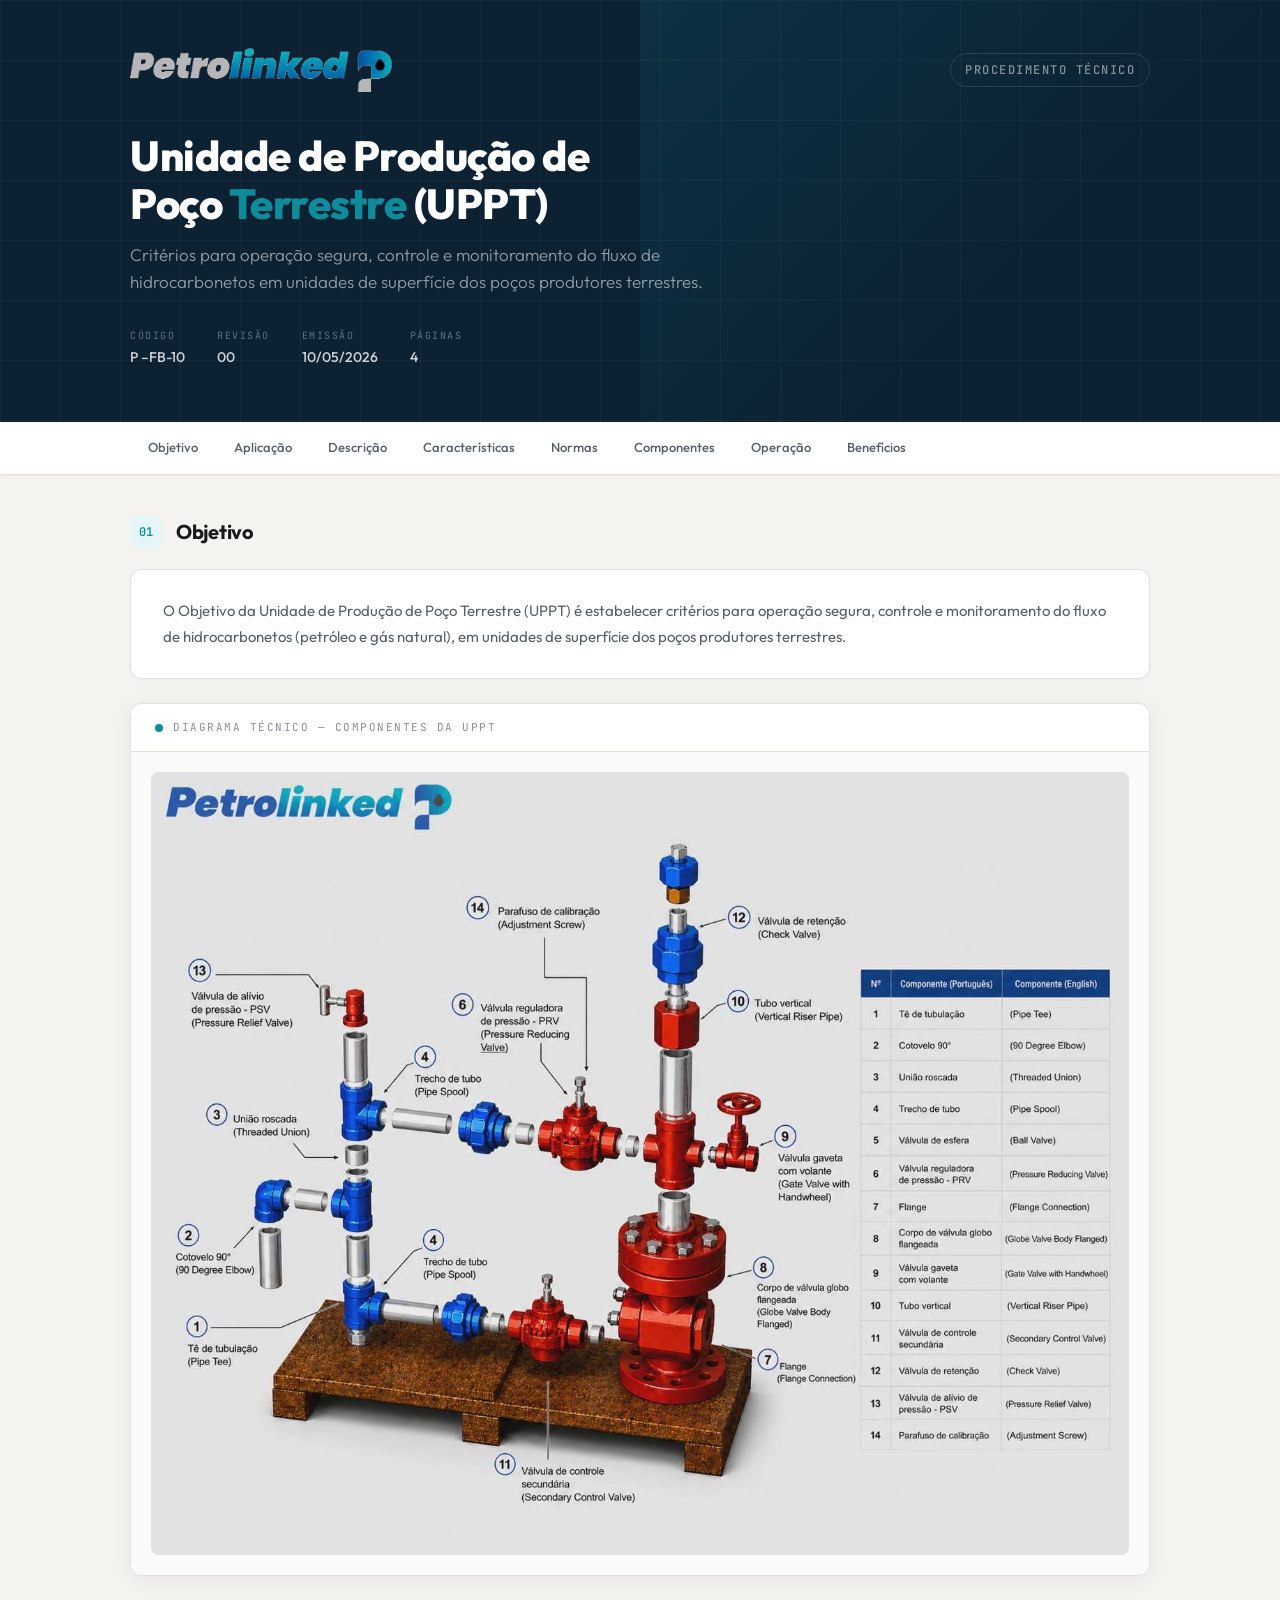
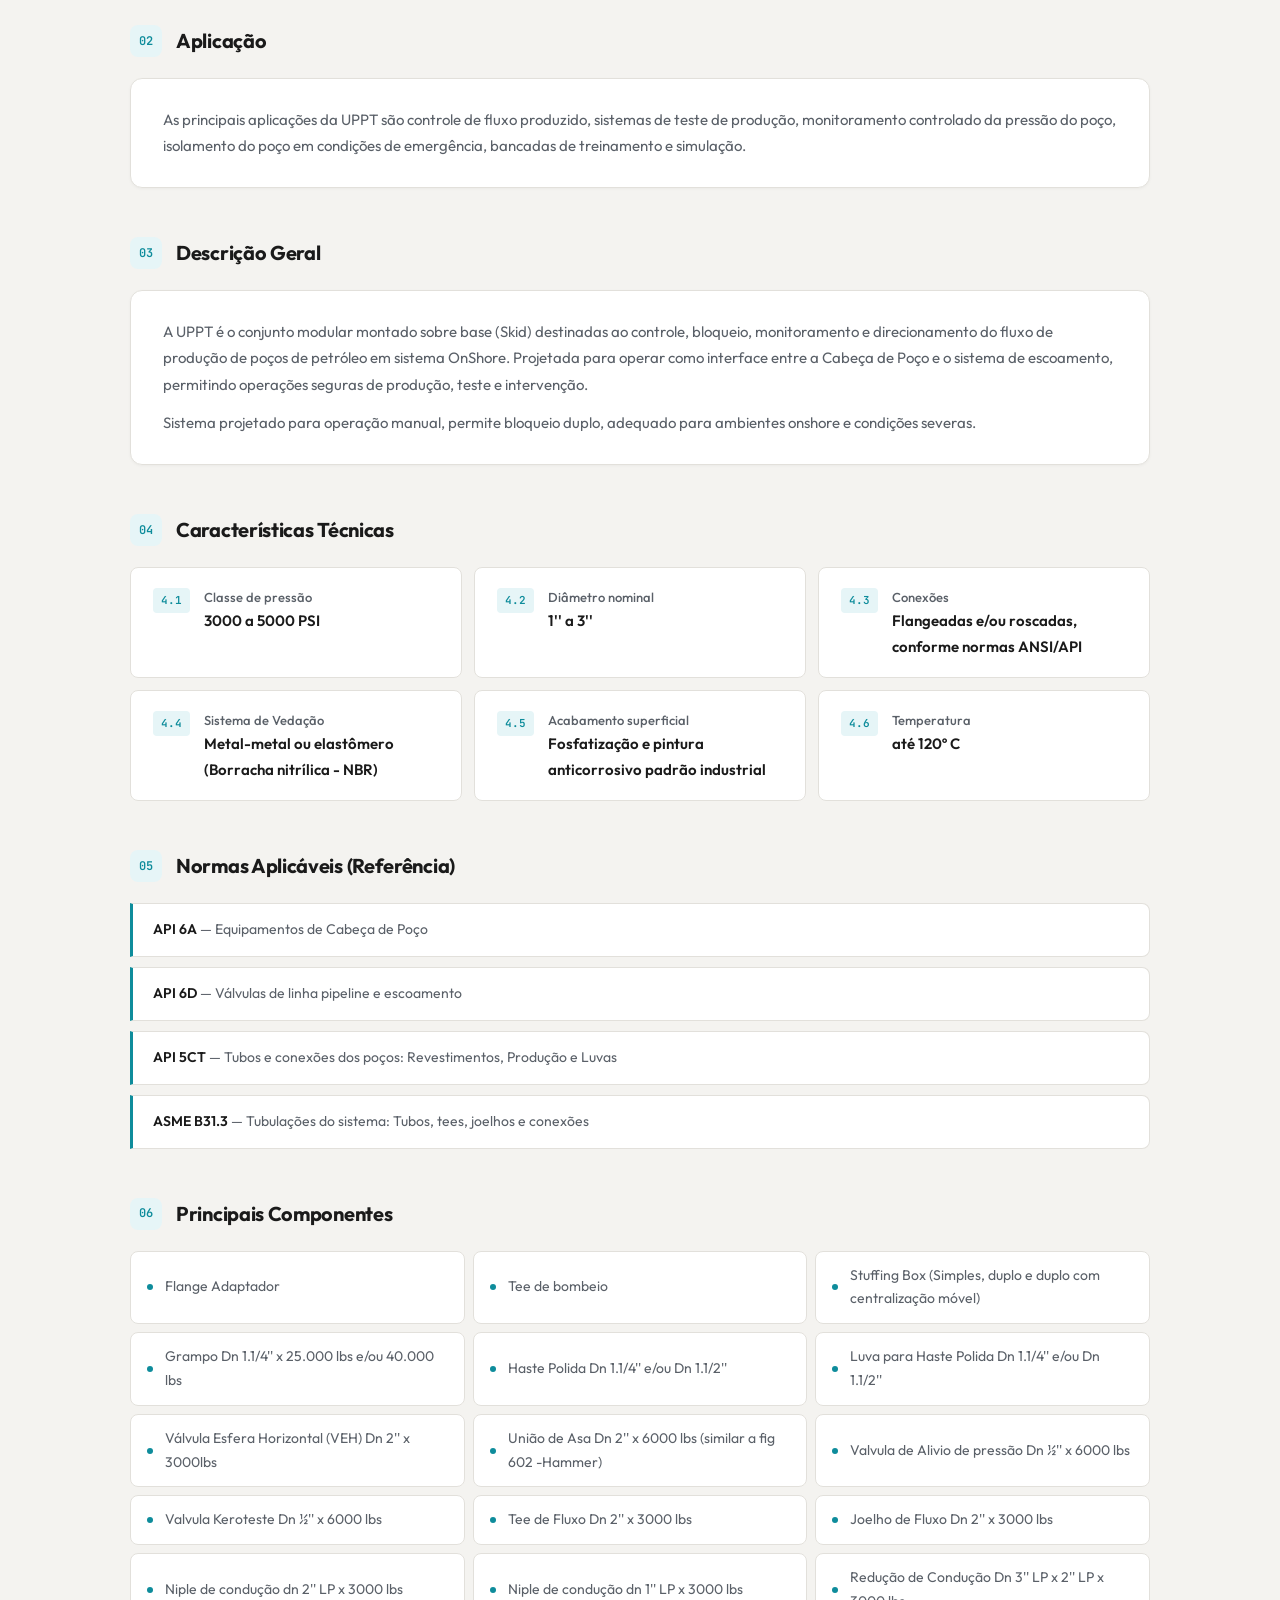
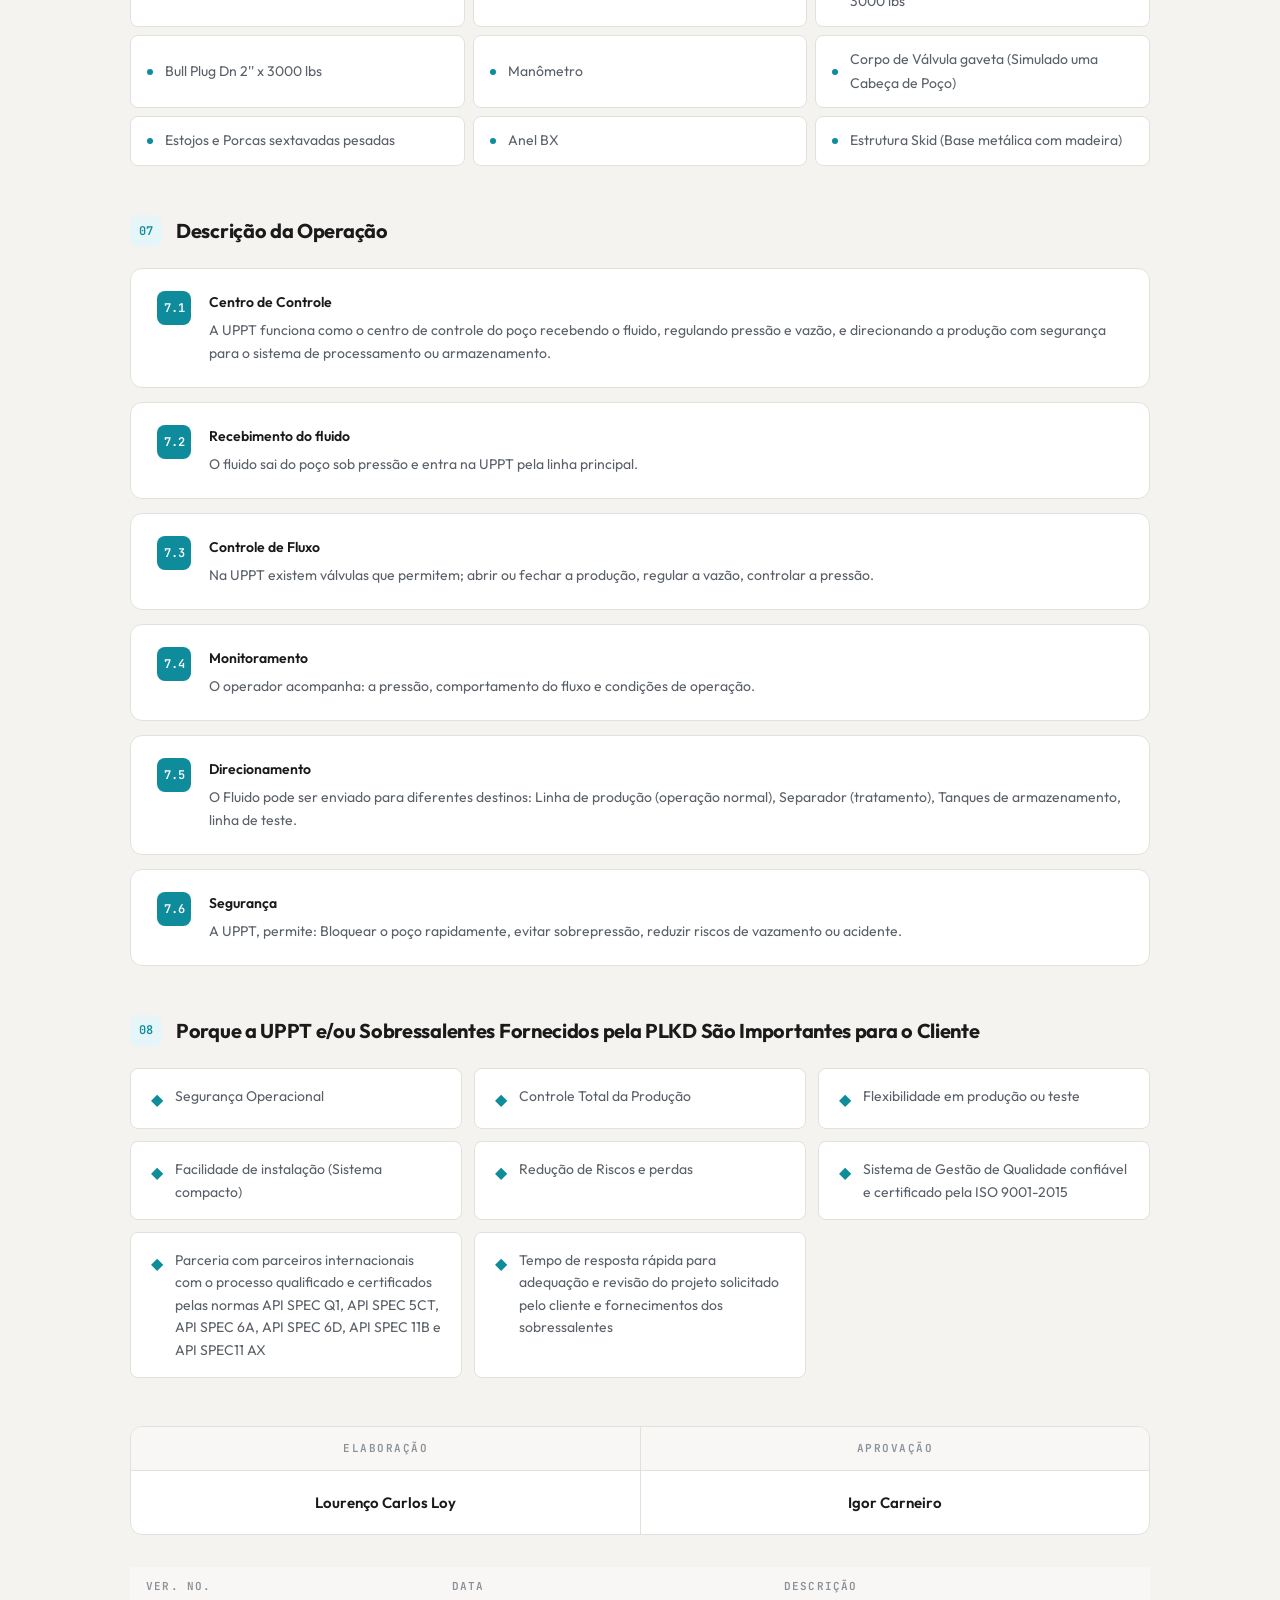
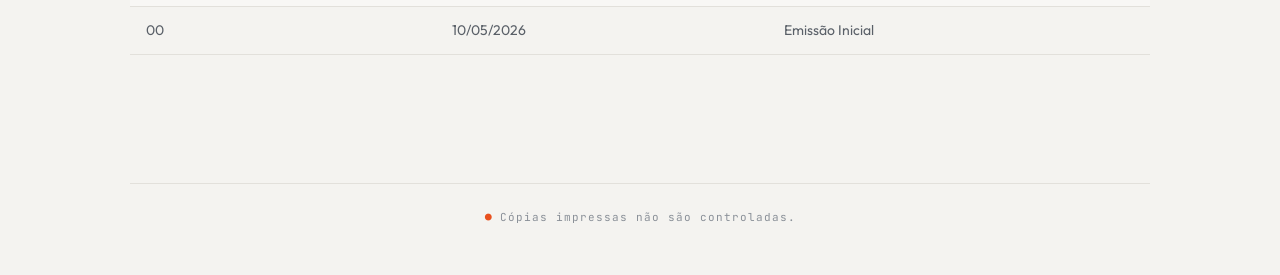
==== commit 01c8462a: "Add files via upload" ====
--- a/index.html
+++ b/index.html
@@ -2,3248 +2,847 @@
 <html lang="pt-BR">
 <head>
 <meta charset="UTF-8">
-<meta name="viewport" content="width=device-width, initial-scale=1.0, maximum-scale=1.0, user-scalable=no">
-<meta name="theme-color" content="#366636">
-<meta name="apple-mobile-web-app-capable" content="yes">
-<title>InspectPro</title>
-<link rel="icon" type="image/png" sizes="32x32" href="[data-uri]">
-<link rel="apple-touch-icon" sizes="180x180" href="[data-uri]">
-<link rel="manifest" id="pwaManifest">
+<meta name="viewport" content="width=device-width, initial-scale=1.0">
+<title>UPPT — Procedimento P-FB-10 | Petrolinked</title>
 <link rel="preconnect" href="https://fonts.googleapis.com">
-<link href="https://fonts.googleapis.com/css2?family=Barlow+Condensed:wght@400;500;600;700;800&family=Barlow:wght@300;400;500;600&family=JetBrains+Mono:wght@400;500&display=swap" rel="stylesheet">
-<script src="https://cdnjs.cloudflare.com/ajax/libs/jspdf/2.5.1/jspdf.umd.min.js"></script>
-<script src="https://cdnjs.cloudflare.com/ajax/libs/html2canvas/1.4.1/html2canvas.min.js"></script>
+<link href="https://fonts.googleapis.com/css2?family=Outfit:wght@300;400;500;600;700;800&family=JetBrains+Mono:wght@400;500;600&display=swap" rel="stylesheet">
 <style>
-/* ═══════════════════════════════════════════════
-   DESIGN TOKENS
-═══════════════════════════════════════════════ */
-:root {
-  /* Industrial Green Palette */
-  --g1: #0d1f0d;
-  --g2: #152615;
-  --g3: #1e361e;
-  --g4: #2a4d2a;
-  --g5: #366636;
-  --g6: #4a8c4a;
-  --g7: #62b062;
-  --g8: #88cc88;
-  --g9: #b8e4b8;
-  --g10:#e4f5e4;
-
-  /* Neutrals */
-  --n1: #080d08;
-  --n2: #111511;
-  --n3: #1a201a;
-  --n4: #242b24;
-  --n5: #2e362e;
-  --n6: #3d473d;
-  --n7: #566056;
-  --n8: #7a867a;
-  --n9: #a8b2a8;
-  --n10:#d4dbd4;
-  --n11:#edf2ed;
-  --white:#f8fbf8;
-
-  /* Status */
-  --ok-bg: rgba(98,176,98,.15); --ok-c:#4a8c4a;
-  --warn-bg: rgba(194,148,44,.15); --warn-c:#c29428;
-  --nok-bg: rgba(192,68,68,.15); --nok-c:#c04444;
-
-  /* Radii */
-  --r1:3px; --r2:6px; --r3:10px; --r4:16px; --r5:24px;
-
-  /* Shadows */
-  --s1: 0 1px 3px rgba(0,0,0,.2);
-  --s2: 0 3px 10px rgba(0,0,0,.25);
-  --s3: 0 8px 24px rgba(0,0,0,.3);
-
-  /* Transitions */
-  --t1: .15s cubic-bezier(.4,0,.2,1);
-  --t2: .25s cubic-bezier(.4,0,.2,1);
-}
-
-[data-theme="dark"] {
-  --bg:    var(--n2);
-  --bg2:   var(--n3);
-  --bg3:   var(--n4);
-  --bg4:   var(--n5);
-  --line:  var(--n5);
-  --line2: var(--n6);
-  --tx1:   var(--n11);
-  --tx2:   var(--n9);
-  --tx3:   var(--n8);
-  --acc:   var(--g7);
-  --acc2:  var(--g6);
-  --acc-bg:rgba(98,176,98,.1);
-  --acc-ln:rgba(98,176,98,.25);
-  --card:  var(--n3);
-  --inp:   var(--n4);
-  --top-bg:rgba(17,21,17,.92);
-}
-[data-theme="light"] {
-  --bg:    #ffffff;
-  --bg2:   #ffffff;
-  --bg3:   #f4f4f4;
-  --bg4:   #ebebeb;
-  --line:  #e8e8e8;
-  --line2: #d8d8d8;
-  --tx1:   #1a201a;
-  --tx2:   #4a4a4a;
-  --tx3:   #888888;
-  --acc:   var(--g5);
-  --acc2:  var(--g4);
-  --acc-bg:rgba(54,102,54,.08);
-  --acc-ln:rgba(54,102,54,.3);
-  --card:  #ffffff;
-  --inp:   #ffffff;
-  --top-bg:rgba(255,255,255,.95);
-}
-
-/* ═══════════════════════════════════════════════
-   RESET & BASE
-═══════════════════════════════════════════════ */
-*,*::before,*::after { box-sizing:border-box; margin:0; padding:0; -webkit-tap-highlight-color:transparent; }
-html { font-size:16px; scroll-behavior:smooth; }
-body {
-  font-family:'Barlow',sans-serif;
-  background:var(--bg);
-  color:var(--tx1);
-  min-height:100vh;
-  transition:background var(--t2),color var(--t2);
-  overflow-x:hidden;
-}
-
-/* TYPOGRAPHY SYSTEM */
-.t-display {
-  font-family:'Barlow Condensed',sans-serif;
-  font-weight:800;
-  line-height:.95;
-  letter-spacing:-.01em;
-}
-.t-heading {
-  font-family:'Barlow Condensed',sans-serif;
-  font-weight:700;
-  line-height:1.1;
-}
-.t-label {
-  font-family:'Barlow Condensed',sans-serif;
-  font-weight:600;
-  letter-spacing:.08em;
-  text-transform:uppercase;
-  font-size:.7rem;
-}
-.t-mono {
-  font-family:'JetBrains Mono',monospace;
-  font-weight:500;
-}
-
-/* ═══════════════════════════════════════════════
-   LAYOUT
-═══════════════════════════════════════════════ */
-.shell { display:flex; flex-direction:column; min-height:100vh; }
-
-/* TOPBAR */
-.topbar {
-  position:sticky; top:0; z-index:200;
-  height:60px;
-  background:var(--top-bg);
-  border-bottom:1px solid var(--line);
-  backdrop-filter:blur(16px);
-  -webkit-backdrop-filter:blur(16px);
-  display:flex; align-items:center;
-  padding:0 20px; gap:12px;
-}
-.logo {
-  display:flex; align-items:center; gap:10px;
-  text-decoration:none; flex:1;
-  cursor:pointer;
-}
-.logo-mark {
-  width:34px; height:34px;
-  background:var(--acc);
-  border-radius:var(--r2);
-  display:flex; align-items:center; justify-content:center;
-  flex-shrink:0;
-}
-.logo-text {
-  font-family:'Barlow Condensed',sans-serif;
-  font-weight:800;
-  font-size:1.25rem;
-  letter-spacing:.02em;
-  color:var(--tx1);
-  line-height:1;
-}
-.logo-text span { color:var(--acc); }
-.logo-version {
-  font-family:'JetBrains Mono',monospace;
-  font-size:.6rem;
-  color:var(--tx3);
-  background:var(--bg3);
-  padding:1px 5px;
-  border-radius:var(--r1);
-  letter-spacing:.04em;
-}
-
-.topbar-center {
-  display:none;
-  gap:2px;
-}
-@media(min-width:768px){
-  .topbar-center { display:flex; }
-  .bottom-nav { display:none !important; }
-  .main-wrap { padding-bottom:24px !important; }
-}
-.nav-pill {
-  font-family:'Barlow Condensed',sans-serif;
-  font-weight:600;
-  font-size:.85rem;
-  letter-spacing:.04em;
-  text-transform:uppercase;
-  padding:6px 14px;
-  border-radius:var(--r2);
-  border:none; background:none;
-  color:var(--tx2);
-  cursor:pointer;
-  transition:all var(--t1);
-}
-.nav-pill:hover { background:var(--bg3); color:var(--tx1); }
-.nav-pill.active { background:var(--acc-bg); color:var(--acc); }
-
-.topbar-right { display:flex; gap:6px; align-items:center; }
-.lang-btn {
-  font-family:'JetBrains Mono',monospace;
-  font-size:.68rem; font-weight:500;
-  background:var(--bg3);
-  border:1px solid var(--line2);
-  border-radius:var(--r1);
-  color:var(--tx2);
-  padding:5px 8px;
-  cursor:pointer;
-  transition:all var(--t1);
-  letter-spacing:.06em;
-}
-.lang-btn:hover { border-color:var(--acc); color:var(--acc); }
-.icon-btn {
-  width:36px; height:36px;
-  background:none; border:none;
-  border-radius:var(--r2);
-  display:flex; align-items:center; justify-content:center;
-  color:var(--tx2); cursor:pointer;
-  transition:all var(--t1);
-}
-.icon-btn:hover { background:var(--bg3); color:var(--tx1); }
-
-/* MAIN */
-.main-wrap {
-  flex:1;
-  padding:24px 16px 80px;
-  max-width:900px;
-  margin:0 auto;
-  width:100%;
-}
-@media(min-width:768px){ .main-wrap { padding:28px 28px 40px; } }
-
-/* SCREENS */
-.screen { display:none; }
-.screen.active {
-  display:block;
-  animation:slideUp .22s ease;
-}
-@keyframes slideUp { from{opacity:0;transform:translateY(8px)} to{opacity:1;transform:none} }
-
-/* ═══════════════════════════════════════════════
-   PAGE HEADERS
-═══════════════════════════════════════════════ */
-.page-header {
-  margin-bottom:28px;
-  border-bottom:1px solid var(--line);
-  padding-bottom:18px;
-}
-.page-header-kicker {
-  font-family:'JetBrains Mono',monospace;
-  font-size:.65rem;
-  color:var(--acc);
-  letter-spacing:.1em;
-  text-transform:uppercase;
-  margin-bottom:4px;
-}
-.page-header h1 {
-  font-family:'Barlow Condensed',sans-serif;
-  font-weight:800;
-  font-size:clamp(1.8rem,5vw,2.6rem);
-  line-height:.95;
-  color:var(--tx1);
-  letter-spacing:-.01em;
-}
-.page-header p {
-  font-size:.9rem;
-  color:var(--tx2);
-  margin-top:6px;
-  font-weight:300;
-  line-height:1.5;
-}
-
-/* BACK HEADER */
-.back-header {
-  display:flex; align-items:center; gap:12px;
-  margin-bottom:24px;
-}
-.back-header h1 {
-  font-family:'Barlow Condensed',sans-serif;
-  font-weight:800;
-  font-size:clamp(1.4rem,4vw,2rem);
-  letter-spacing:-.01em;
-}
-
-/* ═══════════════════════════════════════════════
-   STATS
-═══════════════════════════════════════════════ */
-.stats-grid {
-  display:grid;
-  grid-template-columns:repeat(4,1fr);
-  gap:8px;
-  margin-bottom:24px;
-}
-@media(max-width:520px){ .stats-grid { grid-template-columns:repeat(2,1fr); } }
-.stat-card {
-  background:var(--card);
-  border:1px solid var(--line);
-  border-radius:var(--r3);
-  padding:14px 12px;
-  box-shadow:var(--s1);
-  position:relative;
-  overflow:hidden;
-}
-.stat-card::before {
-  content:'';
-  position:absolute; top:0; left:0; right:0;
-  height:2px;
-  background:var(--acc);
-  opacity:.4;
-}
-.stat-num {
-  font-family:'Barlow Condensed',sans-serif;
-  font-weight:800;
-  font-size:2rem;
-  line-height:1;
-  color:var(--acc);
-}
-.stat-num.nok { color:var(--nok-c); }
-.stat-num.warn { color:var(--warn-c); }
-.stat-num.gray { color:var(--tx3); }
-.stat-lbl {
-  font-family:'Barlow Condensed',sans-serif;
-  font-size:.68rem;
-  font-weight:600;
-  text-transform:uppercase;
-  letter-spacing:.08em;
-  color:var(--tx3);
-  margin-top:2px;
-}
-
-/* ═══════════════════════════════════════════════
-   BUTTONS
-═══════════════════════════════════════════════ */
-.btn {
-  display:inline-flex; align-items:center; gap:7px;
-  font-family:'Barlow Condensed',sans-serif;
-  font-weight:700; font-size:.95rem;
-  letter-spacing:.04em; text-transform:uppercase;
-  border:none; border-radius:var(--r2);
-  padding:10px 18px; cursor:pointer;
-  transition:all var(--t1);
-  white-space:nowrap;
-}
-.btn-primary {
-  background:var(--acc);
-  color:#fff;
-  box-shadow:0 2px 8px rgba(98,176,98,.3);
-}
-.btn-primary:hover { background:var(--acc2); transform:translateY(-1px); box-shadow:0 4px 12px rgba(98,176,98,.4); }
-.btn-primary:active { transform:none; }
-.btn-secondary {
-  background:var(--bg3);
-  color:var(--tx1);
-  border:1px solid var(--line2);
-}
-.btn-secondary:hover { background:var(--bg4); border-color:var(--acc-ln); }
-.btn-danger-outline {
-  background:none; color:var(--nok-c);
-  border:1px solid var(--nok-c);
-  opacity:.7;
-}
-.btn-danger-outline:hover { opacity:1; background:var(--nok-bg); }
-.btn-full { width:100%; justify-content:center; }
-.btn-sm { padding:7px 12px; font-size:.8rem; }
-.btn-xs { padding:4px 8px; font-size:.72rem; }
-
-.add-row-btn {
-  width:100%; background:none;
-  border:1px dashed var(--line2);
-  border-radius:var(--r2);
-  color:var(--tx3);
-  font-family:'Barlow Condensed',sans-serif;
-  font-weight:600; font-size:.85rem;
-  text-transform:uppercase; letter-spacing:.05em;
-  padding:9px; cursor:pointer;
-  transition:all var(--t1); margin-top:8px;
-}
-.add-row-btn:hover { border-color:var(--acc); color:var(--acc); background:var(--acc-bg); }
-
-/* ═══════════════════════════════════════════════
-   CARDS
-═══════════════════════════════════════════════ */
-.card {
-  background:var(--card);
-  border:1px solid var(--line);
-  border-radius:var(--r3);
-  padding:18px;
-  box-shadow:var(--s1);
-  margin-bottom:12px;
-}
-.card-title {
-  display:flex; align-items:center; gap:8px;
-  font-family:'Barlow Condensed',sans-serif;
-  font-weight:700; font-size:1.05rem;
-  letter-spacing:.02em;
-  color:var(--acc);
-  margin-bottom:16px;
-  padding-bottom:10px;
-  border-bottom:1px solid var(--acc-ln);
-}
-.card-title svg { flex-shrink:0; }
-
-/* ═══════════════════════════════════════════════
-   INSPECTION LIST CARDS
-═══════════════════════════════════════════════ */
-.insp-card {
-  background:var(--card);
-  border:1px solid var(--line);
-  border-radius:var(--r3);
-  padding:14px 16px;
-  margin-bottom:8px;
-  display:flex; align-items:center; gap:12px;
-  cursor:pointer;
-  transition:all var(--t1);
-  box-shadow:var(--s1);
-  position:relative;
-}
-.insp-card:hover {
-  border-color:var(--acc-ln);
-  transform:translateX(3px);
-  box-shadow:var(--s2);
-}
-.insp-card-accent {
-  width:3px; height:100%;
-  position:absolute; left:0; top:0;
-  border-radius:var(--r1) 0 0 var(--r1);
-  background:var(--acc);
-  opacity:.5;
-}
-.insp-card:hover .insp-card-accent { opacity:1; }
-.insp-icon {
-  width:42px; height:42px;
-  border-radius:var(--r2);
-  background:var(--acc-bg);
-  display:flex; align-items:center; justify-content:center;
-  color:var(--acc); flex-shrink:0;
-}
-.insp-info { flex:1; min-width:0; }
-.insp-tag {
-  font-family:'JetBrains Mono',monospace;
-  font-size:.7rem; color:var(--tx3);
-}
-.insp-name {
-  font-family:'Barlow Condensed',sans-serif;
-  font-weight:700; font-size:1.05rem;
-  white-space:nowrap; overflow:hidden; text-overflow:ellipsis;
-}
-.insp-meta { font-size:.75rem; color:var(--tx3); margin-top:1px; }
-.insp-right { display:flex; flex-direction:column; align-items:flex-end; gap:6px; flex-shrink:0; }
-
-/* STATUS BADGES */
-.badge {
-  font-family:'Barlow Condensed',sans-serif;
-  font-weight:700; font-size:.72rem;
-  letter-spacing:.07em; text-transform:uppercase;
-  padding:3px 10px; border-radius:20px;
-  white-space:nowrap;
-}
-.badge-ok    { background:var(--ok-bg); color:var(--ok-c); }
-.badge-warn  { background:var(--warn-bg); color:var(--warn-c); }
-.badge-nok   { background:var(--nok-bg); color:var(--nok-c); }
-.badge-draft { background:var(--bg3); color:var(--tx3); border:1px solid var(--line2); }
-
-/* ═══════════════════════════════════════════════
-   SECTION LABELS
-═══════════════════════════════════════════════ */
-.section-sep {
-  display:flex; align-items:center; gap:10px;
-  margin:22px 0 12px;
-}
-.section-sep-label {
-  font-family:'Barlow Condensed',sans-serif;
-  font-weight:700; font-size:.72rem;
-  text-transform:uppercase; letter-spacing:.1em;
-  color:var(--tx3); white-space:nowrap;
-}
-.section-sep::before,.section-sep::after {
-  content:''; flex:1; height:1px; background:var(--line);
-}
-.section-sep::before { display:none; }
-
-/* ═══════════════════════════════════════════════
-   FORMS
-═══════════════════════════════════════════════ */
-.form-grid { display:grid; gap:12px; }
-.form-grid-2 { grid-template-columns:1fr 1fr; }
-.form-grid-3 { grid-template-columns:1fr 1fr 1fr; }
-@media(max-width:500px) {
-  .form-grid-2,.form-grid-3 { grid-template-columns:1fr; }
-}
-.form-field label {
-  display:block;
-  font-family:'Barlow Condensed',sans-serif;
-  font-weight:600; font-size:.72rem;
-  text-transform:uppercase; letter-spacing:.07em;
-  color:var(--tx3); margin-bottom:5px;
-}
-input[type=text],input[type=number],input[type=date],input[type=email],
-input[type=tel],textarea,select {
-  width:100%;
-  background:var(--inp);
-  border:1px solid var(--line2);
-  border-radius:var(--r2);
-  padding:9px 11px;
-  font-size:.88rem;
-  color:var(--tx1);
-  font-family:'Barlow',sans-serif;
-  outline:none;
-  transition:border-color var(--t1), box-shadow var(--t1);
-}
-input:focus,textarea:focus,select:focus {
-  border-color:var(--acc);
-  box-shadow:0 0 0 3px var(--acc-bg);
-}
-textarea { resize:vertical; min-height:90px; line-height:1.6; }
-select {
-  appearance:none;
-  background-image:url("data:image/svg+xml,%3Csvg xmlns='http://www.w3.org/2000/svg' width='10' height='10' viewBox='0 0 24 24' fill='none' stroke='%237a867a' stroke-width='2.5'%3E%3Cpolyline points='6 9 12 15 18 9'/%3E%3C/svg%3E");
-  background-repeat:no-repeat;
-  background-position:right 10px center;
-  padding-right:28px;
-  cursor:pointer;
-}
-
-/* ═══════════════════════════════════════════════
-   STEP PROGRESS
-═══════════════════════════════════════════════ */
-.step-header {
-  margin-bottom:20px;
-}
-.step-bar-wrap {
-  height:3px;
-  background:var(--bg3);
-  border-radius:2px;
-  margin-bottom:14px;
-  overflow:hidden;
-}
-.step-bar { height:100%; background:var(--acc); border-radius:2px; transition:width .4s ease; }
-.step-tabs {
-  display:flex; gap:0;
-  border:1px solid var(--line);
-  border-radius:var(--r2);
-  overflow:hidden;
-}
-.step-tab {
-  flex:1; background:none; border:none;
-  font-family:'Barlow Condensed',sans-serif;
-  font-weight:600; font-size:.75rem;
-  text-transform:uppercase; letter-spacing:.05em;
-  color:var(--tx3); cursor:pointer;
-  padding:8px 4px;
-  transition:all var(--t1);
-  border-right:1px solid var(--line);
-  position:relative;
-}
-.step-tab:last-child { border-right:none; }
-.step-tab.active { background:var(--acc-bg); color:var(--acc); }
-.step-tab.done { color:var(--ok-c); }
-.step-tab.done::after {
-  content:'✓';
-  position:absolute; top:2px; right:3px;
-  font-size:.55rem; color:var(--ok-c);
-}
-.step-nav {
-  display:flex; justify-content:flex-end; gap:8px;
-  margin-top:16px; padding-top:14px;
-  border-top:1px solid var(--line);
-}
-
-/* ═══════════════════════════════════════════════
-   CHECKLIST
-═══════════════════════════════════════════════ */
-.cl-item {
-  display:flex; align-items:center; gap:10px;
-  padding:10px 12px;
-  border:1px solid var(--line);
-  border-radius:var(--r2);
-  margin-bottom:6px;
-  background:var(--bg2);
-  transition:all var(--t1);
-}
-.cl-item:hover { border-color:var(--line2); }
-.cl-label { flex:1; font-size:.88rem; line-height:1.4; }
-.cl-btns { display:flex; gap:4px; flex-shrink:0; }
-.cl-btn {
-  width:32px; height:32px;
-  border-radius:var(--r1);
-  border:1px solid var(--line2);
-  background:none; cursor:pointer;
-  font-size:.85rem; font-weight:700;
-  transition:all var(--t1);
-  display:flex; align-items:center; justify-content:center;
-}
-.cl-btn.ok.on  { background:var(--ok-bg); border-color:var(--ok-c); color:var(--ok-c); }
-.cl-btn.nok.on { background:var(--nok-bg); border-color:var(--nok-c); color:var(--nok-c); }
-.cl-btn.obs.on { background:var(--warn-bg); border-color:var(--warn-c); color:var(--warn-c); }
-.cl-btn:not(.on) { color:var(--tx3); }
-
-/* ═══════════════════════════════════════════════
-   COTAS TABLE
-═══════════════════════════════════════════════ */
-.cotas-wrap { overflow-x:auto; }
-.cotas-tbl {
-  width:100%; border-collapse:collapse;
-  min-width:520px;
-}
-.cotas-tbl th {
-  font-family:'Barlow Condensed',sans-serif;
-  font-weight:700; font-size:.7rem;
-  text-transform:uppercase; letter-spacing:.08em;
-  color:var(--tx3); padding:6px 8px;
-  border-bottom:2px solid var(--line);
-  text-align:left; white-space:nowrap;
-}
-.cotas-tbl td { padding:4px 4px; vertical-align:middle; }
-.cotas-tbl td:not(:last-child) { border-bottom:1px solid var(--line); }
-.cotas-tbl input { padding:6px 8px; font-size:.82rem; }
-.sem {
-  width:30px; height:30px;
-  border-radius:50%;
-  display:flex; align-items:center; justify-content:center;
-  margin:auto; font-size:.8rem; font-weight:700;
-  font-family:'JetBrains Mono',monospace;
-}
-.sem-ok   { background:var(--ok-bg); color:var(--ok-c); }
-.sem-warn { background:var(--warn-bg); color:var(--warn-c); }
-.sem-nok  { background:var(--nok-bg); color:var(--nok-c); }
-.sem-nd   { background:var(--bg3); color:var(--tx3); }
-
-/* ═══════════════════════════════════════════════
-   PHOTOS
-═══════════════════════════════════════════════ */
-.photos-grid {
-  display:grid;
-  grid-template-columns:repeat(auto-fill,minmax(120px,1fr));
-  gap:8px;
-}
-.photo-card {
-  border-radius:var(--r2);
-  overflow:hidden;
-  border:1px solid var(--line);
-  position:relative;
-  aspect-ratio:4/3;
-  background:var(--bg3);
-  cursor:pointer;
-  transition:all var(--t1);
-}
-.photo-card:hover { border-color:var(--acc-ln); transform:scale(1.02); }
-.photo-card img { width:100%; height:100%; object-fit:cover; display:block; }
-.photo-card .p-del {
-  position:absolute; top:4px; right:4px;
-  background:rgba(0,0,0,.65);
-  border:none; color:#fff;
-  border-radius:50%; width:22px; height:22px;
-  cursor:pointer; font-size:.7rem;
-  display:none; align-items:center; justify-content:center;
-  transition:all var(--t1);
-}
-.photo-card:hover .p-del { display:flex; }
-.photo-card .p-cap {
-  position:absolute; bottom:0; left:0; right:0;
-  background:linear-gradient(transparent,rgba(0,0,0,.75));
-  padding:14px 5px 4px;
-  font-size:.62rem; color:#fff;
-  white-space:nowrap; overflow:hidden; text-overflow:ellipsis;
-}
-.photo-add {
-  border:2px dashed var(--line2);
-  border-radius:var(--r2);
-  aspect-ratio:4/3;
-  display:flex; flex-direction:column;
-  align-items:center; justify-content:center;
-  gap:5px; cursor:pointer; color:var(--tx3);
-  font-family:'Barlow Condensed',sans-serif;
-  font-size:.78rem; font-weight:600;
-  text-transform:uppercase; letter-spacing:.05em;
-  transition:all var(--t1); background:none;
-}
-.photo-add:hover { border-color:var(--acc); color:var(--acc); background:var(--acc-bg); }
-input[type=file] { display:none; }
-
-/* ═══════════════════════════════════════════════
-   STATUS SELECTOR
-═══════════════════════════════════════════════ */
-.status-grid { display:grid; grid-template-columns:repeat(3,1fr); gap:8px; margin-bottom:16px; }
-.status-opt {
-  border:2px solid var(--line2);
-  border-radius:var(--r3);
-  padding:14px 8px;
-  cursor:pointer; text-align:center;
-  background:none; color:var(--tx2);
-  transition:all var(--t1);
-  font-family:'Barlow Condensed',sans-serif;
-  font-weight:700; font-size:.88rem;
-  text-transform:uppercase; letter-spacing:.04em;
-}
-.status-opt .so-icon { font-size:1.4rem; display:block; margin-bottom:4px; }
-.status-opt.ok.sel    { border-color:var(--ok-c); background:var(--ok-bg); color:var(--ok-c); }
-.status-opt.warn.sel  { border-color:var(--warn-c); background:var(--warn-bg); color:var(--warn-c); }
-.status-opt.nok.sel   { border-color:var(--nok-c); background:var(--nok-bg); color:var(--nok-c); }
-
-/* ═══════════════════════════════════════════════
-   SIGNATURE CANVAS
-═══════════════════════════════════════════════ */
-.sig-wrap {
-  border:1px solid var(--line2);
-  border-radius:var(--r2);
-  background:var(--inp);
-  overflow:hidden;
-  touch-action:none;
-  position:relative;
-}
-.sig-wrap canvas { display:block; width:100%; touch-action:none; cursor:crosshair; }
-.sig-hint {
-  position:absolute; inset:0;
-  display:flex; align-items:center; justify-content:center;
-  pointer-events:none;
-  font-family:'Barlow Condensed',sans-serif;
-  font-size:.85rem; font-weight:600;
-  text-transform:uppercase; letter-spacing:.1em;
-  color:var(--tx3); opacity:.5;
-}
-
-/* ═══════════════════════════════════════════════
-   MODALS
-═══════════════════════════════════════════════ */
-.overlay {
-  position:fixed; inset:0; z-index:300;
-  background:rgba(0,0,0,.8);
-  display:none; align-items:center; justify-content:center;
-  padding:16px;
-  backdrop-filter:blur(4px);
-}
-.overlay.open { display:flex; animation:fadeIn .2s ease; }
-@keyframes fadeIn { from{opacity:0} to{opacity:1} }
-.modal {
-  background:var(--bg2);
-  border:1px solid var(--line2);
-  border-radius:var(--r4);
-  max-width:700px; width:100%;
-  padding:22px;
-  max-height:90vh; overflow-y:auto;
-  box-shadow:var(--s3);
-}
-.modal-hd {
-  display:flex; align-items:center; justify-content:space-between;
-  margin-bottom:16px;
-}
-.modal-hd h3 {
-  font-family:'Barlow Condensed',sans-serif;
-  font-weight:800; font-size:1.2rem;
-  letter-spacing:.02em;
-}
-.canvas-box {
-  border:1px solid var(--line2);
-  border-radius:var(--r2);
-  overflow:hidden;
-  position:relative;
-}
-.canvas-box canvas { display:block; width:100%; cursor:crosshair; touch-action:none; }
-.draw-toolbar {
-  display:flex; gap:5px; margin-bottom:10px; flex-wrap:wrap; align-items:center;
-}
-.dt-btn {
-  font-family:'Barlow Condensed',sans-serif;
-  font-weight:700; font-size:.72rem;
-  text-transform:uppercase; letter-spacing:.05em;
-  padding:6px 10px;
-  border-radius:var(--r1);
-  border:1px solid var(--line2);
-  background:var(--bg3);
-  color:var(--tx2); cursor:pointer;
-  transition:all var(--t1);
-}
-.dt-btn:hover { border-color:var(--acc); color:var(--acc); }
-.dt-btn.on { background:var(--acc-bg); border-color:var(--acc); color:var(--acc); }
-.color-swatch {
-  width:22px; height:22px; border-radius:50%;
-  border:2px solid transparent; cursor:pointer;
-  transition:border-color var(--t1); flex-shrink:0;
-}
-.color-swatch.on { border-color:var(--tx1); }
-
-/* ═══════════════════════════════════════════════
-   BOTTOM NAV
-═══════════════════════════════════════════════ */
-.bottom-nav {
-  position:fixed; bottom:0; left:0; right:0;
-  background:var(--top-bg);
-  border-top:1px solid var(--line);
-  display:flex; height:62px; z-index:100;
-  backdrop-filter:blur(16px);
-  -webkit-backdrop-filter:blur(16px);
-}
-.bn-btn {
-  flex:1; background:none; border:none;
-  display:flex; flex-direction:column;
-  align-items:center; justify-content:center;
-  gap:4px; cursor:pointer;
-  color:var(--tx3);
-  font-family:'Barlow Condensed',sans-serif;
-  font-weight:700; font-size:.62rem;
-  text-transform:uppercase; letter-spacing:.07em;
-  transition:all var(--t1); border-radius:0;
-}
-.bn-btn.active { color:var(--acc); }
-.bn-btn svg { transition:transform var(--t1); }
-.bn-btn.active svg { transform:scale(1.1); }
-
-/* ═══════════════════════════════════════════════
-   SETTINGS / PROFILE
-═══════════════════════════════════════════════ */
-.profile-pic-wrap {
-  display:flex; align-items:center; gap:20px;
-  padding:20px; background:var(--bg3);
-  border-radius:var(--r3); margin-bottom:16px;
-  border:1px solid var(--line);
-}
-/* Avatar container — the actual clipping circle */
-.profile-pic {
-  position:relative;
-  width:88px; height:88px;
-  border-radius:50%;
-  background:var(--acc-bg);
-  border:3px solid var(--acc-ln);
-  overflow:hidden;          /* ← this is what clips the photo */
-  flex-shrink:0;
-  display:flex; align-items:center; justify-content:center;
-  color:var(--acc);
-  transition:border-color var(--t1), box-shadow var(--t1);
-}
-.profile-pic:hover { border-color:var(--acc); box-shadow:0 0 0 4px var(--acc-bg); }
-/* Image inside MUST fill the circle */
-.profile-pic img {
-  position:absolute; inset:0;
-  width:100%; height:100%;
-  object-fit:cover;
-  object-position:center;
-  border-radius:0;          /* parent already clips to circle */
-  display:block;
-}
-/* Camera overlay on hover */
-.profile-pic-overlay {
-  position:absolute; inset:0;
-  background:rgba(0,0,0,.48);
-  display:flex; align-items:center; justify-content:center;
-  opacity:0; transition:opacity .2s;
-  cursor:pointer;
-  border-radius:50%;
-}
-.profile-pic:hover .profile-pic-overlay { opacity:1; }
-/* Badge ● edit icon */
-.profile-pic-badge {
-  position:absolute; bottom:2px; right:2px;
-  width:24px; height:24px; border-radius:50%;
-  background:var(--acc); border:2px solid var(--bg3);
-  display:flex; align-items:center; justify-content:center;
-  color:#fff; cursor:pointer;
-  transition:transform .15s;
-}
-.profile-pic-badge:hover { transform:scale(1.15); }
-/* Info / actions column */
-.profile-pic-info h3 {
-  font-family:'Barlow Condensed',sans-serif;
-  font-weight:800; font-size:1.15rem; margin-bottom:2px;
-}
-.profile-pic-info p { font-size:.8rem; color:var(--tx2); margin-top:2px; }
-.pic-actions { display:flex; gap:6px; margin-top:10px; flex-wrap:wrap; }
-
-/* TOGGLE */
-.toggle-row {
-  display:flex; align-items:center; gap:14px;
-  padding:14px 16px;
-  background:var(--card);
-  border:1px solid var(--line);
-  border-radius:var(--r3);
-  margin-bottom:8px;
-}
-.toggle-row-info { flex:1; }
-.toggle-row-label {
-  font-family:'Barlow Condensed',sans-serif;
-  font-weight:700; font-size:.95rem;
-}
-.toggle-row-desc { font-size:.78rem; color:var(--tx3); margin-top:2px; }
-.sw { position:relative; width:46px; height:26px; flex-shrink:0; }
-.sw input { opacity:0; width:0; height:0; }
-.sw-sl {
-  position:absolute; inset:0;
-  background:var(--bg4); border-radius:13px;
-  cursor:pointer; transition:background var(--t1);
-}
-.sw-sl::before {
-  content:''; position:absolute;
-  width:20px; height:20px; left:3px; top:3px;
-  background:#fff; border-radius:50%;
-  transition:transform var(--t1);
-  box-shadow:var(--s1);
-}
-.sw input:checked + .sw-sl { background:var(--acc); }
-.sw input:checked + .sw-sl::before { transform:translateX(20px); }
-
-/* ═══════════════════════════════════════════════
-   REPORT PDF STYLES
-═══════════════════════════════════════════════ */
-.rpt {
-  font-family:'Barlow',sans-serif;
-  background:#fff; color:#1a1a1a;
-  padding:32px; font-size:11.5px;
-  line-height:1.5;
-}
-.rpt-header {
-  display:flex; align-items:flex-start;
-  justify-content:space-between;
-  padding-bottom:16px;
-  border-bottom:3px solid #366636;
-  margin-bottom:18px;
-}
-.rpt-logo-block {}
-.rpt-logo-name {
-  font-family:'Barlow Condensed',sans-serif;
-  font-size:22px; font-weight:800;
-  color:#366636; letter-spacing:.02em;
-}
-.rpt-company { font-size:10px; color:#666; margin-top:1px; }
-.rpt-inspector-block { text-align:right; }
-.rpt-insp-pic { width:52px; height:52px; border-radius:50%; object-fit:cover; margin-left:auto; margin-bottom:4px; display:block; border:2px solid #a0c8a0; }
-.rpt-insp-name { font-family:'Barlow Condensed',sans-serif; font-weight:700; font-size:13px; color:#1a1a1a; }
-.rpt-insp-meta { font-size:9.5px; color:#666; }
-.rpt-title-block {
-  background:#f3faf3;
-  border-left:4px solid #366636;
-  padding:12px 16px;
-  margin-bottom:16px;
-  border-radius:0 6px 6px 0;
-}
-.rpt-title {
-  font-family:'Barlow Condensed',sans-serif;
-  font-size:18px; font-weight:800;
-  color:#1a1a1a; letter-spacing:.02em;
-}
-.rpt-subtitle { font-size:10px; color:#666; font-family:'JetBrains Mono',monospace; }
-.rpt-sec-title {
-  font-family:'Barlow Condensed',sans-serif;
-  font-weight:800; font-size:11px;
-  text-transform:uppercase; letter-spacing:.1em;
-  color:#366636;
-  border-bottom:1.5px solid #c8ddc8;
-  padding-bottom:4px; margin-bottom:8px; margin-top:14px;
-}
-.rpt-tbl { width:100%; border-collapse:collapse; font-size:11px; }
-.rpt-tbl th {
-  background:#f3faf3;
-  padding:5px 8px; text-align:left;
-  font-weight:700; font-family:'Barlow Condensed',sans-serif;
-  letter-spacing:.05em; text-transform:uppercase;
-  border:1px solid #d0ddd0; font-size:9.5px;
-}
-.rpt-tbl td { padding:5px 8px; border:1px solid #e4ede4; }
-.rpt-tbl tr:nth-child(even) td { background:#f9fcf9; }
-.rpt-photos { display:grid; grid-template-columns:1fr 1fr; gap:10px; }
-.rpt-photo img { width:100%; border-radius:4px; border:1px solid #e0e8e0; }
-.rpt-photo-cap { font-size:9.5px; color:#777; margin-top:3px; font-style:italic; }
-.rpt-verdict {
-  display:flex; align-items:center; gap:12px;
-  background:#f9fcf9; border:1.5px solid #c8ddc8;
-  border-radius:6px; padding:12px 16px; margin-top:8px;
-}
-.rpt-verdict-badge {
-  font-family:'Barlow Condensed',sans-serif;
-  font-weight:800; font-size:13px;
-  padding:5px 14px; border-radius:20px;
-  text-transform:uppercase; letter-spacing:.06em;
-  white-space:nowrap;
-}
-.rpt-sig img { max-height:64px; border-bottom:1px solid #ccc; }
-.rpt-footer {
-  margin-top:20px; padding-top:10px;
-  border-top:1px solid #e4ede4;
-  font-size:9px; color:#aaa; text-align:center;
-  font-family:'JetBrains Mono',monospace;
-}
-
-/* ═══════════════════════════════════════════════
-   EMPTY STATE
-═══════════════════════════════════════════════ */
-.empty {
-  text-align:center; padding:48px 24px;
-  color:var(--tx3);
-}
-.empty svg { opacity:.3; margin-bottom:12px; }
-.empty-title {
-  font-family:'Barlow Condensed',sans-serif;
-  font-weight:700; font-size:1.1rem;
-  color:var(--tx2); margin-bottom:4px;
-}
-
-/* ═══════════════════════════════════════════════
-   FILTER CHIPS
-═══════════════════════════════════════════════ */
-.chips { display:flex; gap:6px; flex-wrap:wrap; margin-bottom:16px; }
-.chip {
-  font-family:'Barlow Condensed',sans-serif;
-  font-weight:700; font-size:.72rem;
-  text-transform:uppercase; letter-spacing:.07em;
-  padding:5px 12px; border-radius:20px;
-  border:1px solid var(--line2);
-  background:var(--bg3); color:var(--tx3);
-  cursor:pointer; transition:all var(--t1);
-}
-.chip.on { background:var(--acc-bg); border-color:var(--acc-ln); color:var(--acc); }
-
-/* REPORT LANG SELECTOR */
-.report-lang-sel {
-  display:flex; gap:8px; flex-wrap:wrap;
-  margin-bottom:14px;
-}
-.rls-opt {
-  flex:1; min-width:120px;
-  border:2px solid var(--line2);
-  border-radius:var(--r2);
-  padding:10px; text-align:center;
-  cursor:pointer; background:none;
-  font-family:'Barlow Condensed',sans-serif;
-  font-weight:700; font-size:.9rem;
-  text-transform:uppercase; letter-spacing:.05em;
-  color:var(--tx2); transition:all var(--t1);
-}
-.rls-opt.on { border-color:var(--acc); background:var(--acc-bg); color:var(--acc); }
-.rls-flag { font-size:1.4rem; display:block; margin-bottom:3px; }
-
-/* SHARE BUTTONS ROW */
-.share-row { display:flex; gap:8px; flex-wrap:wrap; margin-bottom:16px; }
-
-/* Profile edit mode */
-.field-locked {
-  background:var(--bg3) !important;
-  color:var(--tx2) !important;
-  border-color:transparent !important;
-  cursor:default !important;
-  user-select:none;
-  -webkit-user-select:none;
-}
-.field-editing {
-  background:var(--inp) !important;
-  color:var(--tx1) !important;
-  border-color:var(--line2) !important;
-  cursor:text !important;
-}
-#profileCard.editing { border:2px solid var(--acc-ln); }
-
-/* ═══ FAB & TOOLS ═══ */
-.fab-sub {
-  width:44px; height:44px; border-radius:50%;
-  background:var(--card); border:2px solid var(--acc-ln);
-  color:var(--acc); display:flex; align-items:center; justify-content:center;
-  cursor:pointer; box-shadow:var(--s2); transition:all var(--t1); flex-shrink:0;
-}
-.fab-sub:hover { background:var(--acc); color:#fff; border-color:var(--acc); transform:scale(1.08); }
-.fab-label {
-  background:var(--card); border:1px solid var(--line2);
-  border-radius:var(--r2); padding:5px 10px;
-  font-family:'Barlow Condensed',sans-serif; font-weight:700;
-  font-size:.78rem; text-transform:uppercase; letter-spacing:.05em;
-  color:var(--tx2); box-shadow:var(--s1); white-space:nowrap; pointer-events:none;
-}
-#fabMenu.open { opacity:1 !important; pointer-events:all !important; transform:none !important; }
-#fabMain.open { transform:rotate(45deg); box-shadow:0 4px 20px rgba(192,68,68,.4) !important; }
-.npt-row td { padding:7px 10px; border-bottom:1px solid var(--line); font-family:'JetBrains Mono',monospace; font-size:.78rem; }
-.npt-row:hover td { background:var(--acc-bg); }
-.npt-row td:first-child { font-family:'Barlow Condensed',sans-serif; font-weight:700; font-size:.9rem; color:var(--tx1); }
-.npt-type-badge { font-family:'Barlow Condensed',sans-serif; font-weight:700; font-size:.68rem; text-transform:uppercase; letter-spacing:.05em; padding:2px 7px; border-radius:10px; }
-@media(min-width:768px){ #fabWrap { bottom:24px !important; right:24px !important; } }
-
-/* ═══ SPLASH SCREEN ═══ */
-#splash {
-  position:fixed; inset:0; z-index:9999;
-  background:linear-gradient(145deg, #2e5c2e 0%, #1a3a1a 100%);
-  display:flex; flex-direction:column;
-  align-items:center; justify-content:center;
-  gap:0;
-  transition:opacity .5s ease, transform .5s ease;
-}
-#splash.hide {
-  opacity:0;
-  pointer-events:none;
-  transform:scale(1.04);
-}
-.splash-logo {
-  width:140px; height:140px;
-  border-radius:32px;
-  box-shadow: 0 20px 60px rgba(0,0,0,0.5), 0 0 0 1px rgba(255,255,255,0.08);
-  animation: splashPop .6s cubic-bezier(.34,1.56,.64,1) .2s both;
-}
-.splash-name {
-  margin-top:28px;
-  font-family:'Barlow Condensed', sans-serif;
-  font-weight:800;
-  font-size:2.6rem;
-  letter-spacing:.04em;
-  color:#ffffff;
-  animation: splashFadeUp .5s ease .5s both;
-}
-.splash-name span { color:#88dd88; }
-.splash-tagline {
-  margin-top:6px;
-  font-family:'Barlow', sans-serif;
-  font-weight:400;
-  font-size:.9rem;
-  letter-spacing:.14em;
-  text-transform:uppercase;
-  color:rgba(255,255,255,0.5);
-  animation: splashFadeUp .5s ease .65s both;
-}
-.splash-loader {
-  margin-top:48px;
-  width:48px; height:3px;
-  background:rgba(255,255,255,0.15);
-  border-radius:2px;
-  overflow:hidden;
-  animation: splashFadeUp .4s ease .7s both;
-}
-.splash-loader-bar {
-  height:100%;
-  width:0%;
-  background:linear-gradient(90deg, #62b062, #88dd88);
-  border-radius:2px;
-  animation: splashLoad 1.8s cubic-bezier(.4,0,.2,1) .5s forwards;
-}
-@keyframes splashPop {
-  from { opacity:0; transform:scale(.7); }
-  to   { opacity:1; transform:scale(1); }
-}
-@keyframes splashFadeUp {
-  from { opacity:0; transform:translateY(12px); }
-  to   { opacity:1; transform:translateY(0); }
-}
-@keyframes splashLoad {
-  0%   { width:0%; }
-  60%  { width:75%; }
-  100% { width:100%; }
-}
-
+  :root {
+    --bg: #f4f3f0;
+    --bg-card: #ffffff;
+    --bg-hero: #0c2233;
+    --text: #1a1a1a;
+    --text-muted: #5a6068;
+    --text-light: #8a9098;
+    --teal: #0e8c9b;
+    --teal-dark: #0a6e7a;
+    --teal-light: #e6f5f7;
+    --accent: #e8501e;
+    --border: #e2e0db;
+    --border-strong: #ccc8c0;
+    --mono-bg: #f8f7f5;
+    --shadow-sm: 0 1px 3px rgba(0,0,0,0.04);
+    --shadow-md: 0 4px 20px rgba(0,0,0,0.06);
+    --shadow-lg: 0 8px 40px rgba(0,0,0,0.08);
+    --radius: 12px;
+    --radius-sm: 8px;
+  }
+
+  * { margin: 0; padding: 0; box-sizing: border-box; }
+
+  html { scroll-behavior: smooth; }
+
+  body {
+    font-family: 'Outfit', sans-serif;
+    background: var(--bg);
+    color: var(--text);
+    font-size: 16px;
+    line-height: 1.7;
+    -webkit-font-smoothing: antialiased;
+  }
+
+  /* ===== HERO ===== */
+  .hero {
+    background: var(--bg-hero);
+    padding: 0;
+    position: relative;
+    overflow: hidden;
+  }
+  .hero::after {
+    content: '';
+    position: absolute;
+    top: 0; right: 0;
+    width: 50%;
+    height: 100%;
+    background: linear-gradient(135deg, rgba(14,140,155,0.15) 0%, transparent 60%);
+    pointer-events: none;
+  }
+  .hero-grid {
+    position: absolute;
+    top: 0; left: 0; right: 0; bottom: 0;
+    background-image:
+      linear-gradient(rgba(255,255,255,0.03) 1px, transparent 1px),
+      linear-gradient(90deg, rgba(255,255,255,0.03) 1px, transparent 1px);
+    background-size: 60px 60px;
+    pointer-events: none;
+  }
+  .hero-inner {
+    max-width: 1100px;
+    margin: 0 auto;
+    padding: 48px 40px 52px;
+    position: relative;
+    z-index: 1;
+  }
+  .hero-top {
+    display: flex;
+    align-items: center;
+    justify-content: space-between;
+    margin-bottom: 40px;
+  }
+  .hero-logo {
+    height: 44px;
+  }
+  .hero-badge {
+    font-family: 'JetBrains Mono', monospace;
+    font-size: 12px;
+    font-weight: 500;
+    color: rgba(255,255,255,0.5);
+    letter-spacing: 1.5px;
+    text-transform: uppercase;
+    border: 1px solid rgba(255,255,255,0.12);
+    padding: 6px 14px;
+    border-radius: 100px;
+  }
+  .hero h1 {
+    font-size: 42px;
+    font-weight: 800;
+    color: #fff;
+    line-height: 1.15;
+    letter-spacing: -0.5px;
+    margin-bottom: 12px;
+  }
+  .hero h1 span {
+    color: var(--teal);
+  }
+  .hero-sub {
+    font-size: 17px;
+    color: rgba(255,255,255,0.55);
+    font-weight: 300;
+    max-width: 600px;
+    line-height: 1.6;
+  }
+  .hero-meta {
+    display: flex;
+    gap: 32px;
+    margin-top: 32px;
+    flex-wrap: wrap;
+  }
+  .hero-meta-item {
+    display: flex;
+    flex-direction: column;
+    gap: 2px;
+  }
+  .hero-meta-label {
+    font-family: 'JetBrains Mono', monospace;
+    font-size: 10px;
+    text-transform: uppercase;
+    letter-spacing: 1.5px;
+    color: rgba(255,255,255,0.35);
+  }
+  .hero-meta-value {
+    font-size: 14px;
+    font-weight: 500;
+    color: rgba(255,255,255,0.8);
+  }
+
+  /* ===== NAV ===== */
+  .section-nav {
+    background: var(--bg-card);
+    border-bottom: 1px solid var(--border);
+    position: sticky;
+    top: 0;
+    z-index: 100;
+    box-shadow: var(--shadow-sm);
+  }
+  .section-nav-inner {
+    max-width: 1100px;
+    margin: 0 auto;
+    padding: 0 40px;
+    display: flex;
+    gap: 0;
+    overflow-x: auto;
+    -webkit-overflow-scrolling: touch;
+    scrollbar-width: none;
+  }
+  .section-nav-inner::-webkit-scrollbar { display: none; }
+  .nav-link {
+    font-size: 13px;
+    font-weight: 500;
+    color: var(--text-muted);
+    text-decoration: none;
+    padding: 14px 18px;
+    white-space: nowrap;
+    border-bottom: 2px solid transparent;
+    transition: all 0.2s;
+  }
+  .nav-link:hover {
+    color: var(--teal);
+    border-bottom-color: var(--teal);
+  }
+
+  /* ===== MAIN ===== */
+  .main {
+    max-width: 1100px;
+    margin: 0 auto;
+    padding: 40px 40px 80px;
+  }
+
+  /* ===== SECTION ===== */
+  .section {
+    margin-bottom: 48px;
+    animation: fadeUp 0.5s ease both;
+  }
+  .section:nth-child(1) { animation-delay: 0.05s; }
+  .section:nth-child(2) { animation-delay: 0.1s; }
+  .section:nth-child(3) { animation-delay: 0.15s; }
+  .section:nth-child(4) { animation-delay: 0.2s; }
+  .section:nth-child(5) { animation-delay: 0.25s; }
+  .section:nth-child(6) { animation-delay: 0.3s; }
+  .section:nth-child(7) { animation-delay: 0.35s; }
+  .section:nth-child(8) { animation-delay: 0.4s; }
+
+  @keyframes fadeUp {
+    from { opacity: 0; transform: translateY(16px); }
+    to { opacity: 1; transform: translateY(0); }
+  }
+
+  .section-header {
+    display: flex;
+    align-items: center;
+    gap: 14px;
+    margin-bottom: 20px;
+  }
+  .section-num {
+    font-family: 'JetBrains Mono', monospace;
+    font-size: 12px;
+    font-weight: 600;
+    color: var(--teal);
+    background: var(--teal-light);
+    width: 32px;
+    height: 32px;
+    border-radius: 8px;
+    display: flex;
+    align-items: center;
+    justify-content: center;
+    flex-shrink: 0;
+  }
+  .section-title {
+    font-size: 20px;
+    font-weight: 700;
+    color: var(--text);
+    letter-spacing: -0.3px;
+  }
+
+  /* ===== CARD ===== */
+  .card {
+    background: var(--bg-card);
+    border: 1px solid var(--border);
+    border-radius: var(--radius);
+    padding: 28px 32px;
+    box-shadow: var(--shadow-sm);
+  }
+  .card p {
+    color: var(--text-muted);
+    line-height: 1.75;
+    font-size: 15px;
+  }
+  .card p + p {
+    margin-top: 12px;
+  }
+
+  /* ===== DIAGRAM ===== */
+  .diagram-card {
+    background: var(--bg-card);
+    border: 1px solid var(--border);
+    border-radius: var(--radius);
+    overflow: hidden;
+    box-shadow: var(--shadow-md);
+  }
+  .diagram-label {
+    padding: 14px 24px;
+    border-bottom: 1px solid var(--border);
+    display: flex;
+    align-items: center;
+    gap: 10px;
+  }
+  .diagram-dot {
+    width: 8px;
+    height: 8px;
+    border-radius: 50%;
+    background: var(--teal);
+    flex-shrink: 0;
+  }
+  .diagram-label span {
+    font-family: 'JetBrains Mono', monospace;
+    font-size: 11px;
+    text-transform: uppercase;
+    letter-spacing: 1.5px;
+    color: var(--text-light);
+  }
+  .diagram-img-wrap {
+    padding: 20px;
+    background: #fafaf8;
+  }
+  .diagram-img-wrap img {
+    width: 100%;
+    height: auto;
+    display: block;
+    border-radius: var(--radius-sm);
+  }
+
+  /* ===== SPECS GRID ===== */
+  .specs-grid {
+    display: grid;
+    grid-template-columns: repeat(auto-fill, minmax(300px, 1fr));
+    gap: 12px;
+  }
+  .spec-item {
+    background: var(--bg-card);
+    border: 1px solid var(--border);
+    border-radius: var(--radius-sm);
+    padding: 18px 22px;
+    display: flex;
+    align-items: flex-start;
+    gap: 14px;
+    transition: border-color 0.2s;
+  }
+  .spec-item:hover {
+    border-color: var(--teal);
+  }
+  .spec-id {
+    font-family: 'JetBrains Mono', monospace;
+    font-size: 11px;
+    font-weight: 600;
+    color: var(--teal);
+    background: var(--teal-light);
+    padding: 3px 8px;
+    border-radius: 4px;
+    flex-shrink: 0;
+    margin-top: 2px;
+  }
+  .spec-label {
+    font-size: 13px;
+    font-weight: 500;
+    color: var(--text-muted);
+  }
+  .spec-value {
+    font-size: 15px;
+    font-weight: 600;
+    color: var(--text);
+  }
+
+  /* ===== NORMS LIST ===== */
+  .norms-list {
+    display: flex;
+    flex-direction: column;
+    gap: 10px;
+  }
+  .norm-item {
+    background: var(--bg-card);
+    border: 1px solid var(--border);
+    border-left: 3px solid var(--teal);
+    border-radius: 0 var(--radius-sm) var(--radius-sm) 0;
+    padding: 14px 20px;
+    font-size: 14px;
+    color: var(--text-muted);
+    transition: border-left-color 0.2s, background 0.2s;
+  }
+  .norm-item:hover {
+    border-left-color: var(--accent);
+    background: #fefefe;
+  }
+  .norm-item strong {
+    color: var(--text);
+    font-weight: 600;
+  }
+
+  /* ===== COMPONENTS LIST ===== */
+  .comp-grid {
+    display: grid;
+    grid-template-columns: repeat(auto-fill, minmax(280px, 1fr));
+    gap: 8px;
+  }
+  .comp-item {
+    display: flex;
+    align-items: center;
+    gap: 12px;
+    padding: 12px 16px;
+    border-radius: var(--radius-sm);
+    background: var(--bg-card);
+    border: 1px solid var(--border);
+    font-size: 14px;
+    color: var(--text-muted);
+    transition: all 0.2s;
+  }
+  .comp-item:hover {
+    background: var(--teal-light);
+    border-color: var(--teal);
+    color: var(--text);
+  }
+  .comp-bullet {
+    width: 6px;
+    height: 6px;
+    border-radius: 50%;
+    background: var(--teal);
+    flex-shrink: 0;
+  }
+
+  /* ===== OPERATION STEPS ===== */
+  .op-steps {
+    display: flex;
+    flex-direction: column;
+    gap: 14px;
+  }
+  .op-step {
+    background: var(--bg-card);
+    border: 1px solid var(--border);
+    border-radius: var(--radius);
+    padding: 22px 26px;
+    display: flex;
+    gap: 18px;
+    align-items: flex-start;
+    transition: box-shadow 0.2s;
+  }
+  .op-step:hover {
+    box-shadow: var(--shadow-md);
+  }
+  .op-num {
+    font-family: 'JetBrains Mono', monospace;
+    font-size: 12px;
+    font-weight: 600;
+    color: #fff;
+    background: var(--teal);
+    width: 34px;
+    height: 34px;
+    border-radius: 8px;
+    display: flex;
+    align-items: center;
+    justify-content: center;
+    flex-shrink: 0;
+  }
+  .op-content {
+    flex: 1;
+  }
+  .op-title {
+    font-size: 14px;
+    font-weight: 600;
+    color: var(--text);
+    margin-bottom: 4px;
+  }
+  .op-desc {
+    font-size: 14px;
+    color: var(--text-muted);
+    line-height: 1.65;
+  }
+
+  /* ===== BENEFITS ===== */
+  .benefits-grid {
+    display: grid;
+    grid-template-columns: repeat(auto-fill, minmax(300px, 1fr));
+    gap: 12px;
+  }
+  .benefit-item {
+    background: var(--bg-card);
+    border: 1px solid var(--border);
+    border-radius: var(--radius-sm);
+    padding: 16px 20px;
+    font-size: 14px;
+    color: var(--text-muted);
+    display: flex;
+    align-items: flex-start;
+    gap: 12px;
+    line-height: 1.6;
+  }
+  .benefit-icon {
+    color: var(--teal);
+    font-size: 16px;
+    flex-shrink: 0;
+    margin-top: 2px;
+  }
+
+  /* ===== FOOTER / APPROVAL ===== */
+  .approval-section {
+    background: var(--bg-card);
+    border: 1px solid var(--border);
+    border-radius: var(--radius);
+    overflow: hidden;
+  }
+  .approval-row {
+    display: grid;
+    grid-template-columns: 1fr 1fr;
+  }
+  .approval-cell {
+    padding: 18px 24px;
+    text-align: center;
+  }
+  .approval-cell + .approval-cell {
+    border-left: 1px solid var(--border);
+  }
+  .approval-head {
+    background: #f8f7f5;
+    border-bottom: 1px solid var(--border);
+  }
+  .approval-head .approval-cell {
+    font-family: 'JetBrains Mono', monospace;
+    font-size: 11px;
+    text-transform: uppercase;
+    letter-spacing: 1.5px;
+    color: var(--text-light);
+    font-weight: 600;
+    padding: 12px 24px;
+  }
+  .approval-cell .name {
+    font-weight: 600;
+    font-size: 15px;
+    color: var(--text);
+  }
+
+  /* ===== REVISION ===== */
+  .revision-table {
+    width: 100%;
+    border-collapse: collapse;
+    font-size: 14px;
+    margin-top: 12px;
+  }
+  .revision-table th {
+    font-family: 'JetBrains Mono', monospace;
+    font-size: 11px;
+    text-transform: uppercase;
+    letter-spacing: 1.2px;
+    color: var(--text-light);
+    font-weight: 600;
+    padding: 10px 16px;
+    text-align: left;
+    background: #f8f7f5;
+    border-bottom: 1px solid var(--border);
+  }
+  .revision-table td {
+    padding: 12px 16px;
+    border-bottom: 1px solid var(--border);
+    color: var(--text-muted);
+  }
+
+  /* ===== SITE FOOTER ===== */
+  .site-footer {
+    max-width: 1100px;
+    margin: 0 auto;
+    padding: 0 40px 48px;
+    text-align: center;
+  }
+  .footer-line {
+    font-family: 'JetBrains Mono', monospace;
+    font-size: 11px;
+    color: var(--text-light);
+    letter-spacing: 1px;
+    padding-top: 24px;
+    border-top: 1px solid var(--border);
+  }
+  .footer-line .warn {
+    color: var(--accent);
+  }
+
+  /* ===== RESPONSIVE ===== */
+  @media (max-width: 768px) {
+    .hero-inner { padding: 32px 20px 36px; }
+    .hero h1 { font-size: 28px; }
+    .hero-top { flex-direction: column; align-items: flex-start; gap: 12px; }
+    .section-nav-inner { padding: 0 16px; }
+    .main { padding: 24px 16px 60px; }
+    .specs-grid, .comp-grid, .benefits-grid { grid-template-columns: 1fr; }
+    .card { padding: 20px; }
+    .hero-meta { gap: 20px; }
+    .approval-row { grid-template-columns: 1fr; }
+    .approval-cell + .approval-cell { border-left: none; border-top: 1px solid var(--border); }
+  }
 </style>
 </head>
-<body data-theme="light">
-
-<!-- ═══ SPLASH SCREEN ═══ -->
-<div id="splash">
-  <img class="splash-logo" src="[data-uri]" alt="InspectPro">
-  <div class="splash-name">Inspect<span>Pro</span></div>
-  <div class="splash-tagline">Inspeção Industrial de Qualidade</div>
-  <div class="splash-loader"><div class="splash-loader-bar"></div></div>
-</div>
-
-<div class="shell">
-
-<!-- ═══ TOPBAR ═══ -->
-<header class="topbar">
-  <div class="logo" onclick="nav('home')">
-    <div class="logo-mark">
-      <svg width="18" height="18" viewBox="0 0 24 24" fill="none" stroke="#fff" stroke-width="2.5"><path d="M9 11l3 3L22 4"/><path d="M21 12v7a2 2 0 01-2 2H5a2 2 0 01-2-2V5a2 2 0 012-2h11"/></svg>
-    </div>
-    <div>
-      <div class="logo-text">Inspect<span>Pro</span></div>
-    </div>
-    <div class="logo-version">v2.0</div>
-  </div>
-  <nav class="topbar-center" id="desktopNav">
-    <button class="nav-pill active" onclick="nav('home')" id="dn-home" data-pt="Início" data-en="Home">Início</button>
-    <button class="nav-pill" onclick="nav('new')" id="dn-new" data-pt="Nova Inspeção" data-en="New Inspection">Nova Inspeção</button>
-    <button class="nav-pill" onclick="nav('history')" id="dn-history" data-pt="Histórico" data-en="History">Histórico</button>
-    <button class="nav-pill" onclick="nav('settings')" id="dn-settings" data-pt="Perfil" data-en="Profile">Perfil</button>
-  </nav>
-  <div class="topbar-right">
-    <button class="lang-btn" onclick="toggleLang()" id="langBtn">EN</button>
-    <button class="icon-btn" onclick="toggleTheme()">
-      <svg id="themeIco" width="17" height="17" viewBox="0 0 24 24" fill="none" stroke="currentColor" stroke-width="2"><circle cx="12" cy="12" r="5"/><path d="M12 1v2M12 21v2M4.22 4.22l1.42 1.42M18.36 18.36l1.42 1.42M1 12h2M21 12h2M4.22 19.78l1.42-1.42M18.36 5.64l1.42-1.42"/></svg>
-    </button>
+<body>
+
+<!-- HERO -->
+<header class="hero">
+  <div class="hero-grid"></div>
+  <div class="hero-inner">
+    <div class="hero-top">
+      <img src="[data-uri]" alt="Petrolinked" class="hero-logo">
+      <div class="hero-badge">Procedimento Técnico</div>
+    </div>
+    <h1>Unidade de Produção de<br>Poço <span>Terrestre</span> (UPPT)</h1>
+    <p class="hero-sub">Critérios para operação segura, controle e monitoramento do fluxo de hidrocarbonetos em unidades de superfície dos poços produtores terrestres.</p>
+    <div class="hero-meta">
+      <div class="hero-meta-item">
+        <span class="hero-meta-label">Código</span>
+        <span class="hero-meta-value">P –FB-10</span>
+      </div>
+      <div class="hero-meta-item">
+        <span class="hero-meta-label">Revisão</span>
+        <span class="hero-meta-value">00</span>
+      </div>
+      <div class="hero-meta-item">
+        <span class="hero-meta-label">Emissão</span>
+        <span class="hero-meta-value">10/05/2026</span>
+      </div>
+      <div class="hero-meta-item">
+        <span class="hero-meta-label">Páginas</span>
+        <span class="hero-meta-value">4</span>
+      </div>
+    </div>
   </div>
 </header>
 
-<!-- ═══ MAIN ═══ -->
-<main class="main-wrap">
-
-  <!-- ── HOME ── -->
-  <section class="screen active" id="sc-home">
-    <div class="page-header">
-      <div class="page-header-kicker" id="ph-kicker">Plataforma de Inspeção Industrial</div>
-      <h1 data-pt="Inspeções<br>de Qualidade" data-en="Quality<br>Inspections" id="ph-title">Inspeções<br>de Qualidade</h1>
-      <p data-pt="Registre, fotografe e gere relatórios de inspeção com precisão técnica." data-en="Record, photograph and generate inspection reports with technical precision." id="ph-sub">Registre, fotografe e gere relatórios de inspeção com precisão técnica.</p>
-    </div>
-    <div class="stats-grid">
-      <div class="stat-card"><div class="stat-num" id="st-total">0</div><div class="stat-lbl" data-pt="Total" data-en="Total">Total</div></div>
-      <div class="stat-card"><div class="stat-num" id="st-ok">0</div><div class="stat-lbl" data-pt="Aprovadas" data-en="Approved">Aprovadas</div></div>
-      <div class="stat-card"><div class="stat-num nok" id="st-nok">0</div><div class="stat-lbl" data-pt="Reprovadas" data-en="Rejected">Reprovadas</div></div>
-      <div class="stat-card"><div class="stat-num gray" id="st-draft">0</div><div class="stat-lbl" data-pt="Rascunhos" data-en="Drafts">Rascunhos</div></div>
-    </div>
-    <button class="btn btn-primary btn-full" style="font-size:1rem;padding:13px" onclick="newInspection()">
-      <svg width="18" height="18" viewBox="0 0 24 24" fill="none" stroke="currentColor" stroke-width="2.5"><line x1="12" y1="5" x2="12" y2="19"/><line x1="5" y1="12" x2="19" y2="12"/></svg>
-      <span data-pt="Iniciar Nova Inspeção" data-en="Start New Inspection">Iniciar Nova Inspeção</span>
-    </button>
-    <div class="section-sep" style="margin-top:24px"><span class="section-sep-label" data-pt="Inspeções Recentes" data-en="Recent Inspections">Inspeções Recentes</span></div>
-    <div id="home-list"></div>
+<!-- NAV -->
+<nav class="section-nav">
+  <div class="section-nav-inner">
+    <a href="#objetivo" class="nav-link">Objetivo</a>
+    <a href="#aplicacao" class="nav-link">Aplicação</a>
+    <a href="#descricao" class="nav-link">Descrição</a>
+    <a href="#caracteristicas" class="nav-link">Características</a>
+    <a href="#normas" class="nav-link">Normas</a>
+    <a href="#componentes" class="nav-link">Componentes</a>
+    <a href="#operacao" class="nav-link">Operação</a>
+    <a href="#beneficios" class="nav-link">Benefícios</a>
+  </div>
+</nav>
+
+<!-- MAIN -->
+<main class="main">
+
+  <!-- 1. OBJETIVO -->
+  <section class="section" id="objetivo">
+    <div class="section-header">
+      <div class="section-num">01</div>
+      <h2 class="section-title">Objetivo</h2>
+    </div>
+    <div class="card">
+      <p>O Objetivo da Unidade de Produção de Poço Terrestre (UPPT) é estabelecer critérios para operação segura, controle e monitoramento do fluxo de hidrocarbonetos (petróleo e gás natural), em unidades de superfície dos poços produtores terrestres.</p>
+    </div>
+    <div class="diagram-card" style="margin-top: 24px;">
+      <div class="diagram-label">
+        <div class="diagram-dot"></div>
+        <span>Diagrama Técnico — Componentes da UPPT</span>
+      </div>
+      <div class="diagram-img-wrap">
+        <img src="[data-uri]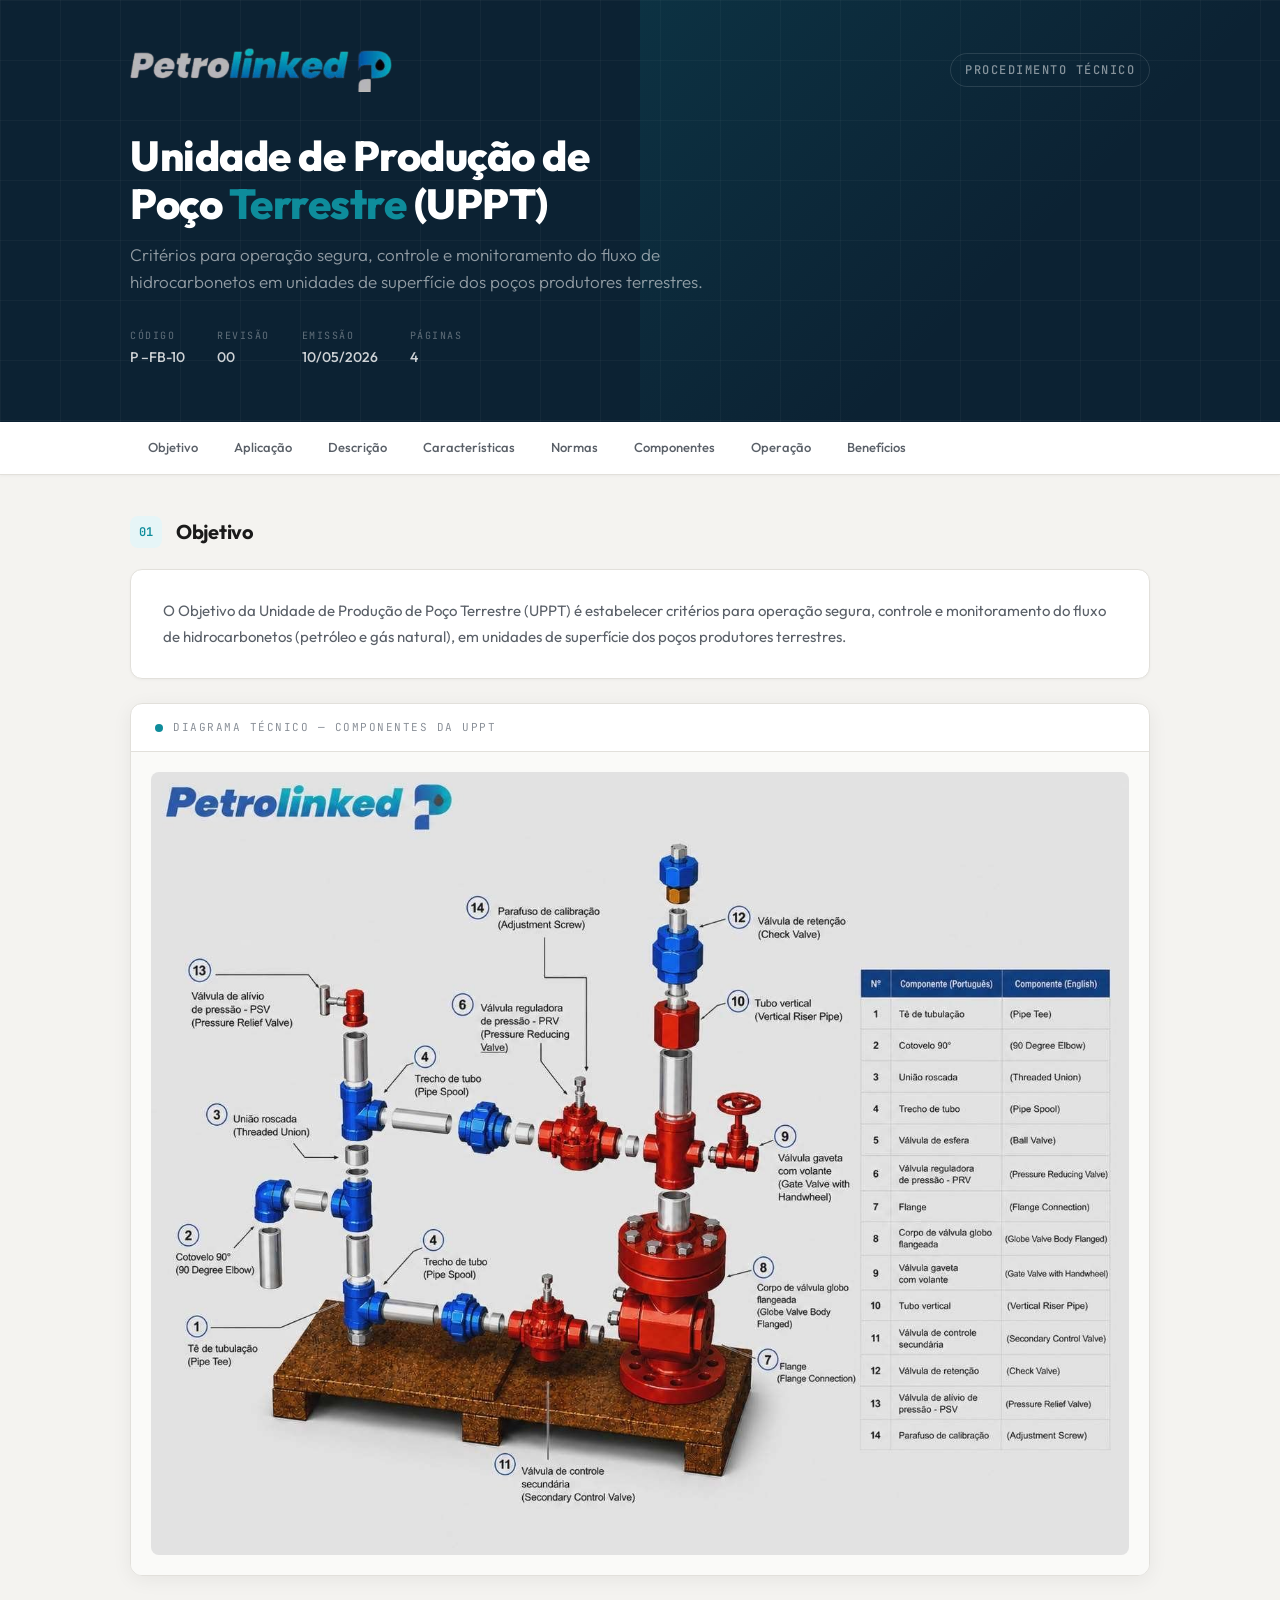
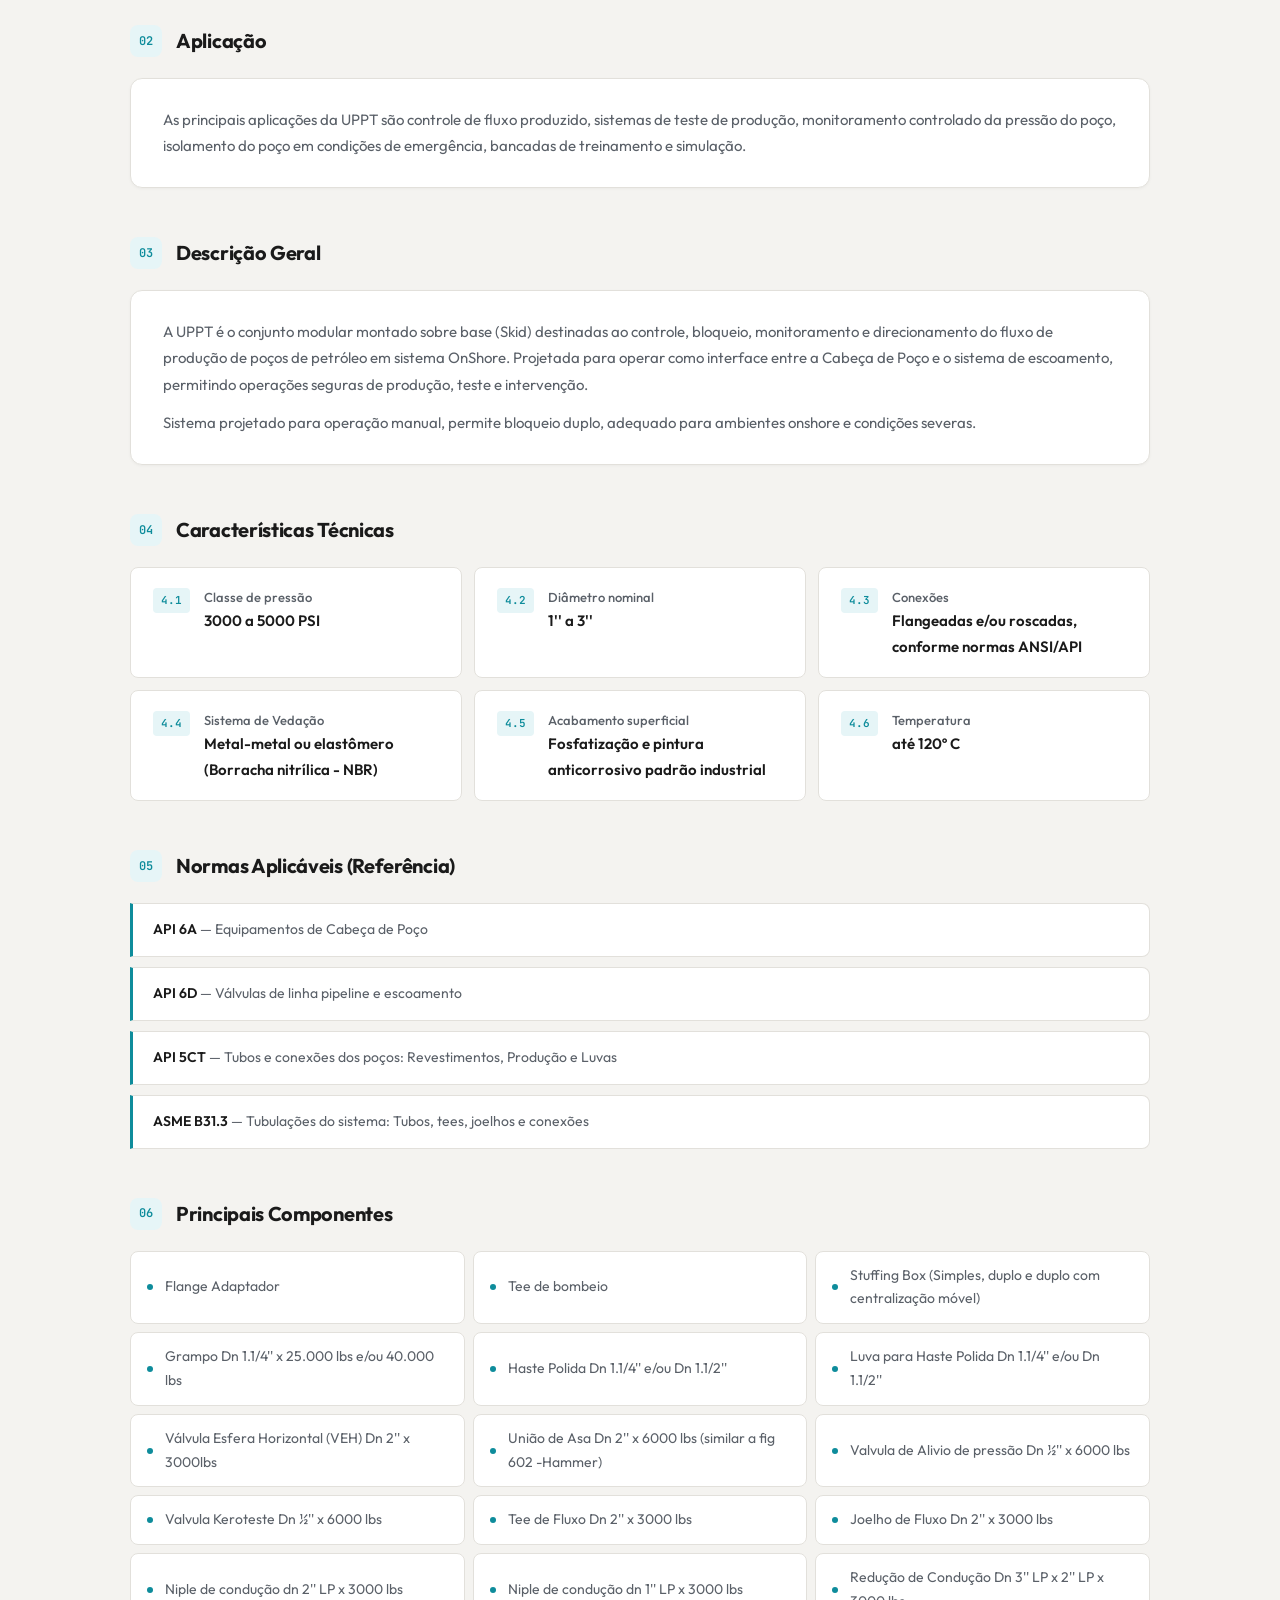
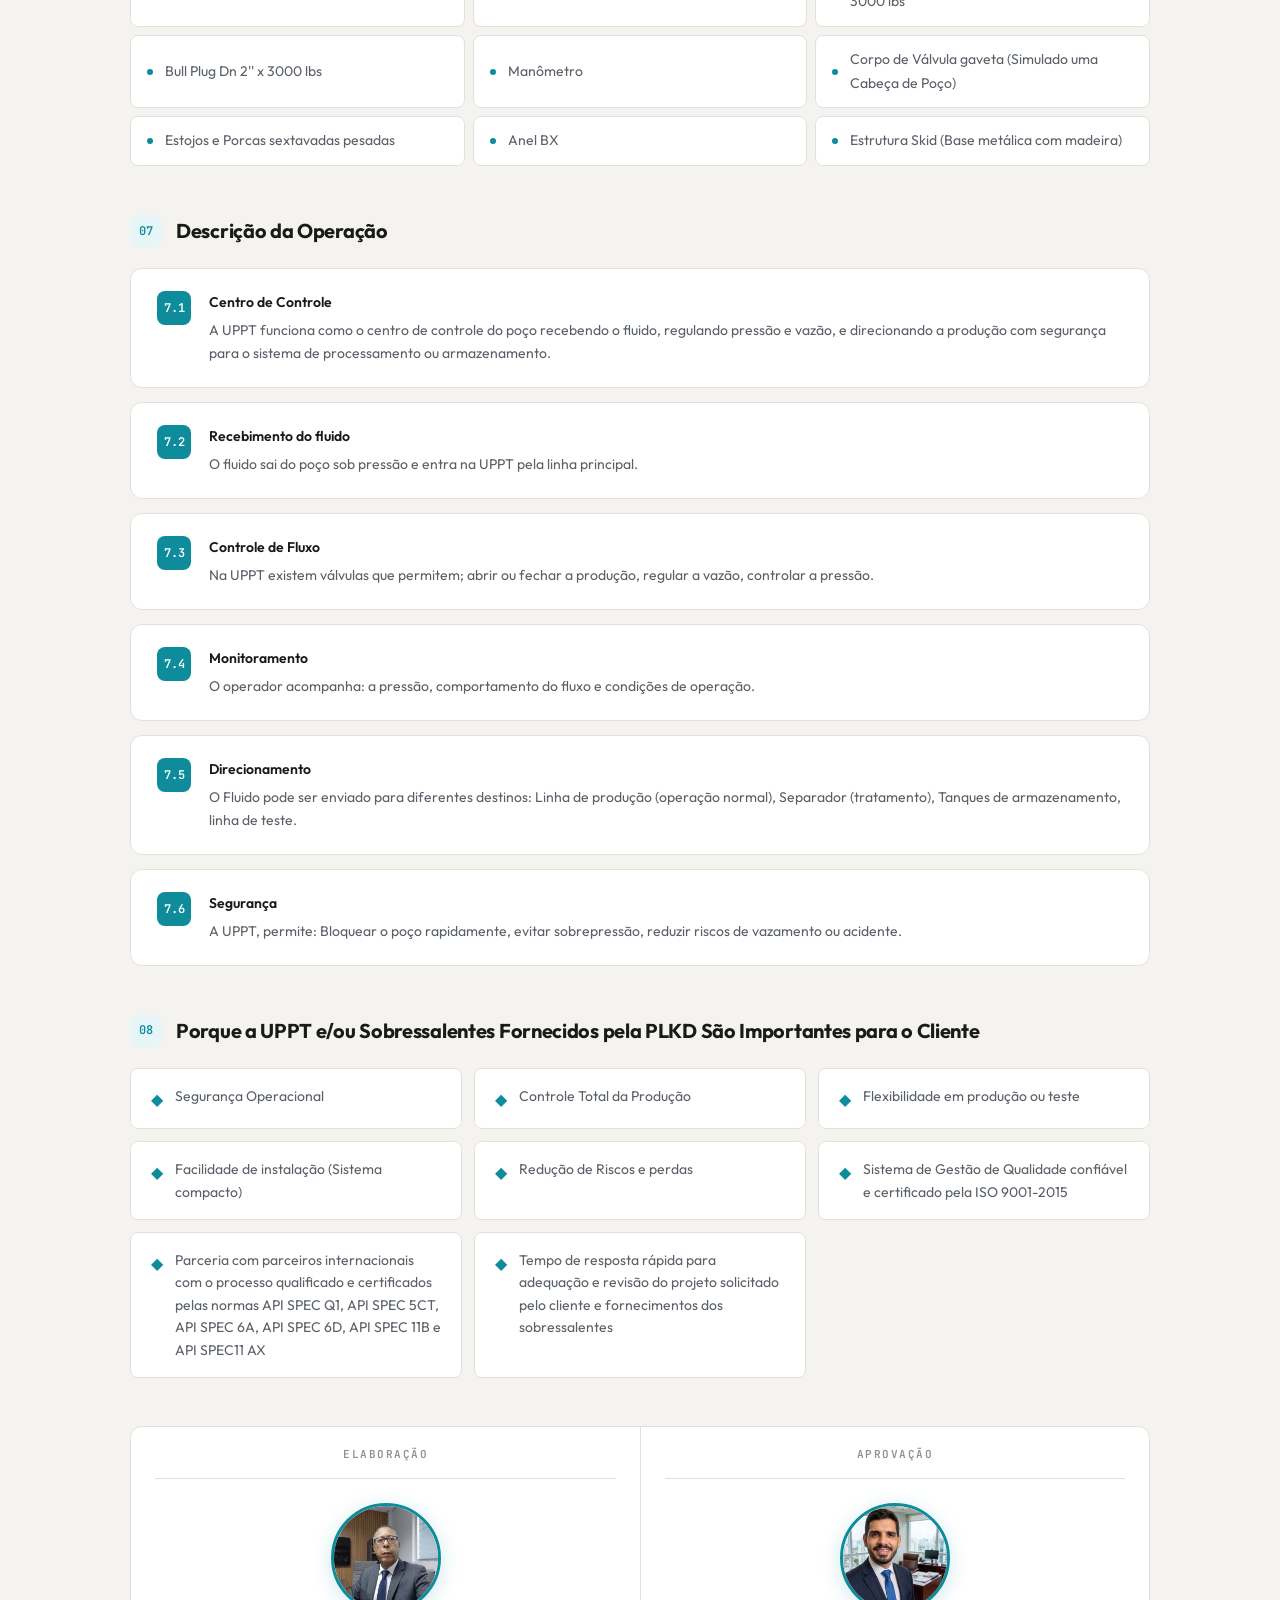
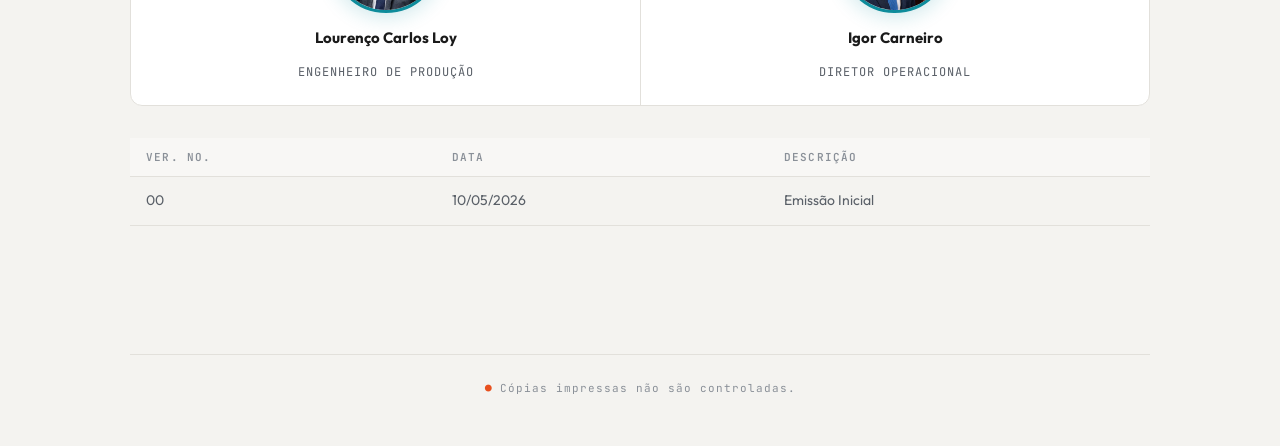
==== commit 77f9579d: "Add files via upload" ====
--- a/index.html
+++ b/index.html
@@ -1,848 +1,7 @@
-<!DOCTYPE html>
-<html lang="pt-BR">
-<head>
-<meta charset="UTF-8">
-<meta name="viewport" content="width=device-width, initial-scale=1.0">
-<title>UPPT — Procedimento P-FB-10 | Petrolinked</title>
-<link rel="preconnect" href="https://fonts.googleapis.com">
-<link href="https://fonts.googleapis.com/css2?family=Outfit:wght@300;400;500;600;700;800&family=JetBrains+Mono:wght@400;500;600&display=swap" rel="stylesheet">
-<style>
-  :root {
-    --bg: #f4f3f0;
-    --bg-card: #ffffff;
-    --bg-hero: #0c2233;
-    --text: #1a1a1a;
-    --text-muted: #5a6068;
-    --text-light: #8a9098;
-    --teal: #0e8c9b;
-    --teal-dark: #0a6e7a;
-    --teal-light: #e6f5f7;
-    --accent: #e8501e;
-    --border: #e2e0db;
-    --border-strong: #ccc8c0;
-    --mono-bg: #f8f7f5;
-    --shadow-sm: 0 1px 3px rgba(0,0,0,0.04);
-    --shadow-md: 0 4px 20px rgba(0,0,0,0.06);
-    --shadow-lg: 0 8px 40px rgba(0,0,0,0.08);
-    --radius: 12px;
-    --radius-sm: 8px;
-  }
-
-  * { margin: 0; padding: 0; box-sizing: border-box; }
-
-  html { scroll-behavior: smooth; }
-
-  body {
-    font-family: 'Outfit', sans-serif;
-    background: var(--bg);
-    color: var(--text);
-    font-size: 16px;
-    line-height: 1.7;
-    -webkit-font-smoothing: antialiased;
-  }
-
-  /* ===== HERO ===== */
-  .hero {
-    background: var(--bg-hero);
-    padding: 0;
-    position: relative;
-    overflow: hidden;
-  }
-  .hero::after {
-    content: '';
-    position: absolute;
-    top: 0; right: 0;
-    width: 50%;
-    height: 100%;
-    background: linear-gradient(135deg, rgba(14,140,155,0.15) 0%, transparent 60%);
-    pointer-events: none;
-  }
-  .hero-grid {
-    position: absolute;
-    top: 0; left: 0; right: 0; bottom: 0;
-    background-image:
-      linear-gradient(rgba(255,255,255,0.03) 1px, transparent 1px),
-      linear-gradient(90deg, rgba(255,255,255,0.03) 1px, transparent 1px);
-    background-size: 60px 60px;
-    pointer-events: none;
-  }
-  .hero-inner {
-    max-width: 1100px;
-    margin: 0 auto;
-    padding: 48px 40px 52px;
-    position: relative;
-    z-index: 1;
-  }
-  .hero-top {
-    display: flex;
-    align-items: center;
-    justify-content: space-between;
-    margin-bottom: 40px;
-  }
-  .hero-logo {
-    height: 44px;
-  }
-  .hero-badge {
-    font-family: 'JetBrains Mono', monospace;
-    font-size: 12px;
-    font-weight: 500;
-    color: rgba(255,255,255,0.5);
-    letter-spacing: 1.5px;
-    text-transform: uppercase;
-    border: 1px solid rgba(255,255,255,0.12);
-    padding: 6px 14px;
-    border-radius: 100px;
-  }
-  .hero h1 {
-    font-size: 42px;
-    font-weight: 800;
-    color: #fff;
-    line-height: 1.15;
-    letter-spacing: -0.5px;
-    margin-bottom: 12px;
-  }
-  .hero h1 span {
-    color: var(--teal);
-  }
-  .hero-sub {
-    font-size: 17px;
-    color: rgba(255,255,255,0.55);
-    font-weight: 300;
-    max-width: 600px;
-    line-height: 1.6;
-  }
-  .hero-meta {
-    display: flex;
-    gap: 32px;
-    margin-top: 32px;
-    flex-wrap: wrap;
-  }
-  .hero-meta-item {
-    display: flex;
-    flex-direction: column;
-    gap: 2px;
-  }
-  .hero-meta-label {
-    font-family: 'JetBrains Mono', monospace;
-    font-size: 10px;
-    text-transform: uppercase;
-    letter-spacing: 1.5px;
-    color: rgba(255,255,255,0.35);
-  }
-  .hero-meta-value {
-    font-size: 14px;
-    font-weight: 500;
-    color: rgba(255,255,255,0.8);
-  }
-
-  /* ===== NAV ===== */
-  .section-nav {
-    background: var(--bg-card);
-    border-bottom: 1px solid var(--border);
-    position: sticky;
-    top: 0;
-    z-index: 100;
-    box-shadow: var(--shadow-sm);
-  }
-  .section-nav-inner {
-    max-width: 1100px;
-    margin: 0 auto;
-    padding: 0 40px;
-    display: flex;
-    gap: 0;
-    overflow-x: auto;
-    -webkit-overflow-scrolling: touch;
-    scrollbar-width: none;
-  }
-  .section-nav-inner::-webkit-scrollbar { display: none; }
-  .nav-link {
-    font-size: 13px;
-    font-weight: 500;
-    color: var(--text-muted);
-    text-decoration: none;
-    padding: 14px 18px;
-    white-space: nowrap;
-    border-bottom: 2px solid transparent;
-    transition: all 0.2s;
-  }
-  .nav-link:hover {
-    color: var(--teal);
-    border-bottom-color: var(--teal);
-  }
-
-  /* ===== MAIN ===== */
-  .main {
-    max-width: 1100px;
-    margin: 0 auto;
-    padding: 40px 40px 80px;
-  }
-
-  /* ===== SECTION ===== */
-  .section {
-    margin-bottom: 48px;
-    animation: fadeUp 0.5s ease both;
-  }
-  .section:nth-child(1) { animation-delay: 0.05s; }
-  .section:nth-child(2) { animation-delay: 0.1s; }
-  .section:nth-child(3) { animation-delay: 0.15s; }
-  .section:nth-child(4) { animation-delay: 0.2s; }
-  .section:nth-child(5) { animation-delay: 0.25s; }
-  .section:nth-child(6) { animation-delay: 0.3s; }
-  .section:nth-child(7) { animation-delay: 0.35s; }
-  .section:nth-child(8) { animation-delay: 0.4s; }
-
-  @keyframes fadeUp {
-    from { opacity: 0; transform: translateY(16px); }
-    to { opacity: 1; transform: translateY(0); }
-  }
-
-  .section-header {
-    display: flex;
-    align-items: center;
-    gap: 14px;
-    margin-bottom: 20px;
-  }
-  .section-num {
-    font-family: 'JetBrains Mono', monospace;
-    font-size: 12px;
-    font-weight: 600;
-    color: var(--teal);
-    background: var(--teal-light);
-    width: 32px;
-    height: 32px;
-    border-radius: 8px;
-    display: flex;
-    align-items: center;
-    justify-content: center;
-    flex-shrink: 0;
-  }
-  .section-title {
-    font-size: 20px;
-    font-weight: 700;
-    color: var(--text);
-    letter-spacing: -0.3px;
-  }
-
-  /* ===== CARD ===== */
-  .card {
-    background: var(--bg-card);
-    border: 1px solid var(--border);
-    border-radius: var(--radius);
-    padding: 28px 32px;
-    box-shadow: var(--shadow-sm);
-  }
-  .card p {
-    color: var(--text-muted);
-    line-height: 1.75;
-    font-size: 15px;
-  }
-  .card p + p {
-    margin-top: 12px;
-  }
-
-  /* ===== DIAGRAM ===== */
-  .diagram-card {
-    background: var(--bg-card);
-    border: 1px solid var(--border);
-    border-radius: var(--radius);
-    overflow: hidden;
-    box-shadow: var(--shadow-md);
-  }
-  .diagram-label {
-    padding: 14px 24px;
-    border-bottom: 1px solid var(--border);
-    display: flex;
-    align-items: center;
-    gap: 10px;
-  }
-  .diagram-dot {
-    width: 8px;
-    height: 8px;
-    border-radius: 50%;
-    background: var(--teal);
-    flex-shrink: 0;
-  }
-  .diagram-label span {
-    font-family: 'JetBrains Mono', monospace;
-    font-size: 11px;
-    text-transform: uppercase;
-    letter-spacing: 1.5px;
-    color: var(--text-light);
-  }
-  .diagram-img-wrap {
-    padding: 20px;
-    background: #fafaf8;
-  }
-  .diagram-img-wrap img {
-    width: 100%;
-    height: auto;
-    display: block;
-    border-radius: var(--radius-sm);
-  }
-
-  /* ===== SPECS GRID ===== */
-  .specs-grid {
-    display: grid;
-    grid-template-columns: repeat(auto-fill, minmax(300px, 1fr));
-    gap: 12px;
-  }
-  .spec-item {
-    background: var(--bg-card);
-    border: 1px solid var(--border);
-    border-radius: var(--radius-sm);
-    padding: 18px 22px;
-    display: flex;
-    align-items: flex-start;
-    gap: 14px;
-    transition: border-color 0.2s;
-  }
-  .spec-item:hover {
-    border-color: var(--teal);
-  }
-  .spec-id {
-    font-family: 'JetBrains Mono', monospace;
-    font-size: 11px;
-    font-weight: 600;
-    color: var(--teal);
-    background: var(--teal-light);
-    padding: 3px 8px;
-    border-radius: 4px;
-    flex-shrink: 0;
-    margin-top: 2px;
-  }
-  .spec-label {
-    font-size: 13px;
-    font-weight: 500;
-    color: var(--text-muted);
-  }
-  .spec-value {
-    font-size: 15px;
-    font-weight: 600;
-    color: var(--text);
-  }
-
-  /* ===== NORMS LIST ===== */
-  .norms-list {
-    display: flex;
-    flex-direction: column;
-    gap: 10px;
-  }
-  .norm-item {
-    background: var(--bg-card);
-    border: 1px solid var(--border);
-    border-left: 3px solid var(--teal);
-    border-radius: 0 var(--radius-sm) var(--radius-sm) 0;
-    padding: 14px 20px;
-    font-size: 14px;
-    color: var(--text-muted);
-    transition: border-left-color 0.2s, background 0.2s;
-  }
-  .norm-item:hover {
-    border-left-color: var(--accent);
-    background: #fefefe;
-  }
-  .norm-item strong {
-    color: var(--text);
-    font-weight: 600;
-  }
-
-  /* ===== COMPONENTS LIST ===== */
-  .comp-grid {
-    display: grid;
-    grid-template-columns: repeat(auto-fill, minmax(280px, 1fr));
-    gap: 8px;
-  }
-  .comp-item {
-    display: flex;
-    align-items: center;
-    gap: 12px;
-    padding: 12px 16px;
-    border-radius: var(--radius-sm);
-    background: var(--bg-card);
-    border: 1px solid var(--border);
-    font-size: 14px;
-    color: var(--text-muted);
-    transition: all 0.2s;
-  }
-  .comp-item:hover {
-    background: var(--teal-light);
-    border-color: var(--teal);
-    color: var(--text);
-  }
-  .comp-bullet {
-    width: 6px;
-    height: 6px;
-    border-radius: 50%;
-    background: var(--teal);
-    flex-shrink: 0;
-  }
-
-  /* ===== OPERATION STEPS ===== */
-  .op-steps {
-    display: flex;
-    flex-direction: column;
-    gap: 14px;
-  }
-  .op-step {
-    background: var(--bg-card);
-    border: 1px solid var(--border);
-    border-radius: var(--radius);
-    padding: 22px 26px;
-    display: flex;
-    gap: 18px;
-    align-items: flex-start;
-    transition: box-shadow 0.2s;
-  }
-  .op-step:hover {
-    box-shadow: var(--shadow-md);
-  }
-  .op-num {
-    font-family: 'JetBrains Mono', monospace;
-    font-size: 12px;
-    font-weight: 600;
-    color: #fff;
-    background: var(--teal);
-    width: 34px;
-    height: 34px;
-    border-radius: 8px;
-    display: flex;
-    align-items: center;
-    justify-content: center;
-    flex-shrink: 0;
-  }
-  .op-content {
-    flex: 1;
-  }
-  .op-title {
-    font-size: 14px;
-    font-weight: 600;
-    color: var(--text);
-    margin-bottom: 4px;
-  }
-  .op-desc {
-    font-size: 14px;
-    color: var(--text-muted);
-    line-height: 1.65;
-  }
-
-  /* ===== BENEFITS ===== */
-  .benefits-grid {
-    display: grid;
-    grid-template-columns: repeat(auto-fill, minmax(300px, 1fr));
-    gap: 12px;
-  }
-  .benefit-item {
-    background: var(--bg-card);
-    border: 1px solid var(--border);
-    border-radius: var(--radius-sm);
-    padding: 16px 20px;
-    font-size: 14px;
-    color: var(--text-muted);
-    display: flex;
-    align-items: flex-start;
-    gap: 12px;
-    line-height: 1.6;
-  }
-  .benefit-icon {
-    color: var(--teal);
-    font-size: 16px;
-    flex-shrink: 0;
-    margin-top: 2px;
-  }
-
-  /* ===== FOOTER / APPROVAL ===== */
-  .approval-section {
-    background: var(--bg-card);
-    border: 1px solid var(--border);
-    border-radius: var(--radius);
-    overflow: hidden;
-  }
-  .approval-row {
-    display: grid;
-    grid-template-columns: 1fr 1fr;
-  }
-  .approval-cell {
-    padding: 18px 24px;
-    text-align: center;
-  }
-  .approval-cell + .approval-cell {
-    border-left: 1px solid var(--border);
-  }
-  .approval-head {
-    background: #f8f7f5;
-    border-bottom: 1px solid var(--border);
-  }
-  .approval-head .approval-cell {
-    font-family: 'JetBrains Mono', monospace;
-    font-size: 11px;
-    text-transform: uppercase;
-    letter-spacing: 1.5px;
-    color: var(--text-light);
-    font-weight: 600;
-    padding: 12px 24px;
-  }
-  .approval-cell .name {
-    font-weight: 600;
-    font-size: 15px;
-    color: var(--text);
-  }
-
-  /* ===== REVISION ===== */
-  .revision-table {
-    width: 100%;
-    border-collapse: collapse;
-    font-size: 14px;
-    margin-top: 12px;
-  }
-  .revision-table th {
-    font-family: 'JetBrains Mono', monospace;
-    font-size: 11px;
-    text-transform: uppercase;
-    letter-spacing: 1.2px;
-    color: var(--text-light);
-    font-weight: 600;
-    padding: 10px 16px;
-    text-align: left;
-    background: #f8f7f5;
-    border-bottom: 1px solid var(--border);
-  }
-  .revision-table td {
-    padding: 12px 16px;
-    border-bottom: 1px solid var(--border);
-    color: var(--text-muted);
-  }
-
-  /* ===== SITE FOOTER ===== */
-  .site-footer {
-    max-width: 1100px;
-    margin: 0 auto;
-    padding: 0 40px 48px;
-    text-align: center;
-  }
-  .footer-line {
-    font-family: 'JetBrains Mono', monospace;
-    font-size: 11px;
-    color: var(--text-light);
-    letter-spacing: 1px;
-    padding-top: 24px;
-    border-top: 1px solid var(--border);
-  }
-  .footer-line .warn {
-    color: var(--accent);
-  }
-
-  /* ===== RESPONSIVE ===== */
-  @media (max-width: 768px) {
-    .hero-inner { padding: 32px 20px 36px; }
-    .hero h1 { font-size: 28px; }
-    .hero-top { flex-direction: column; align-items: flex-start; gap: 12px; }
-    .section-nav-inner { padding: 0 16px; }
-    .main { padding: 24px 16px 60px; }
-    .specs-grid, .comp-grid, .benefits-grid { grid-template-columns: 1fr; }
-    .card { padding: 20px; }
-    .hero-meta { gap: 20px; }
-    .approval-row { grid-template-columns: 1fr; }
-    .approval-cell + .approval-cell { border-left: none; border-top: 1px solid var(--border); }
-  }
-</style>
-</head>
-<body>
-
-<!-- HERO -->
-<header class="hero">
-  <div class="hero-grid"></div>
-  <div class="hero-inner">
-    <div class="hero-top">
-      <img src="[data-uri]" alt="Petrolinked" class="hero-logo">
-      <div class="hero-badge">Procedimento Técnico</div>
-    </div>
-    <h1>Unidade de Produção de<br>Poço <span>Terrestre</span> (UPPT)</h1>
-    <p class="hero-sub">Critérios para operação segura, controle e monitoramento do fluxo de hidrocarbonetos em unidades de superfície dos poços produtores terrestres.</p>
-    <div class="hero-meta">
-      <div class="hero-meta-item">
-        <span class="hero-meta-label">Código</span>
-        <span class="hero-meta-value">P –FB-10</span>
-      </div>
-      <div class="hero-meta-item">
-        <span class="hero-meta-label">Revisão</span>
-        <span class="hero-meta-value">00</span>
-      </div>
-      <div class="hero-meta-item">
-        <span class="hero-meta-label">Emissão</span>
-        <span class="hero-meta-value">10/05/2026</span>
-      </div>
-      <div class="hero-meta-item">
-        <span class="hero-meta-label">Páginas</span>
-        <span class="hero-meta-value">4</span>
-      </div>
-    </div>
-  </div>
-</header>
-
-<!-- NAV -->
-<nav class="section-nav">
-  <div class="section-nav-inner">
-    <a href="#objetivo" class="nav-link">Objetivo</a>
-    <a href="#aplicacao" class="nav-link">Aplicação</a>
-    <a href="#descricao" class="nav-link">Descrição</a>
-    <a href="#caracteristicas" class="nav-link">Características</a>
-    <a href="#normas" class="nav-link">Normas</a>
-    <a href="#componentes" class="nav-link">Componentes</a>
-    <a href="#operacao" class="nav-link">Operação</a>
-    <a href="#beneficios" class="nav-link">Benefícios</a>
-  </div>
-</nav>
-
-<!-- MAIN -->
-<main class="main">
-
-  <!-- 1. OBJETIVO -->
-  <section class="section" id="objetivo">
-    <div class="section-header">
-      <div class="section-num">01</div>
-      <h2 class="section-title">Objetivo</h2>
-    </div>
-    <div class="card">
-      <p>O Objetivo da Unidade de Produção de Poço Terrestre (UPPT) é estabelecer critérios para operação segura, controle e monitoramento do fluxo de hidrocarbonetos (petróleo e gás natural), em unidades de superfície dos poços produtores terrestres.</p>
-    </div>
-    <div class="diagram-card" style="margin-top: 24px;">
-      <div class="diagram-label">
-        <div class="diagram-dot"></div>
-        <span>Diagrama Técnico — Componentes da UPPT</span>
-      </div>
-      <div class="diagram-img-wrap">
-        <img src="[data-uri]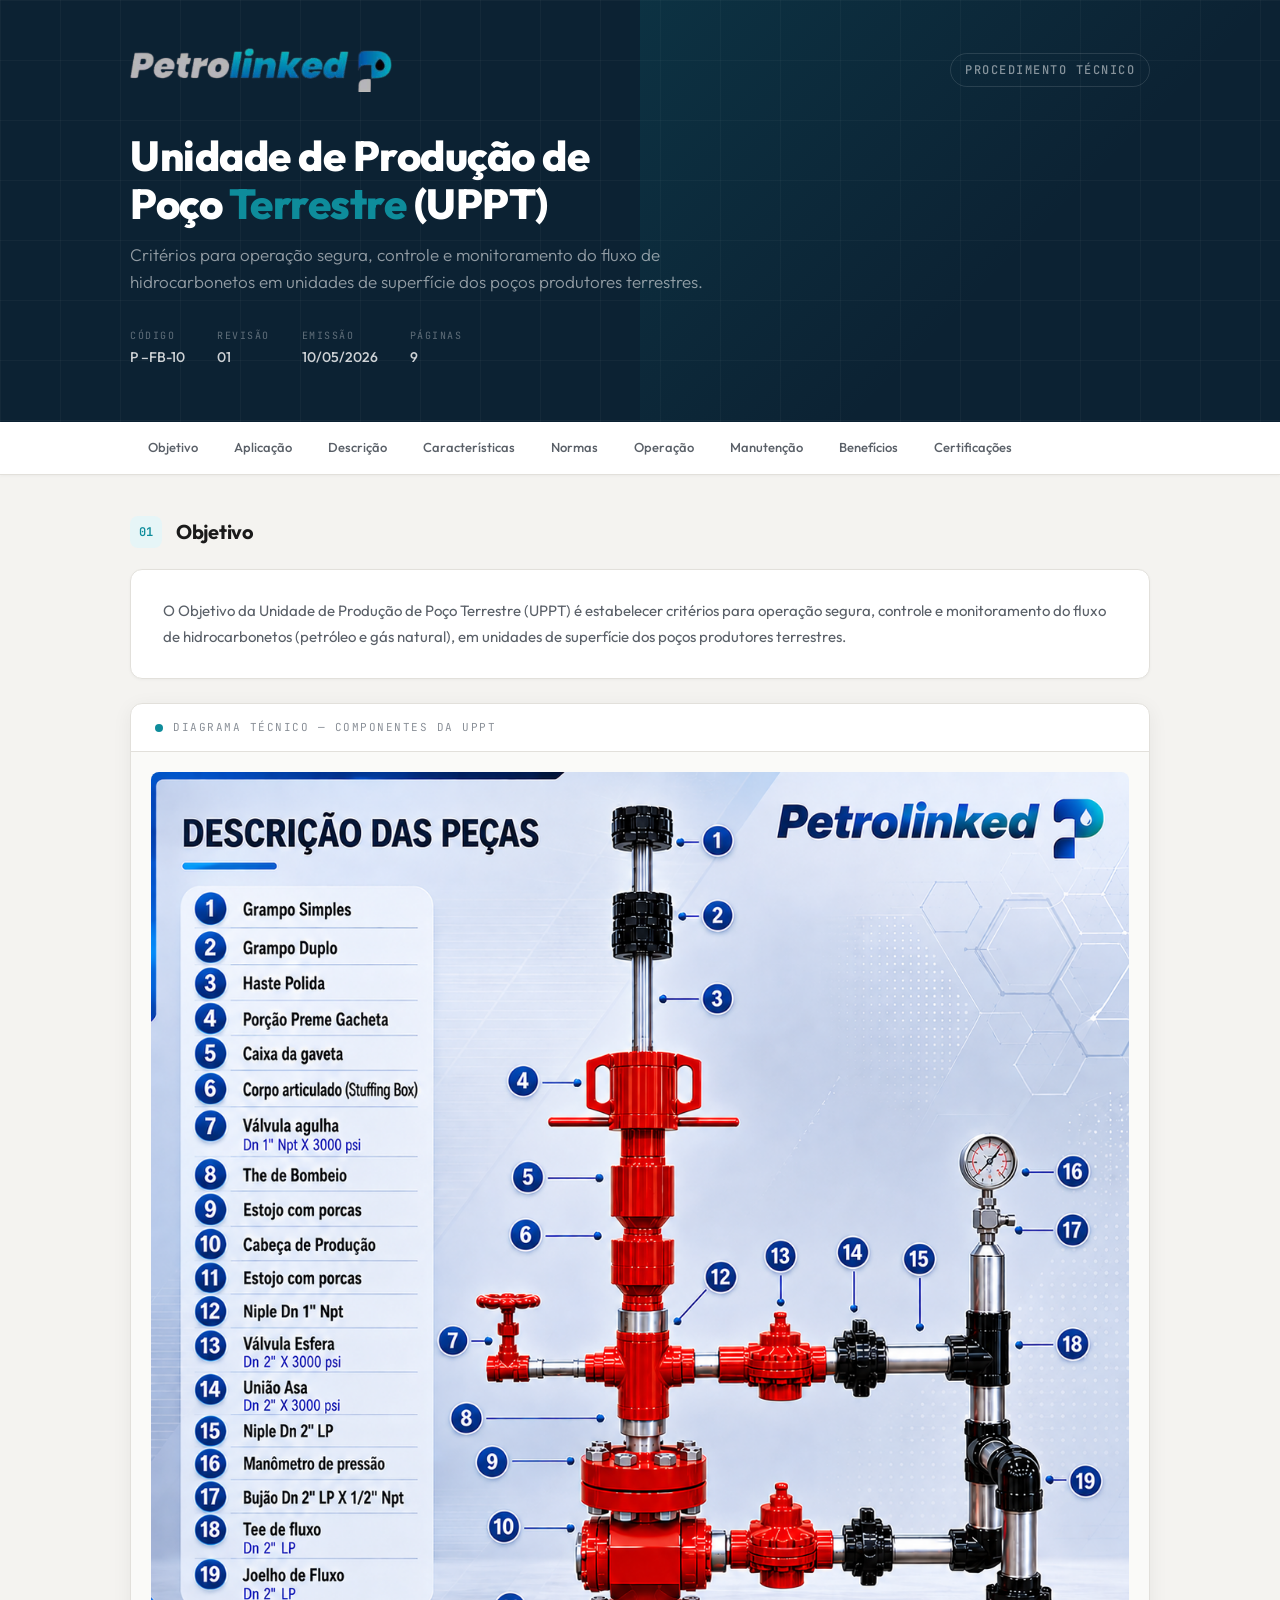
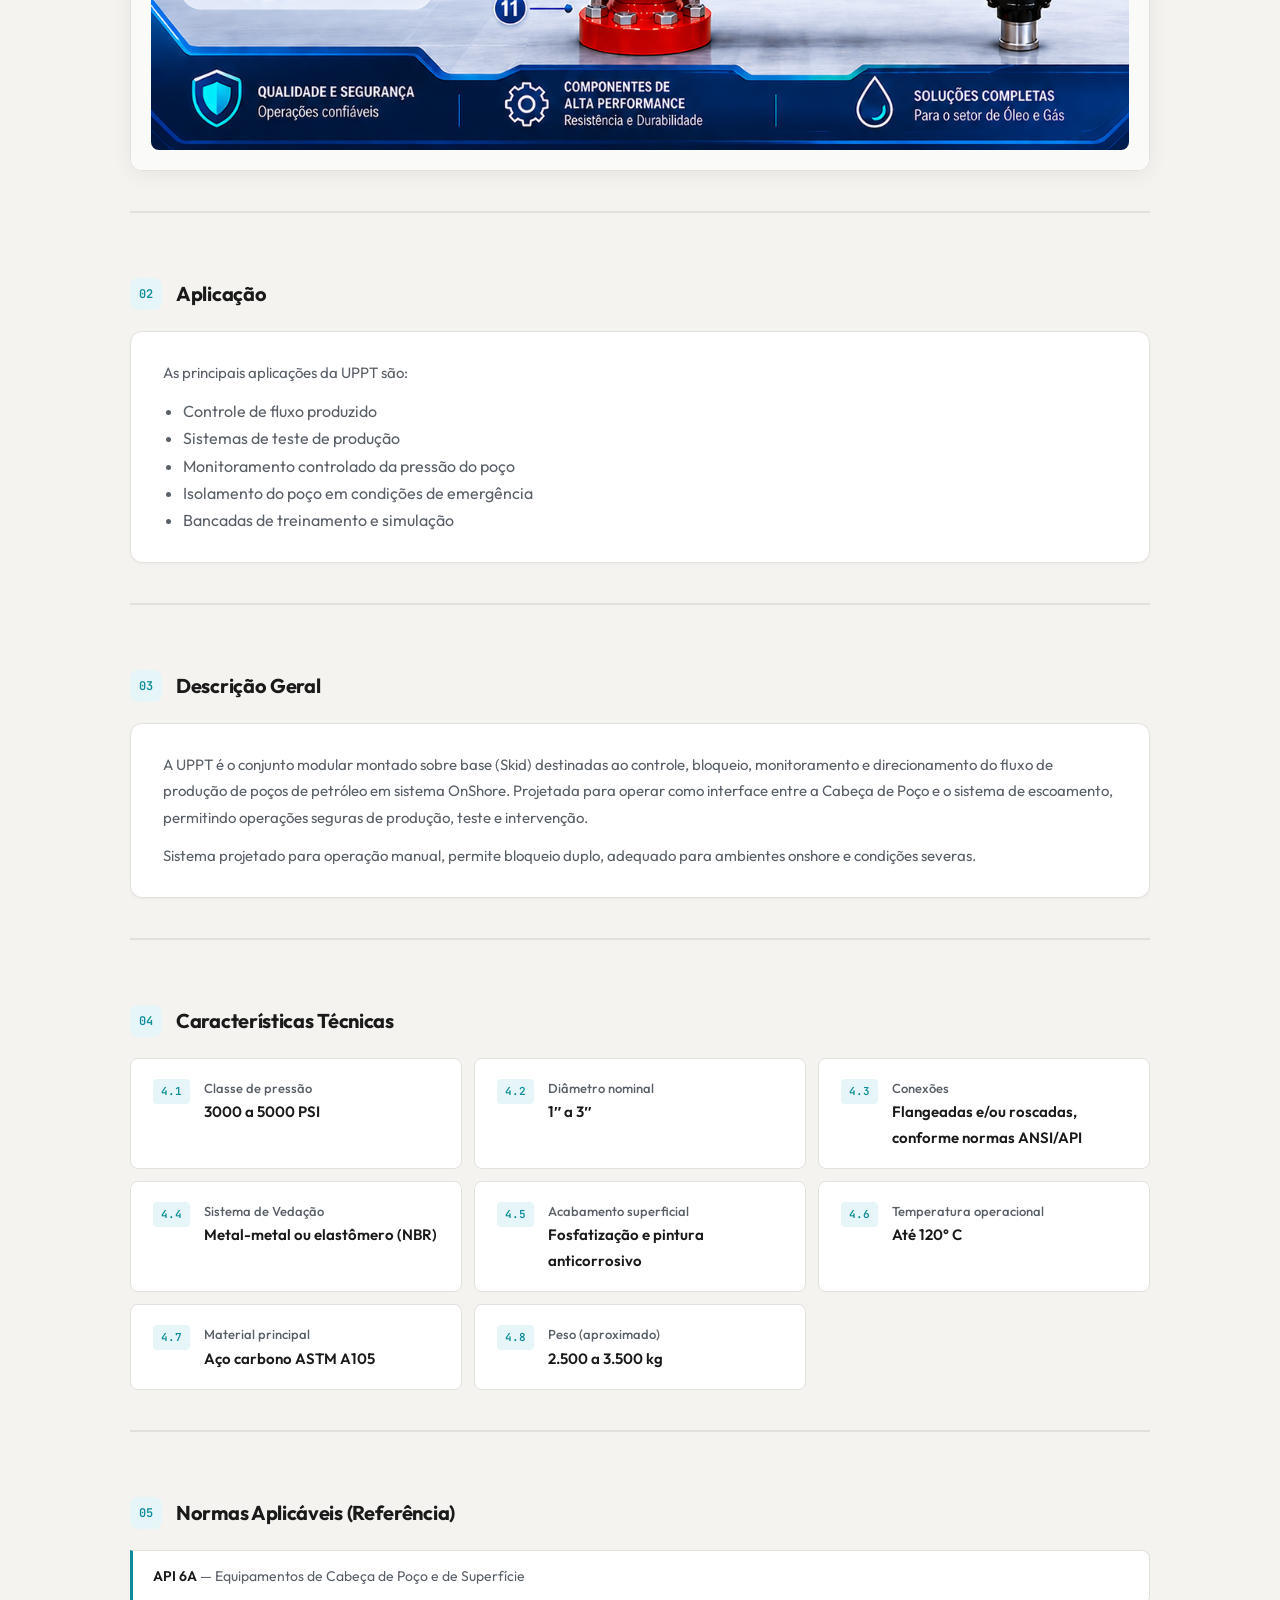
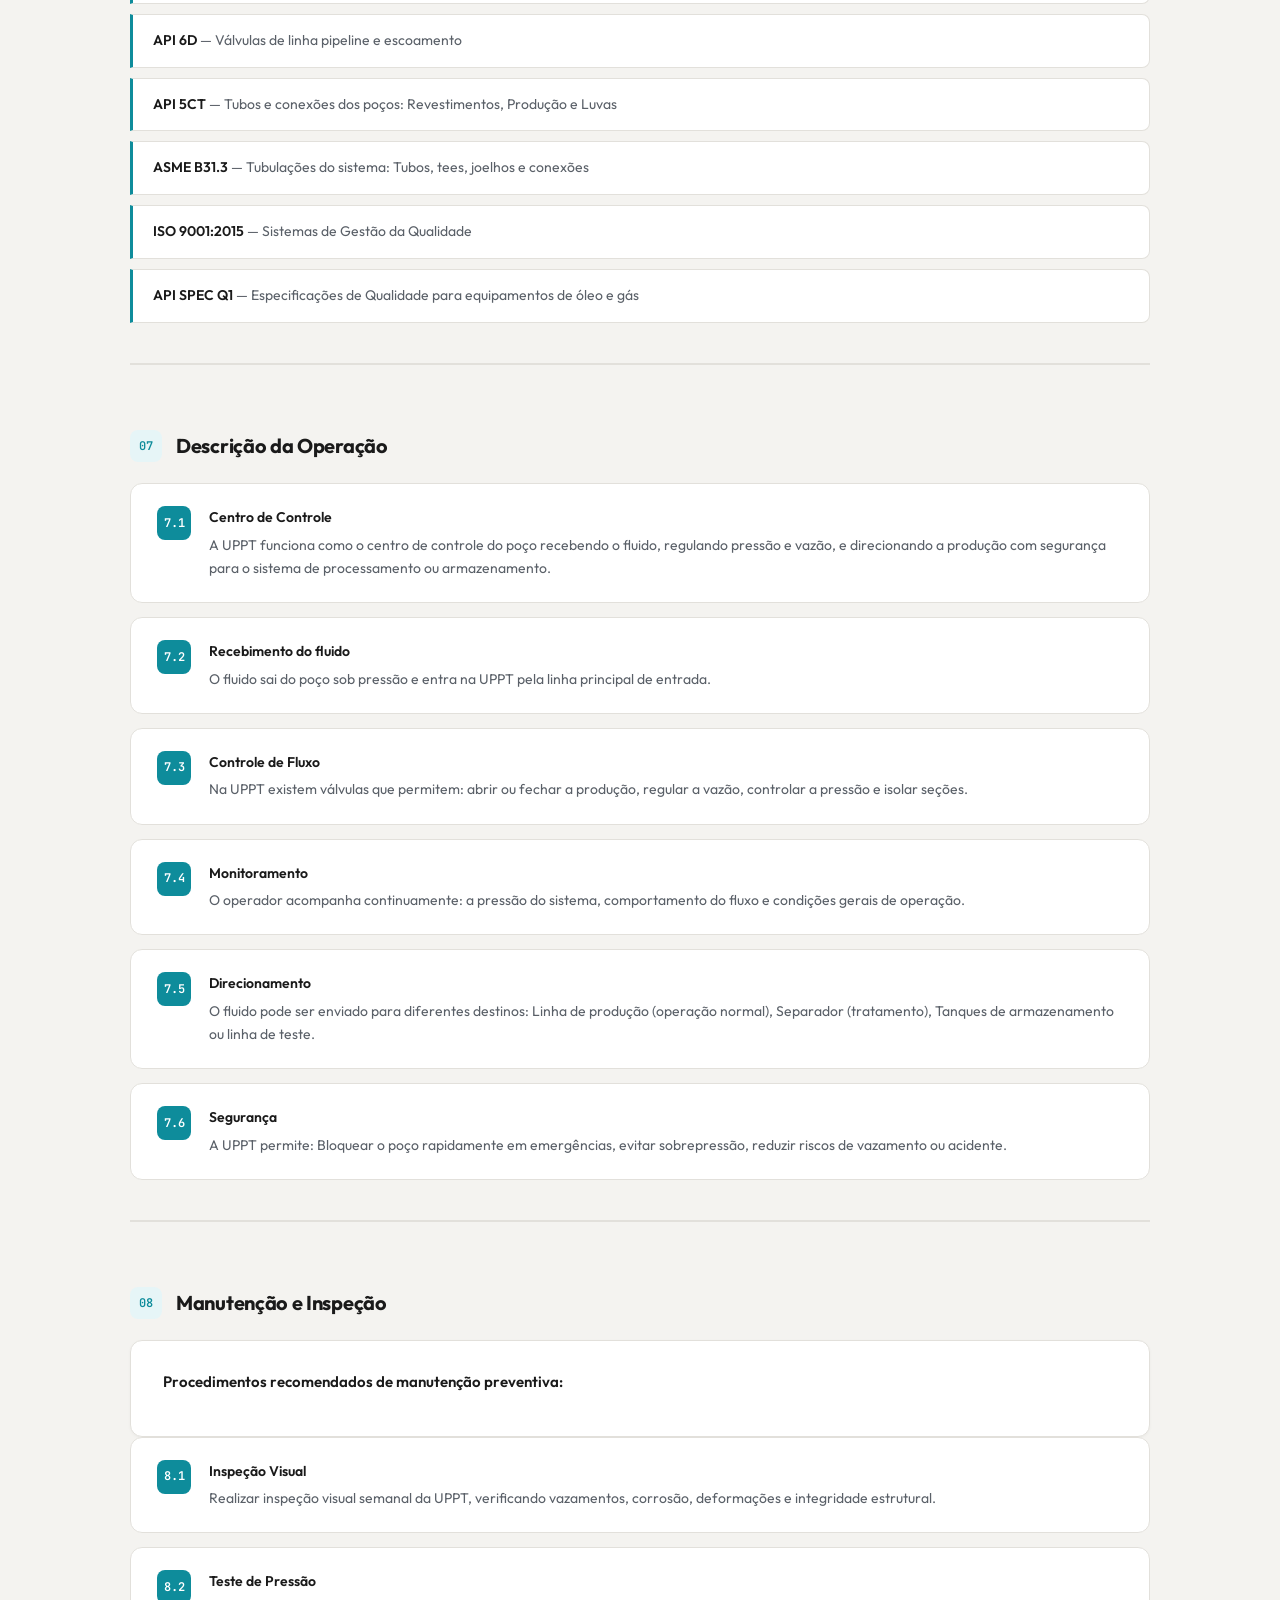
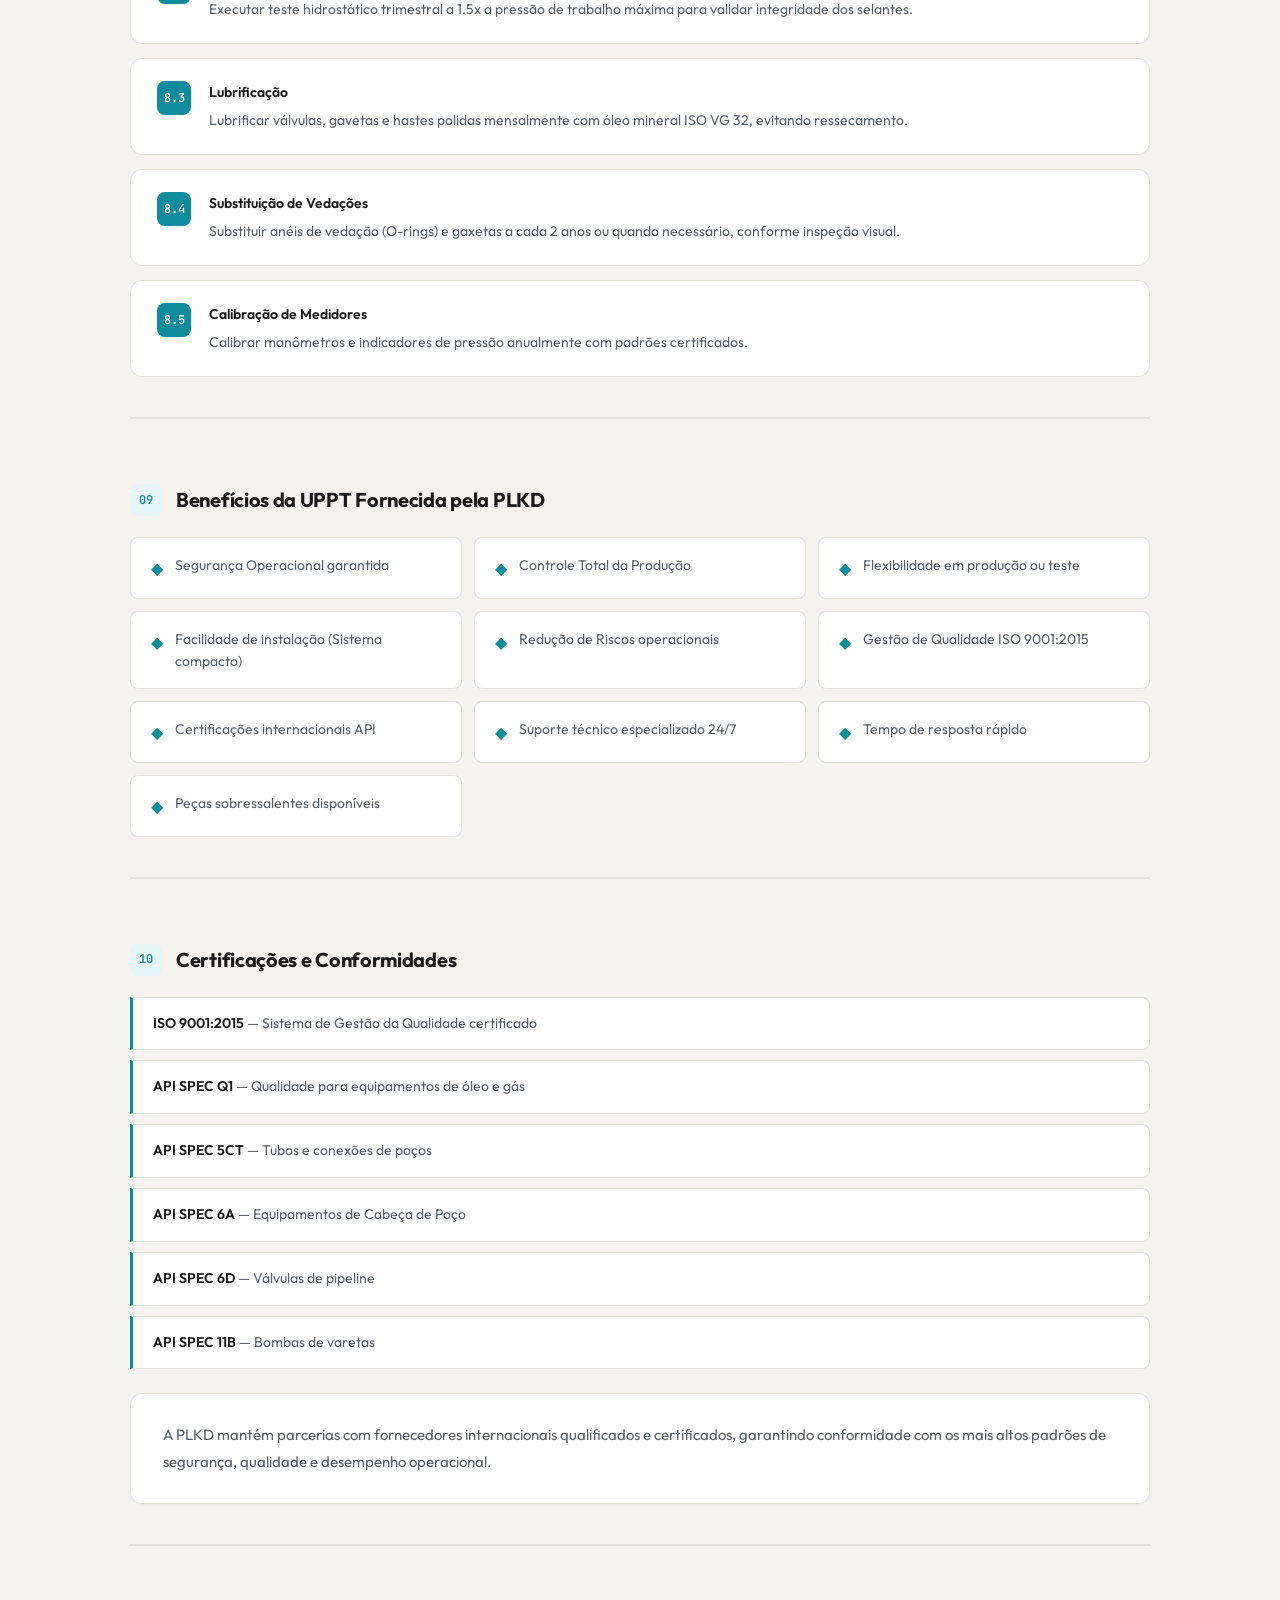
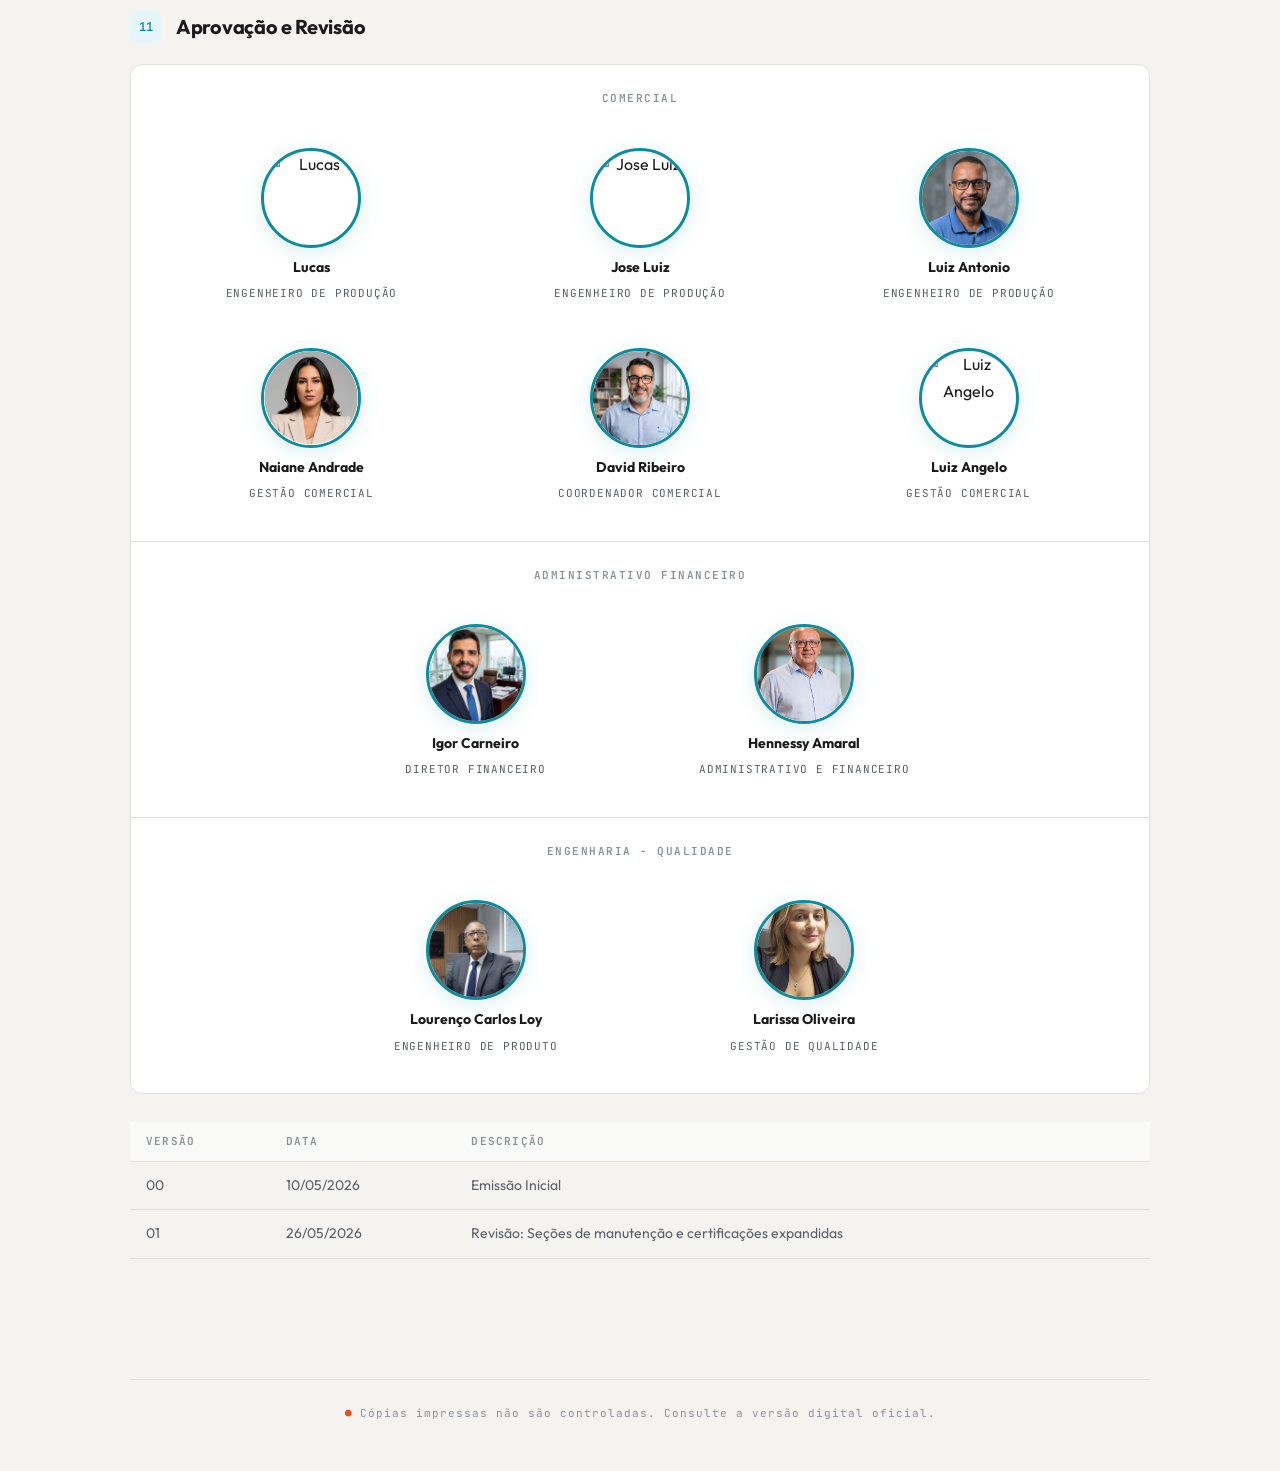
==== commit 4866c824: "king" ====
--- a/index.html
+++ b/index.html
@@ -1,7 +1,571 @@
-<!DOCTYPE html> <html lang="pt-BR"> <head> <meta charset="UTF-8"> <meta name="viewport" content="width=device-width, initial-scale=1.0"> <title>UPPT — Procedimento P-FB-10 | Petrolinked</title> <link rel="preconnect" href="https://fonts.googleapis.com"> <link href="https://fonts.googleapis.com/css2?family=Outfit:wght@300;400;500;600;700;800&family=JetBrains+Mono:wght@400;500;600&display=swap" rel="stylesheet"> <style> :root { --bg: #f4f3f0; --bg-card: #ffffff; --bg-hero: #0c2233; --text: #1a1a1a; --text-muted: #5a6068; --text-light: #8a9098; --teal: #0e8c9b; --teal-dark: #0a6e7a; --teal-light: #e6f5f7; --accent: #e8501e; --border: #e2e0db; --border-strong: #ccc8c0; --mono-bg: #f8f7f5; --shadow-sm: 0 1px 3px rgba(0,0,0,0.04); --shadow-md: 0 4px 20px rgba(0,0,0,0.06); --shadow-lg: 0 8px 40px rgba(0,0,0,0.08); --radius: 12px; --radius-sm: 8px; } * { margin: 0; padding: 0; box-sizing: border-box; } html { scroll-behavior: smooth; } body { font-family: 'Outfit', sans-serif; background: var(--bg); color: var(--text); font-size: 16px; line-height: 1.7; -webkit-font-smoothing: antialiased; }  .hero { background: var(--bg-hero); padding: 0; position: relative; overflow: hidden; } .hero::after { content: ''; position: absolute; top: 0; right: 0; width: 50%; height: 100%; background: linear-gradient(135deg, rgba(14,140,155,0.15) 0%, transparent 60%); pointer-events: none; } .hero-grid { position: absolute; top: 0; left: 0; right: 0; bottom: 0; background-image: linear-gradient(rgba(255,255,255,0.03) 1px, transparent 1px), linear-gradient(90deg, rgba(255,255,255,0.03) 1px, transparent 1px); background-size: 60px 60px; pointer-events: none; } .hero-inner { max-width: 1100px; margin: 0 auto; padding: 48px 40px 52px; position: relative; z-index: 1; } .hero-top { display: flex; align-items: center; justify-content: space-between; margin-bottom: 40px; } .hero-logo { height: 44px; } .hero-badge { font-family: 'JetBrains Mono', monospace; font-size: 12px; font-weight: 500; color: rgba(255,255,255,0.5); letter-spacing: 1.5px; text-transform: uppercase; border: 1px solid rgba(255,255,255,0.12); padding: 6px 14px; border-radius: 100px; } .hero h1 { font-size: 42px; font-weight: 800; color: #fff; line-height: 1.15; letter-spacing: -0.5px; margin-bottom: 12px; } .hero h1 span { color: var(--teal); } .hero-sub { font-size: 17px; color: rgba(255,255,255,0.55); font-weight: 300; max-width: 600px; line-height: 1.6; } .hero-meta { display: flex; gap: 32px; margin-top: 32px; flex-wrap: wrap; } .hero-meta-item { display: flex; flex-direction: column; gap: 2px; } .hero-meta-label { font-family: 'JetBrains Mono', monospace; font-size: 10px; text-transform: uppercase; letter-spacing: 1.5px; color: rgba(255,255,255,0.35); } .hero-meta-value { font-size: 14px; font-weight: 500; color: rgba(255,255,255,0.8); }  .section-nav { background: var(--bg-card); border-bottom: 1px solid var(--border); position: sticky; top: 0; z-index: 100; box-shadow: var(--shadow-sm); } .section-nav-inner { max-width: 1100px; margin: 0 auto; padding: 0 40px; display: flex; gap: 0; overflow-x: auto; -webkit-overflow-scrolling: touch; scrollbar-width: none; } .section-nav-inner::-webkit-scrollbar { display: none; } .nav-link { font-size: 13px; font-weight: 500; color: var(--text-muted); text-decoration: none; padding: 14px 18px; white-space: nowrap; border-bottom: 2px solid transparent; transition: all 0.2s; } .nav-link:hover { color: var(--teal); border-bottom-color: var(--teal); }  .main { max-width: 1100px; margin: 0 auto; padding: 40px 40px 80px; }  .section { margin-bottom: 48px; animation: fadeUp 0.5s ease both; } .section:nth-child(1) { animation-delay: 0.05s; } .section:nth-child(2) { animation-delay: 0.1s; } .section:nth-child(3) { animation-delay: 0.15s; } .section:nth-child(4) { animation-delay: 0.2s; } .section:nth-child(5) { animation-delay: 0.25s; } .section:nth-child(6) { animation-delay: 0.3s; } .section:nth-child(7) { animation-delay: 0.35s; } .section:nth-child(8) { animation-delay: 0.4s; } @keyframes fadeUp { from { opacity: 0; transform: translateY(16px); } to { opacity: 1; transform: translateY(0); } } .section-header { display: flex; align-items: center; gap: 14px; margin-bottom: 20px; } .section-num { font-family: 'JetBrains Mono', monospace; font-size: 12px; font-weight: 600; color: var(--teal); background: var(--teal-light); width: 32px; height: 32px; border-radius: 8px; display: flex; align-items: center; justify-content: center; flex-shrink: 0; } .section-title { font-size: 20px; font-weight: 700; color: var(--text); letter-spacing: -0.3px; }  .card { background: var(--bg-card); border: 1px solid var(--border); border-radius: var(--radius); padding: 28px 32px; box-shadow: var(--shadow-sm); } .card p { color: var(--text-muted); line-height: 1.75; font-size: 15px; } .card p + p { margin-top: 12px; }  .diagram-card { background: var(--bg-card); border: 1px solid var(--border); border-radius: var(--radius); overflow: hidden; box-shadow: var(--shadow-md); } .diagram-label { padding: 14px 24px; border-bottom: 1px solid var(--border); display: flex; align-items: center; gap: 10px; } .diagram-dot { width: 8px; height: 8px; border-radius: 50%; background: var(--teal); flex-shrink: 0; } .diagram-label span { font-family: 'JetBrains Mono', monospace; font-size: 11px; text-transform: uppercase; letter-spacing: 1.5px; color: var(--text-light); } .diagram-img-wrap { padding: 20px; background: #fafaf8; } .diagram-img-wrap img { width: 100%; height: auto; display: block; border-radius: var(--radius-sm); }  .specs-grid { display: grid; grid-template-columns: repeat(auto-fill, minmax(300px, 1fr)); gap: 12px; } .spec-item { background: var(--bg-card); border: 1px solid var(--border); border-radius: var(--radius-sm); padding: 18px 22px; display: flex; align-items: flex-start; gap: 14px; transition: border-color 0.2s; } .spec-item:hover { border-color: var(--teal); } .spec-id { font-family: 'JetBrains Mono', monospace; font-size: 11px; font-weight: 600; color: var(--teal); background: var(--teal-light); padding: 3px 8px; border-radius: 4px; flex-shrink: 0; margin-top: 2px; } .spec-label { font-size: 13px; font-weight: 500; color: var(--text-muted); } .spec-value { font-size: 15px; font-weight: 600; color: var(--text); }  .norms-list { display: flex; flex-direction: column; gap: 10px; } .norm-item { background: var(--bg-card); border: 1px solid var(--border); border-left: 3px solid var(--teal); border-radius: 0 var(--radius-sm) var(--radius-sm) 0; padding: 14px 20px; font-size: 14px; color: var(--text-muted); transition: border-left-color 0.2s, background 0.2s; } .norm-item:hover { border-left-color: var(--accent); background: #fefefe; } .norm-item strong { color: var(--text); font-weight: 600; }  .comp-grid { display: grid; grid-template-columns: repeat(auto-fill, minmax(280px, 1fr)); gap: 8px; } .comp-item { display: flex; align-items: center; gap: 12px; padding: 12px 16px; border-radius: var(--radius-sm); background: var(--bg-card); border: 1px solid var(--border); font-size: 14px; color: var(--text-muted); transition: all 0.2s; } .comp-item:hover { background: var(--teal-light); border-color: var(--teal); color: var(--text); } .comp-bullet { width: 6px; height: 6px; border-radius: 50%; background: var(--teal); flex-shrink: 0; }  .op-steps { display: flex; flex-direction: column; gap: 14px; } .op-step { background: var(--bg-card); border: 1px solid var(--border); border-radius: var(--radius); padding: 22px 26px; display: flex; gap: 18px; align-items: flex-start; transition: box-shadow 0.2s; } .op-step:hover { box-shadow: var(--shadow-md); } .op-num { font-family: 'JetBrains Mono', monospace; font-size: 12px; font-weight: 600; color: #fff; background: var(--teal); width: 34px; height: 34px; border-radius: 8px; display: flex; align-items: center; justify-content: center; flex-shrink: 0; } .op-content { flex: 1; } .op-title { font-size: 14px; font-weight: 600; color: var(--text); margin-bottom: 4px; } .op-desc { font-size: 14px; color: var(--text-muted); line-height: 1.65; }  .benefits-grid { display: grid; grid-template-columns: repeat(auto-fill, minmax(300px, 1fr)); gap: 12px; } .benefit-item { background: var(--bg-card); border: 1px solid var(--border); border-radius: var(--radius-sm); padding: 16px 20px; font-size: 14px; color: var(--text-muted); display: flex; align-items: flex-start; gap: 12px; line-height: 1.6; } .benefit-icon { color: var(--teal); font-size: 16px; flex-shrink: 0; margin-top: 2px; }  .approval-section { background: var(--bg-card); border: 1px solid var(--border); border-radius: var(--radius); overflow: hidden; } .approval-row { display: grid; grid-template-columns: 1fr 1fr; } .approval-cell { padding: 18px 24px; text-align: center; } .approval-cell + .approval-cell { border-left: 1px solid var(--border); } .approval-label { font-family: 'JetBrains Mono', monospace; font-size: 11px; text-transform: uppercase; letter-spacing: 1.5px; color: var(--text-light); font-weight: 600; padding: 0 0 14px; border-bottom: 1px solid var(--border); margin-bottom: 16px; } .approval-cell .name { font-weight: 600; font-size: 15px; color: var(--text); }  .revision-table { width: 100%; border-collapse: collapse; font-size: 14px; margin-top: 12px; } .revision-table th { font-family: 'JetBrains Mono', monospace; font-size: 11px; text-transform: uppercase; letter-spacing: 1.2px; color: var(--text-light); font-weight: 600; padding: 10px 16px; text-align: left; background: #f8f7f5; border-bottom: 1px solid var(--border); } .revision-table td { padding: 12px 16px; border-bottom: 1px solid var(--border); color: var(--text-muted); }  .site-footer { max-width: 1100px; margin: 0 auto; padding: 0 40px 48px; text-align: center; } .footer-line { font-family: 'JetBrains Mono', monospace; font-size: 11px; color: var(--text-light); letter-spacing: 1px; padding-top: 24px; border-top: 1px solid var(--border); } .footer-line .warn { color: var(--accent); }  @media (max-width: 768px) { .hero-inner { padding: 32px 20px 36px; } .hero h1 { font-size: 28px; } .hero-top { flex-direction: column; align-items: flex-start; gap: 12px; } .section-nav-inner { padding: 0 16px; } .main { padding: 24px 16px 60px; } .specs-grid, .comp-grid, .benefits-grid { grid-template-columns: 1fr; } .card { padding: 20px; } .hero-meta { gap: 20px; } .approval-row { grid-template-columns: 1fr; } .approval-cell + .approval-cell { border-left: none; border-top: 1px solid var(--border); } .approval-label { text-align: center; } }  .img-modal-overlay { position: fixed; top: 0; left: 0; right: 0; bottom: 0; background: rgba(0,0,0,0.85); z-index: 9999; display: flex; align-items: center; justify-content: center; opacity: 0; visibility: hidden; transition: opacity 0.3s, visibility 0.3s; cursor: zoom-out; backdrop-filter: blur(6px); -webkit-backdrop-filter: blur(6px); } .img-modal-overlay.active { opacity: 1; visibility: visible; } .img-modal-overlay img { max-width: 94vw; max-height: 92vh; object-fit: contain; border-radius: 8px; box-shadow: 0 12px 60px rgba(0,0,0,0.5); transform: scale(0.92); transition: transform 0.35s cubic-bezier(0.22, 1, 0.36, 1); } .img-modal-overlay.active img { transform: scale(1); } .img-modal-close { position: fixed; top: 16px; right: 20px; width: 40px; height: 40px; border-radius: 50%; background: rgba(255,255,255,0.12); border: 1px solid rgba(255,255,255,0.2); color: #fff; font-size: 20px; display: flex; align-items: center; justify-content: center; cursor: pointer; z-index: 10000; transition: background 0.2s; line-height: 1; } .img-modal-close:hover { background: rgba(255,255,255,0.25); } .img-modal-hint { position: fixed; bottom: 20px; left: 50%; transform: translateX(-50%); font-family: 'JetBrains Mono', monospace; font-size: 11px; color: rgba(255,255,255,0.4); letter-spacing: 1px; text-transform: uppercase; } .diagram-img-wrap { cursor: zoom-in; } .approval-card-img { margin-top: 14px; width: 100%; max-width: 340px; border-radius: 8px; box-shadow: 0 2px 12px rgba(0,0,0,0.08); cursor: zoom-in; transition: transform 0.2s, box-shadow 0.2s; } .approval-card-img:hover { transform: scale(1.02); box-shadow: 0 4px 20px rgba(0,0,0,0.12); } 
-/* Profile card - Elaboração */
-.profile-card { display: flex; flex-direction: column; align-items: center; gap: 12px; padding: 8px 0 4px; }
-.profile-avatar { width: 110px; height: 110px; border-radius: 50%; object-fit: cover; border: 3px solid var(--teal); box-shadow: 0 4px 20px rgba(14,140,155,0.2); display: block; }
-.profile-name { font-size: 15px; font-weight: 700; color: var(--text); margin: 0; }
-.profile-role { font-size: 12px; color: var(--text-muted); font-family: 'JetBrains Mono', monospace; text-transform: uppercase; letter-spacing: 1px; margin: 0; }
-</style> </head> <body> <!-- HERO --> <header class="hero"> <div class="hero-grid"></div> <div class="hero-inner"> <div class="hero-top"> <img src="logo-petrolinked.png" alt="Petrolinked" class="hero-logo"> <div class="hero-badge">Procedimento Técnico</div> </div> <h1>Unidade de Produção de<br>Poço <span>Terrestre</span> (UPPT)</h1> <p class="hero-sub">Critérios para operação segura, controle e monitoramento do fluxo de hidrocarbonetos em unidades de superfície dos poços produtores terrestres.</p> <div class="hero-meta"> <div class="hero-meta-item"> <span class="hero-meta-label">Código</span> <span class="hero-meta-value">P –FB-10</span> </div> <div class="hero-meta-item"> <span class="hero-meta-label">Revisão</span> <span class="hero-meta-value">00</span> </div> <div class="hero-meta-item"> <span class="hero-meta-label">Emissão</span> <span class="hero-meta-value">10/05/2026</span> </div> <div class="hero-meta-item"> <span class="hero-meta-label">Páginas</span> <span class="hero-meta-value">4</span> </div> </div> </div> </header> <!-- NAV --> <nav class="section-nav"> <div class="section-nav-inner"> <a href="#objetivo" class="nav-link">Objetivo</a> <a href="#aplicacao" class="nav-link">Aplicação</a> <a href="#descricao" class="nav-link">Descrição</a> <a href="#caracteristicas" class="nav-link">Características</a> <a href="#normas" class="nav-link">Normas</a> <a href="#componentes" class="nav-link">Componentes</a> <a href="#operacao" class="nav-link">Operação</a> <a href="#beneficios" class="nav-link">Benefícios</a> </div> </nav> <!-- MAIN --> <main class="main"> <!-- 1. OBJETIVO --> <section class="section" id="objetivo"> <div class="section-header"> <div class="section-num">01</div> <h2 class="section-title">Objetivo</h2> </div> <div class="card"> <p>O Objetivo da Unidade de Produção de Poço Terrestre (UPPT) é estabelecer critérios para operação segura, controle e monitoramento do fluxo de hidrocarbonetos (petróleo e gás natural), em unidades de superfície dos poços produtores terrestres.</p> </div> <div class="diagram-card" style="margin-top: 24px;"> <div class="diagram-label"> <div class="diagram-dot"></div> <span>Diagrama Técnico — Componentes da UPPT</span> </div> <div class="diagram-img-wrap"> <img loading="lazy" src="diagrama-uppt.jpg" alt="Diagrama técnico UPPT com 14 componentes numerados"> </div> </div> </section> <!-- 2. APLICAÇÃO --> <section class="section" id="aplicacao"> <div class="section-header"> <div class="section-num">02</div> <h2 class="section-title">Aplicação</h2> </div> <div class="card"> <p>As principais aplicações da UPPT são controle de fluxo produzido, sistemas de teste de produção, monitoramento controlado da pressão do poço, isolamento do poço em condições de emergência, bancadas de treinamento e simulação.</p> </div> </section> <!-- 3. DESCRIÇÃO GERAL --> <section class="section" id="descricao"> <div class="section-header"> <div class="section-num">03</div> <h2 class="section-title">Descrição Geral</h2> </div> <div class="card"> <p>A UPPT é o conjunto modular montado sobre base (Skid) destinadas ao controle, bloqueio, monitoramento e direcionamento do fluxo de produção de poços de petróleo em sistema OnShore. Projetada para operar como interface entre a Cabeça de Poço e o sistema de escoamento, permitindo operações seguras de produção, teste e intervenção.</p> <p>Sistema projetado para operação manual, permite bloqueio duplo, adequado para ambientes onshore e condições severas.</p> </div> </section> <!-- 4. CARACTERÍSTICAS TÉCNICAS --> <section class="section" id="caracteristicas"> <div class="section-header"> <div class="section-num">04</div> <h2 class="section-title">Características Técnicas</h2> </div> <div class="specs-grid"> <div class="spec-item"> <div class="spec-id">4.1</div> <div> <div class="spec-label">Classe de pressão</div> <div class="spec-value">3000 a 5000 PSI</div> </div> </div> <div class="spec-item"> <div class="spec-id">4.2</div> <div> <div class="spec-label">Diâmetro nominal</div> <div class="spec-value">1'' a 3''</div> </div> </div> <div class="spec-item"> <div class="spec-id">4.3</div> <div> <div class="spec-label">Conexões</div> <div class="spec-value">Flangeadas e/ou roscadas, conforme normas ANSI/API</div> </div> </div> <div class="spec-item"> <div class="spec-id">4.4</div> <div> <div class="spec-label">Sistema de Vedação</div> <div class="spec-value">Metal-metal ou elastômero (Borracha nitrílica - NBR)</div> </div> </div> <div class="spec-item"> <div class="spec-id">4.5</div> <div> <div class="spec-label">Acabamento superficial</div> <div class="spec-value">Fosfatização e pintura anticorrosivo padrão industrial</div> </div> </div> <div class="spec-item"> <div class="spec-id">4.6</div> <div> <div class="spec-label">Temperatura</div> <div class="spec-value">até 120º C</div> </div> </div> </div> </section> <!-- 5. NORMAS --> <section class="section" id="normas"> <div class="section-header"> <div class="section-num">05</div> <h2 class="section-title">Normas Aplicáveis (Referência)</h2> </div> <div class="norms-list"> <div class="norm-item"><strong>API 6A</strong> — Equipamentos de Cabeça de Poço</div> <div class="norm-item"><strong>API 6D</strong> — Válvulas de linha pipeline e escoamento</div> <div class="norm-item"><strong>API 5CT</strong> — Tubos e conexões dos poços: Revestimentos, Produção e Luvas</div> <div class="norm-item"><strong>ASME B31.3</strong> — Tubulações do sistema: Tubos, tees, joelhos e conexões</div> </div> </section> <!-- 6. COMPONENTES --> <section class="section" id="componentes"> <div class="section-header"> <div class="section-num">06</div> <h2 class="section-title">Principais Componentes</h2> </div> <div class="comp-grid"> <div class="comp-item"><div class="comp-bullet"></div>Flange Adaptador</div> <div class="comp-item"><div class="comp-bullet"></div>Tee de bombeio</div> <div class="comp-item"><div class="comp-bullet"></div>Stuffing Box (Simples, duplo e duplo com centralização móvel)</div> <div class="comp-item"><div class="comp-bullet"></div>Grampo Dn 1.1/4'' x 25.000 lbs e/ou 40.000 lbs</div> <div class="comp-item"><div class="comp-bullet"></div>Haste Polida Dn 1.1/4'' e/ou Dn 1.1/2''</div> <div class="comp-item"><div class="comp-bullet"></div>Luva para Haste Polida Dn 1.1/4'' e/ou Dn 1.1/2''</div> <div class="comp-item"><div class="comp-bullet"></div>Válvula Esfera Horizontal (VEH) Dn 2'' x 3000lbs</div> <div class="comp-item"><div class="comp-bullet"></div>União de Asa Dn 2'' x 6000 lbs (similar a fig 602 -Hammer)</div> <div class="comp-item"><div class="comp-bullet"></div>Valvula de Alivio de pressão Dn ½'' x 6000 lbs</div> <div class="comp-item"><div class="comp-bullet"></div>Valvula Keroteste Dn ½'' x 6000 lbs</div> <div class="comp-item"><div class="comp-bullet"></div>Tee de Fluxo Dn 2'' x 3000 lbs</div> <div class="comp-item"><div class="comp-bullet"></div>Joelho de Fluxo Dn 2'' x 3000 lbs</div> <div class="comp-item"><div class="comp-bullet"></div>Niple de condução dn 2'' LP x 3000 lbs</div> <div class="comp-item"><div class="comp-bullet"></div>Niple de condução dn 1'' LP x 3000 lbs</div> <div class="comp-item"><div class="comp-bullet"></div>Redução de Condução Dn 3'' LP x 2'' LP x 3000 lbs</div> <div class="comp-item"><div class="comp-bullet"></div>Bull Plug Dn 2'' x 3000 lbs</div> <div class="comp-item"><div class="comp-bullet"></div>Manômetro</div> <div class="comp-item"><div class="comp-bullet"></div>Corpo de Válvula gaveta (Simulado uma Cabeça de Poço)</div> <div class="comp-item"><div class="comp-bullet"></div>Estojos e Porcas sextavadas pesadas</div> <div class="comp-item"><div class="comp-bullet"></div>Anel BX</div> <div class="comp-item"><div class="comp-bullet"></div>Estrutura Skid (Base metálica com madeira)</div> </div> </section> <!-- 7. OPERAÇÃO --> <section class="section" id="operacao"> <div class="section-header"> <div class="section-num">07</div> <h2 class="section-title">Descrição da Operação</h2> </div> <div class="op-steps"> <div class="op-step"> <div class="op-num">7.1</div> <div class="op-content"> <div class="op-title">Centro de Controle</div> <div class="op-desc">A UPPT funciona como o centro de controle do poço recebendo o fluido, regulando pressão e vazão, e direcionando a produção com segurança para o sistema de processamento ou armazenamento.</div> </div> </div> <div class="op-step"> <div class="op-num">7.2</div> <div class="op-content"> <div class="op-title">Recebimento do fluido</div> <div class="op-desc">O fluido sai do poço sob pressão e entra na UPPT pela linha principal.</div> </div> </div> <div class="op-step"> <div class="op-num">7.3</div> <div class="op-content"> <div class="op-title">Controle de Fluxo</div> <div class="op-desc">Na UPPT existem válvulas que permitem; abrir ou fechar a produção, regular a vazão, controlar a pressão.</div> </div> </div> <div class="op-step"> <div class="op-num">7.4</div> <div class="op-content"> <div class="op-title">Monitoramento</div> <div class="op-desc">O operador acompanha: a pressão, comportamento do fluxo e condições de operação.</div> </div> </div> <div class="op-step"> <div class="op-num">7.5</div> <div class="op-content"> <div class="op-title">Direcionamento</div> <div class="op-desc">O Fluido pode ser enviado para diferentes destinos: Linha de produção (operação normal), Separador (tratamento), Tanques de armazenamento, linha de teste.</div> </div> </div> <div class="op-step"> <div class="op-num">7.6</div> <div class="op-content"> <div class="op-title">Segurança</div> <div class="op-desc">A UPPT, permite: Bloquear o poço rapidamente, evitar sobrepressão, reduzir riscos de vazamento ou acidente.</div> </div> </div> </div> </section> <!-- 8. BENEFÍCIOS --> <section class="section" id="beneficios"> <div class="section-header"> <div class="section-num">08</div> <h2 class="section-title">Porque a UPPT e/ou Sobressalentes Fornecidos pela PLKD São Importantes para o Cliente</h2> </div> <div class="benefits-grid"> <div class="benefit-item"><span class="benefit-icon">&#9670;</span>Segurança Operacional</div> <div class="benefit-item"><span class="benefit-icon">&#9670;</span>Controle Total da Produção</div> <div class="benefit-item"><span class="benefit-icon">&#9670;</span>Flexibilidade em produção ou teste</div> <div class="benefit-item"><span class="benefit-icon">&#9670;</span>Facilidade de instalação (Sistema compacto)</div> <div class="benefit-item"><span class="benefit-icon">&#9670;</span>Redução de Riscos e perdas</div> <div class="benefit-item"><span class="benefit-icon">&#9670;</span>Sistema de Gestão de Qualidade confiável e certificado pela ISO 9001-2015</div> <div class="benefit-item"><span class="benefit-icon">&#9670;</span>Parceria com parceiros internacionais com o processo qualificado e certificados pelas normas API SPEC Q1, API SPEC 5CT, API SPEC 6A, API SPEC 6D, API SPEC 11B e API SPEC11 AX</div> <div class="benefit-item"><span class="benefit-icon">&#9670;</span>Tempo de resposta rápida para adequação e revisão do projeto solicitado pelo cliente e fornecimentos dos sobressalentes</div> </div> </section> <!-- APPROVAL & REVISION --> <section class="section"> <div class="approval-section"> <div class="approval-row"> <div class="approval-cell"> <div class="approval-label">Elaboração</div> <div class="profile-card"> <img src="cartao-lourenco.jpg" alt="Lourenço Carlos Loy" class="profile-avatar"> <p class="profile-name">Lourenço Carlos Loy</p> <p class="profile-role">Engenheiro de Produção</p> </div> </div> <div class="approval-cell"> <div class="approval-label">Aprovação</div> <div class="profile-card"> <img src="cartao-igor.jpg" alt="Igor Carneiro" class="profile-avatar"> <p class="profile-name">Igor Carneiro</p> <p class="profile-role">Diretor Operacional</p> </div> </div> </div> </div> <table class="revision-table" style="margin-top: 32px;"> <thead> <tr> <th>Ver. No.</th> <th>Data</th> <th>Descrição</th> </tr> </thead> <tbody> <tr> <td>00</td> <td>10/05/2026</td> <td>Emissão Inicial</td> </tr> </tbody> </table> </section> </main> <!-- FOOTER --> <footer class="site-footer"> <div class="footer-line"><span class="warn">&#9679;</span>&ensp;Cópias impressas não são controladas.</div> </footer> <!-- IMAGE MODAL --> <div class="img-modal-overlay" id="imgModal" onclick="closeModal()"> <button class="img-modal-close" onclick="closeModal()" aria-label="Fechar">&#10005;</button> <img loading="lazy" id="modalImg" src="" alt="Diagrama UPPT ampliado"> <div class="img-modal-hint">Clique para fechar · ESC</div> </div> <script> const modal = document.getElementById('imgModal'); const modalImg = document.getElementById('modalImg'); document.querySelector('.diagram-img-wrap').addEventListener('click', function() { const src = this.querySelector('img').src; modalImg.src = src; modal.classList.add('active'); document.body.style.overflow = 'hidden'; }); function closeModal() { modal.classList.remove('active'); document.body.style.overflow = ''; } function openCardModal(imgEl) { modalImg.src = imgEl.src; modal.classList.add('active'); document.body.style.overflow = 'hidden'; } document.addEventListener('keydown', function(e) { if (e.key === 'Escape') closeModal(); }); </script> </body> </html>+<!DOCTYPE html>
+<html lang="pt-BR">
+<head>
+  <meta charset="UTF-8">
+  <meta name="viewport" content="width=device-width, initial-scale=1">
+  <meta name="description" content="Procedimento técnico P-FB-10 - Unidade de Produção de Poço Terrestre (UPPT) da Petrolinked. Critérios para operação segura e monitoramento de fluxo de hidrocarbonetos.">
+  <meta name="keywords" content="UPPT, poço terrestre, produção, petróleo, procedimento técnico, Petrolinked">
+  <meta name="author" content="Petrolinked">
+  <meta name="theme-color" content="#0c2233">
+
+  <title>UPPT — Procedimento P-FB-10 | Petrolinked</title>
+
+  <link rel="preconnect" href="https://fonts.googleapis.com">
+  <link rel="preconnect" href="https://fonts.gstatic.com" crossorigin>
+  <link href="https://fonts.googleapis.com/css2?family=Outfit:wght@300;400;500;600;700;800&family=JetBrains+Mono:wght@400;500;600&display=swap" rel="stylesheet">
+
+  <link rel="stylesheet" href="styles.css">
+</head>
+
+<body>
+  <!-- ====== HEADER / HERO SECTION ====== -->
+  <!-- Seção hero com título principal, logo e metadados -->
+  <header class="hero">
+    <!-- Grid decorativo no fundo do hero -->
+    <div class="hero-grid"></div>
+
+    <!-- Container interno do hero com conteúdo principal -->
+    <div class="hero-inner">
+      <div class="hero-top">
+        <img src="img/logo-petrolinked.png" alt="Petrolinked" class="hero-logo">
+        <div class="hero-badge">Procedimento Técnico</div>
+      </div>
+
+      <h1>
+        Unidade de Produção de<br>Poço <span>Terrestre</span> (UPPT)
+      </h1>
+
+      <p class="hero-sub">
+        Critérios para operação segura, controle e monitoramento do fluxo de hidrocarbonetos em unidades de superfície dos poços produtores terrestres.
+      </p>
+
+      <div class="hero-meta">
+        <div class="hero-meta-item">
+          <span class="hero-meta-label">Código</span>
+          <span class="hero-meta-value">P –FB-10</span>
+        </div>
+        <div class="hero-meta-item">
+          <span class="hero-meta-label">Revisão</span>
+          <span class="hero-meta-value">01</span>
+        </div>
+        <div class="hero-meta-item">
+          <span class="hero-meta-label">Emissão</span>
+          <span class="hero-meta-value">10/05/2026</span>
+        </div>
+        <div class="hero-meta-item">
+          <span class="hero-meta-label">Páginas</span>
+          <span class="hero-meta-value">9</span>
+        </div>
+      </div>
+    </div>
+  </header>
+
+  <!-- ====== NAVIGATION BAR ====== -->
+  <!-- Barra de navegação fixa com links para cada seção -->
+  <nav class="section-nav" aria-label="Navegação do documento">
+    <!-- Container com scroll horizontal dos links -->
+    <div class="section-nav-inner">
+      <a href="#objetivo" class="nav-link">Objetivo</a>
+      <a href="#aplicacao" class="nav-link">Aplicação</a>
+      <a href="#descricao" class="nav-link">Descrição</a>
+      <a href="#caracteristicas" class="nav-link">Características</a>
+      <a href="#normas" class="nav-link">Normas</a>
+      <a href="#operacao" class="nav-link">Operação</a>
+      <a href="#manutencao" class="nav-link">Manutenção</a>
+      <a href="#beneficios" class="nav-link">Benefícios</a>
+      <a href="#certificacoes" class="nav-link">Certificações</a>
+    </div>
+  </nav>
+
+  <!-- ====== MAIN CONTENT ====== -->
+  <!-- Container principal com todas as seções de conteúdo -->
+  <main class="main">
+    <!-- ====== SEÇÃO 01: OBJETIVO ====== -->
+    <!-- Define o objetivo geral do procedimento técnico -->
+    <section class="section" id="objetivo">
+      <div class="section-header">
+        <div class="section-num">01</div>
+        <h2 class="section-title">Objetivo</h2>
+      </div>
+
+      <div class="card">
+        <p>
+          O Objetivo da Unidade de Produção de Poço Terrestre (UPPT) é estabelecer critérios para operação segura, controle e monitoramento do fluxo de hidrocarbonetos (petróleo e gás natural), em unidades de superfície dos poços produtores terrestres.
+        </p>
+      </div>
+
+      <div class="diagram-card" style="margin-top: 24px;">
+        <div class="diagram-label">
+          <div class="diagram-dot"></div>
+          <span>Diagrama Técnico — Componentes da UPPT</span>
+        </div>
+        <div class="diagram-img-wrap">
+          <img loading="lazy" src="img/diagrama-uppt.png" alt="Diagrama técnico UPPT com 14 componentes numerados">
+        </div>
+      </div>
+    </section>
+
+    <!-- ====== SEÇÃO 02: APLICAÇÃO ====== -->
+    <!-- Descreve o escopo e aplicação do procedimento -->
+    <section class="section" id="aplicacao">
+      <div class="section-header">
+        <div class="section-num">02</div>
+        <h2 class="section-title">Aplicação</h2>
+      </div>
+
+      <div class="card">
+        <p>
+          As principais aplicações da UPPT são:
+        </p>
+        <ul style="padding-left: 20px; margin-top: 12px; color: var(--text-muted);">
+          <li>Controle de fluxo produzido</li>
+          <li>Sistemas de teste de produção</li>
+          <li>Monitoramento controlado da pressão do poço</li>
+          <li>Isolamento do poço em condições de emergência</li>
+          <li>Bancadas de treinamento e simulação</li>
+        </ul>
+      </div>
+    </section>
+
+    <!-- ====== SEÇÃO 03: DESCRIÇÃO GERAL ====== -->
+    <!-- Descreve em detalhes a Unidade de Produção de Poço Terrestre -->
+    <section class="section" id="descricao">
+      <div class="section-header">
+        <div class="section-num">03</div>
+        <h2 class="section-title">Descrição Geral</h2>
+      </div>
+
+      <div class="card">
+        <p>
+          A UPPT é o conjunto modular montado sobre base (Skid) destinadas ao controle, bloqueio, monitoramento e direcionamento do fluxo de produção de poços de petróleo em sistema OnShore. Projetada para operar como interface entre a Cabeça de Poço e o sistema de escoamento, permitindo operações seguras de produção, teste e intervenção.
+        </p>
+        <p>
+          Sistema projetado para operação manual, permite bloqueio duplo, adequado para ambientes onshore e condições severas.
+        </p>
+      </div>
+    </section>
+
+    <!-- ====== SEÇÃO 04: CARACTERÍSTICAS TÉCNICAS ====== -->
+    <!-- Lista especificações técnicas e propriedades do equipamento -->
+    <section class="section" id="caracteristicas">
+      <div class="section-header">
+        <div class="section-num">04</div>
+        <h2 class="section-title">Características Técnicas</h2>
+      </div>
+
+      <div class="specs-grid">
+        <div class="spec-item">
+          <div class="spec-id">4.1</div>
+          <div>
+            <div class="spec-label">Classe de pressão</div>
+            <div class="spec-value">3000 a 5000 PSI</div>
+          </div>
+        </div>
+
+        <div class="spec-item">
+          <div class="spec-id">4.2</div>
+          <div>
+            <div class="spec-label">Diâmetro nominal</div>
+            <div class="spec-value">1″ a 3″</div>
+          </div>
+        </div>
+
+        <div class="spec-item">
+          <div class="spec-id">4.3</div>
+          <div>
+            <div class="spec-label">Conexões</div>
+            <div class="spec-value">Flangeadas e/ou roscadas, conforme normas ANSI/API</div>
+          </div>
+        </div>
+
+        <div class="spec-item">
+          <div class="spec-id">4.4</div>
+          <div>
+            <div class="spec-label">Sistema de Vedação</div>
+            <div class="spec-value">Metal-metal ou elastômero (NBR)</div>
+          </div>
+        </div>
+
+        <div class="spec-item">
+          <div class="spec-id">4.5</div>
+          <div>
+            <div class="spec-label">Acabamento superficial</div>
+            <div class="spec-value">Fosfatização e pintura anticorrosivo</div>
+          </div>
+        </div>
+
+        <div class="spec-item">
+          <div class="spec-id">4.6</div>
+          <div>
+            <div class="spec-label">Temperatura operacional</div>
+            <div class="spec-value">Até 120° C</div>
+          </div>
+        </div>
+
+        <div class="spec-item">
+          <div class="spec-id">4.7</div>
+          <div>
+            <div class="spec-label">Material principal</div>
+            <div class="spec-value">Aço carbono ASTM A105</div>
+          </div>
+        </div>
+
+        <div class="spec-item">
+          <div class="spec-id">4.8</div>
+          <div>
+            <div class="spec-label">Peso (aproximado)</div>
+            <div class="spec-value">2.500 a 3.500 kg</div>
+          </div>
+        </div>
+      </div>
+    </section>
+
+    <!-- ====== SEÇÃO 05: NORMAS APLICÁVEIS ====== -->
+    <!-- Referencia normas técnicas e padrões aplicáveis -->
+    <section class="section" id="normas">
+      <div class="section-header">
+        <div class="section-num">05</div>
+        <h2 class="section-title">Normas Aplicáveis (Referência)</h2>
+      </div>
+
+      <div class="norms-list">
+        <div class="norm-item">
+          <strong>API 6A</strong> — Equipamentos de Cabeça de Poço e de Superfície
+        </div>
+        <div class="norm-item">
+          <strong>API 6D</strong> — Válvulas de linha pipeline e escoamento
+        </div>
+        <div class="norm-item">
+          <strong>API 5CT</strong> — Tubos e conexões dos poços: Revestimentos, Produção e Luvas
+        </div>
+        <div class="norm-item">
+          <strong>ASME B31.3</strong> — Tubulações do sistema: Tubos, tees, joelhos e conexões
+        </div>
+        <div class="norm-item">
+          <strong>ISO 9001:2015</strong> — Sistemas de Gestão da Qualidade
+        </div>
+        <div class="norm-item">
+          <strong>API SPEC Q1</strong> — Especificações de Qualidade para equipamentos de óleo e gás
+        </div>
+      </div>
+    </section>
+
+    <!-- ====== SEÇÃO 07: DESCRIÇÃO DA OPERAÇÃO ====== -->
+    <!-- Passos e procedimentos para operação segura do equipamento -->
+    <section class="section" id="operacao">
+      <div class="section-header">
+        <div class="section-num">07</div>
+        <h2 class="section-title">Descrição da Operação</h2>
+      </div>
+
+      <div class="op-steps">
+        <div class="op-step">
+          <div class="op-num">7.1</div>
+          <div class="op-content">
+            <div class="op-title">Centro de Controle</div>
+            <div class="op-desc">
+              A UPPT funciona como o centro de controle do poço recebendo o fluido, regulando pressão e vazão, e direcionando a produção com segurança para o sistema de processamento ou armazenamento.
+            </div>
+          </div>
+        </div>
+
+        <div class="op-step">
+          <div class="op-num">7.2</div>
+          <div class="op-content">
+            <div class="op-title">Recebimento do fluido</div>
+            <div class="op-desc">
+              O fluido sai do poço sob pressão e entra na UPPT pela linha principal de entrada.
+            </div>
+          </div>
+        </div>
+
+        <div class="op-step">
+          <div class="op-num">7.3</div>
+          <div class="op-content">
+            <div class="op-title">Controle de Fluxo</div>
+            <div class="op-desc">
+              Na UPPT existem válvulas que permitem: abrir ou fechar a produção, regular a vazão, controlar a pressão e isolar seções.
+            </div>
+          </div>
+        </div>
+
+        <div class="op-step">
+          <div class="op-num">7.4</div>
+          <div class="op-content">
+            <div class="op-title">Monitoramento</div>
+            <div class="op-desc">
+              O operador acompanha continuamente: a pressão do sistema, comportamento do fluxo e condições gerais de operação.
+            </div>
+          </div>
+        </div>
+
+        <div class="op-step">
+          <div class="op-num">7.5</div>
+          <div class="op-content">
+            <div class="op-title">Direcionamento</div>
+            <div class="op-desc">
+              O fluido pode ser enviado para diferentes destinos: Linha de produção (operação normal), Separador (tratamento), Tanques de armazenamento ou linha de teste.
+            </div>
+          </div>
+        </div>
+
+        <div class="op-step">
+          <div class="op-num">7.6</div>
+          <div class="op-content">
+            <div class="op-title">Segurança</div>
+            <div class="op-desc">
+              A UPPT permite: Bloquear o poço rapidamente em emergências, evitar sobrepressão, reduzir riscos de vazamento ou acidente.
+            </div>
+          </div>
+        </div>
+      </div>
+    </section>
+
+    <!-- ====== SEÇÃO 08: MANUTENÇÃO E INSPEÇÃO ====== -->
+    <!-- Procedimentos de manutenção preventiva e inspeção periódica -->
+    <section class="section" id="manutencao">
+      <div class="section-header">
+        <div class="section-num">08</div>
+        <h2 class="section-title">Manutenção e Inspeção</h2>
+      </div>
+
+      <div class="card">
+        <p style="font-weight: 600; color: var(--text); margin-bottom: 12px;">
+          Procedimentos recomendados de manutenção preventiva:
+        </p>
+      </div>
+
+      <div class="op-steps">
+        <div class="op-step">
+          <div class="op-num">8.1</div>
+          <div class="op-content">
+            <div class="op-title">Inspeção Visual</div>
+            <div class="op-desc">
+              Realizar inspeção visual semanal da UPPT, verificando vazamentos, corrosão, deformações e integridade estrutural.
+            </div>
+          </div>
+        </div>
+
+        <div class="op-step">
+          <div class="op-num">8.2</div>
+          <div class="op-content">
+            <div class="op-title">Teste de Pressão</div>
+            <div class="op-desc">
+              Executar teste hidrostático trimestral a 1.5x a pressão de trabalho máxima para validar integridade dos selantes.
+            </div>
+          </div>
+        </div>
+
+        <div class="op-step">
+          <div class="op-num">8.3</div>
+          <div class="op-content">
+            <div class="op-title">Lubrificação</div>
+            <div class="op-desc">
+              Lubrificar válvulas, gavetas e hastes polidas mensalmente com óleo mineral ISO VG 32, evitando ressecamento.
+            </div>
+          </div>
+        </div>
+
+        <div class="op-step">
+          <div class="op-num">8.4</div>
+          <div class="op-content">
+            <div class="op-title">Substituição de Vedações</div>
+            <div class="op-desc">
+              Substituir anéis de vedação (O-rings) e gaxetas a cada 2 anos ou quando necessário, conforme inspeção visual.
+            </div>
+          </div>
+        </div>
+
+        <div class="op-step">
+          <div class="op-num">8.5</div>
+          <div class="op-content">
+            <div class="op-title">Calibração de Medidores</div>
+            <div class="op-desc">
+              Calibrar manômetros e indicadores de pressão anualmente com padrões certificados.
+            </div>
+          </div>
+        </div>
+      </div>
+    </section>
+
+    <!-- ====== SEÇÃO 09: BENEFÍCIOS ====== -->
+    <!-- Lista os principais benefícios e vantagens do procedimento -->
+    <section class="section" id="beneficios">
+      <div class="section-header">
+        <div class="section-num">09</div>
+        <h2 class="section-title">Benefícios da UPPT Fornecida pela PLKD</h2>
+      </div>
+
+      <div class="benefits-grid">
+        <div class="benefit-item"><span class="benefit-icon">◆</span>Segurança Operacional garantida</div>
+        <div class="benefit-item"><span class="benefit-icon">◆</span>Controle Total da Produção</div>
+        <div class="benefit-item"><span class="benefit-icon">◆</span>Flexibilidade em produção ou teste</div>
+        <div class="benefit-item"><span class="benefit-icon">◆</span>Facilidade de instalação (Sistema compacto)</div>
+        <div class="benefit-item"><span class="benefit-icon">◆</span>Redução de Riscos operacionais</div>
+        <div class="benefit-item"><span class="benefit-icon">◆</span>Gestão de Qualidade ISO 9001:2015</div>
+        <div class="benefit-item"><span class="benefit-icon">◆</span>Certificações internacionais API</div>
+        <div class="benefit-item"><span class="benefit-icon">◆</span>Suporte técnico especializado 24/7</div>
+        <div class="benefit-item"><span class="benefit-icon">◆</span>Tempo de resposta rápido</div>
+        <div class="benefit-item"><span class="benefit-icon">◆</span>Peças sobressalentes disponíveis</div>
+      </div>
+    </section>
+
+    <!-- ====== SEÇÃO 10: CERTIFICAÇÕES E CONFORMIDADES ====== -->
+    <!-- Certificações e padrões de conformidade do procedimento -->
+    <section class="section" id="certificacoes">
+      <div class="section-header">
+        <div class="section-num">10</div>
+        <h2 class="section-title">Certificações e Conformidades</h2>
+      </div>
+
+      <div class="norms-list">
+        <div class="norm-item">
+          <strong>ISO 9001:2015</strong> — Sistema de Gestão da Qualidade certificado
+        </div>
+        <div class="norm-item">
+          <strong>API SPEC Q1</strong> — Qualidade para equipamentos de óleo e gás
+        </div>
+        <div class="norm-item">
+          <strong>API SPEC 5CT</strong> — Tubos e conexões de poços
+        </div>
+        <div class="norm-item">
+          <strong>API SPEC 6A</strong> — Equipamentos de Cabeça de Poço
+        </div>
+        <div class="norm-item">
+          <strong>API SPEC 6D</strong> — Válvulas de pipeline
+        </div>
+        <div class="norm-item">
+          <strong>API SPEC 11B</strong> — Bombas de varetas
+        </div>
+      </div>
+
+      <div class="card" style="margin-top: 24px;">
+        <p>
+          A PLKD mantém parcerias com fornecedores internacionais qualificados e certificados, garantindo conformidade com os mais altos padrões de segurança, qualidade e desempenho operacional.
+        </p>
+      </div>
+    </section>
+
+    <!-- ====== SEÇÃO 11: APPROVAL & REVISION ====== -->
+    <!-- Seção de aprovações por departamento e tabela de revisões -->
+    <section class="section">
+      <!-- Header da seção de aprovações -->
+      <div class="section-header">
+        <div class="section-num">11</div>
+        <h2 class="section-title">Aprovação e Revisão</h2>
+      </div>
+
+      <!-- Container de aprovações com células por departamento -->
+      <div class="approval-section">
+        <!-- Grid vertical com departamentos -->
+        <div class="approval-row">
+          <!-- Célula Comercial -->
+          <div class="approval-cell">
+            <div class="approval-label">Comercial</div>
+            <div class="profile-card">
+              <img src="img/cartao-lourenco.jpg" alt="Lucas" class="profile-avatar">
+              <p class="profile-name">Lucas</p>
+              <p class="profile-role">Engenheiro de Produção</p>
+            </div>
+            <div class="profile-card">
+              <img src="img/cartao-lourenco.jpg" alt="Jose Luiz" class="profile-avatar">
+              <p class="profile-name">Jose Luiz</p>
+              <p class="profile-role">Engenheiro de Produção</p>
+            </div>
+            <div class="profile-card">
+              <img src="img/LuizAntonio.jpeg" alt="Luiz Antonio" class="profile-avatar">
+              <p class="profile-name">Luiz Antonio</p>
+              <p class="profile-role">Engenheiro de Produção</p>
+            </div>
+            <div class="profile-card">
+              <img src="img/Naiane.png" alt="Naiane Andrade" class="profile-avatar">
+              <p class="profile-name">Naiane Andrade</p>
+              <p class="profile-role">Gestão Comercial</p>
+            </div>
+            <div class="profile-card">
+              <img src="img/David.jpeg" alt="David Ribeiro" class="profile-avatar">
+              <p class="profile-name">David Ribeiro</p>
+              <p class="profile-role">Coordenador Comercial</p>
+            </div>
+            <div class="profile-card">
+              <img src="img/cartao-lourenco.jpg" alt="Luiz Angelo" class="profile-avatar">
+              <p class="profile-name">Luiz Angelo</p>
+              <p class="profile-role">Gestão Comercial</p>
+            </div>
+          </div>
+          <!-- Célula Administrativo Financeiro -->
+          <div class="approval-cell">
+            <div class="approval-label">Administrativo Financeiro</div>
+            <div class="profile-card">
+              <img src="img/Igor.jpg" alt="Igor Carneiro" class="profile-avatar">
+              <p class="profile-name">Igor Carneiro</p>
+              <p class="profile-role">Diretor Financeiro</p>
+            </div>
+            <div class="profile-card">
+              <img src="img/Amaral.jpeg" alt="Amaral" class="profile-avatar">
+              <p class="profile-name">Hennessy Amaral</p>
+              <p class="profile-role">Administrativo e Financeiro</p>
+            </div>
+          </div>
+          <!-- Célula Engenharia - Qualidade -->
+          <div class="approval-cell">
+            <div class="approval-label">Engenharia - Qualidade</div>
+            <div class="profile-card">
+              <img src="img/Lourenco.jpg" alt="Lourenço Carlos Loy" class="profile-avatar">
+              <p class="profile-name">Lourenço Carlos Loy</p>
+              <p class="profile-role">Engenheiro de Produto</p>
+            </div>
+            <div class="profile-card">
+              <img src="img/larissa.jpeg" alt="Larissa Oliveira" class="profile-avatar">
+              <p class="profile-name">Larissa Oliveira</p>
+              <p class="profile-role">Gestão de Qualidade</p>
+            </div>
+          </div>
+        </div>
+      </div>
+
+      <!-- Tabela de histórico de revisões -->
+      <table class="revision-table">
+        <!-- Cabeçalho da tabela -->
+        <thead>
+          <tr>
+            <th>Versão</th>
+            <th>Data</th>
+            <th>Descrição</th>
+          </tr>
+        </thead>
+        <tbody>
+          <tr>
+            <td>00</td>
+            <td>10/05/2026</td>
+            <td>Emissão Inicial</td>
+          </tr>
+          <tr>
+            <td>01</td>
+            <td>26/05/2026</td>
+            <td>Revisão: Seções de manutenção e certificações expandidas</td>
+          </tr>
+        </tbody>
+      </table>
+    </section>
+  </main>
+
+  <!-- ====== FOOTER ====== -->
+  <!-- Rodapé do site com informações finais -->
+  <footer class="site-footer">
+    <div class="footer-line">
+      <span class="warn">●</span>&ensp;Cópias impressas não são controladas. Consulte a versão digital oficial.
+    </div>
+  </footer>
+
+  <!-- IMAGE MODAL -->
+  <div class="img-modal-overlay" id="imgModal">
+    <button class="img-modal-close" aria-label="Fechar modal">✕</button>
+    <img id="modalImg" src="" alt="Diagrama UPPT ampliado" loading="lazy">
+    <div class="img-modal-hint">Clique para fechar · ESC</div>
+  </div>
+
+  <!-- SCRIPT -->
+  <script src="script.js" defer></script>
+</body>
+</html>
--- a/styles.css
+++ b/styles.css
@@ -0,0 +1,1058 @@
+/* ============================================
+   CSS VARIABLES & RESET
+   ============================================ */
+:root {
+  --bg: #f4f3f0;
+  --bg-card: #ffffff;
+  --bg-hero: #0c2233;
+  --text: #1a1a1a;
+  --text-muted: #5a6068;
+  --text-light: #8a9098;
+  --teal: #0e8c9b;
+  --teal-dark: #0a6e7a;
+  --teal-light: #e6f5f7;
+  --accent: #e8501e;
+  --border: #e2e0db;
+  --shadow-sm: 0 1px 3px rgba(0,0,0,0.04);
+  --shadow-md: 0 4px 20px rgba(0,0,0,0.06);
+  --shadow-lg: 0 8px 40px rgba(0,0,0,0.08);
+  --radius: 12px;
+  --radius-sm: 8px;
+}
+
+* {
+  margin: 0;
+  padding: 0;
+  box-sizing: border-box;
+}
+
+html {
+  scroll-behavior: smooth;
+}
+
+body {
+  font-family: 'Outfit', sans-serif;
+  background: var(--bg);
+  color: var(--text);
+  font-size: 16px;
+  line-height: 1.7;
+  -webkit-font-smoothing: antialiased;
+}
+
+/* ============================================
+   HEADER / HERO SECTION
+   ============================================ */
+/* Seção hero/cabeçalho com fundo escuro */
+.hero {
+  background: var(--bg-hero);
+  padding: 0;
+  position: relative;
+  overflow: hidden;
+}
+
+/* Gradiente decorativo no canto direito do hero */
+.hero::after {
+  content: '';
+  position: absolute;
+  top: 0;
+  right: 0;
+  width: 50%;
+  height: 100%;
+  background: linear-gradient(135deg, rgba(14,140,155,0.15) 0%, transparent 60%);
+  pointer-events: none;
+}
+
+/* Grid de padrão decorativo no fundo do hero */
+.hero-grid {
+  position: absolute;
+  top: 0;
+  left: 0;
+  right: 0;
+  bottom: 0;
+  background-image:
+    linear-gradient(rgba(255,255,255,0.03) 1px, transparent 1px),
+    linear-gradient(90deg, rgba(255,255,255,0.03) 1px, transparent 1px);
+  background-size: 60px 60px;
+  pointer-events: none;
+}
+
+/* Container interno do hero com conteúdo */
+.hero-inner {
+  max-width: 1100px;
+  margin: 0 auto;
+  padding: 48px 40px 52px;
+  position: relative;
+  z-index: 1;
+}
+
+/* Topo do hero com logo e badge */
+.hero-top {
+  display: flex;
+  align-items: center;
+  justify-content: space-between;
+  margin-bottom: 40px;
+}
+
+/* Logo da empresa no hero */
+.hero-logo {
+  height: 44px;
+}
+
+/* Badge/etiqueta "Procedimento Técnico" */
+.hero-badge {
+  font-family: 'JetBrains Mono', monospace;
+  font-size: 12px;
+  font-weight: 500;
+  color: rgba(255,255,255,0.5);
+  letter-spacing: 1.5px;
+  text-transform: uppercase;
+  border: 1px solid rgba(255,255,255,0.12);
+  padding: 6px 14px;
+  border-radius: 100px;
+}
+
+/* Título principal do hero */
+.hero h1 {
+  font-size: 42px;
+  font-weight: 800;
+  color: #fff;
+  line-height: 1.15;
+  letter-spacing: -0.5px;
+  margin-bottom: 12px;
+}
+
+/* Parte colorida do título */
+.hero h1 span {
+  color: var(--teal);
+}
+
+/* Subtítulo/descrição do hero */
+.hero-sub {
+  font-size: 17px;
+  color: rgba(255,255,255,0.55);
+  font-weight: 300;
+  max-width: 600px;
+  line-height: 1.6;
+}
+
+/* Container de metadados (Código, Revisão, Emissão) */
+.hero-meta {
+  display: flex;
+  gap: 32px;
+  margin-top: 32px;
+  flex-wrap: wrap;
+}
+
+/* Item individual de metadado */
+.hero-meta-item {
+  display: flex;
+  flex-direction: column;
+  gap: 2px;
+}
+
+/* Rótulo do metadado (CÓDIGO, REVISÃO, etc) */
+.hero-meta-label {
+  font-family: 'JetBrains Mono', monospace;
+  font-size: 10px;
+  text-transform: uppercase;
+  letter-spacing: 1.5px;
+  color: rgba(255,255,255,0.35);
+}
+
+/* Valor do metadado (número ou data) */
+.hero-meta-value {
+  font-size: 14px;
+  font-weight: 500;
+  color: rgba(255,255,255,0.8);
+}
+
+/* ============================================
+   NAVIGATION
+   ============================================ */
+/* Barra de navegação fixa no topo com links de seções */
+.section-nav {
+  background: var(--bg-card);
+  border-bottom: 1px solid var(--border);
+  position: sticky;
+  top: 0;
+  z-index: 100;
+  box-shadow: var(--shadow-sm);
+}
+
+/* Container interno da navegação com scroll horizontal */
+.section-nav-inner {
+  max-width: 1100px;
+  margin: 0 auto;
+  padding: 0 40px;
+  display: flex;
+  gap: 0;
+  overflow-x: auto;
+  -webkit-overflow-scrolling: touch;
+  scrollbar-width: none;
+}
+
+/* Esconde scrollbar do navegador Chrome */
+.section-nav-inner::-webkit-scrollbar {
+  display: none;
+}
+
+/* Link individual da navegação */
+.nav-link {
+  font-size: 13px;
+  font-weight: 500;
+  color: var(--text-muted);
+  text-decoration: none;
+  padding: 14px 18px;
+  white-space: nowrap;
+  border-bottom: 2px solid transparent;
+  transition: all 0.2s;
+}
+
+/* Efeito hover/focus nos links de navegação */
+.nav-link:hover,
+.nav-link:focus {
+  color: var(--teal);
+  border-bottom-color: var(--teal);
+  outline: none;
+}
+
+/* ============================================
+   MAIN CONTENT LAYOUT
+   ============================================ */
+/* Container principal do conteúdo */
+.main {
+  max-width: 1100px;
+  margin: 0 auto;
+  padding: 40px 40px 80px;
+}
+
+/* ============================================
+   SECTIONS
+   ============================================ */
+/* Bloco principal de seção com espaçamento e linha divisória */
+.section {
+  margin-bottom: 64px;
+  padding-bottom: 40px;
+  border-bottom: 2px solid var(--border);
+  animation: fadeUp 0.5s ease both;
+}
+
+.section:last-child {
+  border-bottom: none;
+  margin-bottom: 0;
+}
+
+@keyframes fadeUp {
+  from {
+    opacity: 0;
+    transform: translateY(16px);
+  }
+  to {
+    opacity: 1;
+    transform: translateY(0);
+  }
+}
+
+/* Header da seção com número e título */
+.section-header {
+  display: flex;
+  align-items: center;
+  gap: 14px;
+  margin-bottom: 20px;
+}
+
+/* Número da seção dentro de um quadrado */
+.section-num {
+  font-family: 'JetBrains Mono', monospace;
+  font-size: 12px;
+  font-weight: 600;
+  color: var(--teal);
+  background: var(--teal-light);
+  width: 32px;
+  height: 32px;
+  border-radius: 8px;
+  display: flex;
+  align-items: center;
+  justify-content: center;
+  flex-shrink: 0;
+}
+
+/* Título da seção */
+.section-title {
+  font-size: 20px;
+  font-weight: 700;
+  color: var(--text);
+  letter-spacing: -0.3px;
+}
+
+/* ============================================
+   CARDS & DIAGRAMS
+   ============================================ */
+/* Cartão genérico e cartão de diagrama com bordas e fundo */
+.card,
+.diagram-card {
+  background: var(--bg-card);
+  border: 1px solid var(--border);
+  border-radius: var(--radius);
+}
+
+/* Cartão de conteúdo com padding e sombra */
+.card {
+  padding: 28px 32px;
+  box-shadow: var(--shadow-sm);
+}
+
+/* Parágrafos dentro do cartão */
+.card p {
+  color: var(--text-muted);
+  line-height: 1.75;
+  font-size: 15px;
+}
+
+/* Espaçamento entre múltiplos parágrafos */
+.card p + p {
+  margin-top: 12px;
+}
+
+/* Cartão de diagrama com sombra mais forte */
+.diagram-card {
+  overflow: hidden;
+  box-shadow: var(--shadow-md);
+}
+
+/* Rótulo do diagrama com ícone e texto */
+.diagram-label {
+  padding: 14px 24px;
+  border-bottom: 1px solid var(--border);
+  display: flex;
+  align-items: center;
+  gap: 10px;
+}
+
+/* Ponto decorativo no rótulo */
+.diagram-dot {
+  width: 8px;
+  height: 8px;
+  border-radius: 50%;
+  background: var(--teal);
+  flex-shrink: 0;
+}
+
+/* Texto do rótulo do diagrama */
+.diagram-label span {
+  font-family: 'JetBrains Mono', monospace;
+  font-size: 11px;
+  text-transform: uppercase;
+  letter-spacing: 1.5px;
+  color: var(--text-light);
+}
+
+/* Wrapper da imagem do diagrama com padding */
+.diagram-img-wrap {
+  padding: 20px;
+  background: #fafaf8;
+  cursor: zoom-in;
+}
+
+/* Imagem responsiva dentro do wrapper */
+.diagram-img-wrap img {
+  width: 100%;
+  height: auto;
+  display: block;
+  border-radius: var(--radius-sm);
+}
+
+/* ============================================
+   SPECIFICATIONS GRID
+   ============================================ */
+/* Grid responsivo para especificações técnicas */
+.specs-grid {
+  display: grid;
+  grid-template-columns: repeat(auto-fill, minmax(280px, 1fr));
+  gap: 12px;
+}
+
+/* Item individual de especificação */
+.spec-item {
+  background: var(--bg-card);
+  border: 1px solid var(--border);
+  border-radius: var(--radius-sm);
+  padding: 18px 22px;
+  display: flex;
+  align-items: flex-start;
+  gap: 14px;
+  transition: border-color 0.2s;
+}
+
+/* Efeito hover no item de especificação */
+.spec-item:hover {
+  border-color: var(--teal);
+}
+
+/* ID/código da especificação */
+.spec-id {
+  font-family: 'JetBrains Mono', monospace;
+  font-size: 11px;
+  font-weight: 600;
+  color: var(--teal);
+  background: var(--teal-light);
+  padding: 3px 8px;
+  border-radius: 4px;
+  flex-shrink: 0;
+  margin-top: 2px;
+}
+
+/* Rótulo da especificação */
+.spec-label {
+  font-size: 13px;
+  font-weight: 500;
+  color: var(--text-muted);
+}
+
+/* Valor da especificação */
+.spec-value {
+  font-size: 15px;
+  font-weight: 600;
+  color: var(--text);
+}
+
+/* ============================================
+   NORMS / STANDARDS
+   ============================================ */
+/* Lista vertical de normas e padrões */
+.norms-list {
+  display: flex;
+  flex-direction: column;
+  gap: 10px;
+}
+
+/* Item individual de norma com borda esquerda colorida */
+.norm-item {
+  background: var(--bg-card);
+  border: 1px solid var(--border);
+  border-left: 3px solid var(--teal);
+  border-radius: 0 var(--radius-sm) var(--radius-sm) 0;
+  padding: 14px 20px;
+  font-size: 14px;
+  color: var(--text-muted);
+  transition: border-left-color 0.2s, background 0.2s;
+}
+
+/* Efeito hover no item de norma */
+.norm-item:hover {
+  border-left-color: var(--accent);
+  background: #fefefe;
+}
+
+/* Texto em negrito dentro da norma */
+.norm-item strong {
+  color: var(--text);
+  font-weight: 600;
+}
+
+/* ============================================
+   COMPONENTS GRID
+   ============================================ */
+/* Grid responsivo para componentes */
+.comp-grid {
+  display: grid;
+  grid-template-columns: repeat(auto-fill, minmax(280px, 1fr));
+  gap: 12px;
+}
+
+/* Item individual de componente */
+.comp-item {
+  display: flex;
+  align-items: center;
+  gap: 12px;
+  padding: 12px 16px;
+  border-radius: var(--radius-sm);
+  background: var(--bg-card);
+  border: 1px solid var(--border);
+  font-size: 14px;
+  color: var(--text-muted);
+  transition: all 0.2s;
+}
+
+/* Efeito hover no item de componente */
+.comp-item:hover {
+  background: var(--teal-light);
+  border-color: var(--teal);
+  color: var(--text);
+}
+
+/* Ponto decorativo do componente */
+.comp-bullet {
+  width: 6px;
+  height: 6px;
+  border-radius: 50%;
+  background: var(--teal);
+  flex-shrink: 0;
+}
+
+/* ============================================
+   OPERATION STEPS
+   ============================================ */
+/* Container para lista de passos de operação */
+.op-steps {
+  display: flex;
+  flex-direction: column;
+  gap: 14px;
+}
+
+/* Passo individual de operação com número e conteúdo */
+.op-step {
+  background: var(--bg-card);
+  border: 1px solid var(--border);
+  border-radius: var(--radius);
+  padding: 22px 26px;
+  display: flex;
+  gap: 18px;
+  align-items: flex-start;
+  transition: box-shadow 0.2s;
+}
+
+/* Efeito hover no passo de operação */
+.op-step:hover {
+  box-shadow: var(--shadow-md);
+}
+
+/* Número do passo dentro de um quadrado */
+.op-num {
+  font-family: 'JetBrains Mono', monospace;
+  font-size: 12px;
+  font-weight: 600;
+  color: #fff;
+  background: var(--teal);
+  width: 34px;
+  height: 34px;
+  border-radius: 8px;
+  display: flex;
+  align-items: center;
+  justify-content: center;
+  flex-shrink: 0;
+}
+
+/* Conteúdo do passo (título e descrição) */
+.op-content {
+  flex: 1;
+}
+
+/* Título do passo */
+.op-title {
+  font-size: 14px;
+  font-weight: 600;
+  color: var(--text);
+  margin-bottom: 4px;
+}
+
+/* Descrição do passo */
+.op-desc {
+  font-size: 14px;
+  color: var(--text-muted);
+  line-height: 1.65;
+}
+
+/* ============================================
+   BENEFITS GRID
+   ============================================ */
+/* Grid responsivo para lista de benefícios */
+.benefits-grid {
+  display: grid;
+  grid-template-columns: repeat(auto-fill, minmax(300px, 1fr));
+  gap: 12px;
+}
+
+/* Item individual de benefício com ícone */
+.benefit-item {
+  background: var(--bg-card);
+  border: 1px solid var(--border);
+  border-radius: var(--radius-sm);
+  padding: 16px 20px;
+  font-size: 14px;
+  color: var(--text-muted);
+  display: flex;
+  align-items: flex-start;
+  gap: 12px;
+  line-height: 1.6;
+}
+
+/* Ícone decorativo do benefício */
+.benefit-icon {
+  color: var(--teal);
+  font-size: 16px;
+  flex-shrink: 0;
+  margin-top: 2px;
+}
+
+/* ============================================
+   APPROVAL SECTION
+   ============================================ */
+/* Container principal de aprovações e revisões */
+.approval-section {
+  background: var(--bg-card);
+  border: 1px solid var(--border);
+  border-radius: var(--radius);
+  overflow: hidden;
+  margin-bottom: 28px;
+}
+
+/* Grid vertical para células de aprovação (lista de departamentos) */
+.approval-row {
+  display: grid;
+  grid-template-columns: 1fr;
+  gap: 0;
+}
+
+/* Célula individual com informações de aprovação por departamento */
+.approval-cell {
+  padding: 24px;
+  text-align: center;
+  border-bottom: 1px solid var(--border);
+  display: flex;
+  flex-wrap: wrap;
+  justify-content: center;
+  align-items: flex-start;
+  gap: 16px;
+}
+
+/* Cards dentro da célula ocupam ~1/3 mantendo alinhamento centralizado quando há menos de 3 */
+.approval-cell .profile-card {
+  flex: 0 1 calc((100% - 32px) / 3);
+  max-width: calc((100% - 32px) / 3);
+  min-width: 140px;
+}
+
+/* Remove borda da última célula */
+.approval-cell:last-child {
+  border-bottom: none;
+}
+
+/* Rótulo/título do departamento de aprovação - fica acima dos cards */
+.approval-label {
+  font-family: 'JetBrains Mono', monospace;
+  font-size: 11px;
+  text-transform: uppercase;
+  letter-spacing: 1.5px;
+  color: var(--text-light);
+  font-weight: 600;
+  flex: 0 0 100%;
+  width: 100%;
+  margin-bottom: 8px;
+}
+
+/* Cartão individual de perfil com foto e informações */
+.profile-card {
+  display: flex;
+  flex-direction: column;
+  align-items: center;
+  gap: 10px;
+  padding: 16px;
+  text-align: center;
+}
+
+/* Foto de avatar do perfil (circular) */
+.profile-avatar {
+  width: 100px;
+  height: 100px;
+  border-radius: 50%;
+  object-fit: cover;
+  border: 3px solid var(--teal);
+  box-shadow: 0 4px 20px rgba(14,140,155,0.15);
+  display: block;
+}
+
+/* Nome da pessoa no cartão de perfil */
+.profile-name {
+  font-size: 14px;
+  font-weight: 700;
+  color: var(--text);
+  margin: 0;
+  line-height: 1.3;
+}
+
+/* Cargo/função da pessoa no cartão de perfil */
+.profile-role {
+  font-size: 11px;
+  color: var(--text-muted);
+  font-family: 'JetBrains Mono', monospace;
+  text-transform: uppercase;
+  letter-spacing: 0.8px;
+  margin: 0;
+  line-height: 1.3;
+}
+
+/* ============================================
+   REVISION TABLE
+   ============================================ */
+/* Tabela de histórico de revisões */
+.revision-table {
+  width: 100%;
+  border-collapse: collapse;
+  font-size: 14px;
+  margin-top: 12px;
+}
+
+/* Cabeçalho da tabela de revisão */
+.revision-table th {
+  font-family: 'JetBrains Mono', monospace;
+  font-size: 11px;
+  text-transform: uppercase;
+  letter-spacing: 1.2px;
+  color: var(--text-light);
+  font-weight: 600;
+  padding: 10px 16px;
+  text-align: left;
+  background: #fafaf8;
+  border-bottom: 1px solid var(--border);
+}
+
+/* Célula de dados na tabela de revisão */
+.revision-table td {
+  padding: 12px 16px;
+  border-bottom: 1px solid var(--border);
+  color: var(--text-muted);
+}
+
+/* ============================================
+   FOOTER
+   ============================================ */
+/* Rodapé do site com informações finais */
+.site-footer {
+  max-width: 1100px;
+  margin: 0 auto;
+  padding: 0 40px 48px;
+  text-align: center;
+}
+
+/* Linha de rodapé com borda e informações */
+.footer-line {
+  font-family: 'JetBrains Mono', monospace;
+  font-size: 11px;
+  color: var(--text-light);
+  letter-spacing: 1px;
+  padding-top: 24px;
+  border-top: 1px solid var(--border);
+}
+
+/* Aviso em vermelho no rodapé */
+.footer-line .warn {
+  color: var(--accent);
+}
+
+/* ============================================
+   IMAGE MODAL
+   ============================================ */
+/* Overlay escuro de fundo para modal de imagem */
+.img-modal-overlay {
+  position: fixed;
+  top: 0;
+  left: 0;
+  right: 0;
+  bottom: 0;
+  background: rgba(0,0,0,0.85);
+  z-index: 9999;
+  display: flex;
+  align-items: center;
+  justify-content: center;
+  opacity: 0;
+  visibility: hidden;
+  transition: opacity 0.3s, visibility 0.3s;
+  cursor: zoom-out;
+  backdrop-filter: blur(6px);
+  -webkit-backdrop-filter: blur(6px);
+}
+
+/* Modal ativo (visível) */
+.img-modal-overlay.active {
+  opacity: 1;
+  visibility: visible;
+}
+
+/* Imagem dentro do modal */
+.img-modal-overlay img {
+  max-width: 94vw;
+  max-height: 92vh;
+  object-fit: contain;
+  border-radius: 8px;
+  box-shadow: 0 12px 60px rgba(0,0,0,0.5);
+  transform: scale(0.92);
+  transition: transform 0.35s cubic-bezier(0.22, 1, 0.36, 1);
+}
+
+/* Imagem em escala normal quando modal está ativo */
+.img-modal-overlay.active img {
+  transform: scale(1);
+}
+
+/* Botão de fechar modal */
+.img-modal-close {
+  position: fixed;
+  top: 16px;
+  right: 20px;
+  width: 40px;
+  height: 40px;
+  border-radius: 50%;
+  background: rgba(255,255,255,0.12);
+  border: 1px solid rgba(255,255,255,0.2);
+  color: #fff;
+  font-size: 20px;
+  display: flex;
+  align-items: center;
+  justify-content: center;
+  cursor: pointer;
+  z-index: 10000;
+  transition: background 0.2s;
+  line-height: 1;
+}
+
+/* Efeito hover no botão de fechar */
+.img-modal-close:hover {
+  background: rgba(255,255,255,0.25);
+}
+
+/* Texto de dica no modal (pressione ESC para fechar) */
+.img-modal-hint {
+  position: fixed;
+  bottom: 20px;
+  left: 50%;
+  transform: translateX(-50%);
+  font-family: 'JetBrains Mono', monospace;
+  font-size: 11px;
+  color: rgba(255,255,255,0.4);
+  letter-spacing: 1px;
+  text-transform: uppercase;
+}
+
+/* ============================================
+   RESPONSIVE DESIGN
+   ============================================ */
+
+/* ---------- TABLET (≤ 1024px) ---------- */
+@media (max-width: 1024px) {
+  .hero-inner,
+  .section-nav-inner,
+  .main,
+  .site-footer {
+    padding-left: 28px;
+    padding-right: 28px;
+  }
+
+  .hero h1 {
+    font-size: 36px;
+  }
+
+  .hero-sub {
+    font-size: 16px;
+  }
+
+  .specs-grid,
+  .benefits-grid,
+  .comp-grid {
+    grid-template-columns: repeat(2, 1fr);
+  }
+
+  /* Approval: 2 colunas em tablet */
+  .approval-cell {
+    padding: 20px;
+  }
+
+  .approval-cell .profile-card {
+    flex: 0 1 calc((100% - 16px) / 2);
+    max-width: calc((100% - 16px) / 2);
+  }
+
+  .profile-avatar {
+    width: 88px;
+    height: 88px;
+  }
+}
+
+/* ---------- MOBILE (≤ 768px) ---------- */
+@media (max-width: 768px) {
+  body {
+    font-size: 15px;
+  }
+
+  .hero-inner {
+    padding: 32px 20px 36px;
+  }
+
+  .hero h1 {
+    font-size: 28px;
+    line-height: 1.2;
+  }
+
+  .hero-sub {
+    font-size: 15px;
+  }
+
+  .hero-top {
+    flex-direction: column;
+    align-items: flex-start;
+    gap: 12px;
+    margin-bottom: 28px;
+  }
+
+  .hero-meta {
+    gap: 18px;
+    margin-top: 24px;
+  }
+
+  .section-nav-inner {
+    padding: 0 16px;
+  }
+
+  .nav-link {
+    padding: 12px 14px;
+    font-size: 12px;
+  }
+
+  .main {
+    padding: 24px 16px 60px;
+  }
+
+  .site-footer {
+    padding: 0 16px 36px;
+  }
+
+  .section {
+    margin-bottom: 44px;
+    padding-bottom: 28px;
+  }
+
+  .section-title {
+    font-size: 18px;
+  }
+
+  .specs-grid,
+  .comp-grid,
+  .benefits-grid {
+    grid-template-columns: 1fr;
+  }
+
+  .card {
+    padding: 20px;
+  }
+
+  .card p {
+    font-size: 14px;
+  }
+
+  /* Steps de operação: mantém layout horizontal mas com gap menor */
+  .op-step {
+    padding: 18px 18px;
+    gap: 14px;
+  }
+
+  .op-num {
+    width: 30px;
+    height: 30px;
+    font-size: 11px;
+  }
+
+  .diagram-label {
+    padding: 12px 18px;
+  }
+
+  .diagram-img-wrap {
+    padding: 12px;
+  }
+
+  /* Approval: 1 coluna por linha, mas mantém cards lado a lado quando possível */
+  .approval-row {
+    grid-template-columns: 1fr;
+  }
+
+  .approval-cell {
+    padding: 20px 16px;
+    gap: 14px;
+    border-right: none;
+    border-bottom: 1px solid var(--border);
+  }
+
+  .approval-cell .profile-card {
+    flex: 0 1 calc((100% - 14px) / 2);
+    max-width: calc((100% - 14px) / 2);
+    min-width: 120px;
+  }
+
+  .approval-cell:last-child {
+    border-bottom: none;
+  }
+
+  .profile-card {
+    padding: 10px 6px;
+  }
+
+  .profile-avatar {
+    width: 76px;
+    height: 76px;
+    border-width: 2px;
+  }
+
+  .profile-name {
+    font-size: 13px;
+  }
+
+  .profile-role {
+    font-size: 10px;
+  }
+
+  /* Tabela de revisão: scroll horizontal se necessário */
+  .revision-table {
+    font-size: 13px;
+  }
+
+  .revision-table th,
+  .revision-table td {
+    padding: 10px 12px;
+  }
+}
+
+/* ---------- SMALL MOBILE (≤ 480px) ---------- */
+@media (max-width: 480px) {
+  .hero h1 {
+    font-size: 24px;
+  }
+
+  .hero-badge {
+    font-size: 10px;
+    padding: 5px 10px;
+  }
+
+  .hero-meta {
+    gap: 14px;
+  }
+
+  .section-num {
+    width: 28px;
+    height: 28px;
+    font-size: 11px;
+  }
+
+  .section-title {
+    font-size: 16px;
+  }
+
+  .card {
+    padding: 16px;
+  }
+
+  .op-step {
+    flex-direction: column;
+    gap: 10px;
+    padding: 16px;
+  }
+
+  /* Approval em telas muito pequenas: 1 coluna */
+  .approval-cell .profile-card {
+    flex: 0 1 100%;
+    max-width: 100%;
+  }
+
+  .profile-avatar {
+    width: 84px;
+    height: 84px;
+  }
+}
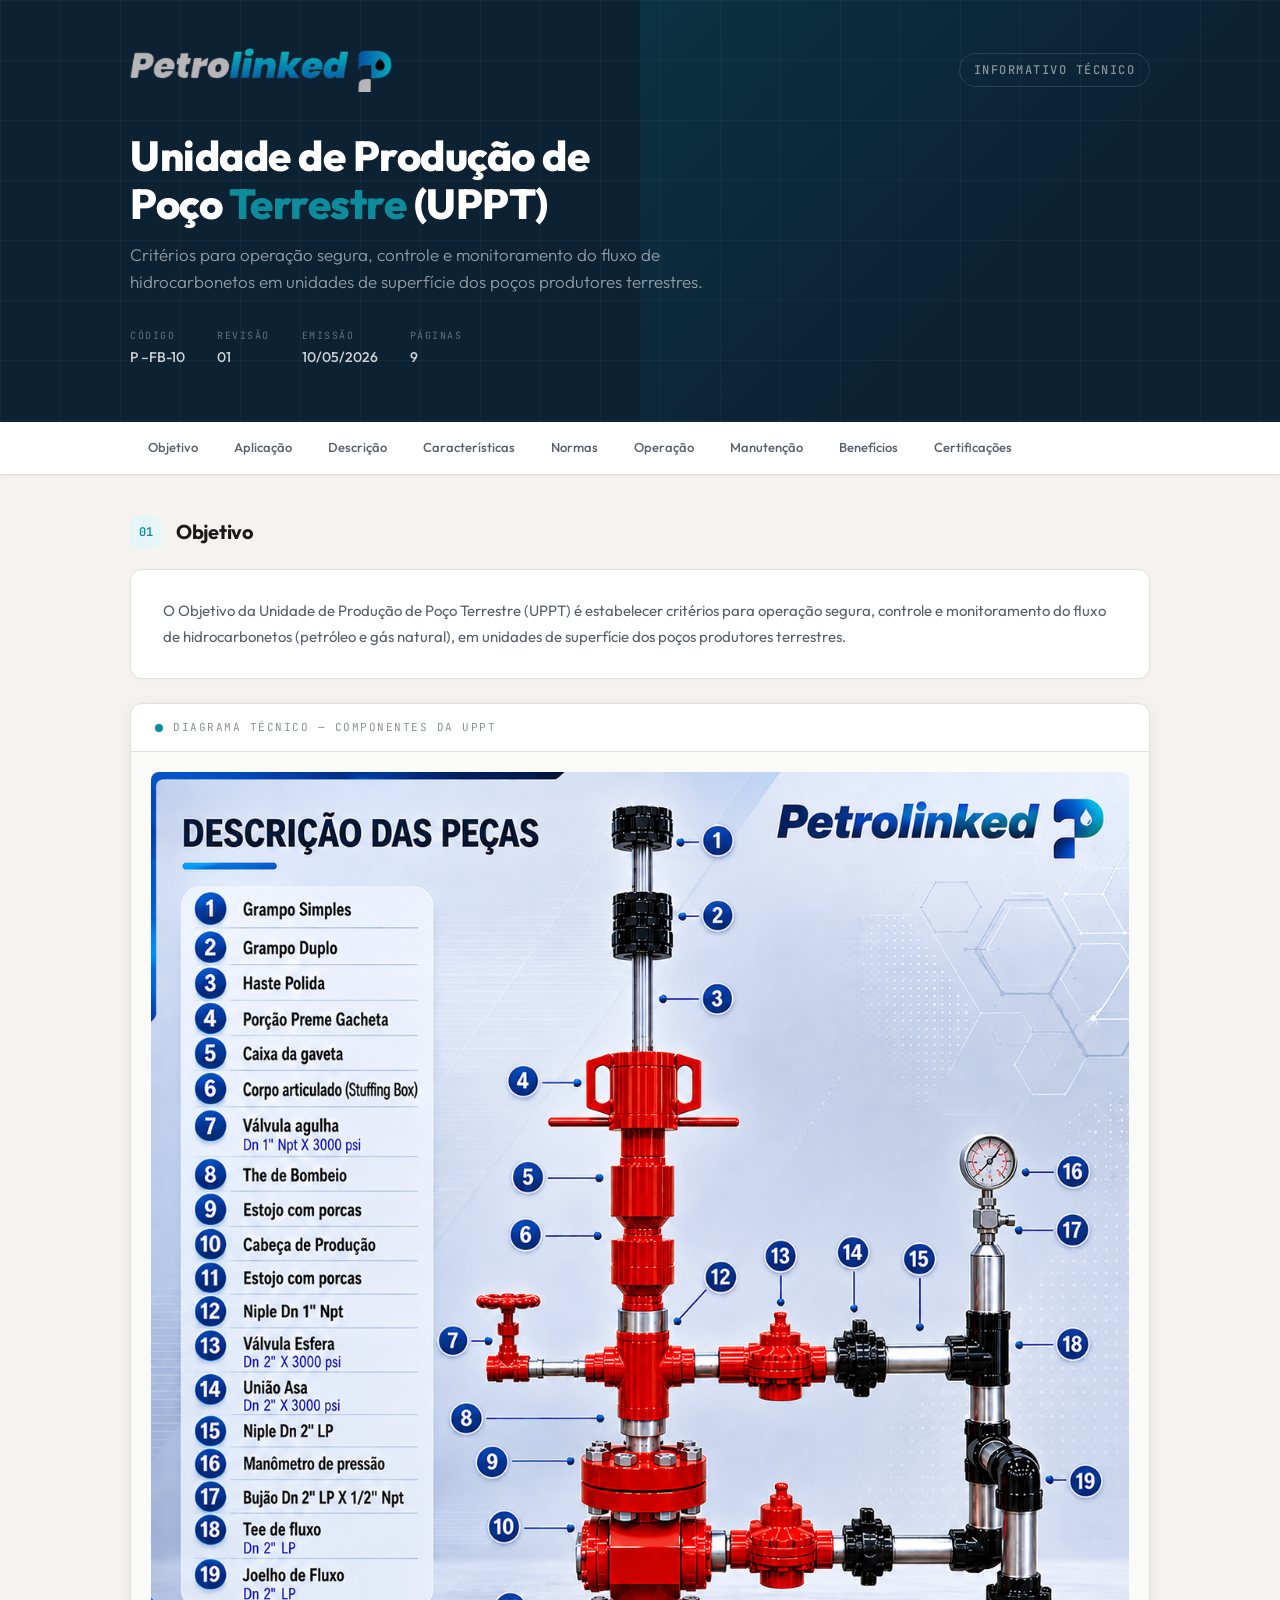
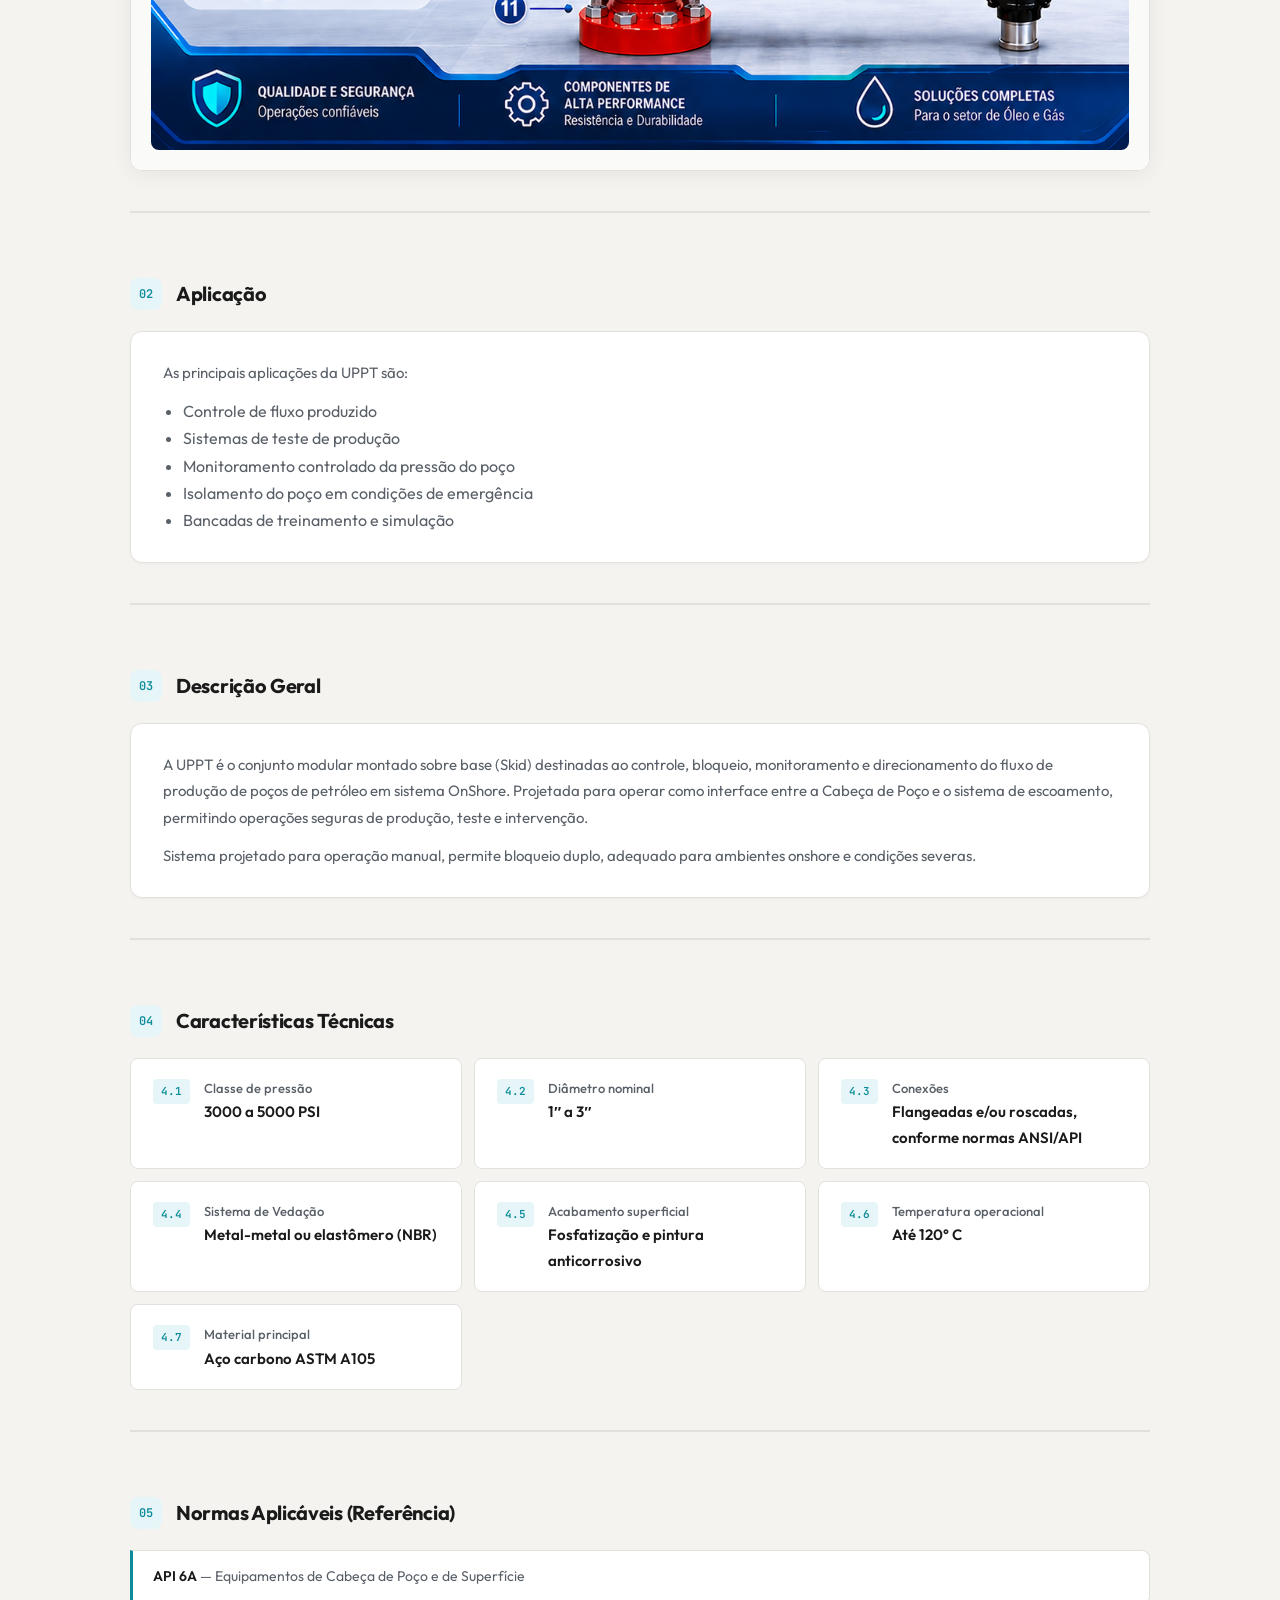
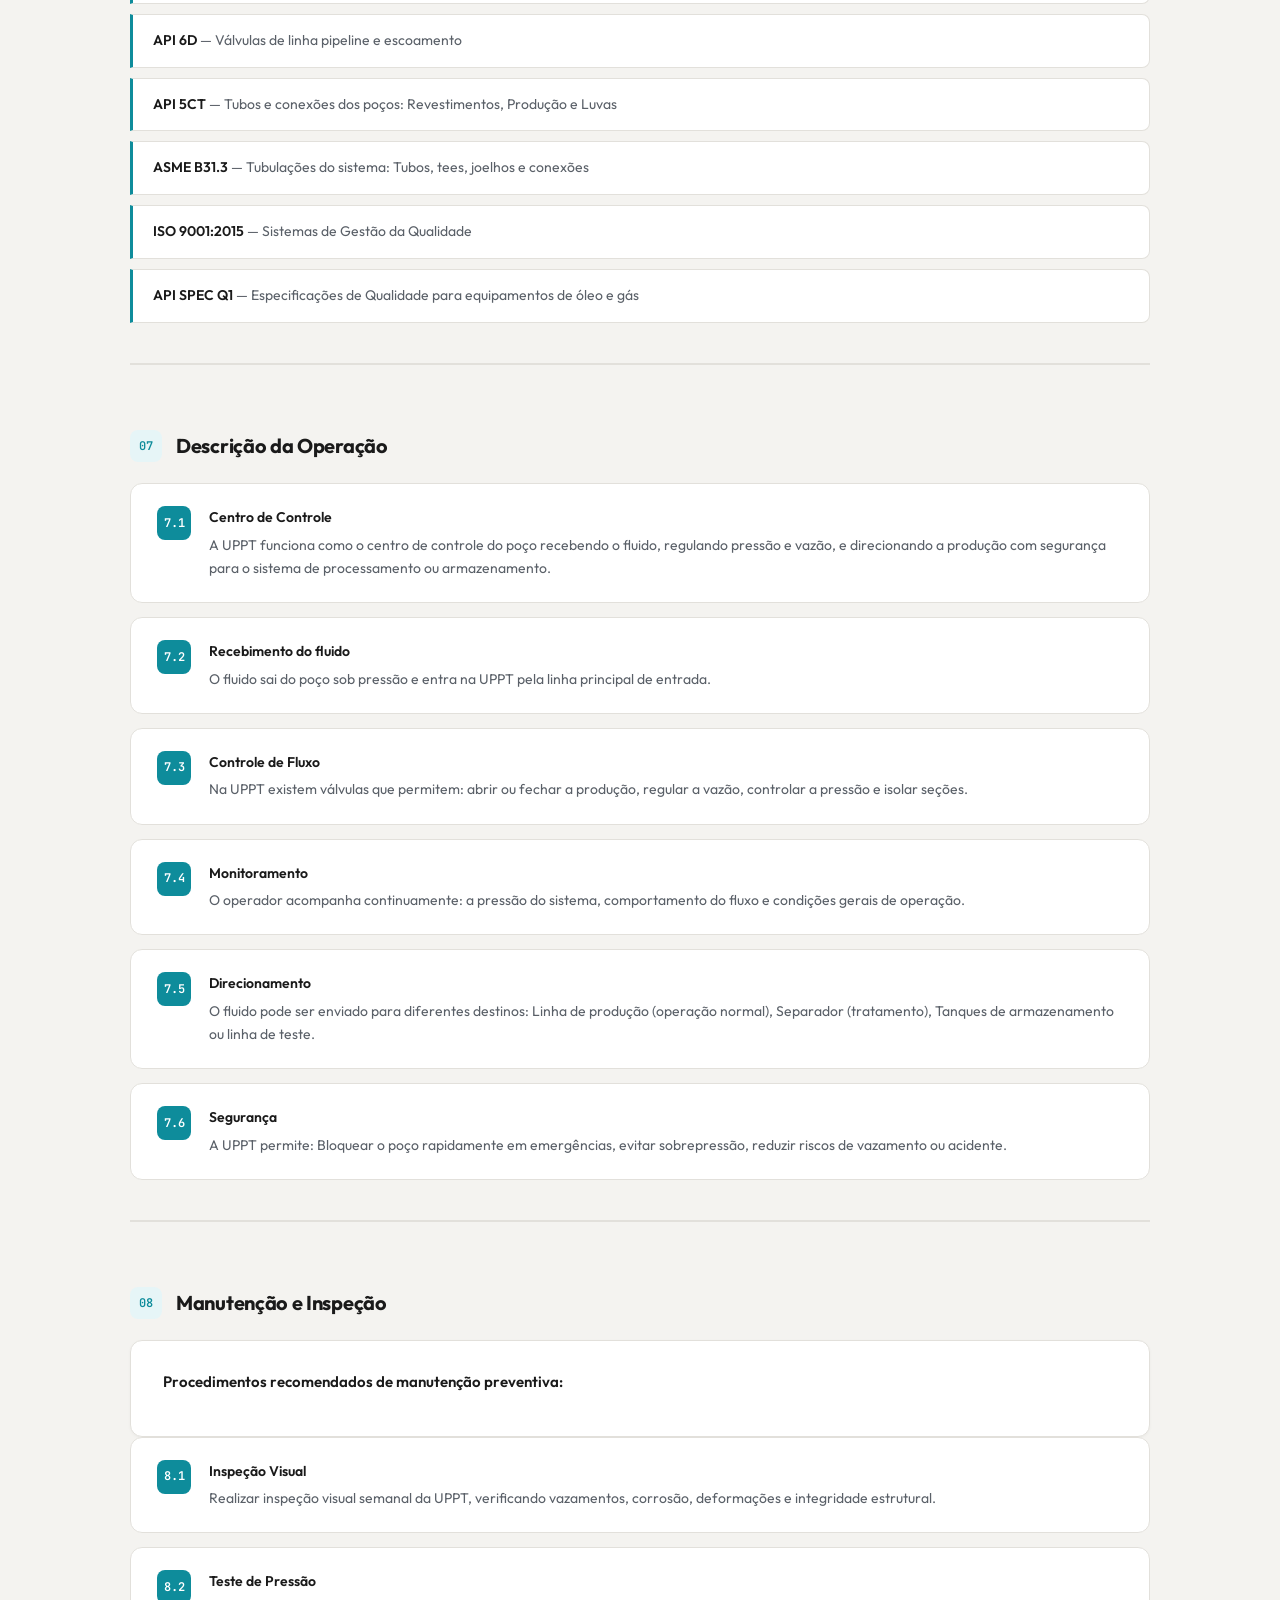
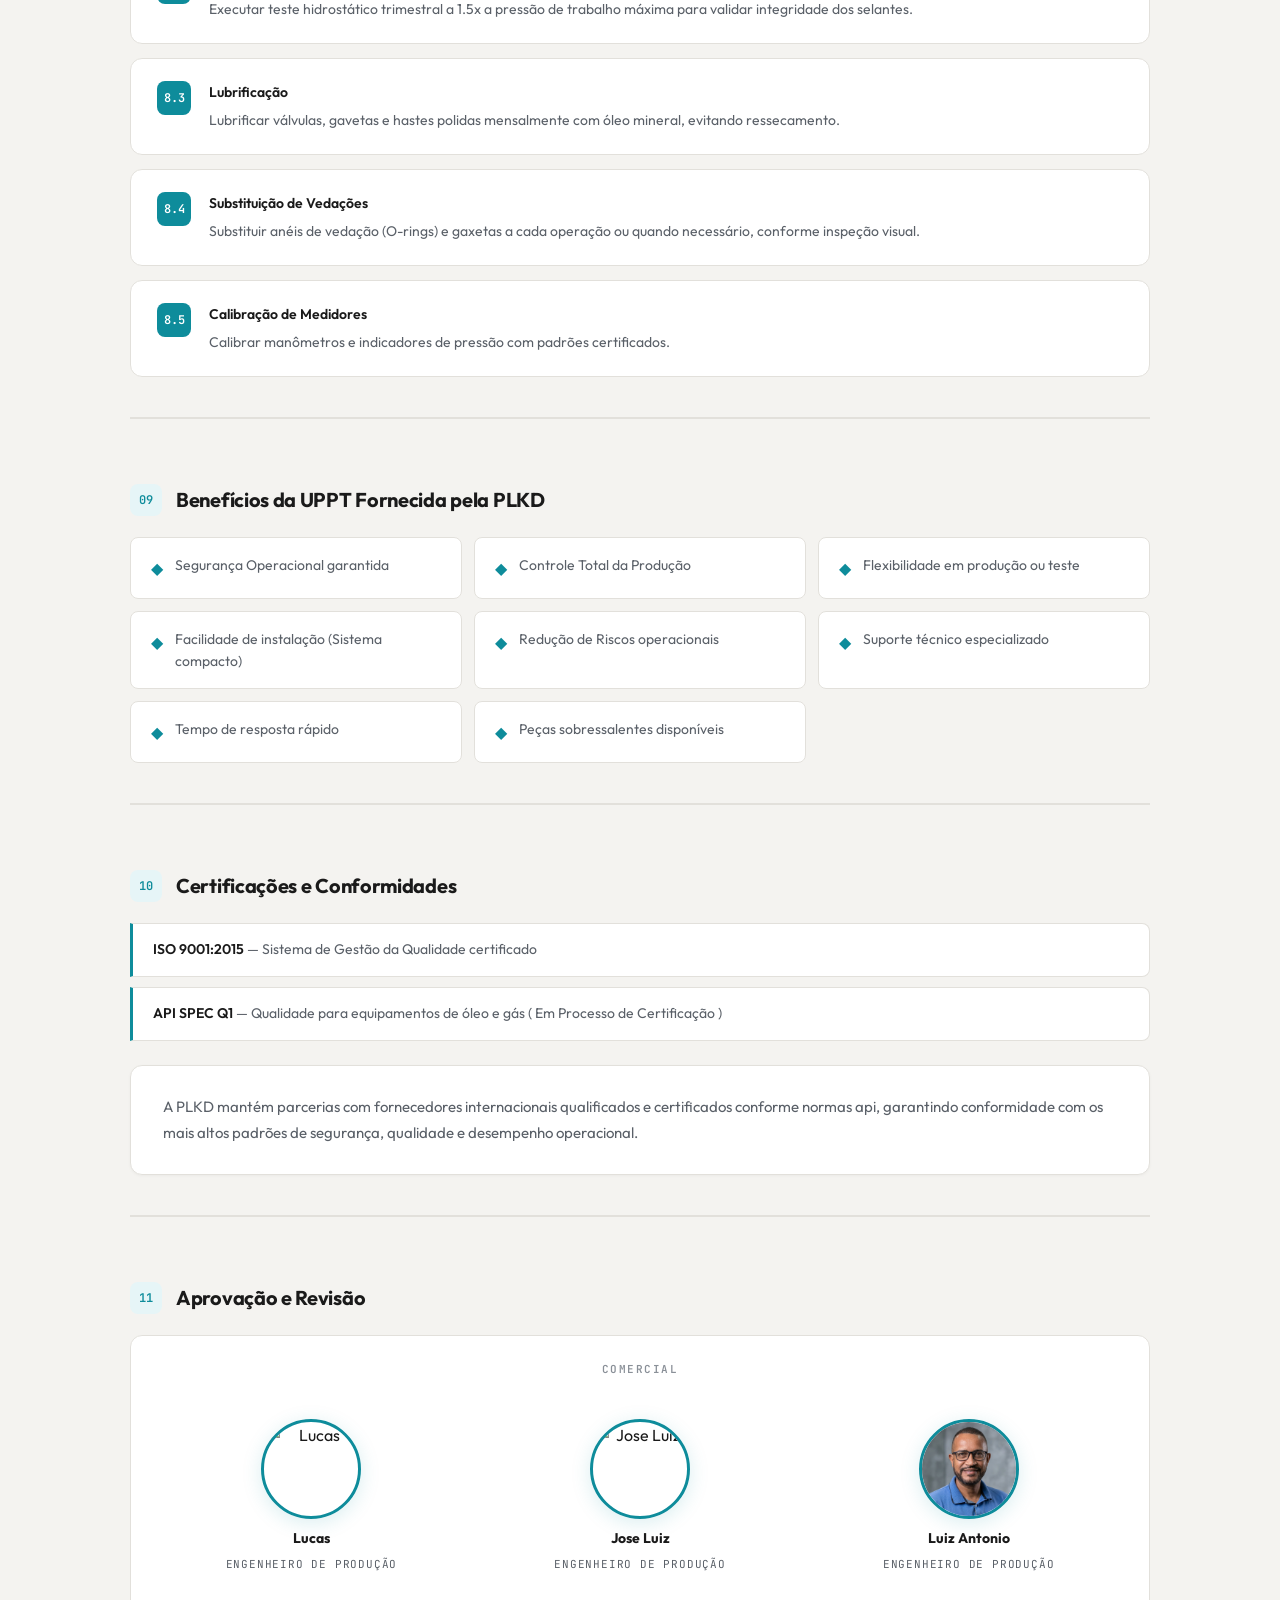
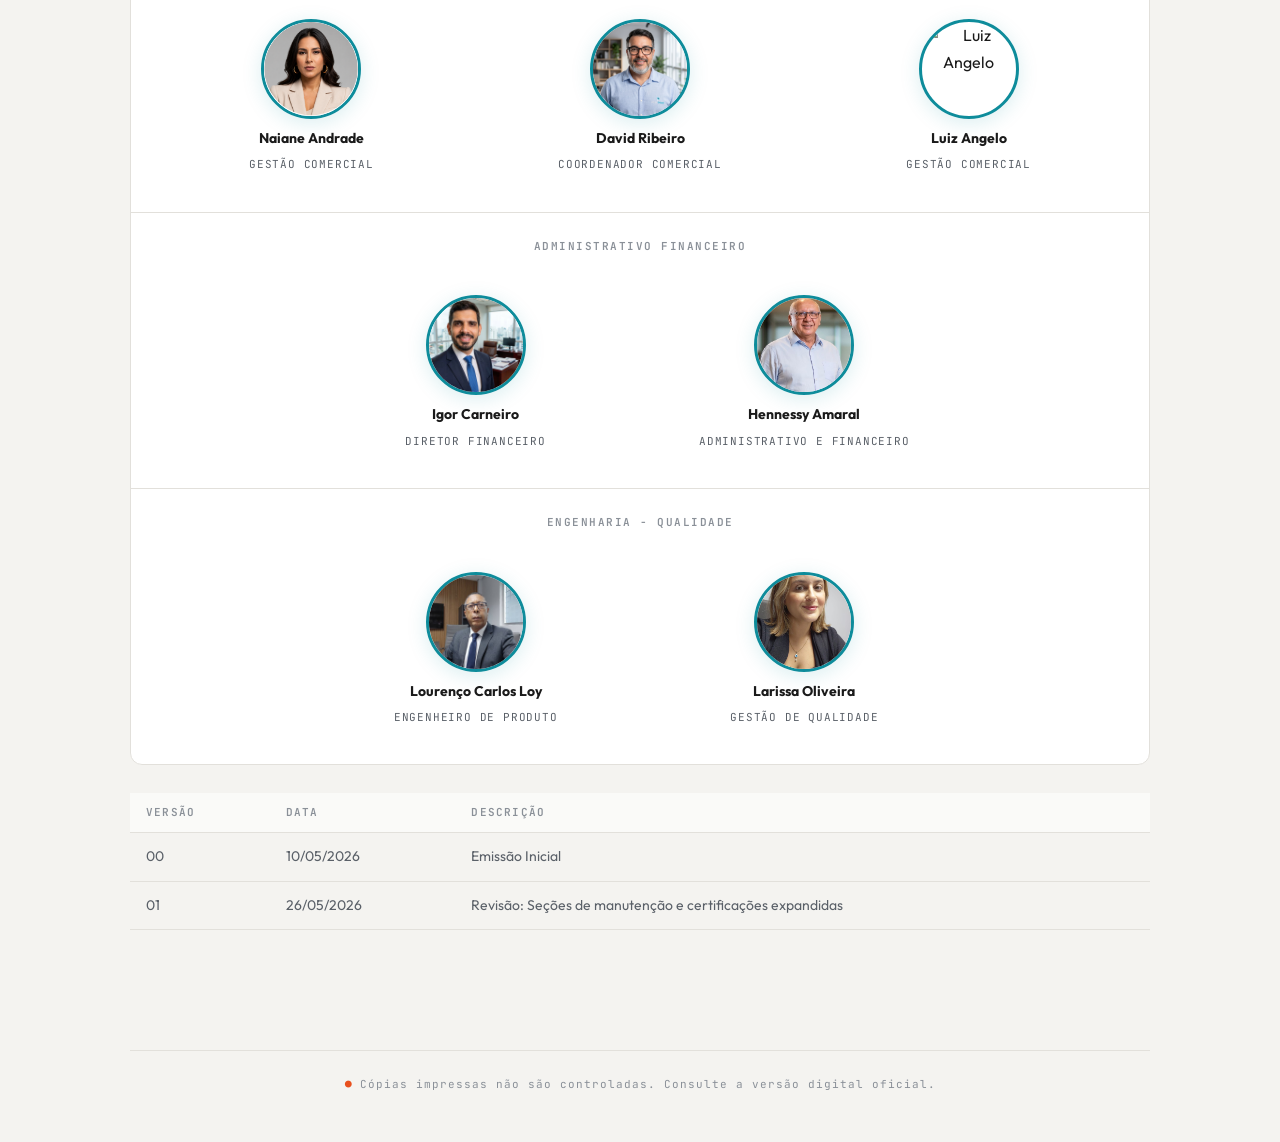
==== commit b663bb1d: "@ Adiciona paginas individuais Petrolinked e atualiza index - Novas paginas: Amaral, David Ribeiro, " ====
--- a/index.html
+++ b/index.html
@@ -28,7 +28,7 @@
     <div class="hero-inner">
       <div class="hero-top">
         <img src="img/logo-petrolinked.png" alt="Petrolinked" class="hero-logo">
-        <div class="hero-badge">Procedimento Técnico</div>
+        <div class="hero-badge">Informativo Técnico</div>
       </div>
 
       <h1>
@@ -210,13 +210,7 @@
           </div>
         </div>
 
-        <div class="spec-item">
-          <div class="spec-id">4.8</div>
-          <div>
-            <div class="spec-label">Peso (aproximado)</div>
-            <div class="spec-value">2.500 a 3.500 kg</div>
-          </div>
-        </div>
+
       </div>
     </section>
 
@@ -361,7 +355,7 @@
           <div class="op-content">
             <div class="op-title">Lubrificação</div>
             <div class="op-desc">
-              Lubrificar válvulas, gavetas e hastes polidas mensalmente com óleo mineral ISO VG 32, evitando ressecamento.
+              Lubrificar válvulas, gavetas e hastes polidas mensalmente com óleo mineral, evitando ressecamento.
             </div>
           </div>
         </div>
@@ -371,7 +365,7 @@
           <div class="op-content">
             <div class="op-title">Substituição de Vedações</div>
             <div class="op-desc">
-              Substituir anéis de vedação (O-rings) e gaxetas a cada 2 anos ou quando necessário, conforme inspeção visual.
+              Substituir anéis de vedação (O-rings) e gaxetas a cada operação ou quando necessário, conforme inspeção visual.
             </div>
           </div>
         </div>
@@ -381,7 +375,7 @@
           <div class="op-content">
             <div class="op-title">Calibração de Medidores</div>
             <div class="op-desc">
-              Calibrar manômetros e indicadores de pressão anualmente com padrões certificados.
+              Calibrar manômetros e indicadores de pressão com padrões certificados.
             </div>
           </div>
         </div>
@@ -402,9 +396,7 @@
         <div class="benefit-item"><span class="benefit-icon">◆</span>Flexibilidade em produção ou teste</div>
         <div class="benefit-item"><span class="benefit-icon">◆</span>Facilidade de instalação (Sistema compacto)</div>
         <div class="benefit-item"><span class="benefit-icon">◆</span>Redução de Riscos operacionais</div>
-        <div class="benefit-item"><span class="benefit-icon">◆</span>Gestão de Qualidade ISO 9001:2015</div>
-        <div class="benefit-item"><span class="benefit-icon">◆</span>Certificações internacionais API</div>
-        <div class="benefit-item"><span class="benefit-icon">◆</span>Suporte técnico especializado 24/7</div>
+        <div class="benefit-item"><span class="benefit-icon">◆</span>Suporte técnico especializado</div>
         <div class="benefit-item"><span class="benefit-icon">◆</span>Tempo de resposta rápido</div>
         <div class="benefit-item"><span class="benefit-icon">◆</span>Peças sobressalentes disponíveis</div>
       </div>
@@ -423,25 +415,13 @@
           <strong>ISO 9001:2015</strong> — Sistema de Gestão da Qualidade certificado
         </div>
         <div class="norm-item">
-          <strong>API SPEC Q1</strong> — Qualidade para equipamentos de óleo e gás
-        </div>
-        <div class="norm-item">
-          <strong>API SPEC 5CT</strong> — Tubos e conexões de poços
-        </div>
-        <div class="norm-item">
-          <strong>API SPEC 6A</strong> — Equipamentos de Cabeça de Poço
-        </div>
-        <div class="norm-item">
-          <strong>API SPEC 6D</strong> — Válvulas de pipeline
-        </div>
-        <div class="norm-item">
-          <strong>API SPEC 11B</strong> — Bombas de varetas
+          <strong>API SPEC Q1</strong> — Qualidade para equipamentos de óleo e gás ( Em Processo de Certificação )
         </div>
       </div>
 
       <div class="card" style="margin-top: 24px;">
         <p>
-          A PLKD mantém parcerias com fornecedores internacionais qualificados e certificados, garantindo conformidade com os mais altos padrões de segurança, qualidade e desempenho operacional.
+          A PLKD mantém parcerias com fornecedores internacionais qualificados e certificados conforme normas api, garantindo conformidade com os mais altos padrões de segurança, qualidade e desempenho operacional.
         </p>
       </div>
     </section>
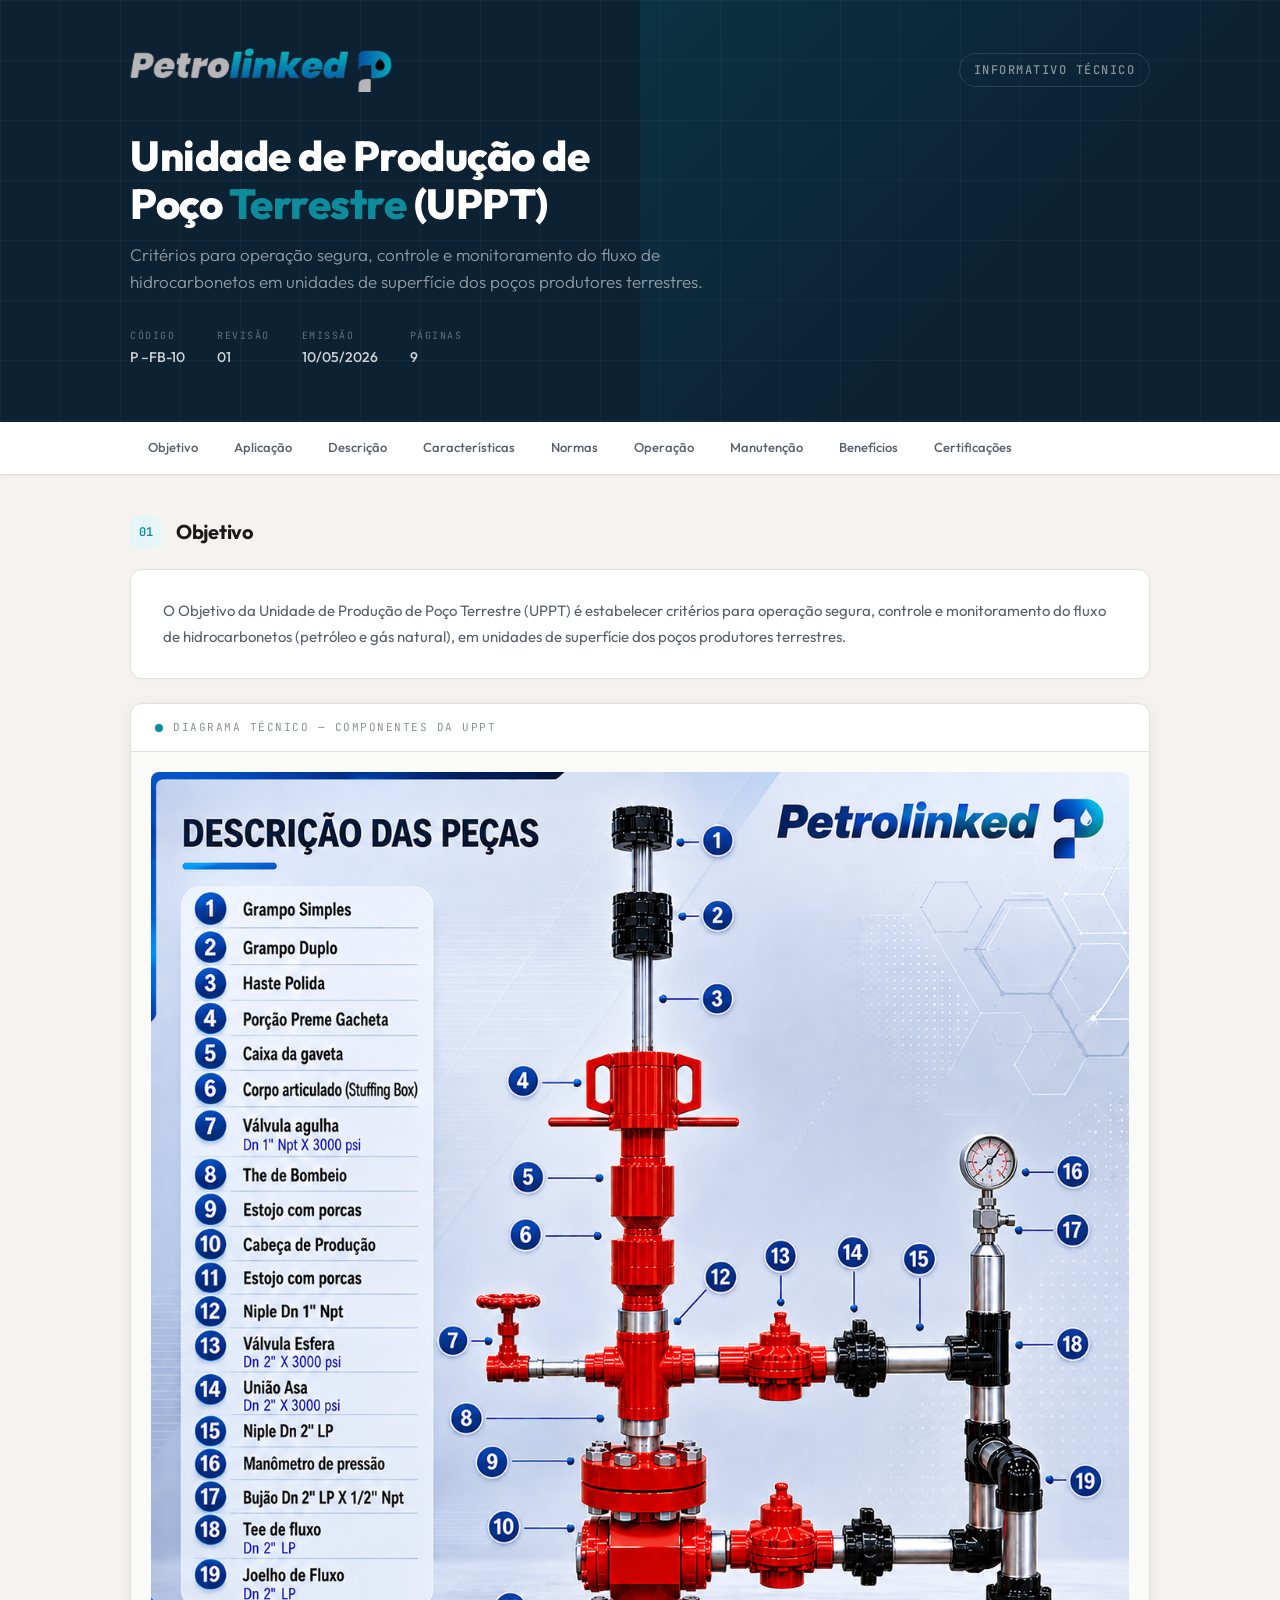
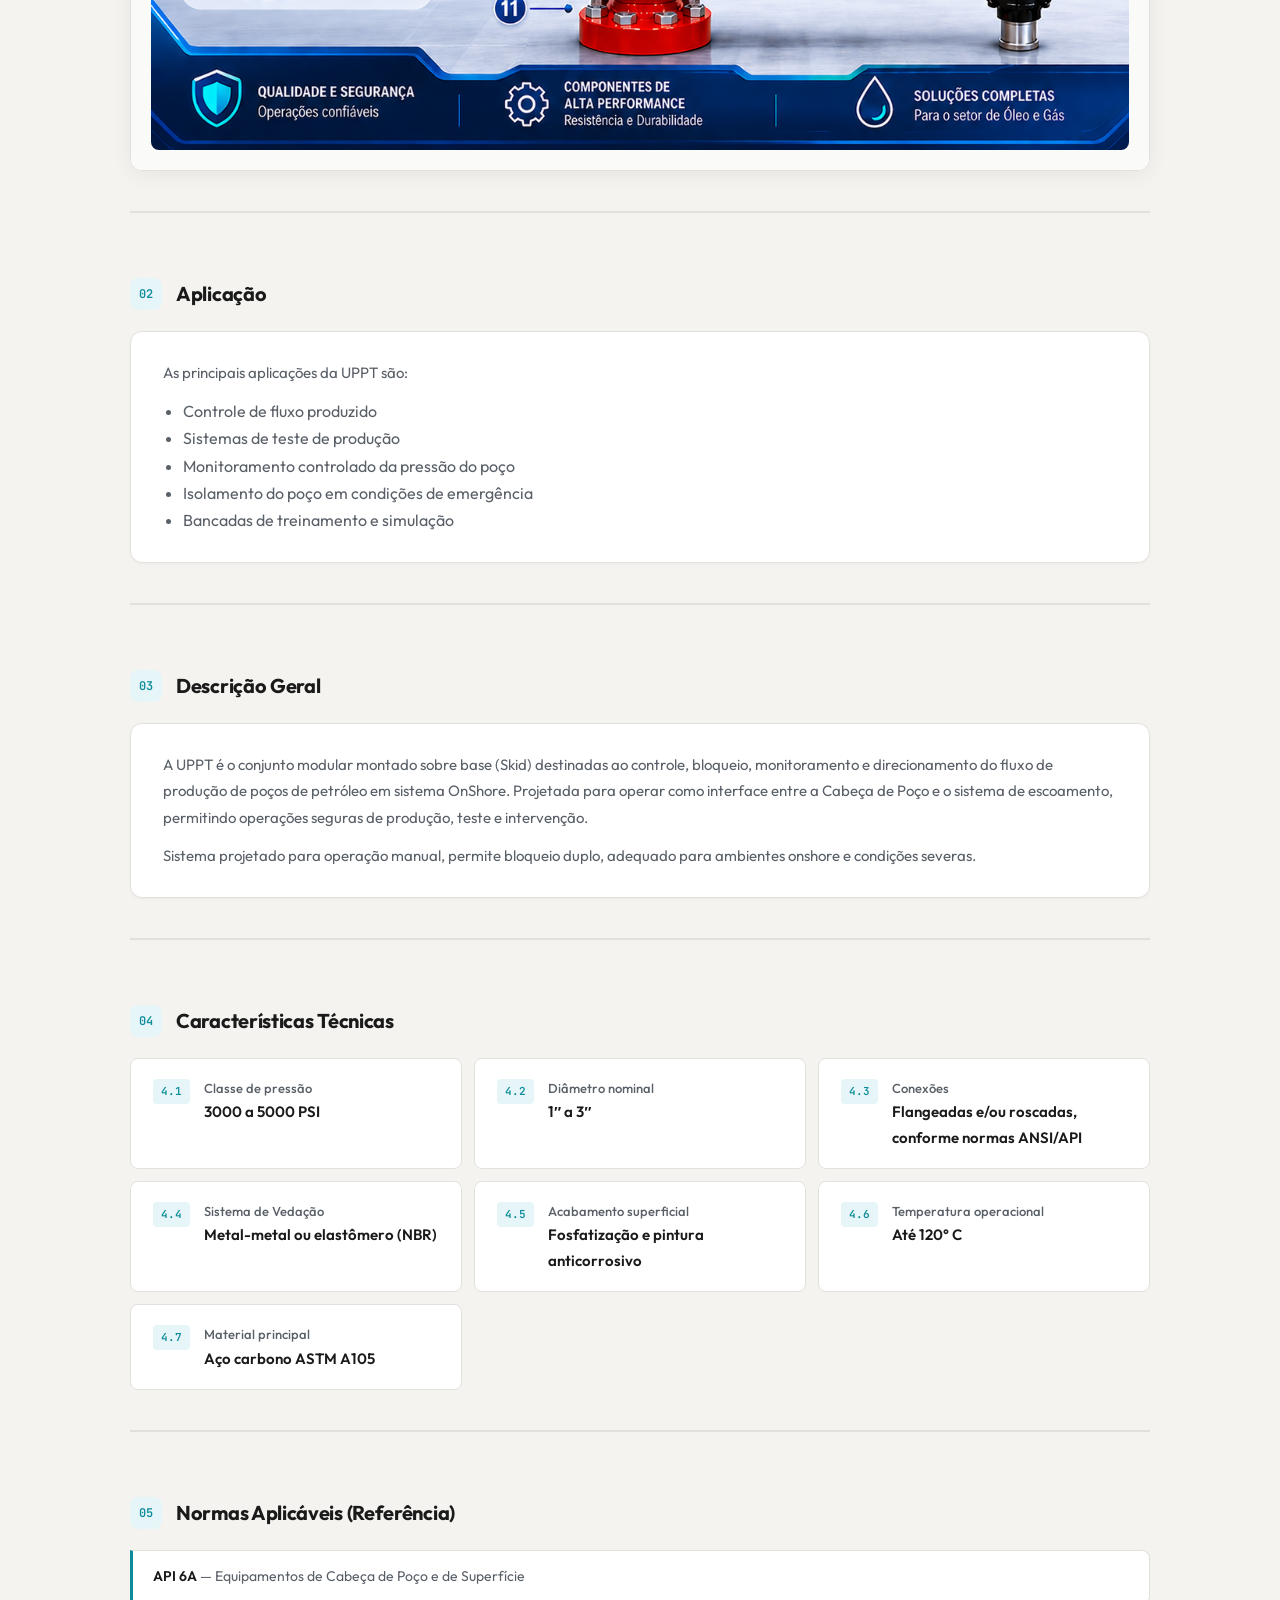
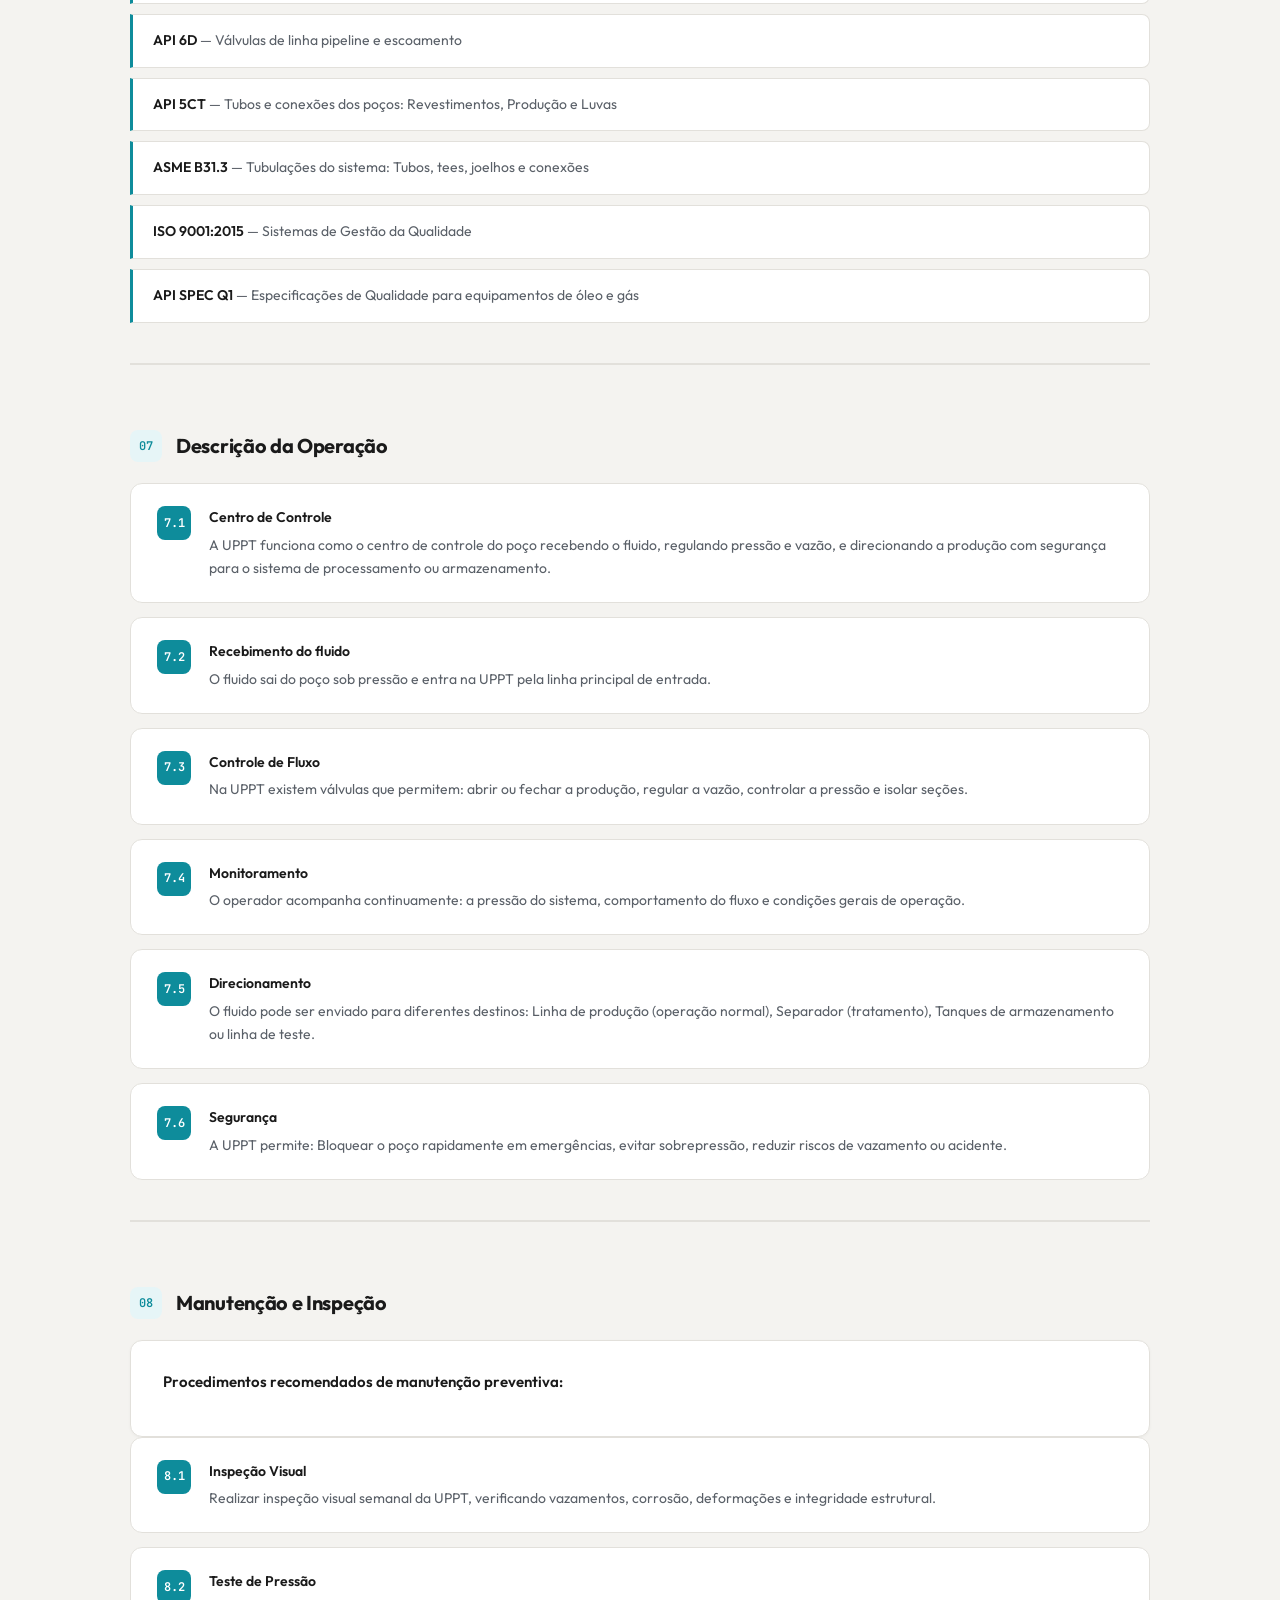
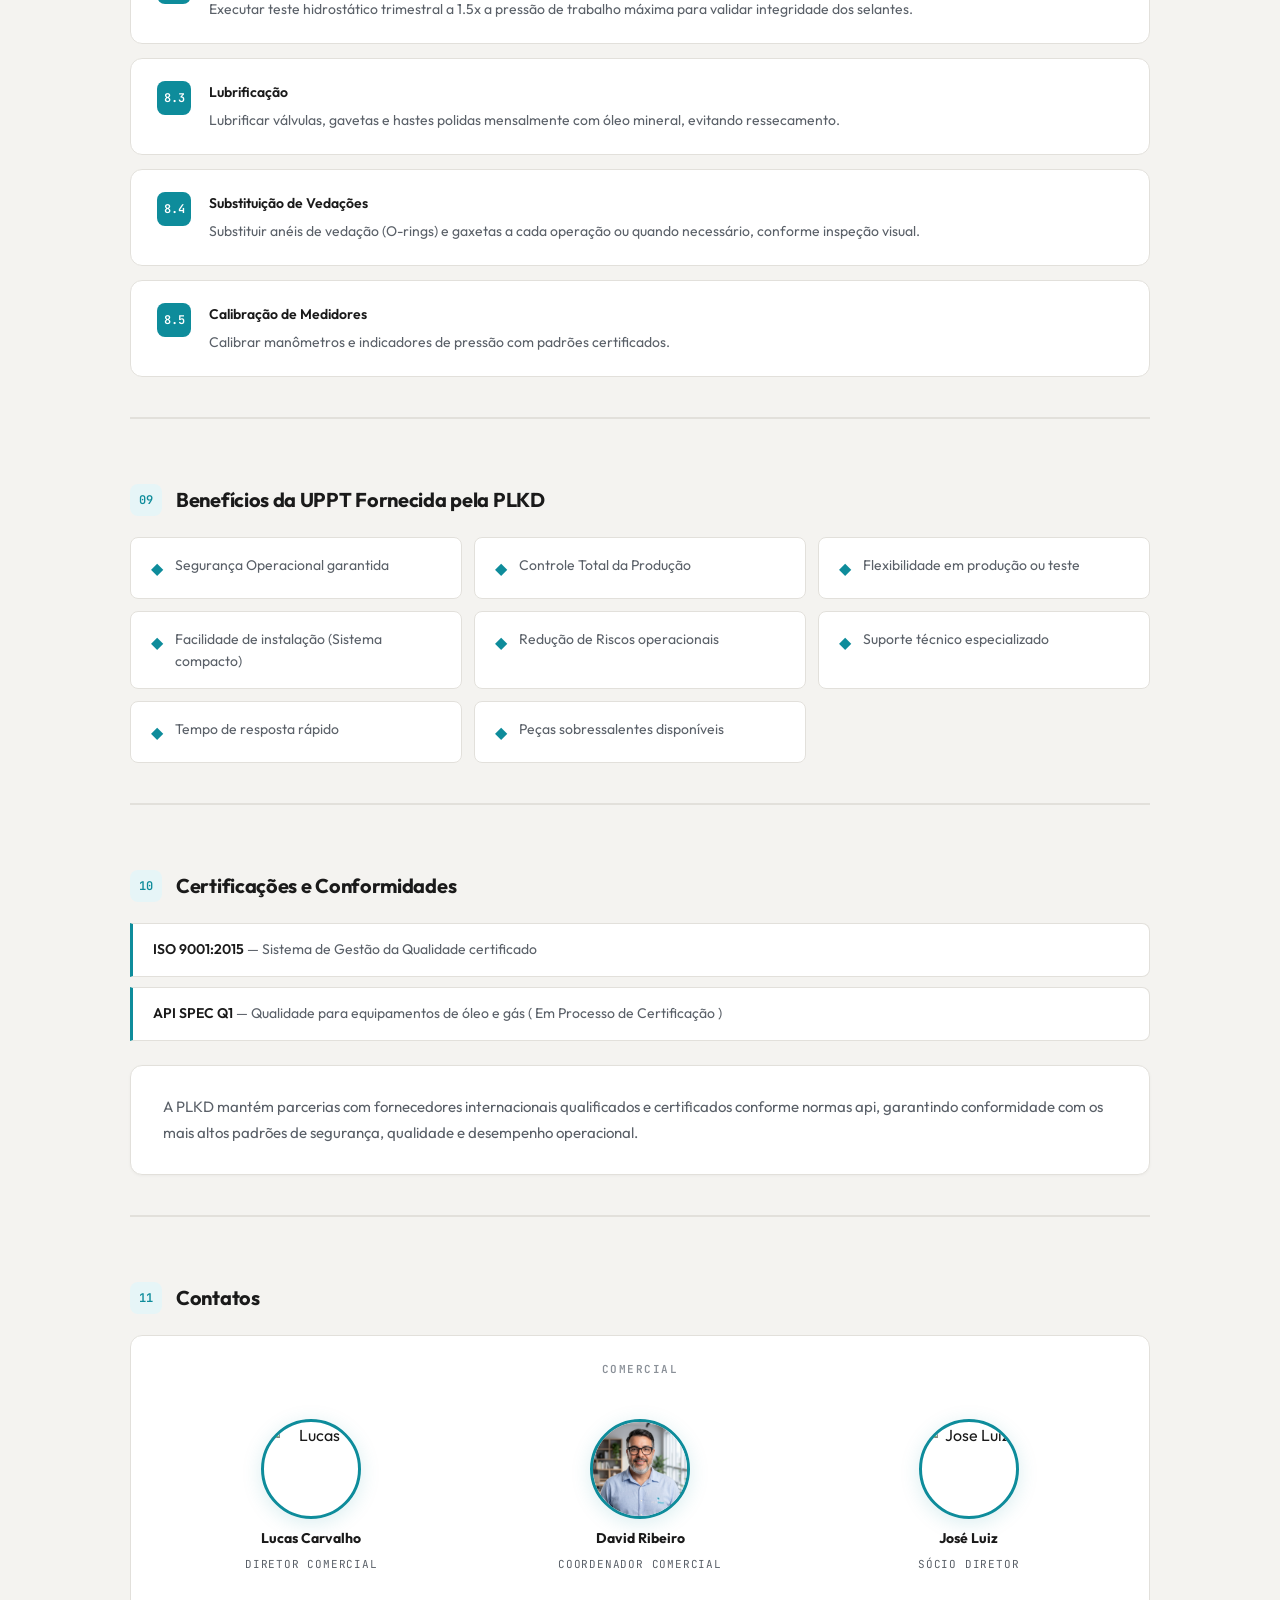
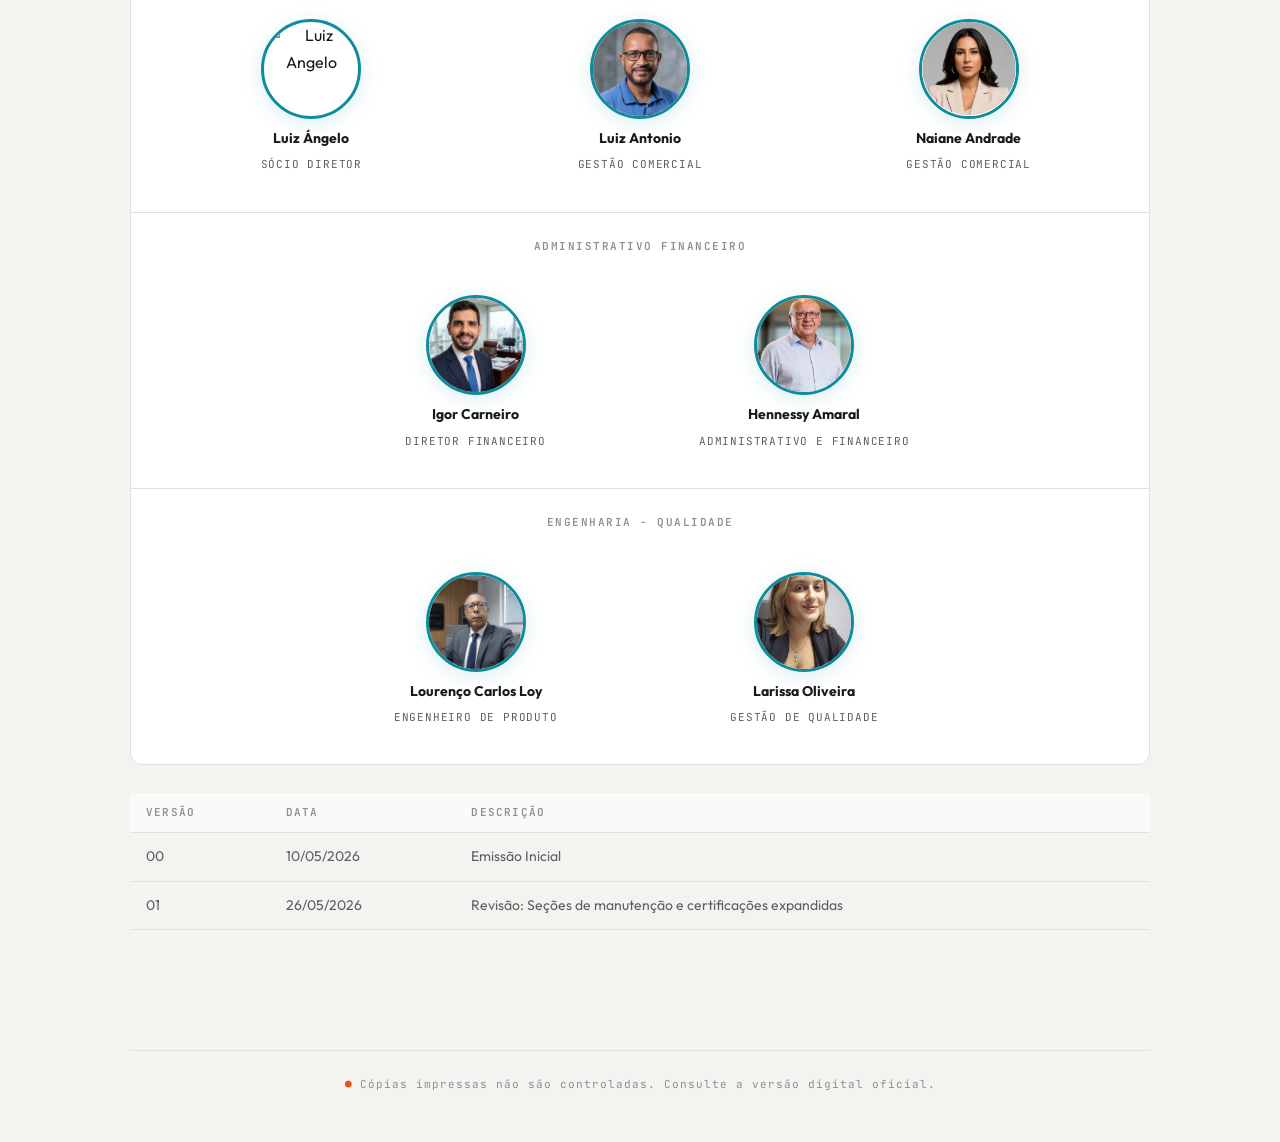
==== commit 8fc9a7d7: "king 01 Co-Authored-By: Claude Opus 4.7 <noreply@anthropic.com>" ====
--- a/index.html
+++ b/index.html
@@ -432,7 +432,7 @@
       <!-- Header da seção de aprovações -->
       <div class="section-header">
         <div class="section-num">11</div>
-        <h2 class="section-title">Aprovação e Revisão</h2>
+        <h2 class="section-title">Contatos</h2>
       </div>
 
       <!-- Container de aprovações com células por departamento -->
@@ -444,32 +444,32 @@
             <div class="approval-label">Comercial</div>
             <div class="profile-card">
               <img src="img/cartao-lourenco.jpg" alt="Lucas" class="profile-avatar">
-              <p class="profile-name">Lucas</p>
-              <p class="profile-role">Engenheiro de Produção</p>
-            </div>
-            <div class="profile-card">
-              <img src="img/cartao-lourenco.jpg" alt="Jose Luiz" class="profile-avatar">
-              <p class="profile-name">Jose Luiz</p>
-              <p class="profile-role">Engenheiro de Produção</p>
-            </div>
-            <div class="profile-card">
-              <img src="img/LuizAntonio.jpeg" alt="Luiz Antonio" class="profile-avatar">
-              <p class="profile-name">Luiz Antonio</p>
-              <p class="profile-role">Engenheiro de Produção</p>
-            </div>
-            <div class="profile-card">
-              <img src="img/Naiane.png" alt="Naiane Andrade" class="profile-avatar">
-              <p class="profile-name">Naiane Andrade</p>
-              <p class="profile-role">Gestão Comercial</p>
-            </div>
-            <div class="profile-card">
+              <p class="profile-name">Lucas Carvalho</p>
+              <p class="profile-role">Diretor Comercial</p>
+            </div>
+                                    <div class="profile-card">
               <img src="img/David.jpeg" alt="David Ribeiro" class="profile-avatar">
               <p class="profile-name">David Ribeiro</p>
               <p class="profile-role">Coordenador Comercial</p>
             </div>
             <div class="profile-card">
+              <img src="img/cartao-lourenco.jpg" alt="Jose Luiz" class="profile-avatar">
+              <p class="profile-name">José Luiz</p>
+              <p class="profile-role">Sócio Diretor</p>
+            </div>
+            <div class="profile-card">
               <img src="img/cartao-lourenco.jpg" alt="Luiz Angelo" class="profile-avatar">
-              <p class="profile-name">Luiz Angelo</p>
+              <p class="profile-name">Luiz Ángelo</p>
+              <p class="profile-role">Sócio Diretor</p>
+            </div>
+            <div class="profile-card">
+              <img src="img/LuizAntonio.jpeg" alt="Luiz Antonio" class="profile-avatar">
+              <p class="profile-name">Luiz Antonio</p>
+              <p class="profile-role">Gestão Comercial</p>
+            </div>
+            <div class="profile-card">
+              <img src="img/Naiane.png" alt="Naiane Andrade" class="profile-avatar">
+              <p class="profile-name">Naiane Andrade</p>
               <p class="profile-role">Gestão Comercial</p>
             </div>
           </div>
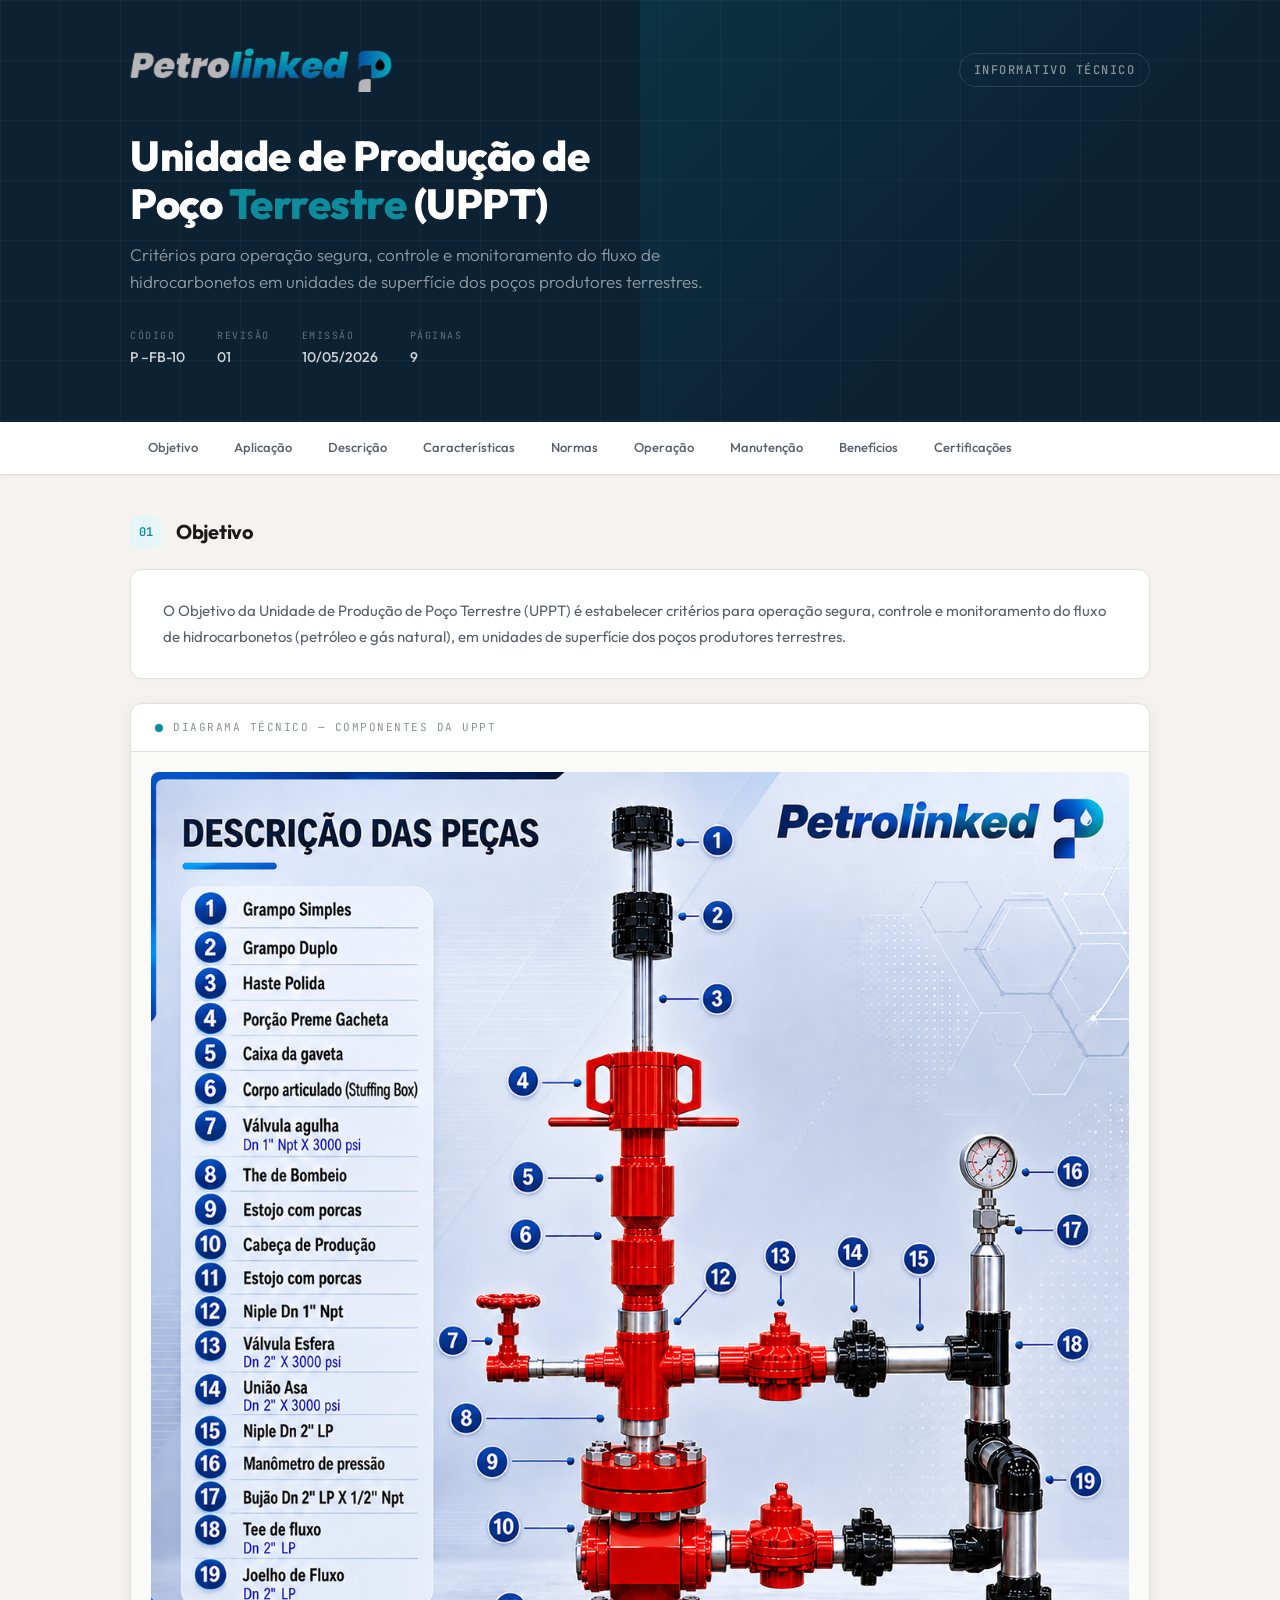
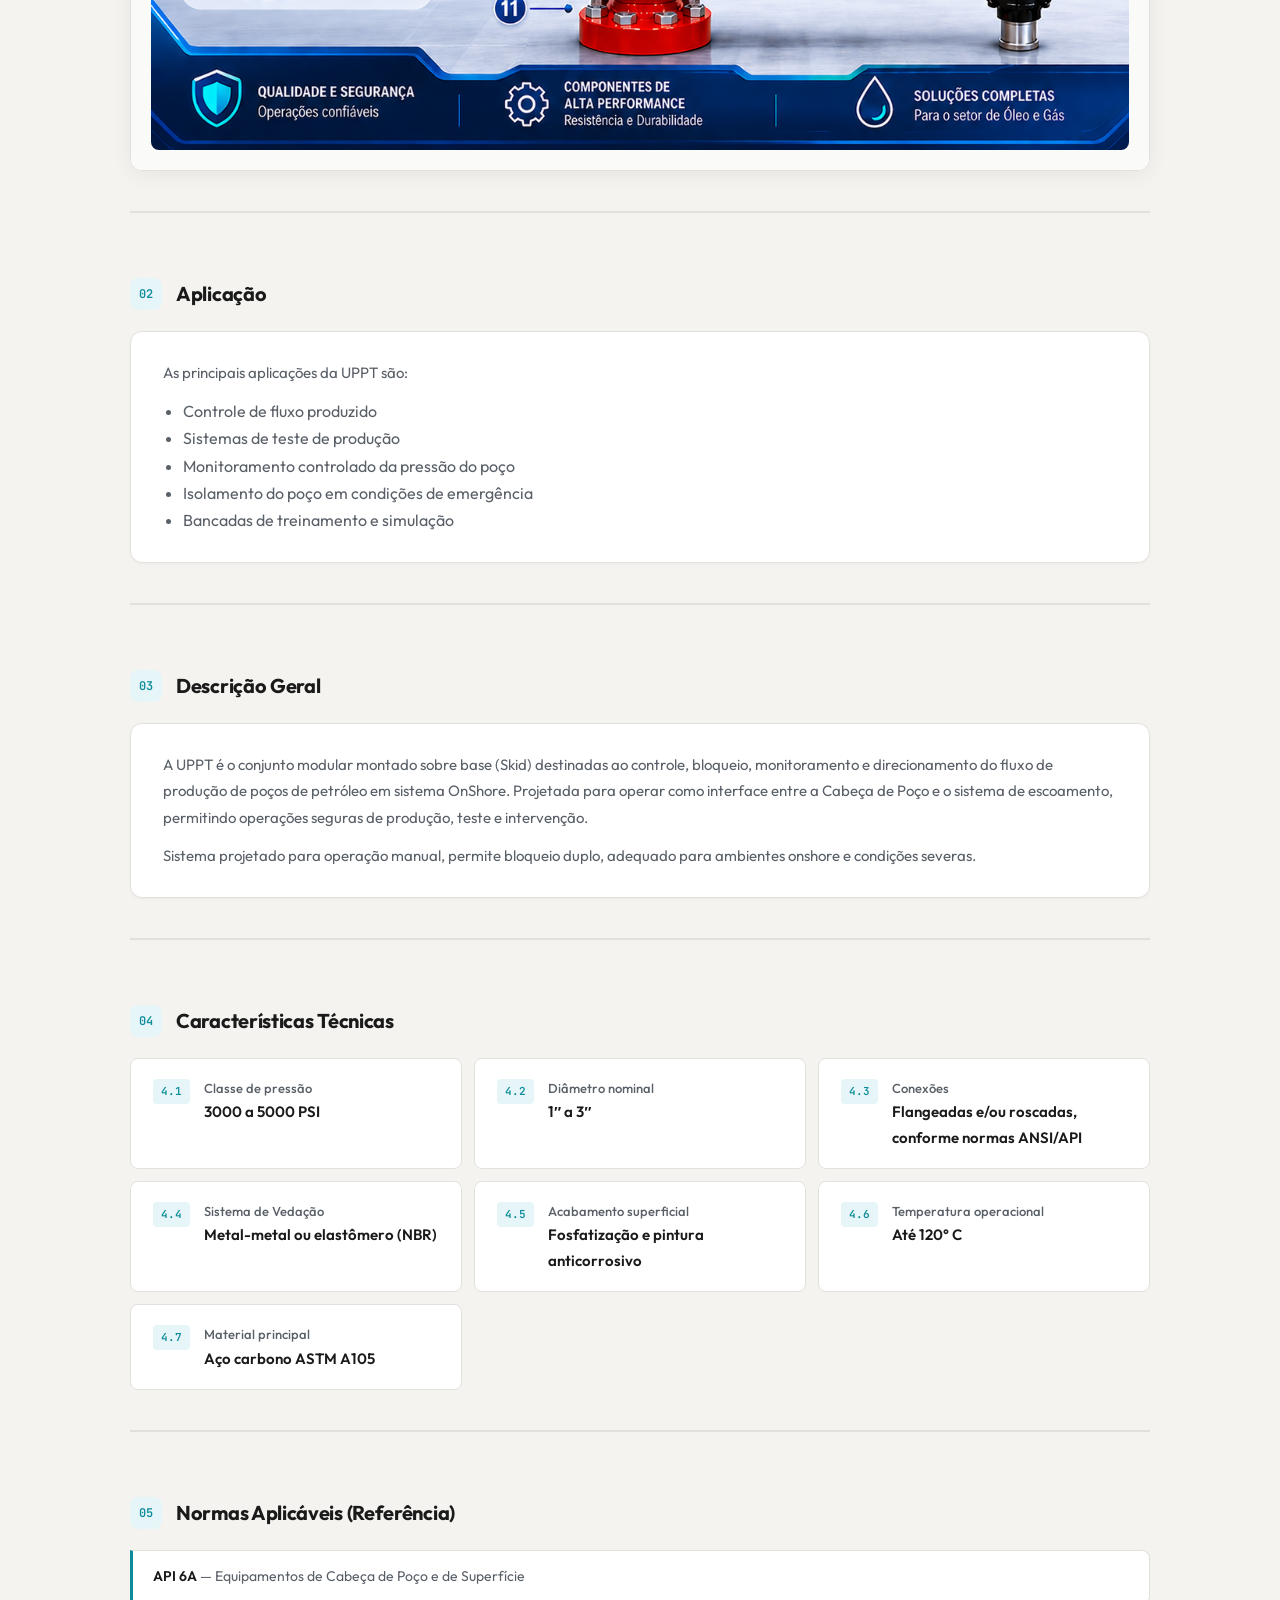
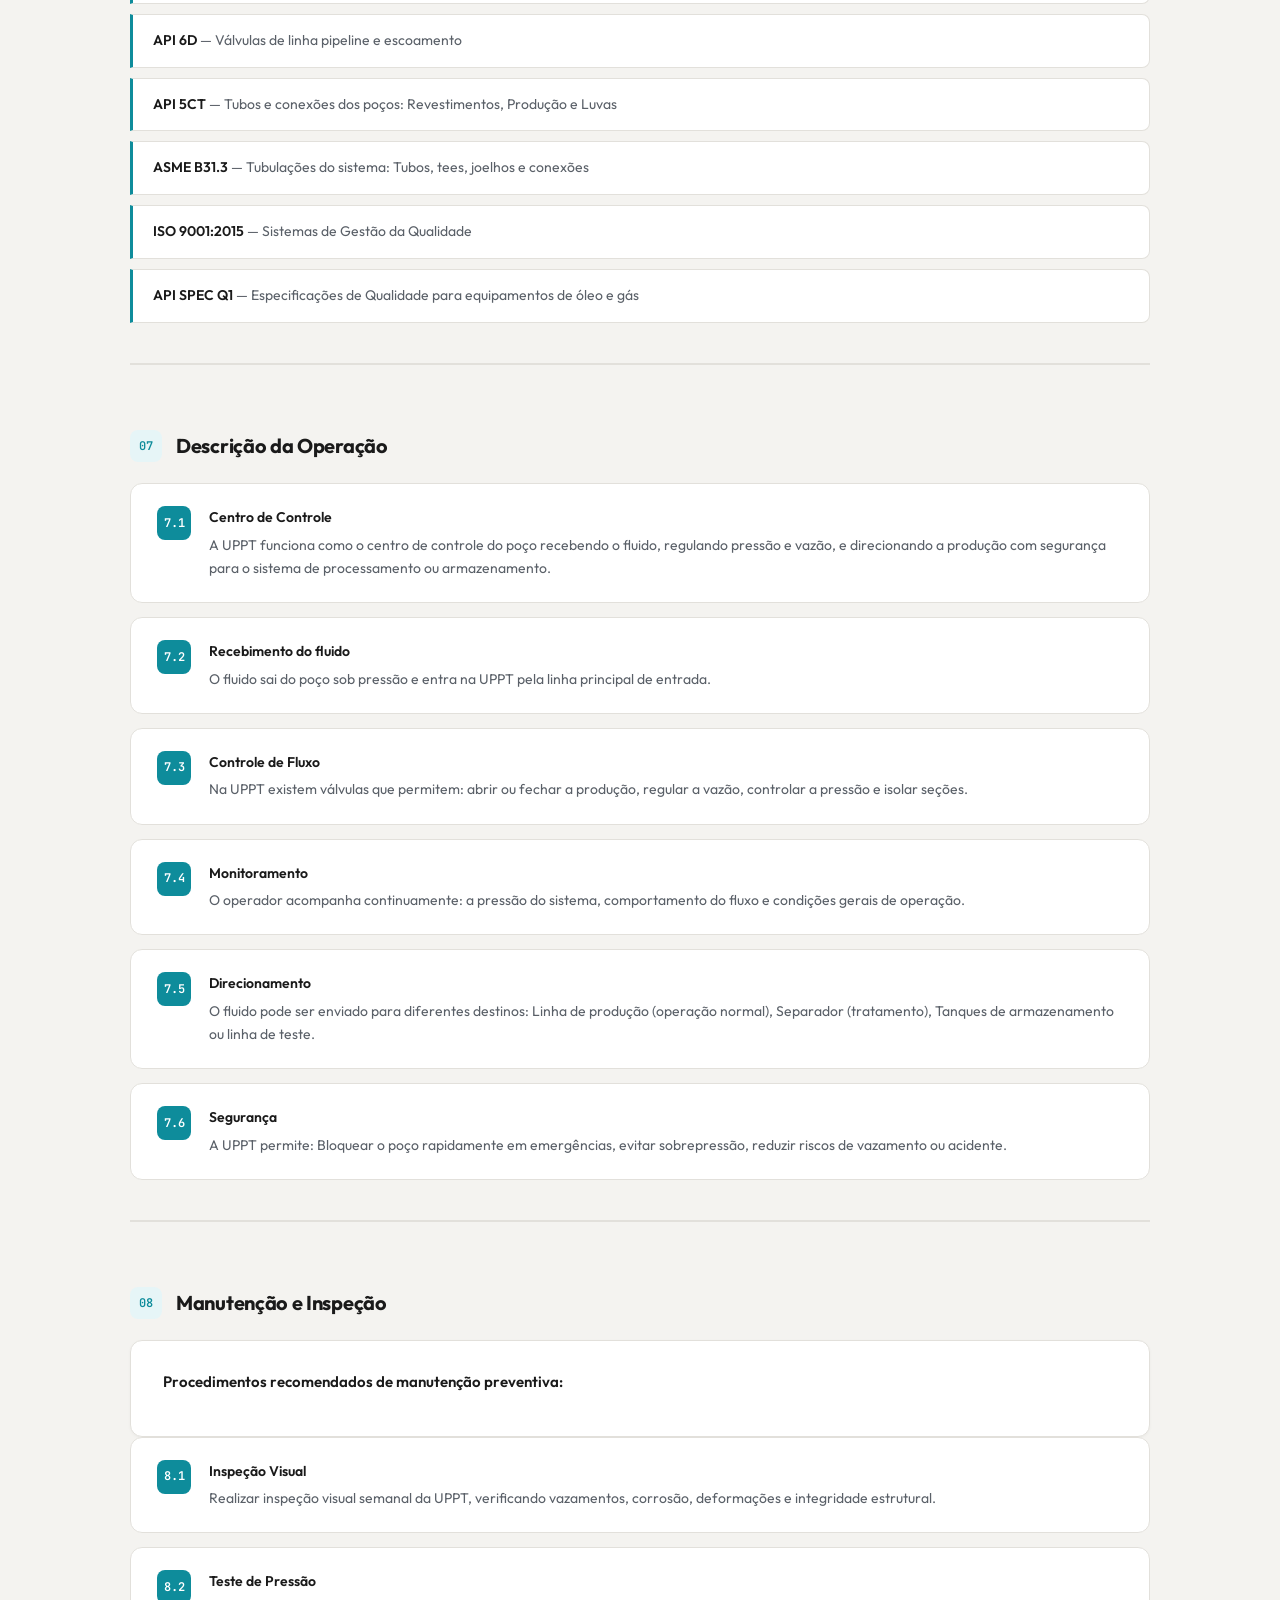
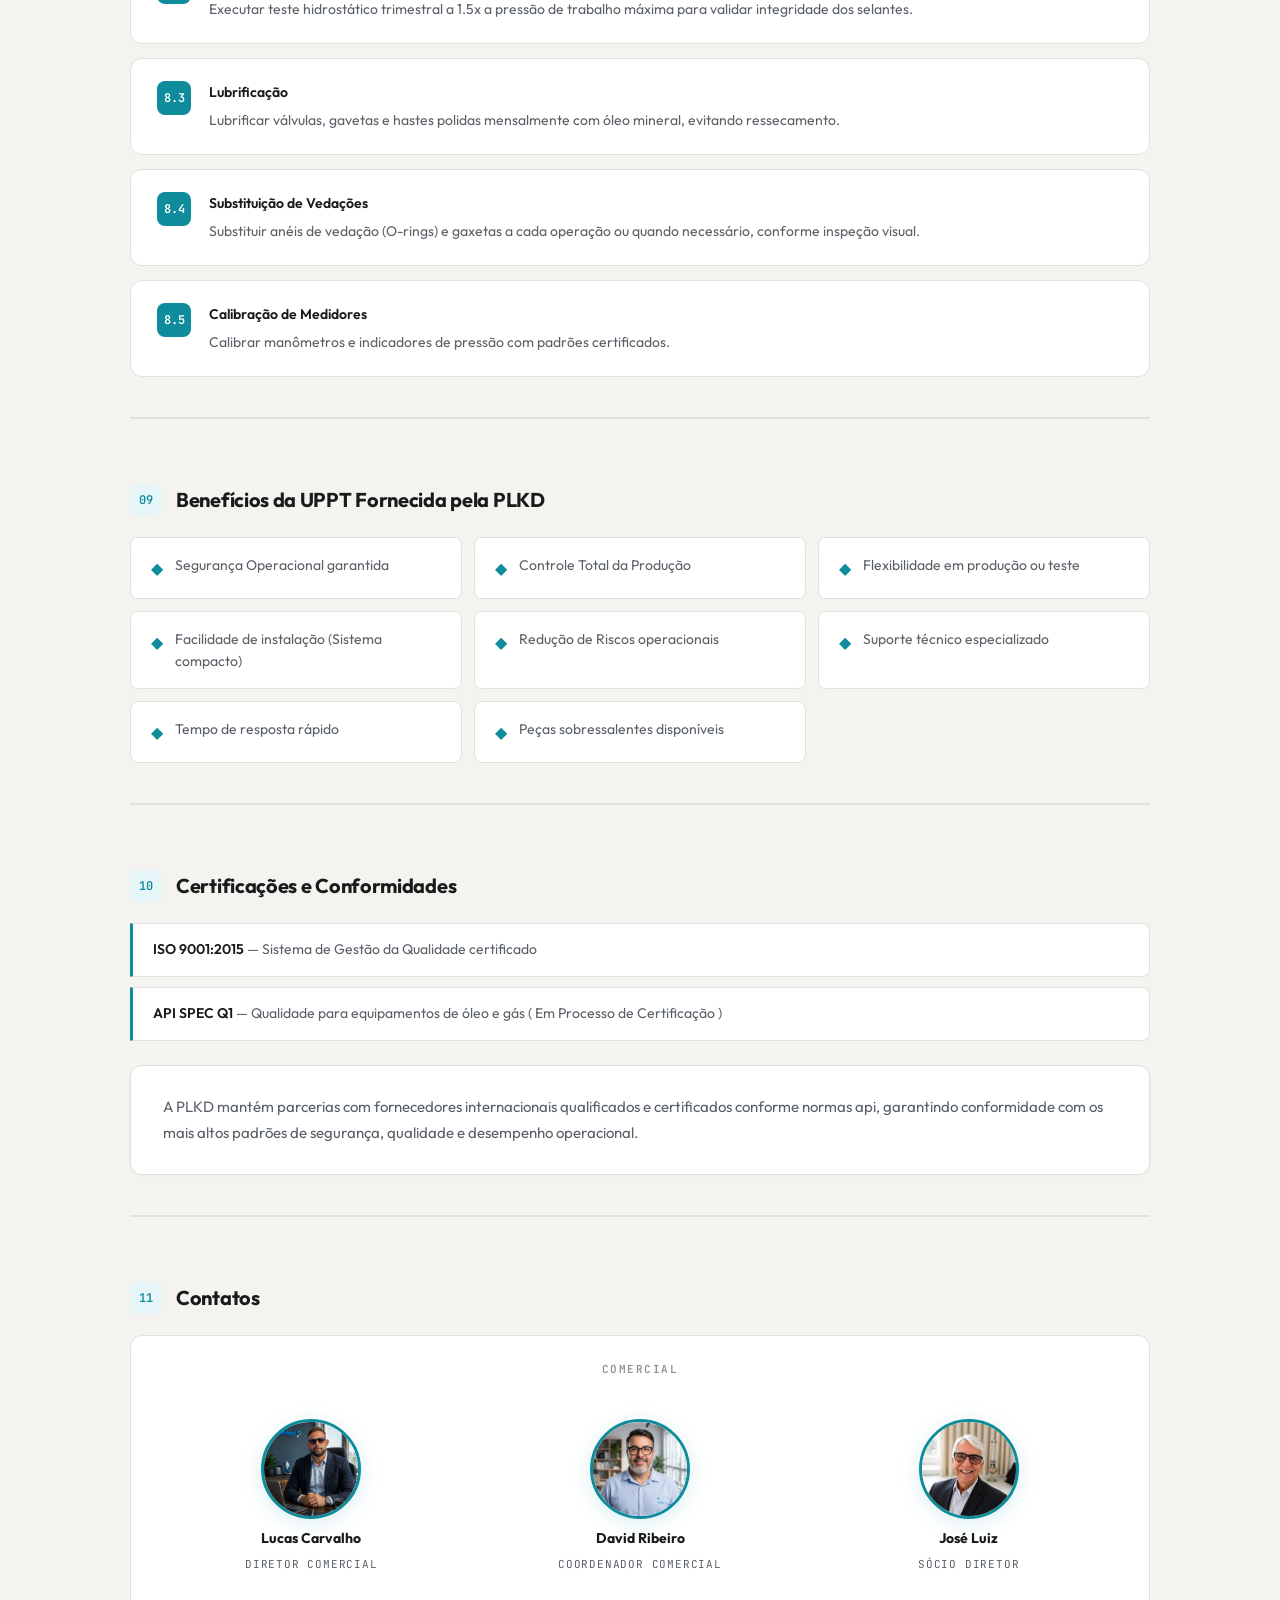
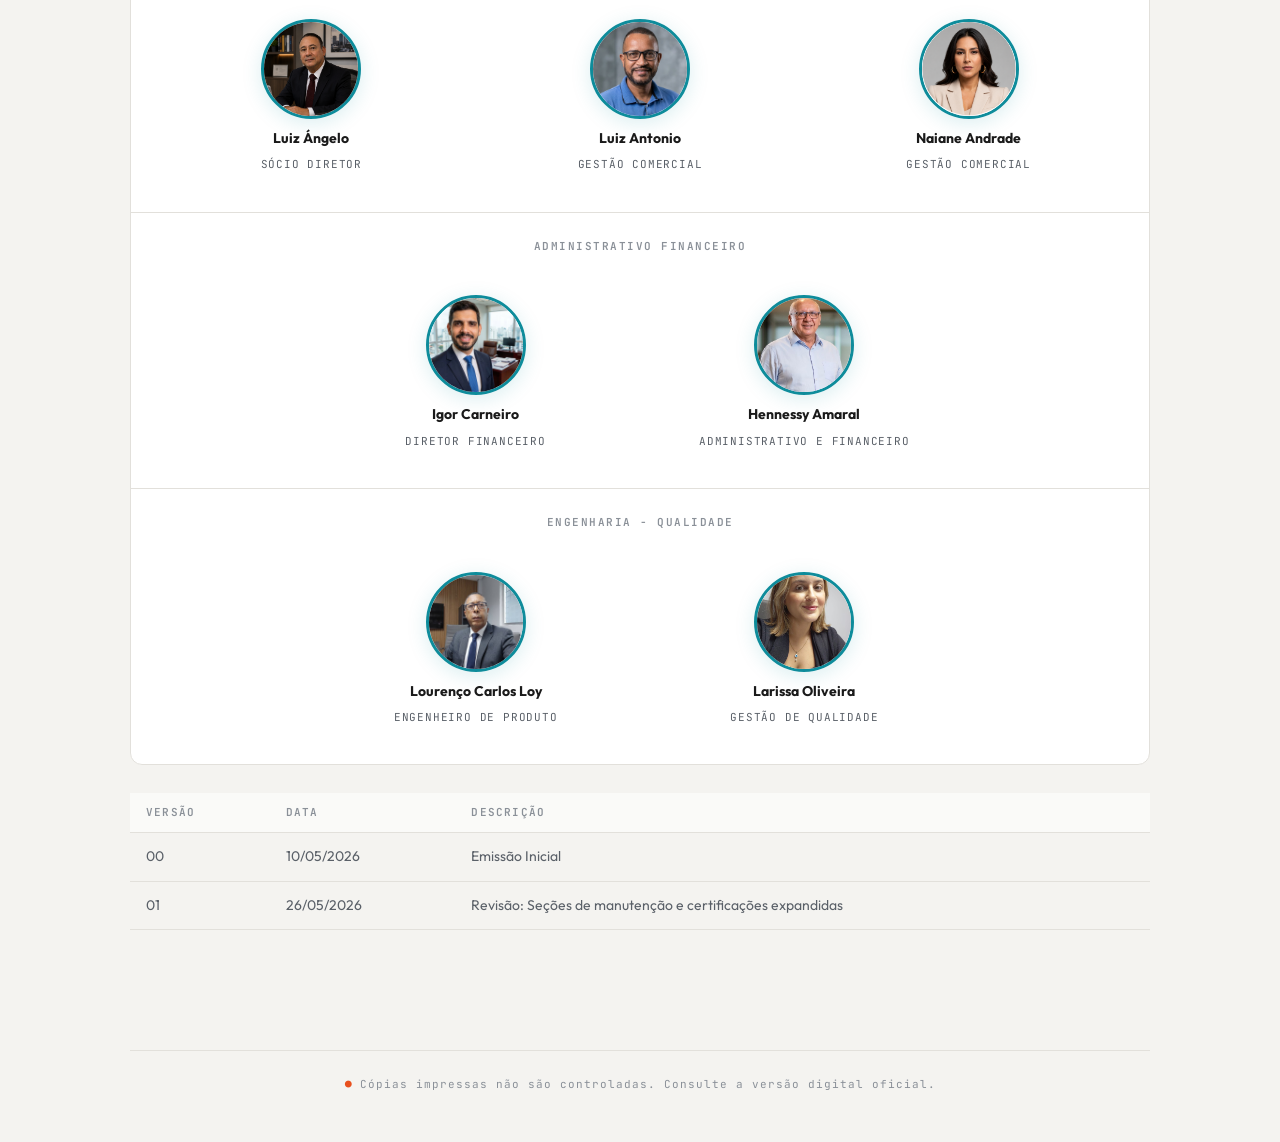
==== commit 317a141b: "king 02 Co-Authored-By: Claude Opus 4.7 <noreply@anthropic.com>" ====
--- a/index.html
+++ b/index.html
@@ -443,7 +443,7 @@
           <div class="approval-cell">
             <div class="approval-label">Comercial</div>
             <div class="profile-card">
-              <img src="img/cartao-lourenco.jpg" alt="Lucas" class="profile-avatar">
+              <img src="img/lucas.png" alt="Lucas" class="profile-avatar">
               <p class="profile-name">Lucas Carvalho</p>
               <p class="profile-role">Diretor Comercial</p>
             </div>
@@ -453,12 +453,12 @@
               <p class="profile-role">Coordenador Comercial</p>
             </div>
             <div class="profile-card">
-              <img src="img/cartao-lourenco.jpg" alt="Jose Luiz" class="profile-avatar">
+              <img src="img/joseluiz.png" alt="Jose Luiz" class="profile-avatar">
               <p class="profile-name">José Luiz</p>
               <p class="profile-role">Sócio Diretor</p>
             </div>
             <div class="profile-card">
-              <img src="img/cartao-lourenco.jpg" alt="Luiz Angelo" class="profile-avatar">
+              <img src="img/luizangelo.png" alt="Luiz Angelo" class="profile-avatar">
               <p class="profile-name">Luiz Ángelo</p>
               <p class="profile-role">Sócio Diretor</p>
             </div>
